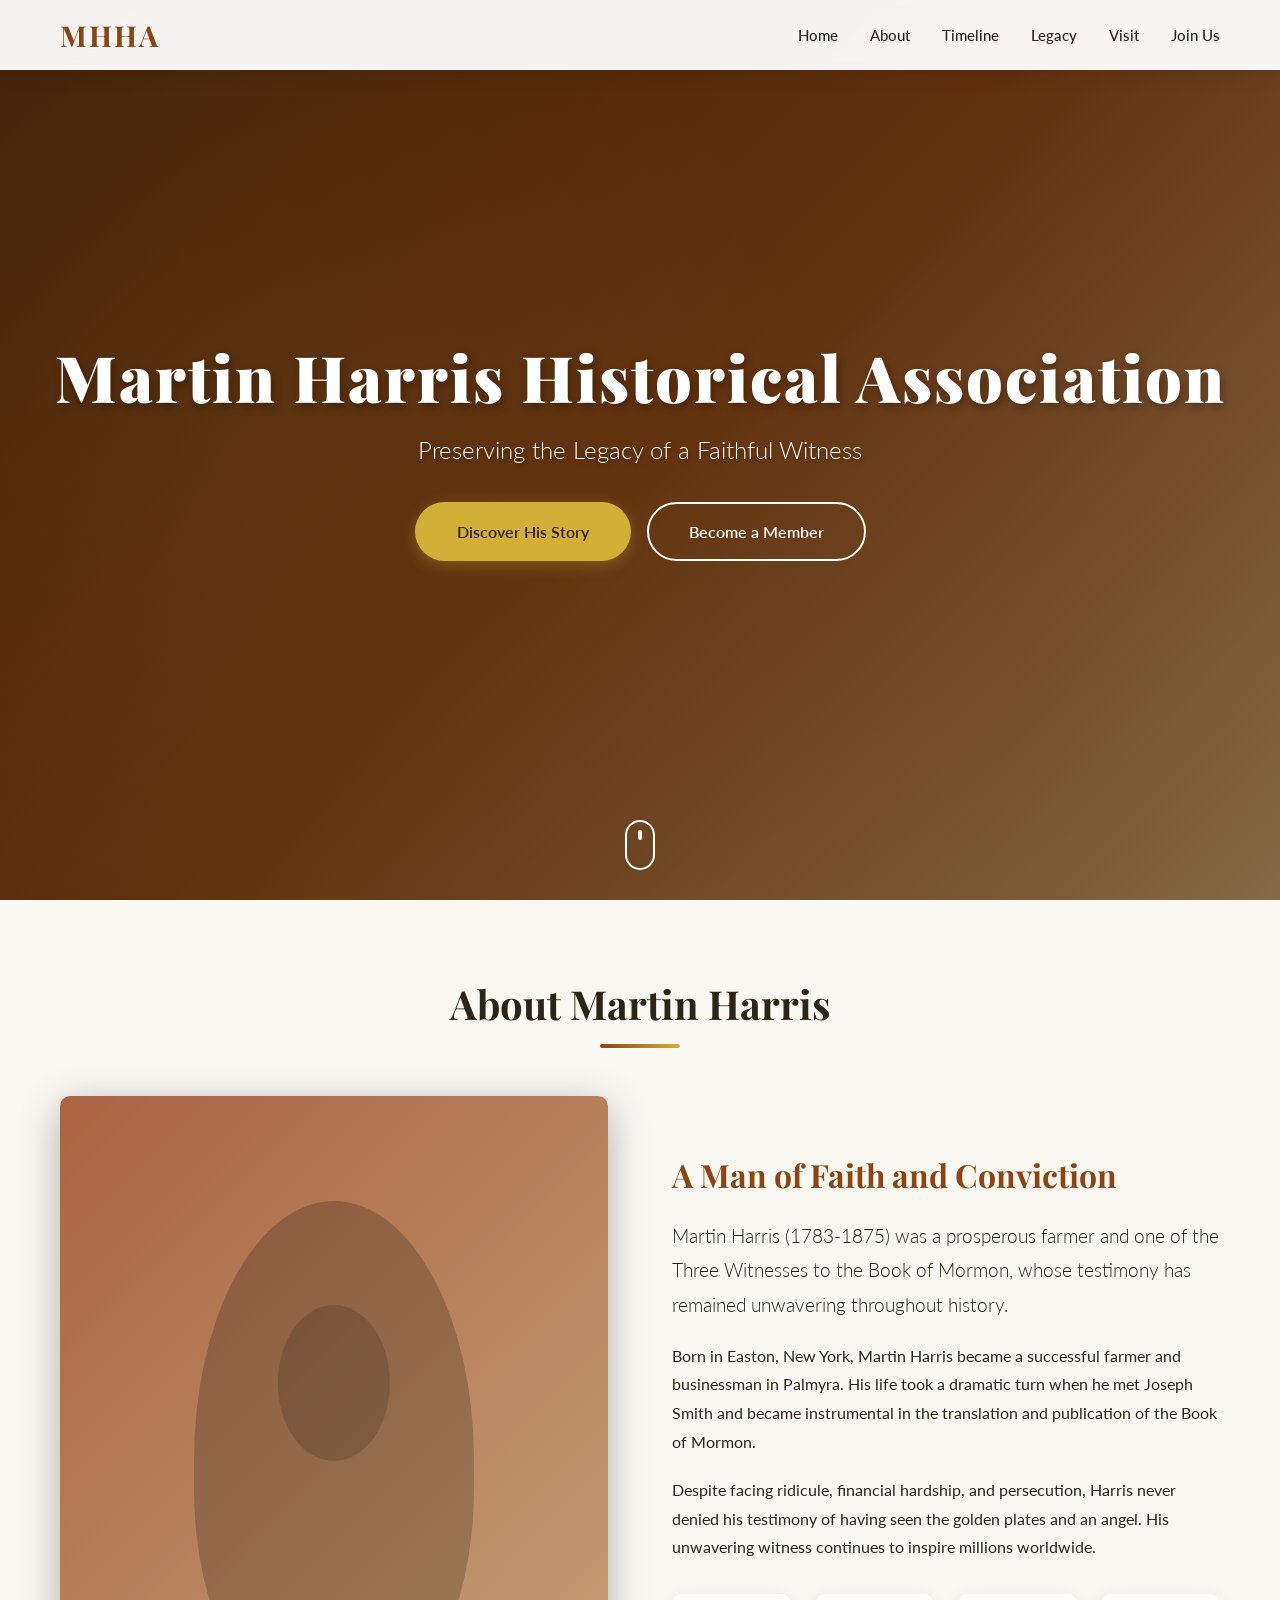
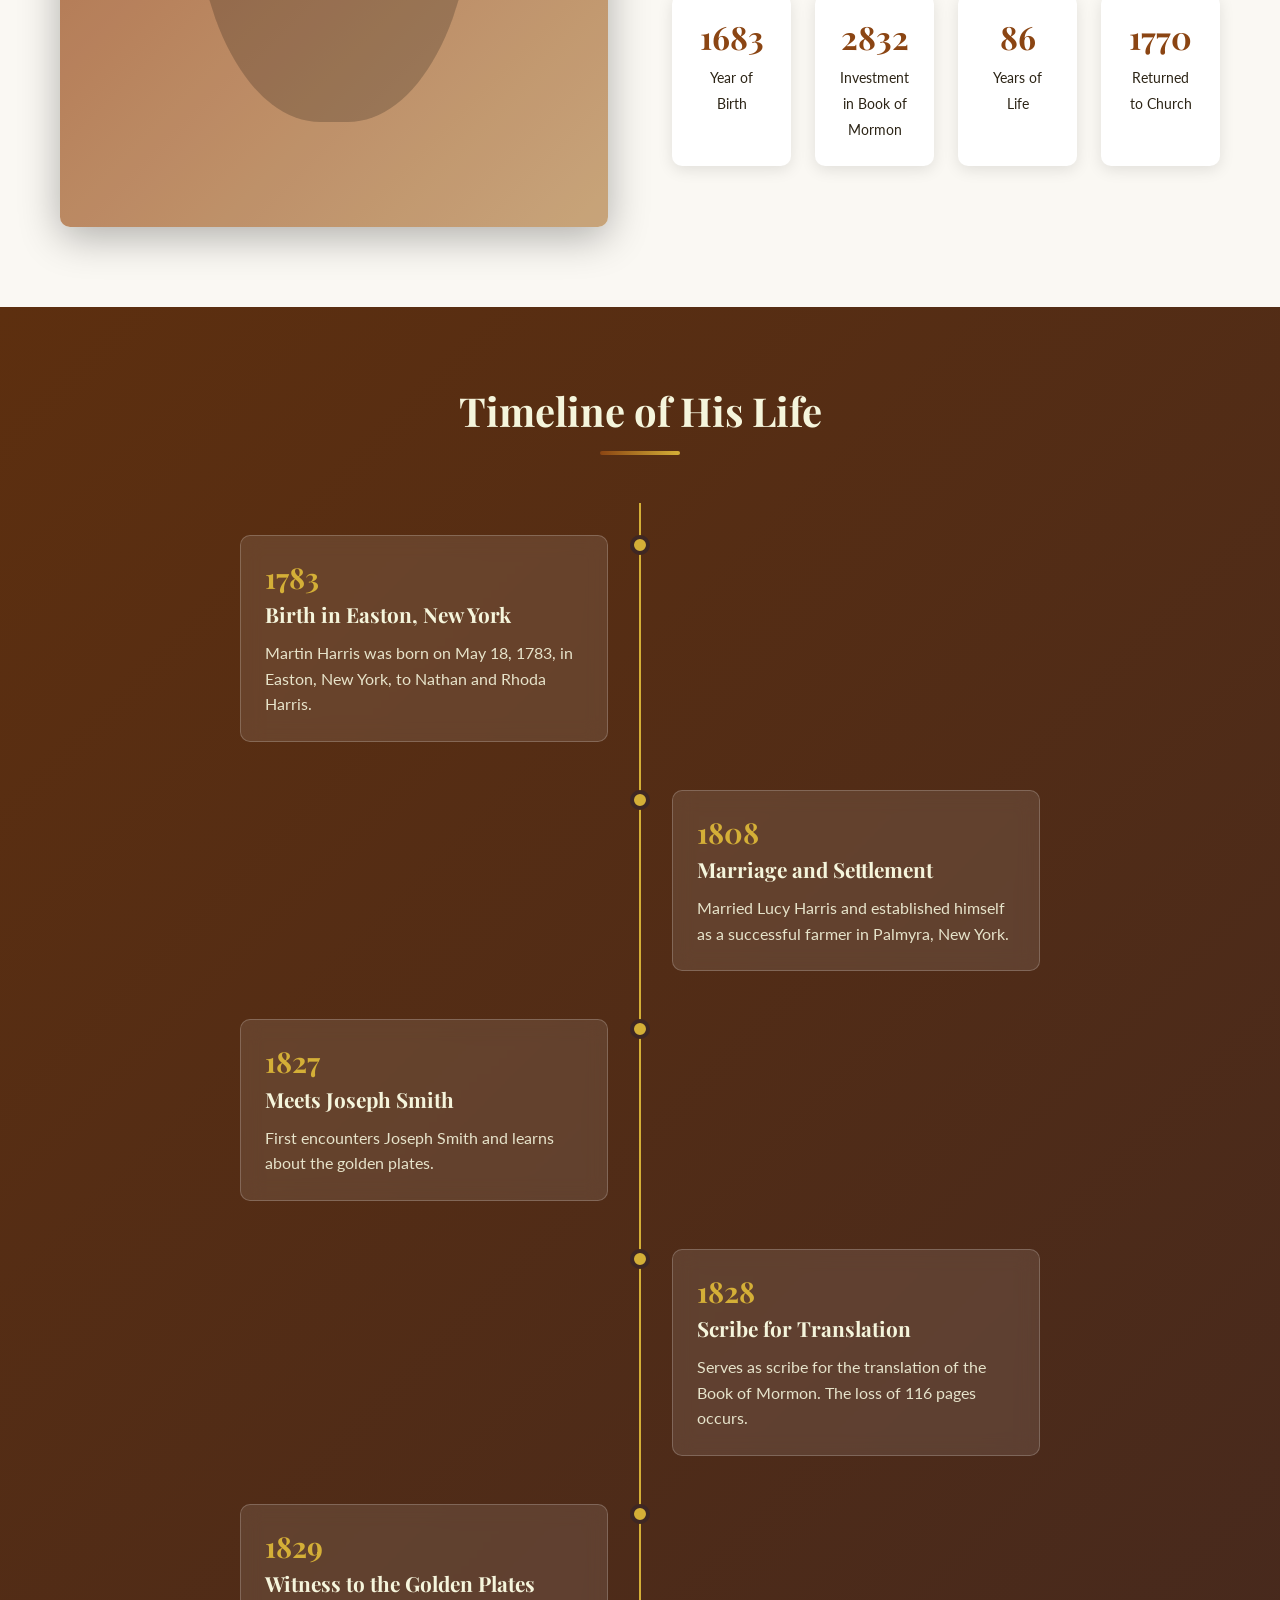
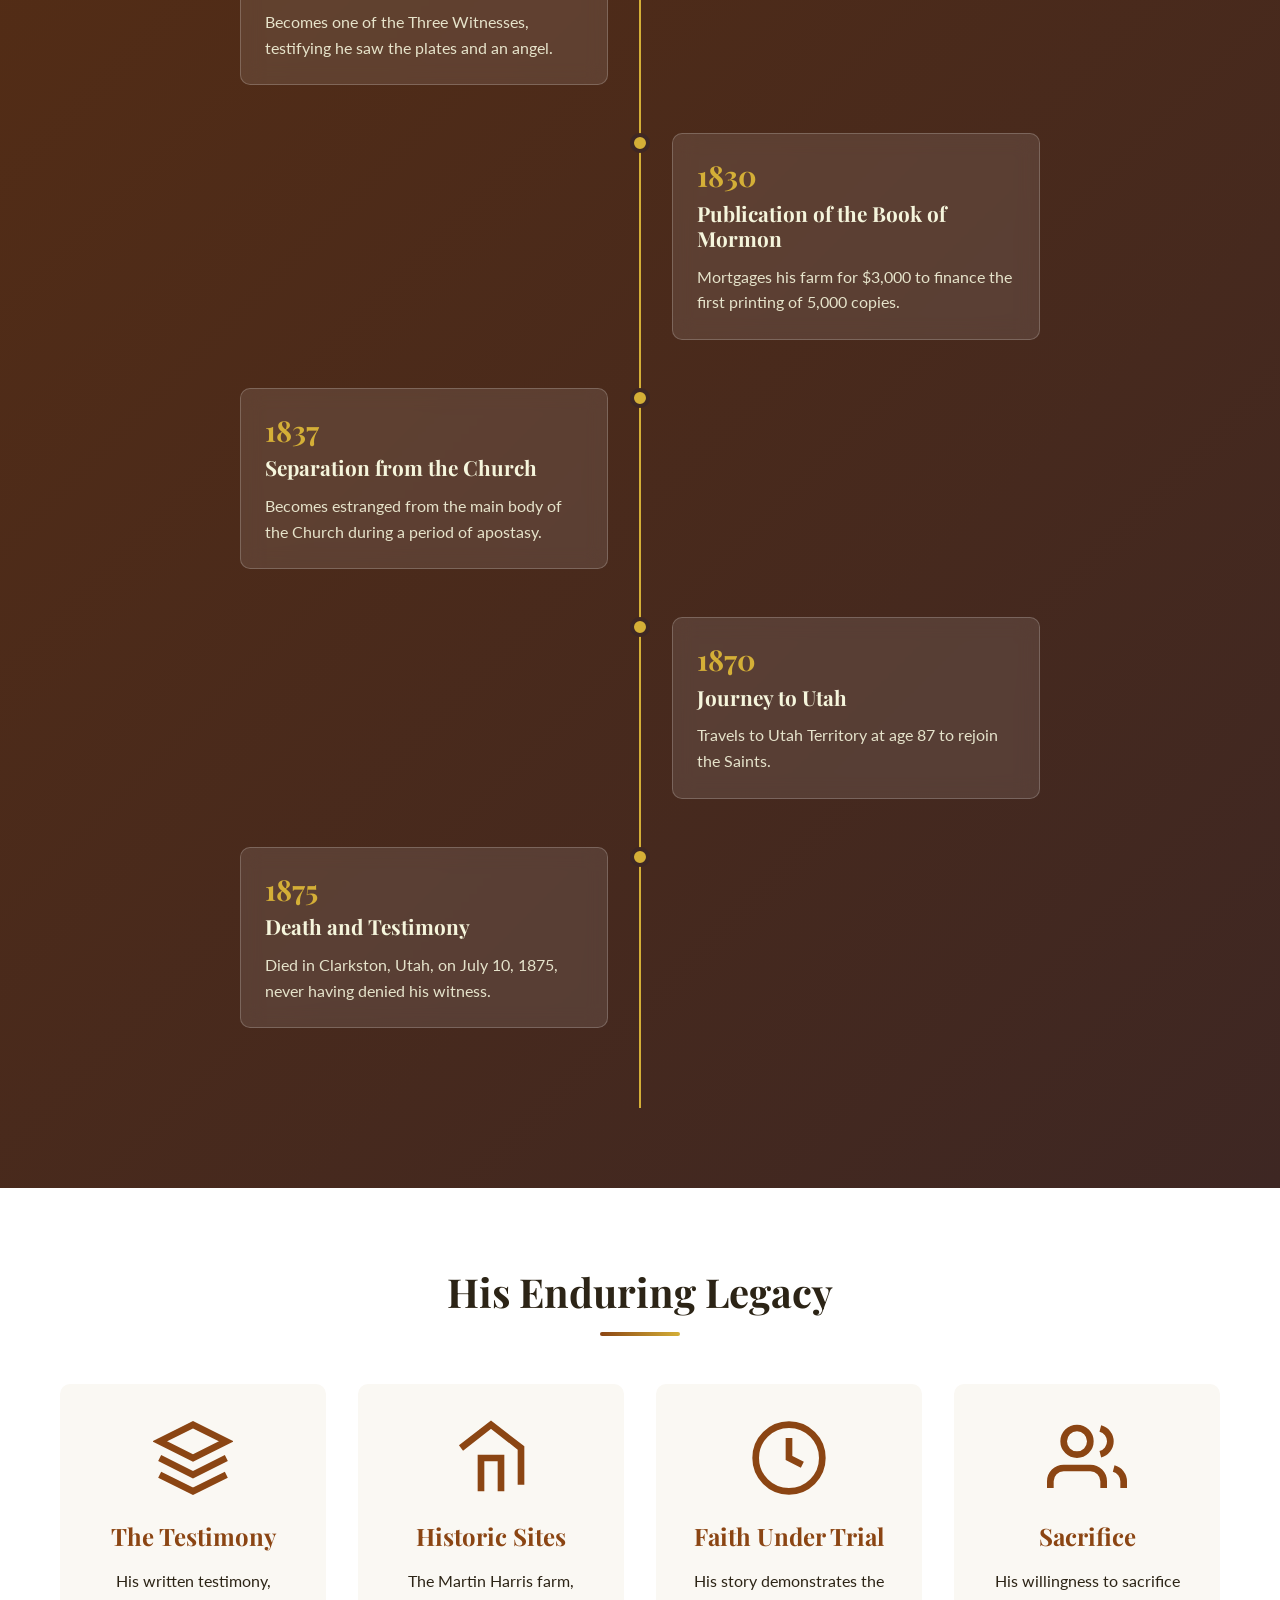
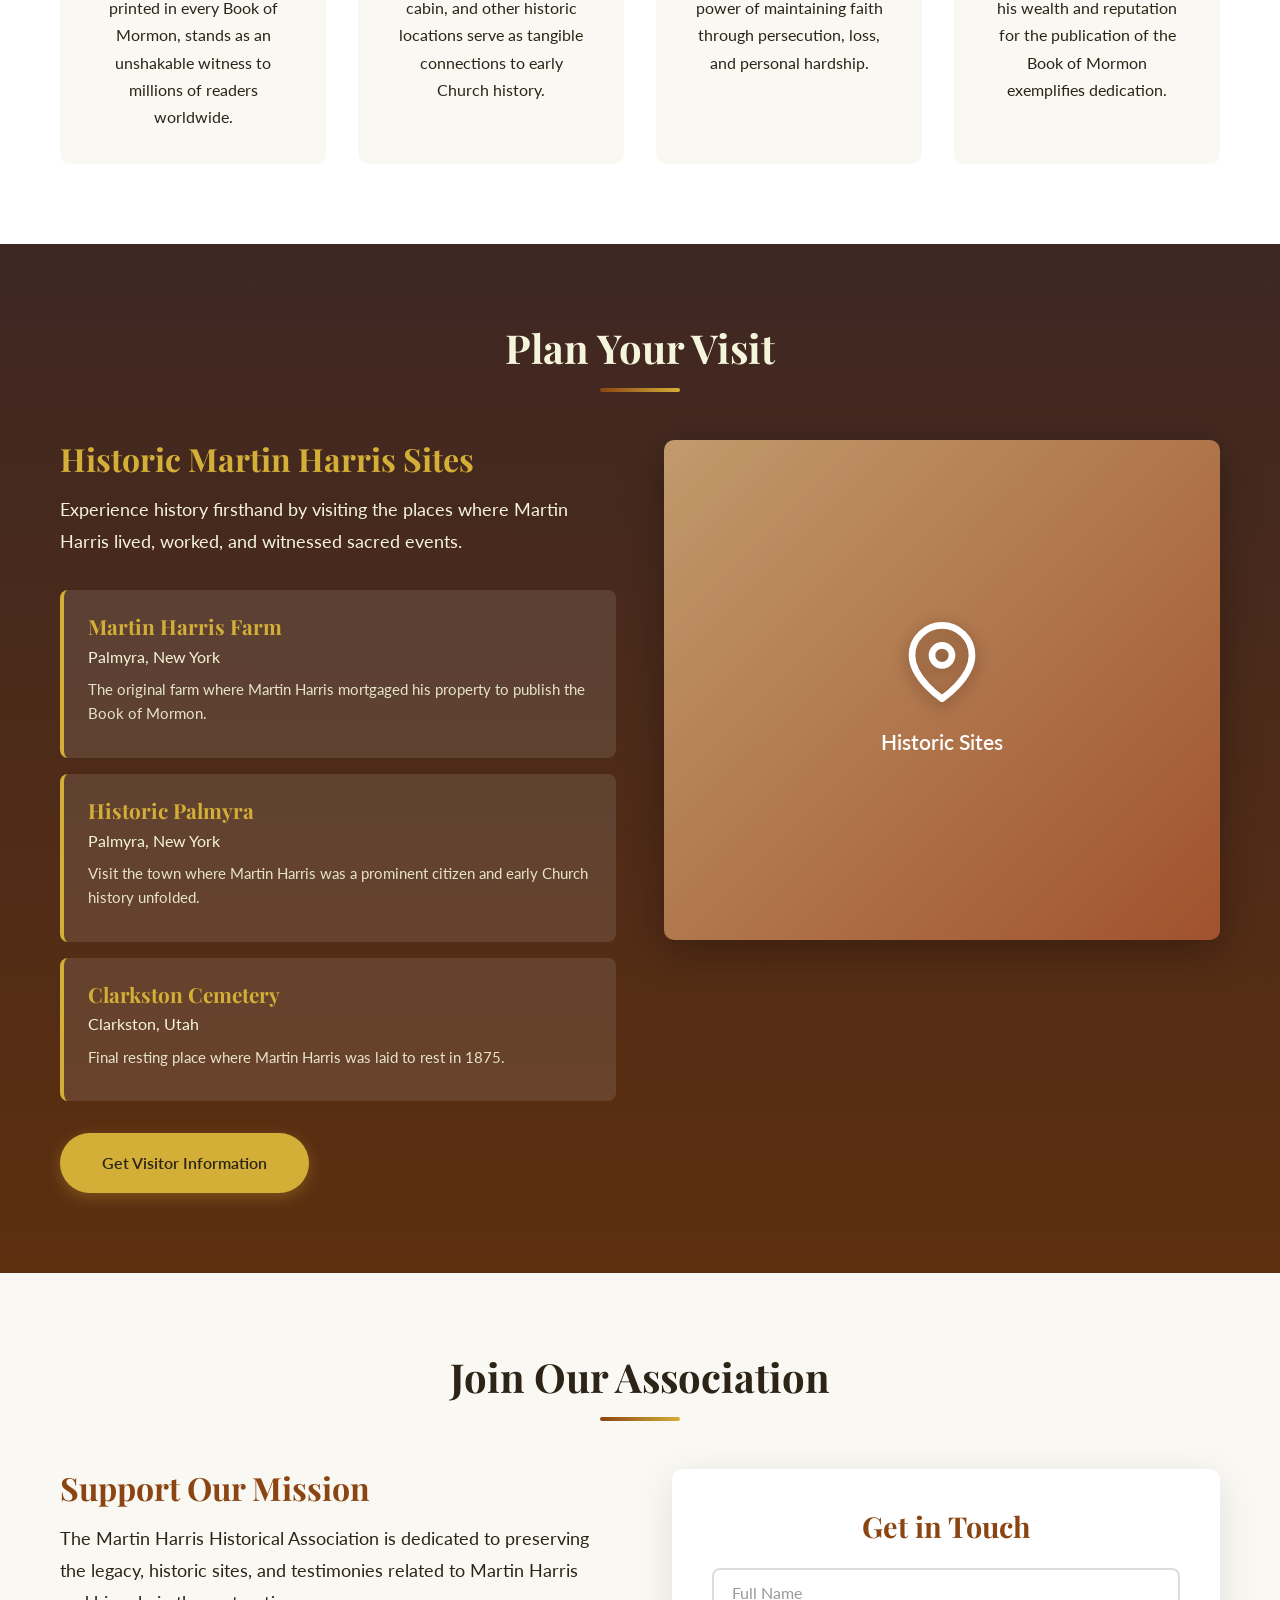
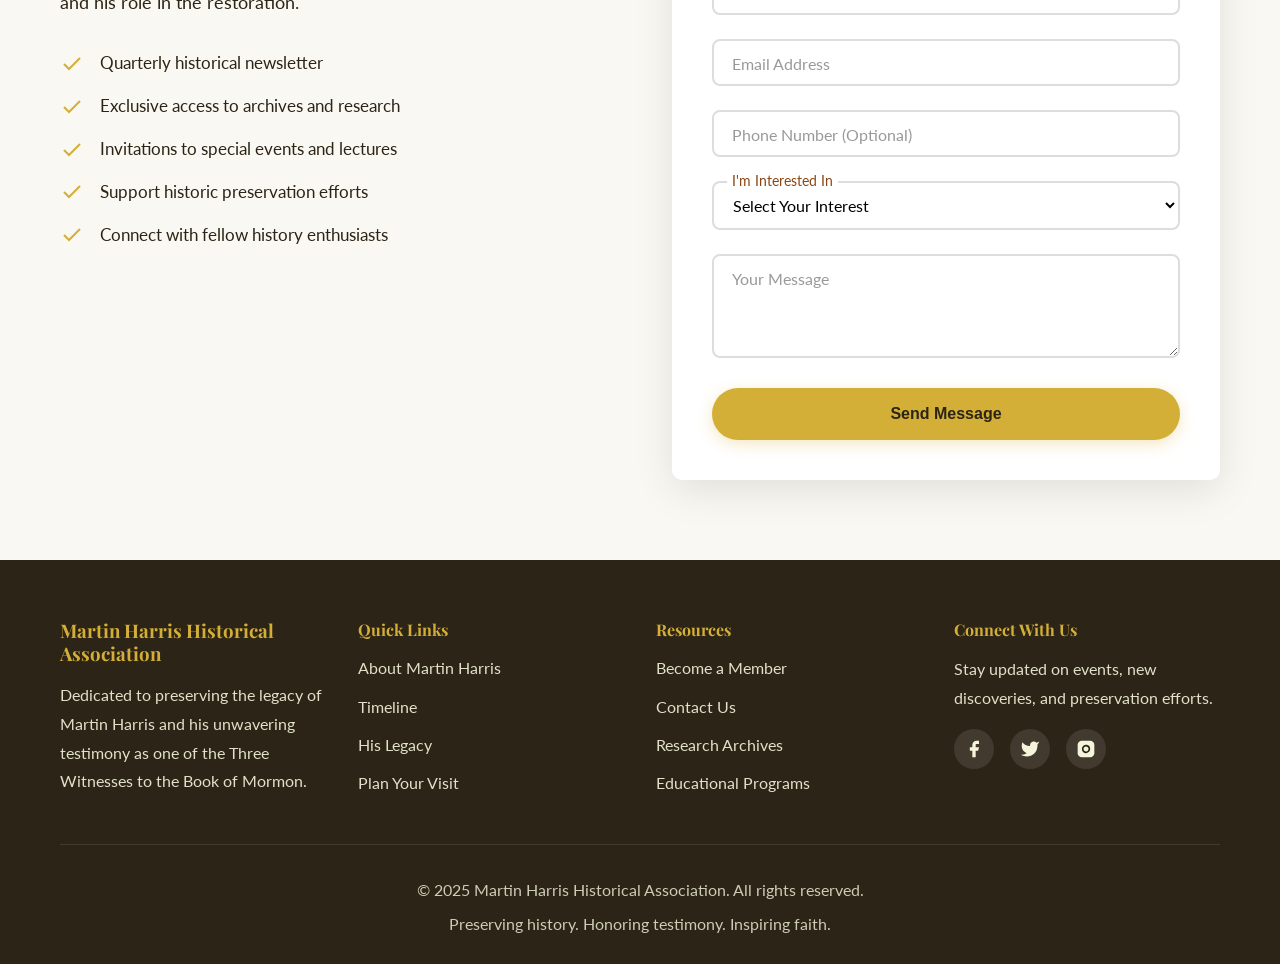
==== index.html @ 5a42f8a2 "Create impressive website for Martin Harris Historical Association Built a comprehensive, modern web" ====
<!DOCTYPE html>
<html lang="en">
<head>
    <meta charset="UTF-8">
    <meta name="viewport" content="width=device-width, initial-scale=1.0">
    <meta name="description" content="Martin Harris Historical Association - Preserving the legacy of Martin Harris, one of the Three Witnesses to the Book of Mormon">
    <title>Martin Harris Historical Association</title>
    <link rel="stylesheet" href="styles.css">
    <link rel="preconnect" href="https://fonts.googleapis.com">
    <link rel="preconnect" href="https://fonts.gstatic.com" crossorigin>
    <link href="https://fonts.googleapis.com/css2?family=Playfair+Display:wght@400;700;900&family=Lato:wght@300;400;700&display=swap" rel="stylesheet">
</head>
<body>
    <!-- Navigation -->
    <nav class="navbar" id="navbar">
        <div class="nav-container">
            <div class="nav-logo">
                <h2>MHHA</h2>
            </div>
            <ul class="nav-menu" id="nav-menu">
                <li><a href="#home" class="nav-link">Home</a></li>
                <li><a href="#about" class="nav-link">About</a></li>
                <li><a href="#timeline" class="nav-link">Timeline</a></li>
                <li><a href="#legacy" class="nav-link">Legacy</a></li>
                <li><a href="#visit" class="nav-link">Visit</a></li>
                <li><a href="#membership" class="nav-link">Join Us</a></li>
            </ul>
            <div class="hamburger" id="hamburger">
                <span></span>
                <span></span>
                <span></span>
            </div>
        </div>
    </nav>

    <!-- Hero Section -->
    <section id="home" class="hero">
        <div class="hero-overlay"></div>
        <div class="hero-content">
            <h1 class="hero-title fade-in">Martin Harris Historical Association</h1>
            <p class="hero-subtitle fade-in-delay">Preserving the Legacy of a Faithful Witness</p>
            <div class="hero-buttons fade-in-delay-2">
                <a href="#about" class="btn btn-primary">Discover His Story</a>
                <a href="#membership" class="btn btn-secondary">Become a Member</a>
            </div>
        </div>
        <div class="scroll-indicator">
            <div class="mouse">
                <div class="wheel"></div>
            </div>
        </div>
    </section>

    <!-- About Section -->
    <section id="about" class="about">
        <div class="container">
            <div class="section-header">
                <h2 class="section-title">About Martin Harris</h2>
                <div class="title-underline"></div>
            </div>
            <div class="about-grid">
                <div class="about-image-container">
                    <div class="about-image-placeholder">
                        <div class="image-frame">
                            <div class="portrait-silhouette"></div>
                        </div>
                    </div>
                </div>
                <div class="about-content">
                    <h3>A Man of Faith and Conviction</h3>
                    <p class="lead">Martin Harris (1783-1875) was a prosperous farmer and one of the Three Witnesses to the Book of Mormon, whose testimony has remained unwavering throughout history.</p>
                    <p>Born in Easton, New York, Martin Harris became a successful farmer and businessman in Palmyra. His life took a dramatic turn when he met Joseph Smith and became instrumental in the translation and publication of the Book of Mormon.</p>
                    <p>Despite facing ridicule, financial hardship, and persecution, Harris never denied his testimony of having seen the golden plates and an angel. His unwavering witness continues to inspire millions worldwide.</p>
                    <div class="stats-grid">
                        <div class="stat-item">
                            <h4>1783</h4>
                            <p>Year of Birth</p>
                        </div>
                        <div class="stat-item">
                            <h4>$3,000</h4>
                            <p>Investment in Book of Mormon</p>
                        </div>
                        <div class="stat-item">
                            <h4>92</h4>
                            <p>Years of Life</p>
                        </div>
                        <div class="stat-item">
                            <h4>1875</h4>
                            <p>Returned to Church</p>
                        </div>
                    </div>
                </div>
            </div>
        </div>
    </section>

    <!-- Timeline Section -->
    <section id="timeline" class="timeline-section">
        <div class="container">
            <div class="section-header">
                <h2 class="section-title light">Timeline of His Life</h2>
                <div class="title-underline"></div>
            </div>
            <div class="timeline">
                <div class="timeline-item">
                    <div class="timeline-marker"></div>
                    <div class="timeline-content">
                        <h3>1783</h3>
                        <h4>Birth in Easton, New York</h4>
                        <p>Martin Harris was born on May 18, 1783, in Easton, New York, to Nathan and Rhoda Harris.</p>
                    </div>
                </div>
                <div class="timeline-item">
                    <div class="timeline-marker"></div>
                    <div class="timeline-content">
                        <h3>1808</h3>
                        <h4>Marriage and Settlement</h4>
                        <p>Married Lucy Harris and established himself as a successful farmer in Palmyra, New York.</p>
                    </div>
                </div>
                <div class="timeline-item">
                    <div class="timeline-marker"></div>
                    <div class="timeline-content">
                        <h3>1827</h3>
                        <h4>Meets Joseph Smith</h4>
                        <p>First encounters Joseph Smith and learns about the golden plates.</p>
                    </div>
                </div>
                <div class="timeline-item">
                    <div class="timeline-marker"></div>
                    <div class="timeline-content">
                        <h3>1828</h3>
                        <h4>Scribe for Translation</h4>
                        <p>Serves as scribe for the translation of the Book of Mormon. The loss of 116 pages occurs.</p>
                    </div>
                </div>
                <div class="timeline-item">
                    <div class="timeline-marker"></div>
                    <div class="timeline-content">
                        <h3>1829</h3>
                        <h4>Witness to the Golden Plates</h4>
                        <p>Becomes one of the Three Witnesses, testifying he saw the plates and an angel.</p>
                    </div>
                </div>
                <div class="timeline-item">
                    <div class="timeline-marker"></div>
                    <div class="timeline-content">
                        <h3>1830</h3>
                        <h4>Publication of the Book of Mormon</h4>
                        <p>Mortgages his farm for $3,000 to finance the first printing of 5,000 copies.</p>
                    </div>
                </div>
                <div class="timeline-item">
                    <div class="timeline-marker"></div>
                    <div class="timeline-content">
                        <h3>1837</h3>
                        <h4>Separation from the Church</h4>
                        <p>Becomes estranged from the main body of the Church during a period of apostasy.</p>
                    </div>
                </div>
                <div class="timeline-item">
                    <div class="timeline-marker"></div>
                    <div class="timeline-content">
                        <h3>1870</h3>
                        <h4>Journey to Utah</h4>
                        <p>Travels to Utah Territory at age 87 to rejoin the Saints.</p>
                    </div>
                </div>
                <div class="timeline-item">
                    <div class="timeline-marker"></div>
                    <div class="timeline-content">
                        <h3>1875</h3>
                        <h4>Death and Testimony</h4>
                        <p>Died in Clarkston, Utah, on July 10, 1875, never having denied his witness.</p>
                    </div>
                </div>
            </div>
        </div>
    </section>

    <!-- Legacy Section -->
    <section id="legacy" class="legacy">
        <div class="container">
            <div class="section-header">
                <h2 class="section-title">His Enduring Legacy</h2>
                <div class="title-underline"></div>
            </div>
            <div class="legacy-grid">
                <div class="legacy-card">
                    <div class="legacy-icon">
                        <svg viewBox="0 0 24 24" fill="none" stroke="currentColor" stroke-width="2">
                            <path d="M12 2L2 7l10 5 10-5-10-5z"/>
                            <path d="M2 17l10 5 10-5"/>
                            <path d="M2 12l10 5 10-5"/>
                        </svg>
                    </div>
                    <h3>The Testimony</h3>
                    <p>His written testimony, printed in every Book of Mormon, stands as an unshakable witness to millions of readers worldwide.</p>
                </div>
                <div class="legacy-card">
                    <div class="legacy-icon">
                        <svg viewBox="0 0 24 24" fill="none" stroke="currentColor" stroke-width="2">
                            <path d="M3 9l9-7 9 7v11a2 2 0 0-1-2 2H5a2 2 0 0-1-2-2z"/>
                            <polyline points="9 22 9 12 15 12 15 22"/>
                        </svg>
                    </div>
                    <h3>Historic Sites</h3>
                    <p>The Martin Harris farm, cabin, and other historic locations serve as tangible connections to early Church history.</p>
                </div>
                <div class="legacy-card">
                    <div class="legacy-icon">
                        <svg viewBox="0 0 24 24" fill="none" stroke="currentColor" stroke-width="2">
                            <circle cx="12" cy="12" r="10"/>
                            <polyline points="12 6 12 12 16 14"/>
                        </svg>
                    </div>
                    <h3>Faith Under Trial</h3>
                    <p>His story demonstrates the power of maintaining faith through persecution, loss, and personal hardship.</p>
                </div>
                <div class="legacy-card">
                    <div class="legacy-icon">
                        <svg viewBox="0 0 24 24" fill="none" stroke="currentColor" stroke-width="2">
                            <path d="M17 21v-2a4 4 0 00-4-4H5a4 4 0 00-4 4v2"/>
                            <circle cx="9" cy="7" r="4"/>
                            <path d="M23 21v-2a4 4 0 00-3-3.87"/>
                            <path d="M16 3.13a4 4 0 010 7.75"/>
                        </svg>
                    </div>
                    <h3>Sacrifice</h3>
                    <p>His willingness to sacrifice his wealth and reputation for the publication of the Book of Mormon exemplifies dedication.</p>
                </div>
            </div>
        </div>
    </section>

    <!-- Visit Section -->
    <section id="visit" class="visit">
        <div class="container">
            <div class="section-header">
                <h2 class="section-title light">Plan Your Visit</h2>
                <div class="title-underline"></div>
            </div>
            <div class="visit-grid">
                <div class="visit-info">
                    <h3>Historic Martin Harris Sites</h3>
                    <p>Experience history firsthand by visiting the places where Martin Harris lived, worked, and witnessed sacred events.</p>
                    <div class="visit-details">
                        <div class="detail-item">
                            <h4>Martin Harris Farm</h4>
                            <p>Palmyra, New York</p>
                            <p class="detail-description">The original farm where Martin Harris mortgaged his property to publish the Book of Mormon.</p>
                        </div>
                        <div class="detail-item">
                            <h4>Historic Palmyra</h4>
                            <p>Palmyra, New York</p>
                            <p class="detail-description">Visit the town where Martin Harris was a prominent citizen and early Church history unfolded.</p>
                        </div>
                        <div class="detail-item">
                            <h4>Clarkston Cemetery</h4>
                            <p>Clarkston, Utah</p>
                            <p class="detail-description">Final resting place where Martin Harris was laid to rest in 1875.</p>
                        </div>
                    </div>
                    <a href="#membership" class="btn btn-primary">Get Visitor Information</a>
                </div>
                <div class="visit-map">
                    <div class="map-placeholder">
                        <div class="map-overlay">
                            <svg viewBox="0 0 24 24" fill="none" stroke="currentColor" stroke-width="2">
                                <path d="M21 10c0 7-9 13-9 13s-9-6-9-13a9 9 0 0118 0z"/>
                                <circle cx="12" cy="10" r="3"/>
                            </svg>
                            <p>Historic Sites</p>
                        </div>
                    </div>
                </div>
            </div>
        </div>
    </section>

    <!-- Membership Section -->
    <section id="membership" class="membership">
        <div class="container">
            <div class="section-header">
                <h2 class="section-title">Join Our Association</h2>
                <div class="title-underline"></div>
            </div>
            <div class="membership-content">
                <div class="membership-info">
                    <h3>Support Our Mission</h3>
                    <p>The Martin Harris Historical Association is dedicated to preserving the legacy, historic sites, and testimonies related to Martin Harris and his role in the restoration.</p>
                    <ul class="benefits-list">
                        <li>
                            <svg viewBox="0 0 24 24" fill="none" stroke="currentColor" stroke-width="2">
                                <polyline points="20 6 9 17 4 12"/>
                            </svg>
                            Quarterly historical newsletter
                        </li>
                        <li>
                            <svg viewBox="0 0 24 24" fill="none" stroke="currentColor" stroke-width="2">
                                <polyline points="20 6 9 17 4 12"/>
                            </svg>
                            Exclusive access to archives and research
                        </li>
                        <li>
                            <svg viewBox="0 0 24 24" fill="none" stroke="currentColor" stroke-width="2">
                                <polyline points="20 6 9 17 4 12"/>
                            </svg>
                            Invitations to special events and lectures
                        </li>
                        <li>
                            <svg viewBox="0 0 24 24" fill="none" stroke="currentColor" stroke-width="2">
                                <polyline points="20 6 9 17 4 12"/>
                            </svg>
                            Support historic preservation efforts
                        </li>
                        <li>
                            <svg viewBox="0 0 24 24" fill="none" stroke="currentColor" stroke-width="2">
                                <polyline points="20 6 9 17 4 12"/>
                            </svg>
                            Connect with fellow history enthusiasts
                        </li>
                    </ul>
                </div>
                <div class="membership-form">
                    <form id="contact-form">
                        <h3>Get in Touch</h3>
                        <div class="form-group">
                            <input type="text" id="name" name="name" required placeholder=" ">
                            <label for="name">Full Name</label>
                        </div>
                        <div class="form-group">
                            <input type="email" id="email" name="email" required placeholder=" ">
                            <label for="email">Email Address</label>
                        </div>
                        <div class="form-group">
                            <input type="tel" id="phone" name="phone" placeholder=" ">
                            <label for="phone">Phone Number (Optional)</label>
                        </div>
                        <div class="form-group">
                            <select id="interest" name="interest" required>
                                <option value="">Select Your Interest</option>
                                <option value="membership">Membership Information</option>
                                <option value="visiting">Planning a Visit</option>
                                <option value="research">Research Inquiry</option>
                                <option value="volunteer">Volunteer Opportunities</option>
                                <option value="donation">Make a Donation</option>
                                <option value="other">Other</option>
                            </select>
                            <label for="interest">I'm Interested In</label>
                        </div>
                        <div class="form-group">
                            <textarea id="message" name="message" rows="4" placeholder=" "></textarea>
                            <label for="message">Your Message</label>
                        </div>
                        <button type="submit" class="btn btn-primary btn-full">Send Message</button>
                    </form>
                </div>
            </div>
        </div>
    </section>

    <!-- Footer -->
    <footer class="footer">
        <div class="container">
            <div class="footer-grid">
                <div class="footer-section">
                    <h3>Martin Harris Historical Association</h3>
                    <p>Dedicated to preserving the legacy of Martin Harris and his unwavering testimony as one of the Three Witnesses to the Book of Mormon.</p>
                </div>
                <div class="footer-section">
                    <h4>Quick Links</h4>
                    <ul>
                        <li><a href="#about">About Martin Harris</a></li>
                        <li><a href="#timeline">Timeline</a></li>
                        <li><a href="#legacy">His Legacy</a></li>
                        <li><a href="#visit">Plan Your Visit</a></li>
                    </ul>
                </div>
                <div class="footer-section">
                    <h4>Resources</h4>
                    <ul>
                        <li><a href="#membership">Become a Member</a></li>
                        <li><a href="#membership">Contact Us</a></li>
                        <li><a href="#">Research Archives</a></li>
                        <li><a href="#">Educational Programs</a></li>
                    </ul>
                </div>
                <div class="footer-section">
                    <h4>Connect With Us</h4>
                    <p>Stay updated on events, new discoveries, and preservation efforts.</p>
                    <div class="social-links">
                        <a href="#" aria-label="Facebook">
                            <svg viewBox="0 0 24 24" fill="currentColor">
                                <path d="M18 2h-3a5 5 0 00-5 5v3H7v4h3v8h4v-8h3l1-4h-4V7a1 1 0 011-1h3z"/>
                            </svg>
                        </a>
                        <a href="#" aria-label="Twitter">
                            <svg viewBox="0 0 24 24" fill="currentColor">
                                <path d="M23 3a10.9 10.9 0 01-3.14 1.53 4.48 4.48 0 00-7.86 3v1A10.66 10.66 0 013 4s-4 9 5 13a11.64 11.64 0 01-7 2c9 5 20 0 20-11.5a4.5 4.5 0 00-.08-.83A7.72 7.72 0 0023 3z"/>
                            </svg>
                        </a>
                        <a href="#" aria-label="Instagram">
                            <svg viewBox="0 0 24 24" fill="currentColor">
                                <rect x="2" y="2" width="20" height="20" rx="5" ry="5"/>
                                <path d="M16 11.37A4 4 0 1112.63 8 4 4 0 0116 11.37z" fill="none" stroke="#2C2416" stroke-width="2"/>
                                <circle cx="17.5" cy="6.5" r="1.5"/>
                            </svg>
                        </a>
                    </div>
                </div>
            </div>
            <div class="footer-bottom">
                <p>&copy; 2025 Martin Harris Historical Association. All rights reserved.</p>
                <p>Preserving history. Honoring testimony. Inspiring faith.</p>
            </div>
        </div>
    </footer>

    <script src="script.js"></script>
</body>
</html>
---- styles.css ----
/* ===================================
   Reset and Base Styles
   =================================== */

* {
    margin: 0;
    padding: 0;
    box-sizing: border-box;
}

:root {
    --primary-color: #8B4513;
    --primary-dark: #5D2F0F;
    --primary-light: #A0522D;
    --secondary-color: #D4AF37;
    --accent-color: #C19A6B;
    --text-dark: #2C2416;
    --text-light: #F5F5DC;
    --background-light: #FAF8F3;
    --background-dark: #3E2723;
    --white: #FFFFFF;
    --shadow: rgba(0, 0, 0, 0.1);
    --shadow-dark: rgba(0, 0, 0, 0.3);

    --font-heading: 'Playfair Display', serif;
    --font-body: 'Lato', sans-serif;

    --transition-fast: 0.3s ease;
    --transition-medium: 0.5s ease;
    --transition-slow: 0.8s ease;
}

html {
    scroll-behavior: smooth;
    font-size: 16px;
}

body {
    font-family: var(--font-body);
    line-height: 1.6;
    color: var(--text-dark);
    background-color: var(--white);
    overflow-x: hidden;
}

.container {
    max-width: 1200px;
    margin: 0 auto;
    padding: 0 20px;
}

section {
    padding: 80px 0;
}

/* ===================================
   Typography
   =================================== */

h1, h2, h3, h4, h5, h6 {
    font-family: var(--font-heading);
    font-weight: 700;
    line-height: 1.2;
    margin-bottom: 1rem;
}

.section-title {
    font-size: 2.5rem;
    text-align: center;
    margin-bottom: 1rem;
    color: var(--text-dark);
    position: relative;
}

.section-title.light {
    color: var(--text-light);
}

.title-underline {
    width: 80px;
    height: 4px;
    background: linear-gradient(to right, var(--primary-color), var(--secondary-color));
    margin: 0 auto 3rem;
    border-radius: 2px;
}

.lead {
    font-size: 1.2rem;
    font-weight: 300;
    margin-bottom: 1.5rem;
    color: var(--primary-dark);
}

/* ===================================
   Navigation
   =================================== */

.navbar {
    position: fixed;
    top: 0;
    width: 100%;
    background-color: rgba(255, 255, 255, 0.95);
    box-shadow: 0 2px 20px var(--shadow);
    z-index: 1000;
    transition: all var(--transition-fast);
    backdrop-filter: blur(10px);
}

.navbar.scrolled {
    background-color: rgba(255, 255, 255, 0.98);
    box-shadow: 0 4px 30px var(--shadow-dark);
}

.nav-container {
    max-width: 1200px;
    margin: 0 auto;
    padding: 0 20px;
    display: flex;
    justify-content: space-between;
    align-items: center;
    height: 70px;
}

.nav-logo h2 {
    font-family: var(--font-heading);
    font-size: 1.8rem;
    color: var(--primary-color);
    margin: 0;
    letter-spacing: 2px;
}

.nav-menu {
    display: flex;
    list-style: none;
    gap: 2rem;
}

.nav-link {
    text-decoration: none;
    color: var(--text-dark);
    font-weight: 500;
    font-size: 0.95rem;
    transition: color var(--transition-fast);
    position: relative;
    padding: 5px 0;
}

.nav-link::after {
    content: '';
    position: absolute;
    bottom: 0;
    left: 0;
    width: 0;
    height: 2px;
    background: var(--primary-color);
    transition: width var(--transition-fast);
}

.nav-link:hover {
    color: var(--primary-color);
}

.nav-link:hover::after {
    width: 100%;
}

.hamburger {
    display: none;
    flex-direction: column;
    cursor: pointer;
    gap: 4px;
}

.hamburger span {
    width: 25px;
    height: 3px;
    background-color: var(--primary-color);
    transition: all var(--transition-fast);
    border-radius: 2px;
}

/* ===================================
   Hero Section
   =================================== */

.hero {
    height: 100vh;
    background: linear-gradient(135deg, var(--primary-dark) 0%, var(--primary-color) 50%, var(--accent-color) 100%);
    position: relative;
    display: flex;
    align-items: center;
    justify-content: center;
    overflow: hidden;
}

.hero::before {
    content: '';
    position: absolute;
    top: 0;
    left: 0;
    right: 0;
    bottom: 0;
    background-image:
        radial-gradient(circle at 20% 50%, rgba(212, 175, 55, 0.1) 0%, transparent 50%),
        radial-gradient(circle at 80% 80%, rgba(139, 69, 19, 0.1) 0%, transparent 50%);
    animation: heroPattern 20s ease-in-out infinite;
}

@keyframes heroPattern {
    0%, 100% { opacity: 1; transform: scale(1); }
    50% { opacity: 0.8; transform: scale(1.05); }
}

.hero-overlay {
    position: absolute;
    top: 0;
    left: 0;
    right: 0;
    bottom: 0;
    background: rgba(0, 0, 0, 0.3);
}

.hero-content {
    position: relative;
    z-index: 2;
    text-align: center;
    color: var(--white);
    padding: 0 20px;
}

.hero-title {
    font-size: 4rem;
    font-weight: 900;
    margin-bottom: 1rem;
    text-shadow: 2px 4px 8px rgba(0, 0, 0, 0.3);
    letter-spacing: 2px;
}

.hero-subtitle {
    font-size: 1.5rem;
    font-weight: 300;
    margin-bottom: 2rem;
    text-shadow: 1px 2px 4px rgba(0, 0, 0, 0.3);
}

.hero-buttons {
    display: flex;
    gap: 1rem;
    justify-content: center;
    flex-wrap: wrap;
}

/* Animations */
.fade-in {
    animation: fadeInUp 1s ease-out;
}

.fade-in-delay {
    animation: fadeInUp 1s ease-out 0.3s backwards;
}

.fade-in-delay-2 {
    animation: fadeInUp 1s ease-out 0.6s backwards;
}

@keyframes fadeInUp {
    from {
        opacity: 0;
        transform: translateY(30px);
    }
    to {
        opacity: 1;
        transform: translateY(0);
    }
}

/* Scroll Indicator */
.scroll-indicator {
    position: absolute;
    bottom: 30px;
    left: 50%;
    transform: translateX(-50%);
    z-index: 2;
}

.mouse {
    width: 30px;
    height: 50px;
    border: 2px solid var(--white);
    border-radius: 15px;
    display: flex;
    justify-content: center;
    padding-top: 8px;
}

.wheel {
    width: 4px;
    height: 10px;
    background-color: var(--white);
    border-radius: 2px;
    animation: scroll 2s infinite;
}

@keyframes scroll {
    0% { opacity: 1; transform: translateY(0); }
    100% { opacity: 0; transform: translateY(20px); }
}

/* ===================================
   Buttons
   =================================== */

.btn {
    display: inline-block;
    padding: 15px 40px;
    font-size: 1rem;
    font-weight: 600;
    text-decoration: none;
    border-radius: 50px;
    transition: all var(--transition-fast);
    cursor: pointer;
    border: 2px solid transparent;
    text-align: center;
}

.btn-primary {
    background-color: var(--secondary-color);
    color: var(--text-dark);
    box-shadow: 0 4px 15px rgba(212, 175, 55, 0.3);
}

.btn-primary:hover {
    background-color: var(--white);
    color: var(--primary-color);
    transform: translateY(-2px);
    box-shadow: 0 6px 20px rgba(212, 175, 55, 0.4);
}

.btn-secondary {
    background-color: transparent;
    color: var(--white);
    border: 2px solid var(--white);
}

.btn-secondary:hover {
    background-color: var(--white);
    color: var(--primary-color);
    transform: translateY(-2px);
}

.btn-full {
    width: 100%;
}

/* ===================================
   About Section
   =================================== */

.about {
    background-color: var(--background-light);
}

.about-grid {
    display: grid;
    grid-template-columns: 1fr 1fr;
    gap: 4rem;
    align-items: center;
}

.about-image-container {
    position: relative;
}

.about-image-placeholder {
    background: linear-gradient(135deg, var(--primary-light), var(--accent-color));
    border-radius: 10px;
    overflow: hidden;
    box-shadow: 0 10px 40px var(--shadow-dark);
    aspect-ratio: 3/4;
}

.image-frame {
    width: 100%;
    height: 100%;
    display: flex;
    align-items: center;
    justify-content: center;
    padding: 40px;
    background: rgba(255, 255, 255, 0.1);
}

.portrait-silhouette {
    width: 60%;
    height: 80%;
    background: rgba(0, 0, 0, 0.2);
    border-radius: 50% 50% 45% 45%;
    position: relative;
}

.portrait-silhouette::before {
    content: '';
    position: absolute;
    top: 20%;
    left: 50%;
    transform: translateX(-50%);
    width: 40%;
    height: 30%;
    background: rgba(0, 0, 0, 0.15);
    border-radius: 50%;
}

.about-content h3 {
    font-size: 2rem;
    color: var(--primary-color);
    margin-bottom: 1.5rem;
}

.about-content p {
    margin-bottom: 1.2rem;
    color: var(--text-dark);
    line-height: 1.8;
}

.stats-grid {
    display: grid;
    grid-template-columns: repeat(4, 1fr);
    gap: 1.5rem;
    margin-top: 2rem;
}

.stat-item {
    text-align: center;
    padding: 1.5rem;
    background-color: var(--white);
    border-radius: 10px;
    box-shadow: 0 4px 15px var(--shadow);
    transition: transform var(--transition-fast);
}

.stat-item:hover {
    transform: translateY(-5px);
}

.stat-item h4 {
    font-size: 2rem;
    color: var(--primary-color);
    margin-bottom: 0.5rem;
}

.stat-item p {
    font-size: 0.9rem;
    color: var(--text-dark);
    margin: 0;
}

/* ===================================
   Timeline Section
   =================================== */

.timeline-section {
    background: linear-gradient(135deg, var(--primary-dark), var(--background-dark));
    color: var(--text-light);
}

.timeline {
    position: relative;
    max-width: 800px;
    margin: 0 auto;
    padding: 2rem 0;
}

.timeline::before {
    content: '';
    position: absolute;
    left: 50%;
    top: 0;
    bottom: 0;
    width: 2px;
    background: var(--secondary-color);
    transform: translateX(-50%);
}

.timeline-item {
    position: relative;
    margin-bottom: 3rem;
    display: flex;
    justify-content: flex-end;
    padding-right: 50%;
}

.timeline-item:nth-child(even) {
    justify-content: flex-start;
    padding-right: 0;
    padding-left: 50%;
}

.timeline-marker {
    position: absolute;
    left: 50%;
    top: 0;
    transform: translateX(-50%);
    width: 20px;
    height: 20px;
    background-color: var(--secondary-color);
    border: 4px solid var(--background-dark);
    border-radius: 50%;
    z-index: 2;
    transition: all var(--transition-fast);
}

.timeline-item:hover .timeline-marker {
    transform: translateX(-50%) scale(1.3);
    box-shadow: 0 0 20px var(--secondary-color);
}

.timeline-content {
    background-color: rgba(255, 255, 255, 0.1);
    padding: 1.5rem;
    border-radius: 10px;
    margin-right: 2rem;
    backdrop-filter: blur(10px);
    border: 1px solid rgba(255, 255, 255, 0.2);
    transition: all var(--transition-fast);
}

.timeline-item:nth-child(even) .timeline-content {
    margin-right: 0;
    margin-left: 2rem;
}

.timeline-content:hover {
    background-color: rgba(255, 255, 255, 0.15);
    transform: scale(1.02);
}

.timeline-content h3 {
    color: var(--secondary-color);
    font-size: 1.8rem;
    margin-bottom: 0.5rem;
}

.timeline-content h4 {
    color: var(--text-light);
    font-size: 1.3rem;
    margin-bottom: 0.8rem;
}

.timeline-content p {
    color: rgba(245, 245, 220, 0.9);
    line-height: 1.6;
}

/* ===================================
   Legacy Section
   =================================== */

.legacy {
    background-color: var(--white);
}

.legacy-grid {
    display: grid;
    grid-template-columns: repeat(auto-fit, minmax(250px, 1fr));
    gap: 2rem;
}

.legacy-card {
    background-color: var(--background-light);
    padding: 2rem;
    border-radius: 10px;
    text-align: center;
    transition: all var(--transition-medium);
    border: 2px solid transparent;
}

.legacy-card:hover {
    transform: translateY(-10px);
    box-shadow: 0 10px 30px var(--shadow-dark);
    border-color: var(--secondary-color);
}

.legacy-icon {
    width: 80px;
    height: 80px;
    margin: 0 auto 1.5rem;
    color: var(--primary-color);
    transition: all var(--transition-medium);
}

.legacy-card:hover .legacy-icon {
    transform: rotateY(360deg);
    color: var(--secondary-color);
}

.legacy-card h3 {
    font-size: 1.5rem;
    color: var(--primary-color);
    margin-bottom: 1rem;
}

.legacy-card p {
    color: var(--text-dark);
    line-height: 1.7;
}

/* ===================================
   Visit Section
   =================================== */

.visit {
    background: linear-gradient(to bottom, var(--background-dark), var(--primary-dark));
    color: var(--text-light);
}

.visit-grid {
    display: grid;
    grid-template-columns: 1fr 1fr;
    gap: 3rem;
    align-items: start;
}

.visit-info h3 {
    font-size: 2rem;
    color: var(--secondary-color);
    margin-bottom: 1rem;
}

.visit-info > p {
    font-size: 1.1rem;
    margin-bottom: 2rem;
    line-height: 1.8;
}

.visit-details {
    margin-bottom: 2rem;
}

.detail-item {
    background-color: rgba(255, 255, 255, 0.1);
    padding: 1.5rem;
    border-radius: 8px;
    margin-bottom: 1rem;
    border-left: 4px solid var(--secondary-color);
    transition: all var(--transition-fast);
}

.detail-item:hover {
    background-color: rgba(255, 255, 255, 0.15);
    transform: translateX(10px);
}

.detail-item h4 {
    color: var(--secondary-color);
    font-size: 1.3rem;
    margin-bottom: 0.3rem;
}

.detail-item p {
    margin-bottom: 0.5rem;
}

.detail-description {
    font-size: 0.95rem;
    opacity: 0.9;
}

.visit-map {
    position: relative;
}

.map-placeholder {
    background: linear-gradient(135deg, var(--accent-color), var(--primary-light));
    border-radius: 10px;
    height: 500px;
    display: flex;
    align-items: center;
    justify-content: center;
    box-shadow: 0 10px 40px var(--shadow-dark);
}

.map-overlay {
    text-align: center;
    color: var(--white);
}

.map-overlay svg {
    width: 80px;
    height: 80px;
    margin-bottom: 1rem;
    filter: drop-shadow(0 4px 8px rgba(0, 0, 0, 0.3));
}

.map-overlay p {
    font-size: 1.3rem;
    font-weight: 600;
}

/* ===================================
   Membership Section
   =================================== */

.membership {
    background-color: var(--background-light);
}

.membership-content {
    display: grid;
    grid-template-columns: 1fr 1fr;
    gap: 4rem;
}

.membership-info h3 {
    font-size: 2rem;
    color: var(--primary-color);
    margin-bottom: 1rem;
}

.membership-info > p {
    font-size: 1.1rem;
    margin-bottom: 2rem;
    line-height: 1.8;
}

.benefits-list {
    list-style: none;
}

.benefits-list li {
    display: flex;
    align-items: center;
    gap: 1rem;
    margin-bottom: 1rem;
    font-size: 1.05rem;
    line-height: 1.6;
}

.benefits-list svg {
    width: 24px;
    height: 24px;
    color: var(--secondary-color);
    flex-shrink: 0;
}

.membership-form {
    background-color: var(--white);
    padding: 2.5rem;
    border-radius: 10px;
    box-shadow: 0 10px 40px var(--shadow);
}

.membership-form h3 {
    font-size: 1.8rem;
    color: var(--primary-color);
    margin-bottom: 1.5rem;
    text-align: center;
}

.form-group {
    position: relative;
    margin-bottom: 1.5rem;
}

.form-group input,
.form-group textarea,
.form-group select {
    width: 100%;
    padding: 12px 15px;
    font-size: 1rem;
    font-family: var(--font-body);
    border: 2px solid #ddd;
    border-radius: 8px;
    outline: none;
    transition: all var(--transition-fast);
    background-color: var(--white);
}

.form-group input:focus,
.form-group textarea:focus,
.form-group select:focus {
    border-color: var(--primary-color);
    box-shadow: 0 0 0 3px rgba(139, 69, 19, 0.1);
}

.form-group label {
    position: absolute;
    left: 15px;
    top: 12px;
    color: #999;
    font-size: 1rem;
    transition: all var(--transition-fast);
    pointer-events: none;
    background-color: var(--white);
    padding: 0 5px;
}

.form-group input:focus + label,
.form-group textarea:focus + label,
.form-group select:focus + label,
.form-group input:not(:placeholder-shown) + label,
.form-group textarea:not(:placeholder-shown) + label,
.form-group select:valid + label {
    top: -10px;
    font-size: 0.85rem;
    color: var(--primary-color);
}

.form-group select + label {
    top: -10px;
    font-size: 0.85rem;
    color: var(--primary-color);
}

textarea {
    resize: vertical;
    min-height: 100px;
}

/* ===================================
   Footer
   =================================== */

.footer {
    background-color: var(--text-dark);
    color: var(--text-light);
    padding: 60px 0 20px;
}

.footer-grid {
    display: grid;
    grid-template-columns: repeat(auto-fit, minmax(250px, 1fr));
    gap: 2rem;
    margin-bottom: 2rem;
}

.footer-section h3,
.footer-section h4 {
    color: var(--secondary-color);
    margin-bottom: 1rem;
}

.footer-section p {
    line-height: 1.8;
    margin-bottom: 1rem;
    opacity: 0.9;
}

.footer-section ul {
    list-style: none;
}

.footer-section ul li {
    margin-bottom: 0.8rem;
}

.footer-section ul li a {
    color: var(--text-light);
    text-decoration: none;
    transition: color var(--transition-fast);
    opacity: 0.9;
}

.footer-section ul li a:hover {
    color: var(--secondary-color);
    opacity: 1;
}

.social-links {
    display: flex;
    gap: 1rem;
    margin-top: 1rem;
}

.social-links a {
    width: 40px;
    height: 40px;
    display: flex;
    align-items: center;
    justify-content: center;
    background-color: rgba(255, 255, 255, 0.1);
    border-radius: 50%;
    color: var(--text-light);
    transition: all var(--transition-fast);
}

.social-links a:hover {
    background-color: var(--secondary-color);
    color: var(--text-dark);
    transform: translateY(-3px);
}

.social-links svg {
    width: 20px;
    height: 20px;
}

.footer-bottom {
    border-top: 1px solid rgba(255, 255, 255, 0.1);
    padding-top: 2rem;
    text-align: center;
}

.footer-bottom p {
    margin-bottom: 0.5rem;
    opacity: 0.8;
}

/* ===================================
   Responsive Design
   =================================== */

@media screen and (max-width: 968px) {
    .hero-title {
        font-size: 3rem;
    }

    .about-grid,
    .visit-grid,
    .membership-content {
        grid-template-columns: 1fr;
        gap: 2rem;
    }

    .stats-grid {
        grid-template-columns: repeat(2, 1fr);
    }

    .timeline::before {
        left: 20px;
    }

    .timeline-item,
    .timeline-item:nth-child(even) {
        padding-left: 60px;
        padding-right: 0;
        justify-content: flex-start;
    }

    .timeline-marker {
        left: 20px;
    }

    .timeline-content,
    .timeline-item:nth-child(even) .timeline-content {
        margin-left: 0;
        margin-right: 0;
    }
}

@media screen and (max-width: 768px) {
    .nav-menu {
        position: fixed;
        left: -100%;
        top: 70px;
        flex-direction: column;
        background-color: var(--white);
        width: 100%;
        text-align: center;
        transition: left var(--transition-fast);
        box-shadow: 0 10px 27px var(--shadow);
        padding: 2rem 0;
        gap: 0;
    }

    .nav-menu.active {
        left: 0;
    }

    .nav-menu li {
        margin: 1rem 0;
    }

    .hamburger {
        display: flex;
    }

    .hamburger.active span:nth-child(1) {
        transform: rotate(45deg) translate(7px, 7px);
    }

    .hamburger.active span:nth-child(2) {
        opacity: 0;
    }

    .hamburger.active span:nth-child(3) {
        transform: rotate(-45deg) translate(7px, -7px);
    }

    .hero-title {
        font-size: 2.5rem;
    }

    .hero-subtitle {
        font-size: 1.2rem;
    }

    .section-title {
        font-size: 2rem;
    }

    .hero-buttons {
        flex-direction: column;
        align-items: center;
    }

    .stats-grid {
        grid-template-columns: 1fr;
    }

    section {
        padding: 60px 0;
    }
}

@media screen and (max-width: 480px) {
    .hero-title {
        font-size: 2rem;
    }

    .section-title {
        font-size: 1.8rem;
    }

    .btn {
        padding: 12px 30px;
        font-size: 0.95rem;
    }
}

/* ===================================
   Scroll Animations
   =================================== */

.reveal {
    opacity: 0;
    transform: translateY(30px);
    transition: all var(--transition-slow);
}

.reveal.active {
    opacity: 1;
    transform: translateY(0);
}
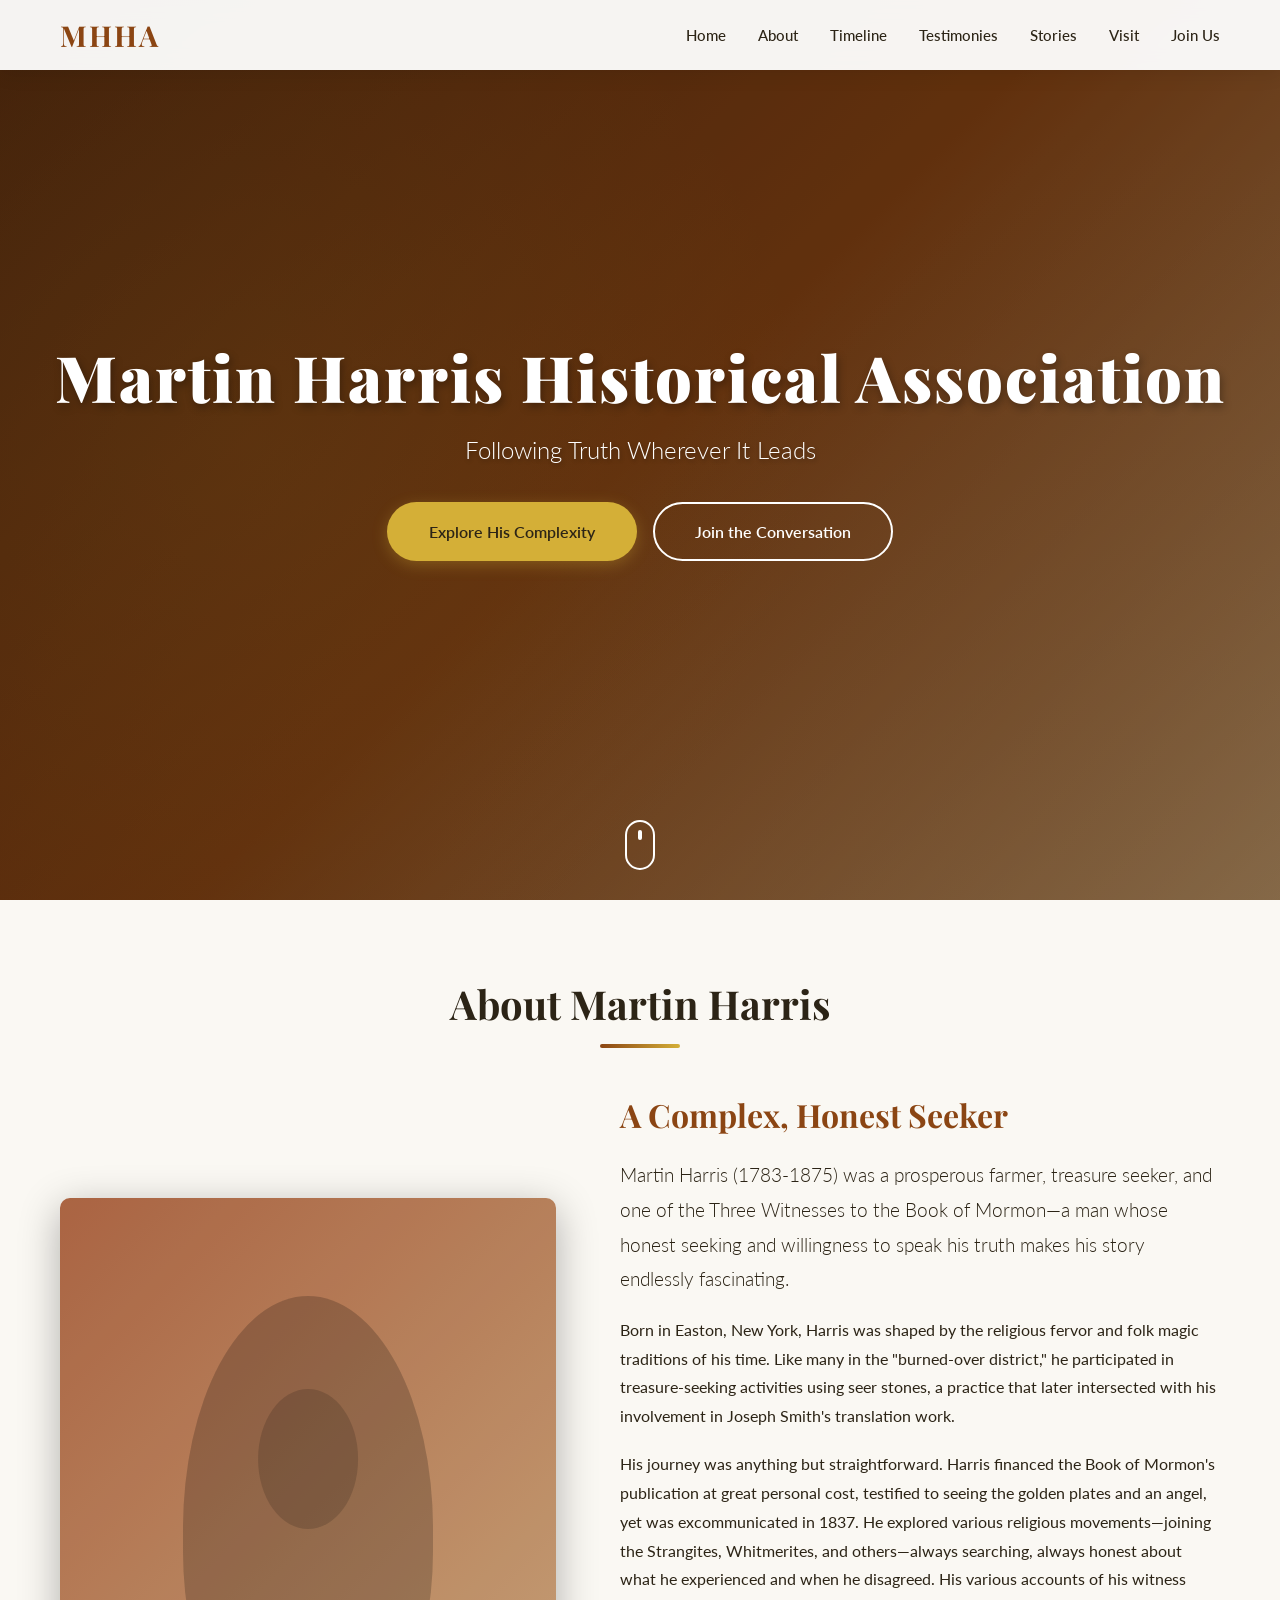
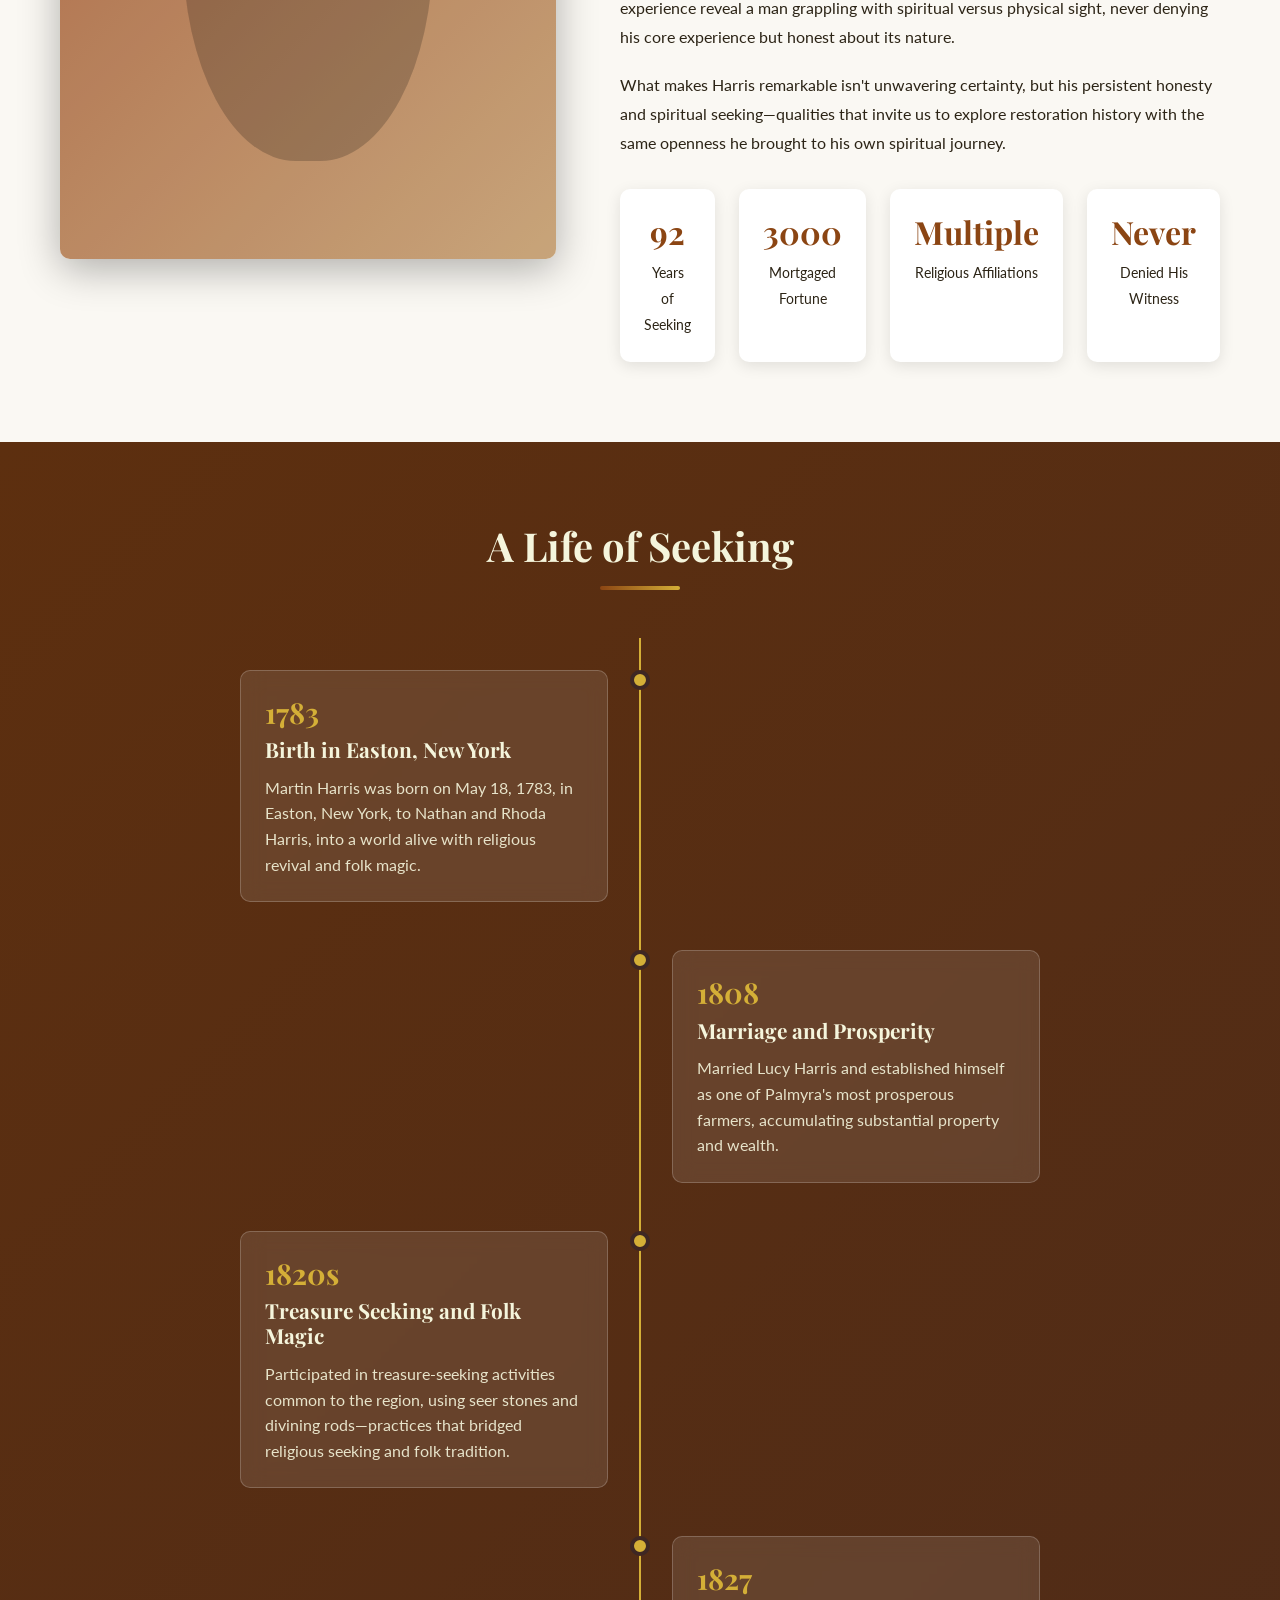
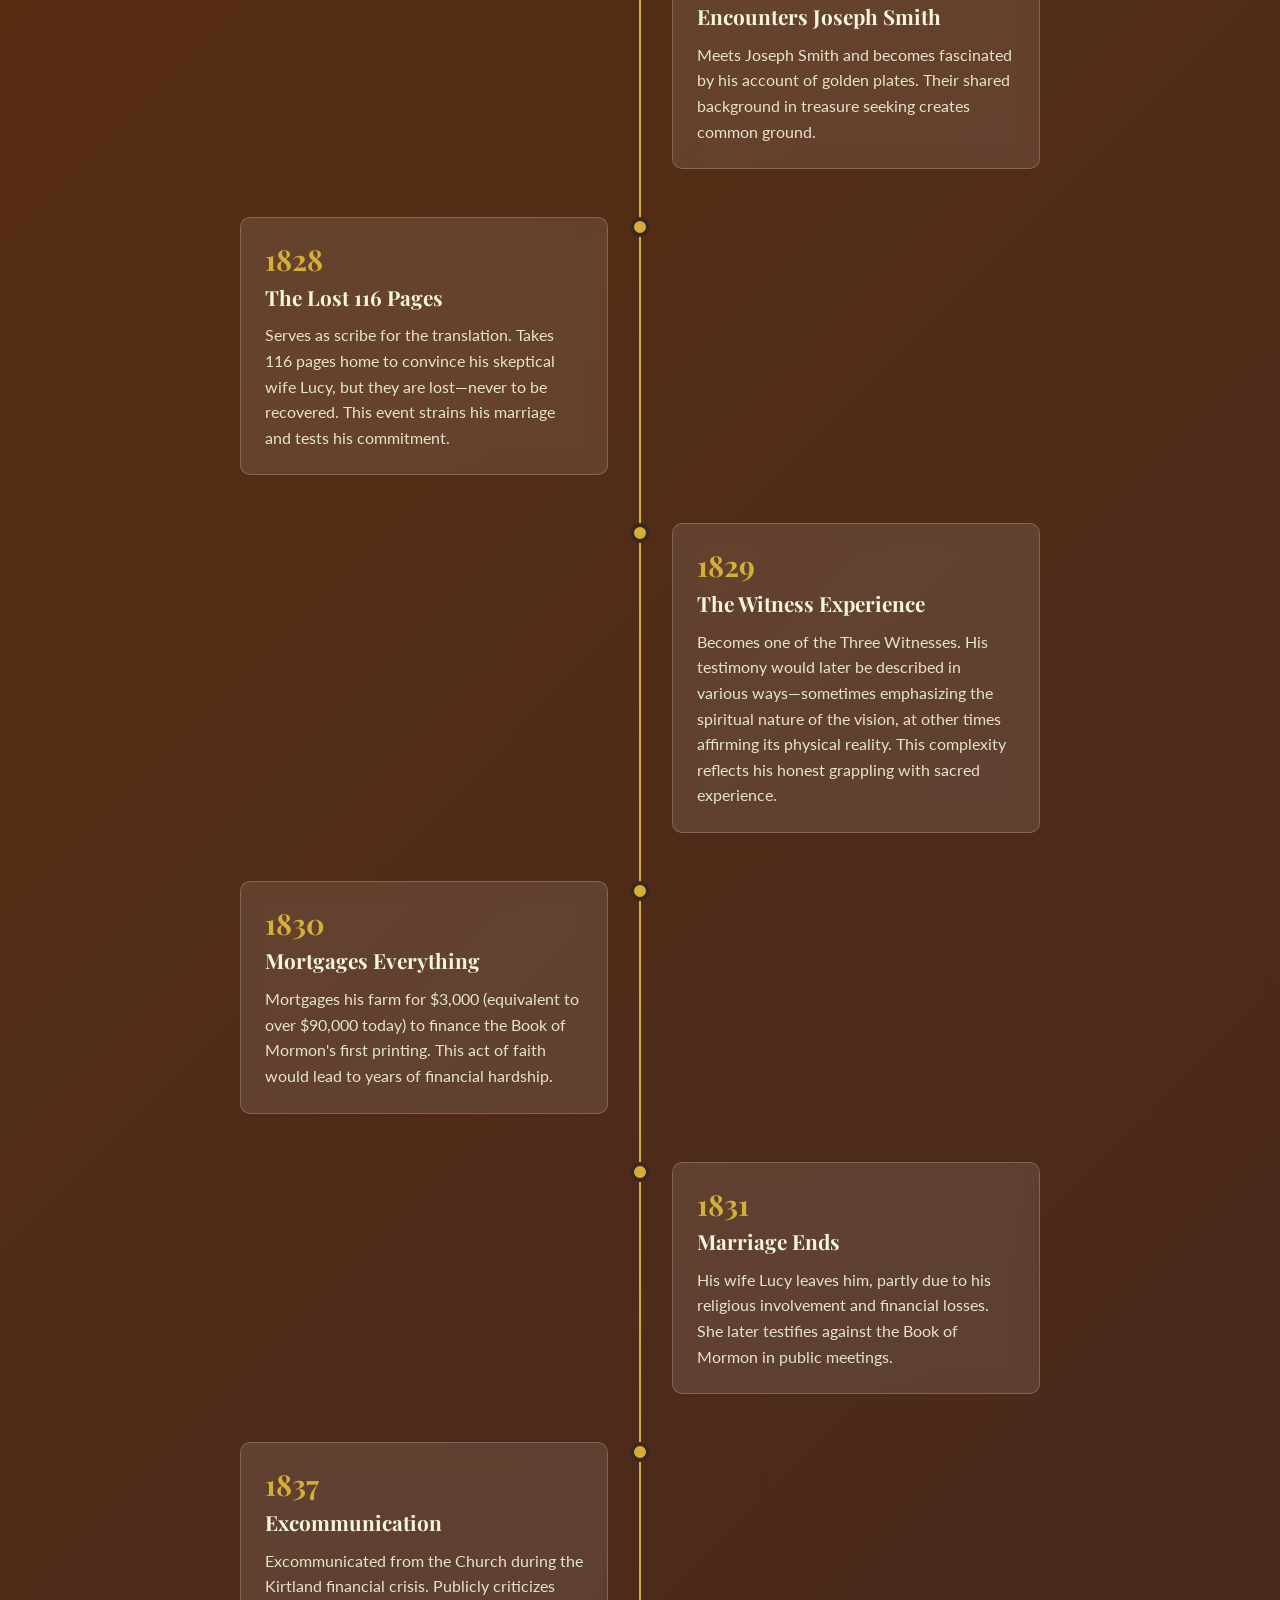
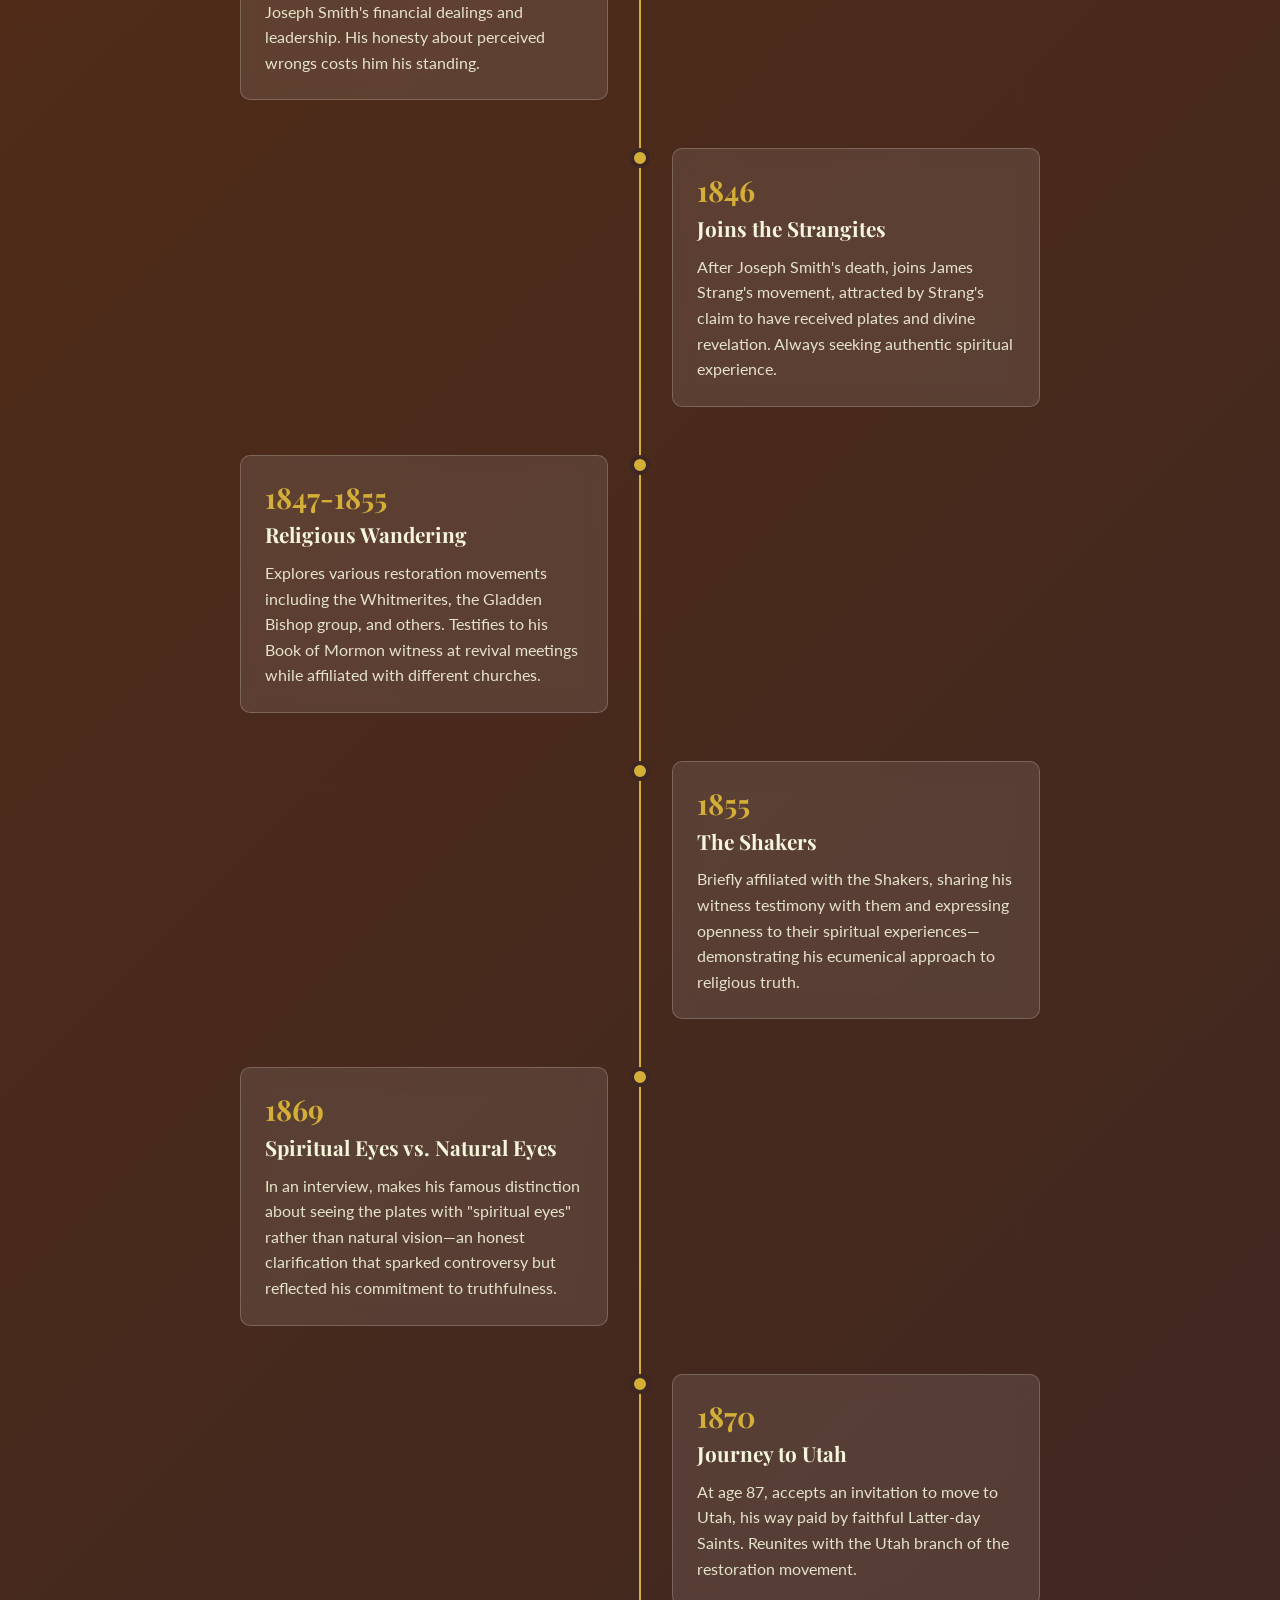
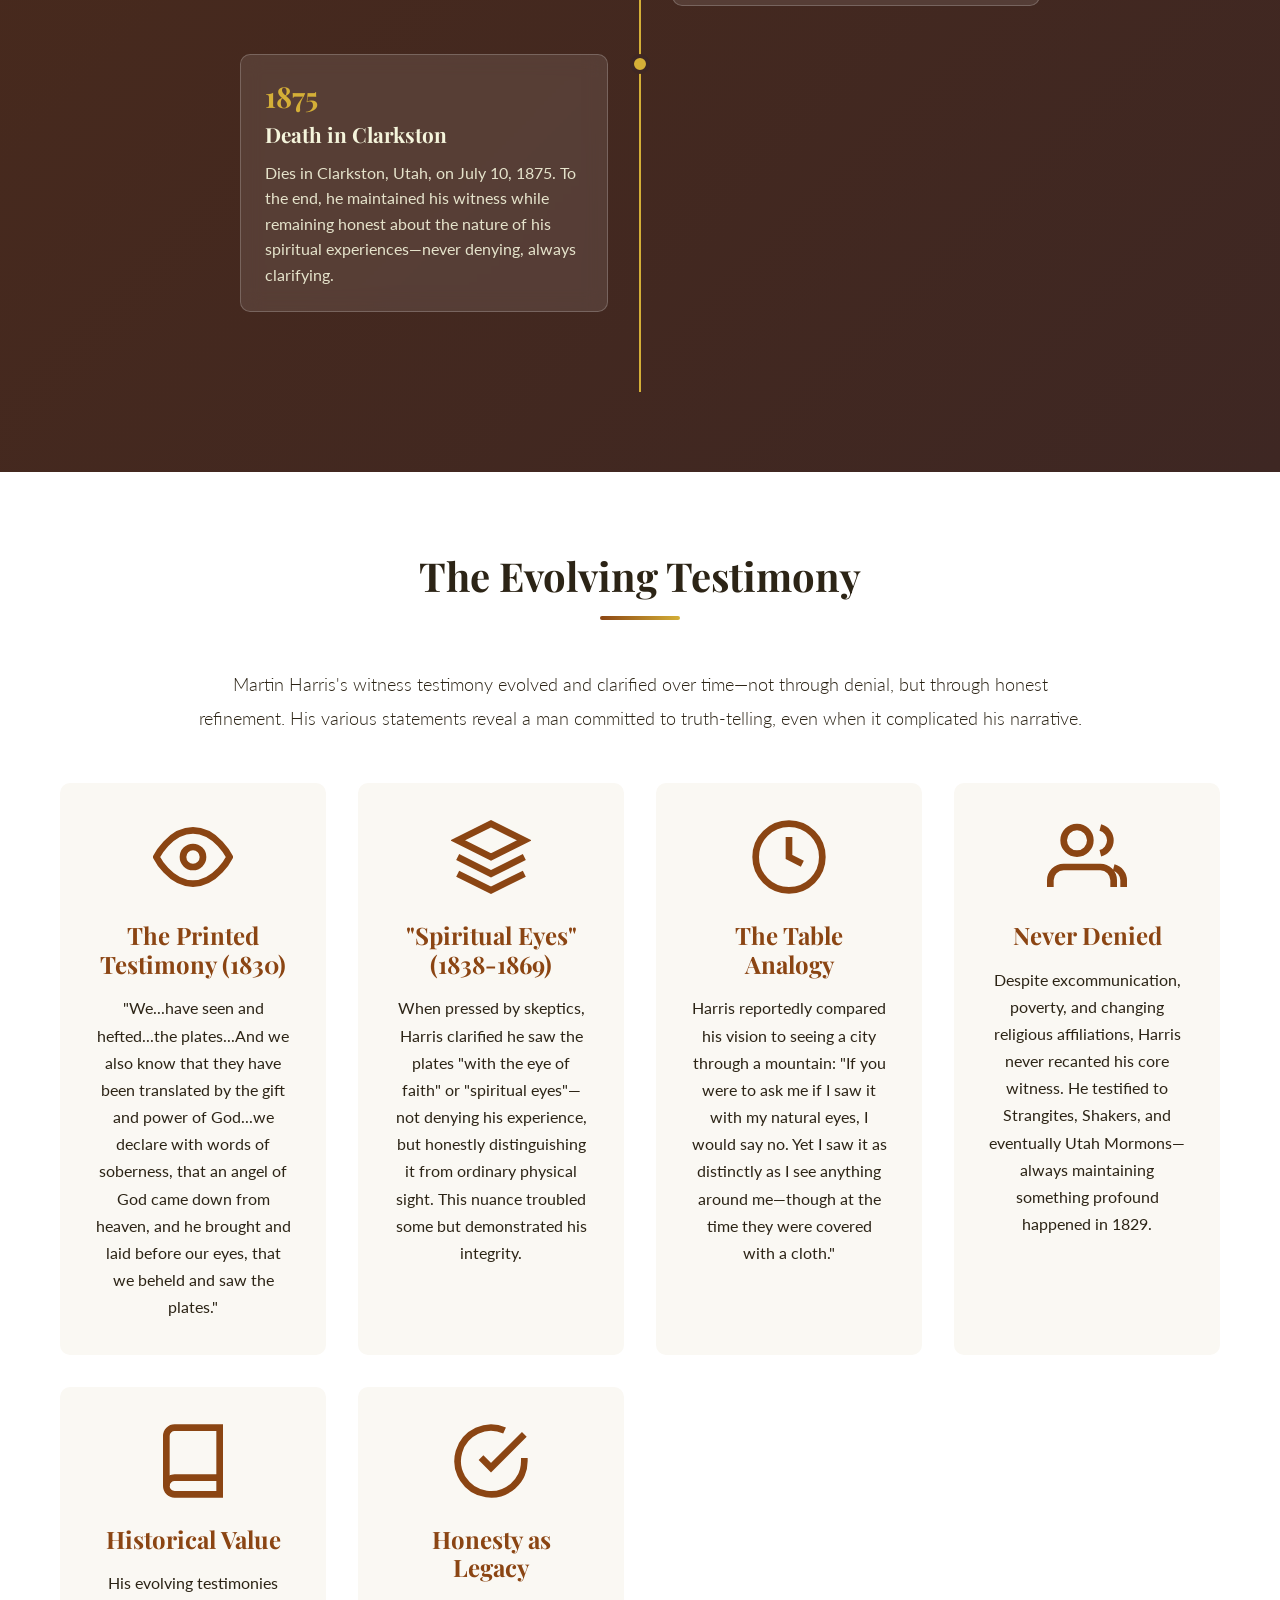
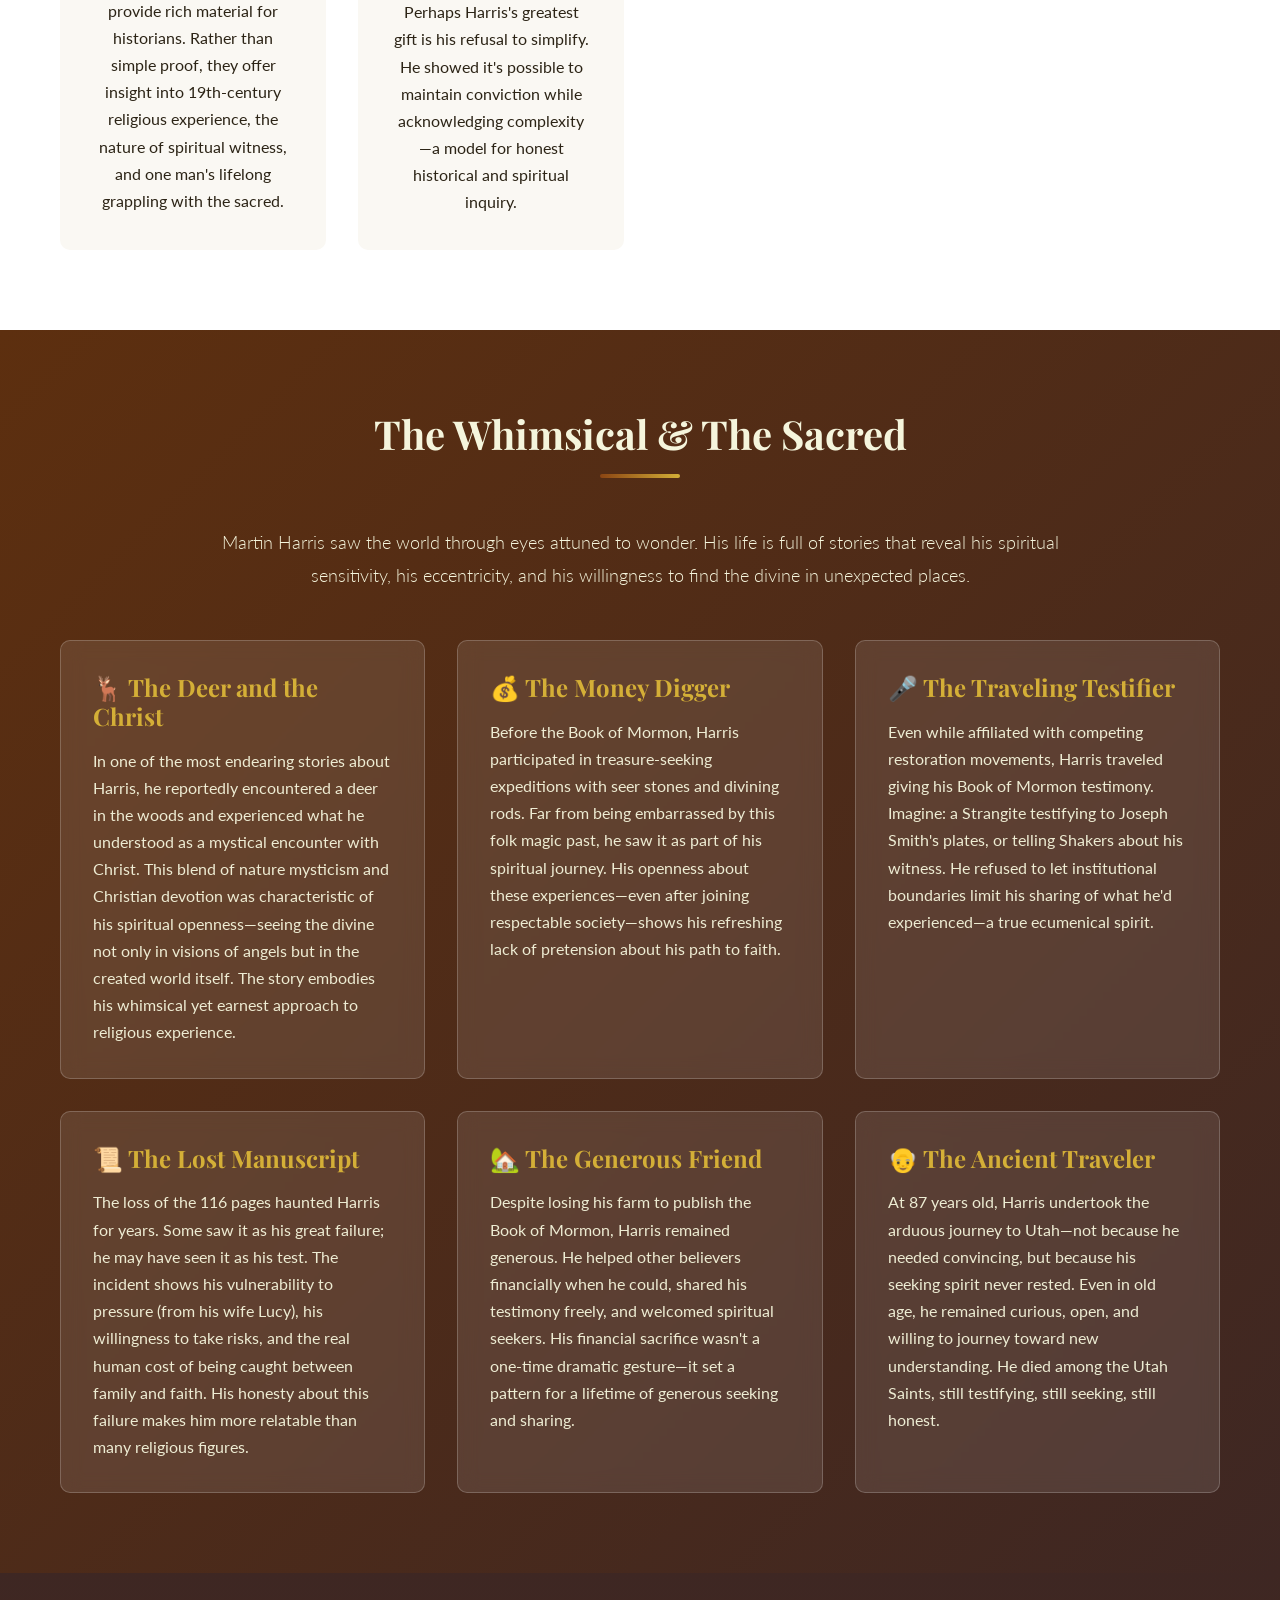
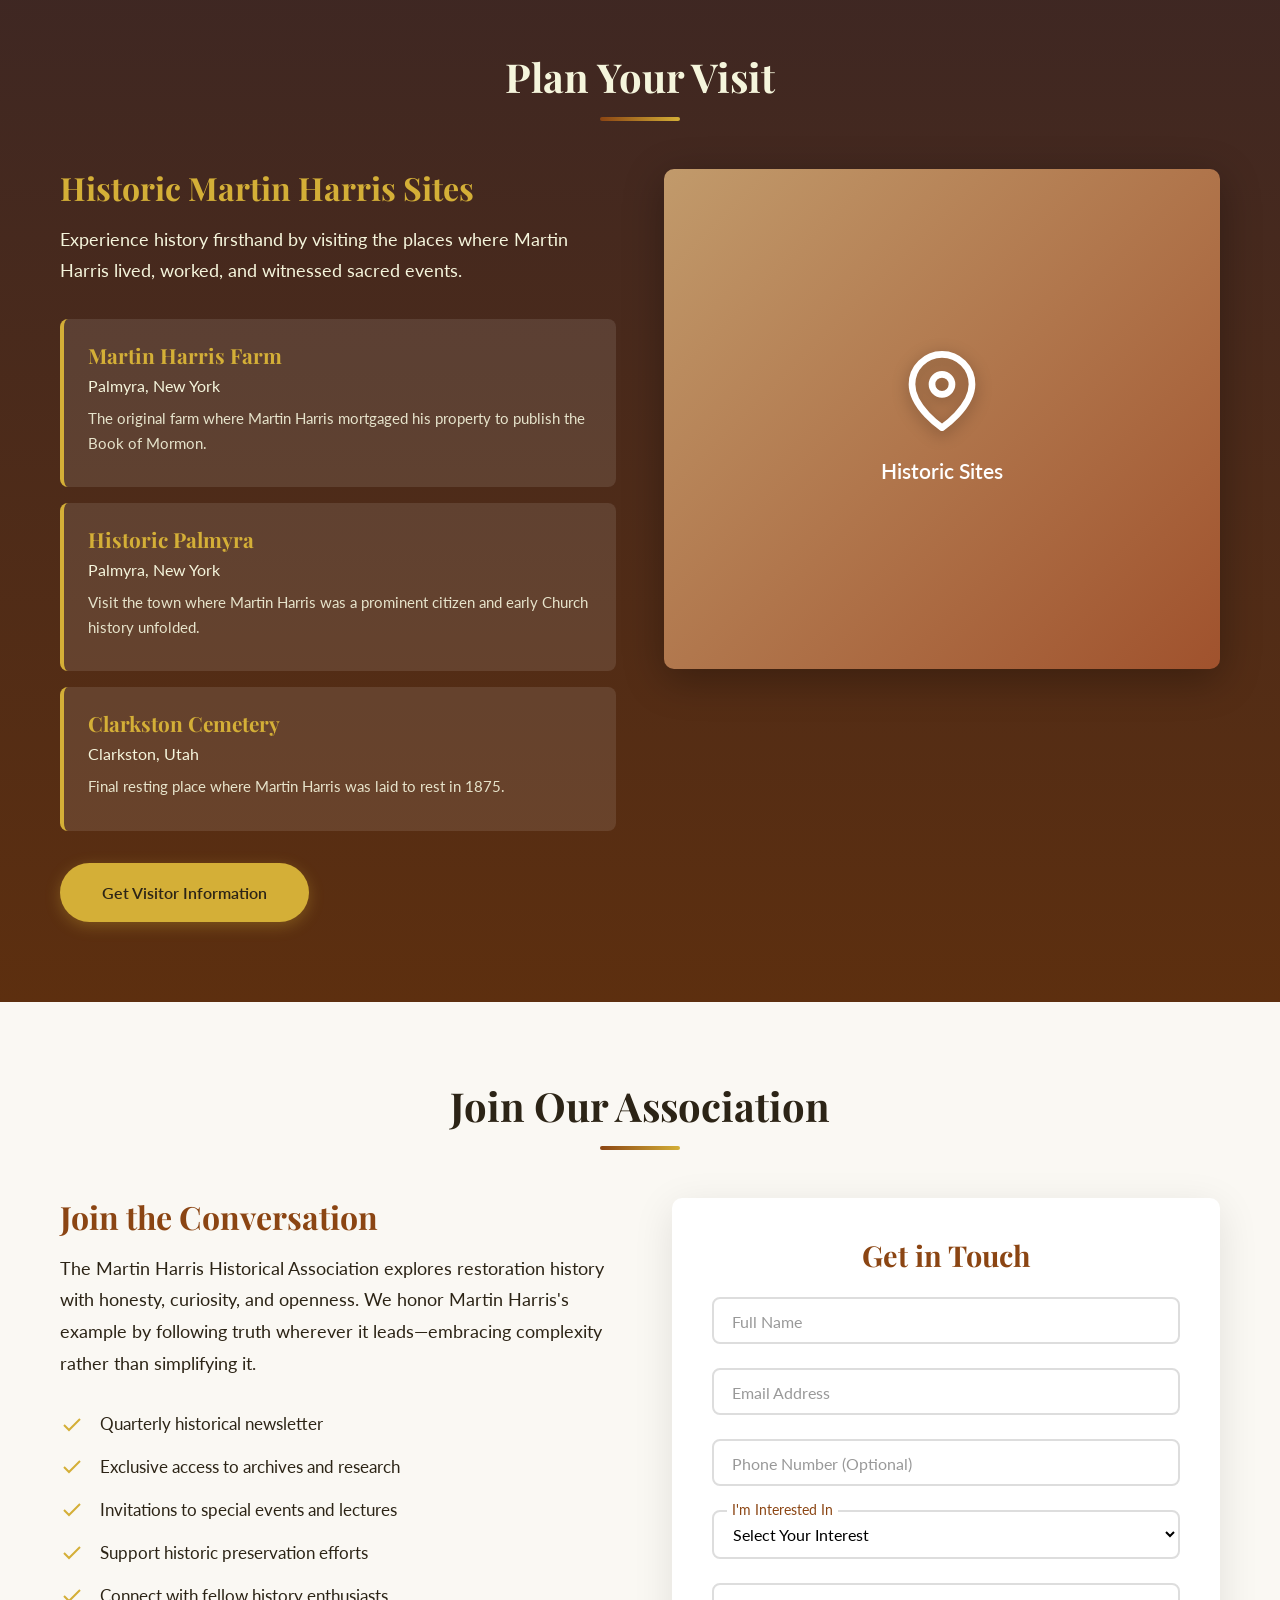
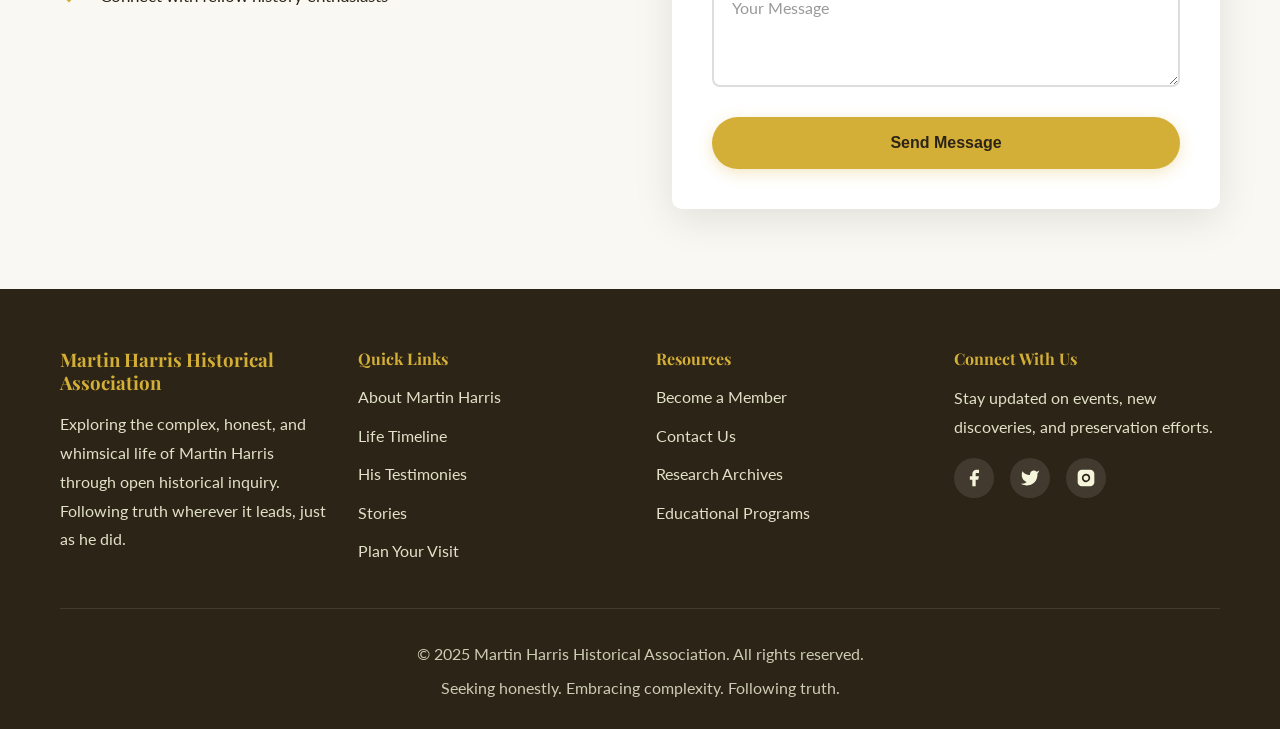
==== commit 97285156: "Transform website to Community of Christ perspective Major content revision to present Martin Harris" ====
--- a/index.html
+++ b/index.html
@@ -3,7 +3,7 @@
 <head>
     <meta charset="UTF-8">
     <meta name="viewport" content="width=device-width, initial-scale=1.0">
-    <meta name="description" content="Martin Harris Historical Association - Preserving the legacy of Martin Harris, one of the Three Witnesses to the Book of Mormon">
+    <meta name="description" content="Martin Harris Historical Association - Exploring the complex, honest, and whimsical life of Martin Harris through open historical inquiry">
     <title>Martin Harris Historical Association</title>
     <link rel="stylesheet" href="styles.css">
     <link rel="preconnect" href="https://fonts.googleapis.com">
@@ -21,7 +21,8 @@
                 <li><a href="#home" class="nav-link">Home</a></li>
                 <li><a href="#about" class="nav-link">About</a></li>
                 <li><a href="#timeline" class="nav-link">Timeline</a></li>
-                <li><a href="#legacy" class="nav-link">Legacy</a></li>
+                <li><a href="#testimonies" class="nav-link">Testimonies</a></li>
+                <li><a href="#stories" class="nav-link">Stories</a></li>
                 <li><a href="#visit" class="nav-link">Visit</a></li>
                 <li><a href="#membership" class="nav-link">Join Us</a></li>
             </ul>
@@ -38,10 +39,10 @@
         <div class="hero-overlay"></div>
         <div class="hero-content">
             <h1 class="hero-title fade-in">Martin Harris Historical Association</h1>
-            <p class="hero-subtitle fade-in-delay">Preserving the Legacy of a Faithful Witness</p>
+            <p class="hero-subtitle fade-in-delay">Following Truth Wherever It Leads</p>
             <div class="hero-buttons fade-in-delay-2">
-                <a href="#about" class="btn btn-primary">Discover His Story</a>
-                <a href="#membership" class="btn btn-secondary">Become a Member</a>
+                <a href="#about" class="btn btn-primary">Explore His Complexity</a>
+                <a href="#membership" class="btn btn-secondary">Join the Conversation</a>
             </div>
         </div>
         <div class="scroll-indicator">
@@ -67,26 +68,27 @@
                     </div>
                 </div>
                 <div class="about-content">
-                    <h3>A Man of Faith and Conviction</h3>
-                    <p class="lead">Martin Harris (1783-1875) was a prosperous farmer and one of the Three Witnesses to the Book of Mormon, whose testimony has remained unwavering throughout history.</p>
-                    <p>Born in Easton, New York, Martin Harris became a successful farmer and businessman in Palmyra. His life took a dramatic turn when he met Joseph Smith and became instrumental in the translation and publication of the Book of Mormon.</p>
-                    <p>Despite facing ridicule, financial hardship, and persecution, Harris never denied his testimony of having seen the golden plates and an angel. His unwavering witness continues to inspire millions worldwide.</p>
+                    <h3>A Complex, Honest Seeker</h3>
+                    <p class="lead">Martin Harris (1783-1875) was a prosperous farmer, treasure seeker, and one of the Three Witnesses to the Book of Mormon—a man whose honest seeking and willingness to speak his truth makes his story endlessly fascinating.</p>
+                    <p>Born in Easton, New York, Harris was shaped by the religious fervor and folk magic traditions of his time. Like many in the "burned-over district," he participated in treasure-seeking activities using seer stones, a practice that later intersected with his involvement in Joseph Smith's translation work.</p>
+                    <p>His journey was anything but straightforward. Harris financed the Book of Mormon's publication at great personal cost, testified to seeing the golden plates and an angel, yet was excommunicated in 1837. He explored various religious movements—joining the Strangites, Whitmerites, and others—always searching, always honest about what he experienced and when he disagreed. His various accounts of his witness experience reveal a man grappling with spiritual versus physical sight, never denying his core experience but honest about its nature.</p>
+                    <p>What makes Harris remarkable isn't unwavering certainty, but his persistent honesty and spiritual seeking—qualities that invite us to explore restoration history with the same openness he brought to his own spiritual journey.</p>
                     <div class="stats-grid">
                         <div class="stat-item">
-                            <h4>1783</h4>
-                            <p>Year of Birth</p>
+                            <h4>92</h4>
+                            <p>Years of Seeking</p>
                         </div>
                         <div class="stat-item">
                             <h4>$3,000</h4>
-                            <p>Investment in Book of Mormon</p>
+                            <p>Mortgaged Fortune</p>
                         </div>
                         <div class="stat-item">
-                            <h4>92</h4>
-                            <p>Years of Life</p>
+                            <h4>Multiple</h4>
+                            <p>Religious Affiliations</p>
                         </div>
                         <div class="stat-item">
-                            <h4>1875</h4>
-                            <p>Returned to Church</p>
+                            <h4>Never</h4>
+                            <p>Denied His Witness</p>
                         </div>
                     </div>
                 </div>
@@ -98,7 +100,7 @@
     <section id="timeline" class="timeline-section">
         <div class="container">
             <div class="section-header">
-                <h2 class="section-title light">Timeline of His Life</h2>
+                <h2 class="section-title light">A Life of Seeking</h2>
                 <div class="title-underline"></div>
             </div>
             <div class="timeline">
@@ -107,55 +109,103 @@
                     <div class="timeline-content">
                         <h3>1783</h3>
                         <h4>Birth in Easton, New York</h4>
-                        <p>Martin Harris was born on May 18, 1783, in Easton, New York, to Nathan and Rhoda Harris.</p>
+                        <p>Martin Harris was born on May 18, 1783, in Easton, New York, to Nathan and Rhoda Harris, into a world alive with religious revival and folk magic.</p>
                     </div>
                 </div>
                 <div class="timeline-item">
                     <div class="timeline-marker"></div>
                     <div class="timeline-content">
                         <h3>1808</h3>
-                        <h4>Marriage and Settlement</h4>
-                        <p>Married Lucy Harris and established himself as a successful farmer in Palmyra, New York.</p>
+                        <h4>Marriage and Prosperity</h4>
+                        <p>Married Lucy Harris and established himself as one of Palmyra's most prosperous farmers, accumulating substantial property and wealth.</p>
+                    </div>
+                </div>
+                <div class="timeline-item">
+                    <div class="timeline-marker"></div>
+                    <div class="timeline-content">
+                        <h3>1820s</h3>
+                        <h4>Treasure Seeking and Folk Magic</h4>
+                        <p>Participated in treasure-seeking activities common to the region, using seer stones and divining rods—practices that bridged religious seeking and folk tradition.</p>
                     </div>
                 </div>
                 <div class="timeline-item">
                     <div class="timeline-marker"></div>
                     <div class="timeline-content">
                         <h3>1827</h3>
-                        <h4>Meets Joseph Smith</h4>
-                        <p>First encounters Joseph Smith and learns about the golden plates.</p>
+                        <h4>Encounters Joseph Smith</h4>
+                        <p>Meets Joseph Smith and becomes fascinated by his account of golden plates. Their shared background in treasure seeking creates common ground.</p>
                     </div>
                 </div>
                 <div class="timeline-item">
                     <div class="timeline-marker"></div>
                     <div class="timeline-content">
                         <h3>1828</h3>
-                        <h4>Scribe for Translation</h4>
-                        <p>Serves as scribe for the translation of the Book of Mormon. The loss of 116 pages occurs.</p>
+                        <h4>The Lost 116 Pages</h4>
+                        <p>Serves as scribe for the translation. Takes 116 pages home to convince his skeptical wife Lucy, but they are lost—never to be recovered. This event strains his marriage and tests his commitment.</p>
                     </div>
                 </div>
                 <div class="timeline-item">
                     <div class="timeline-marker"></div>
                     <div class="timeline-content">
                         <h3>1829</h3>
-                        <h4>Witness to the Golden Plates</h4>
-                        <p>Becomes one of the Three Witnesses, testifying he saw the plates and an angel.</p>
+                        <h4>The Witness Experience</h4>
+                        <p>Becomes one of the Three Witnesses. His testimony would later be described in various ways—sometimes emphasizing the spiritual nature of the vision, at other times affirming its physical reality. This complexity reflects his honest grappling with sacred experience.</p>
                     </div>
                 </div>
                 <div class="timeline-item">
                     <div class="timeline-marker"></div>
                     <div class="timeline-content">
                         <h3>1830</h3>
-                        <h4>Publication of the Book of Mormon</h4>
-                        <p>Mortgages his farm for $3,000 to finance the first printing of 5,000 copies.</p>
+                        <h4>Mortgages Everything</h4>
+                        <p>Mortgages his farm for $3,000 (equivalent to over $90,000 today) to finance the Book of Mormon's first printing. This act of faith would lead to years of financial hardship.</p>
+                    </div>
+                </div>
+                <div class="timeline-item">
+                    <div class="timeline-marker"></div>
+                    <div class="timeline-content">
+                        <h3>1831</h3>
+                        <h4>Marriage Ends</h4>
+                        <p>His wife Lucy leaves him, partly due to his religious involvement and financial losses. She later testifies against the Book of Mormon in public meetings.</p>
                     </div>
                 </div>
                 <div class="timeline-item">
                     <div class="timeline-marker"></div>
                     <div class="timeline-content">
                         <h3>1837</h3>
-                        <h4>Separation from the Church</h4>
-                        <p>Becomes estranged from the main body of the Church during a period of apostasy.</p>
+                        <h4>Excommunication</h4>
+                        <p>Excommunicated from the Church during the Kirtland financial crisis. Publicly criticizes Joseph Smith's financial dealings and leadership. His honesty about perceived wrongs costs him his standing.</p>
+                    </div>
+                </div>
+                <div class="timeline-item">
+                    <div class="timeline-marker"></div>
+                    <div class="timeline-content">
+                        <h3>1846</h3>
+                        <h4>Joins the Strangites</h4>
+                        <p>After Joseph Smith's death, joins James Strang's movement, attracted by Strang's claim to have received plates and divine revelation. Always seeking authentic spiritual experience.</p>
+                    </div>
+                </div>
+                <div class="timeline-item">
+                    <div class="timeline-marker"></div>
+                    <div class="timeline-content">
+                        <h3>1847-1855</h3>
+                        <h4>Religious Wandering</h4>
+                        <p>Explores various restoration movements including the Whitmerites, the Gladden Bishop group, and others. Testifies to his Book of Mormon witness at revival meetings while affiliated with different churches.</p>
+                    </div>
+                </div>
+                <div class="timeline-item">
+                    <div class="timeline-marker"></div>
+                    <div class="timeline-content">
+                        <h3>1855</h3>
+                        <h4>The Shakers</h4>
+                        <p>Briefly affiliated with the Shakers, sharing his witness testimony with them and expressing openness to their spiritual experiences—demonstrating his ecumenical approach to religious truth.</p>
+                    </div>
+                </div>
+                <div class="timeline-item">
+                    <div class="timeline-marker"></div>
+                    <div class="timeline-content">
+                        <h3>1869</h3>
+                        <h4>Spiritual Eyes vs. Natural Eyes</h4>
+                        <p>In an interview, makes his famous distinction about seeing the plates with "spiritual eyes" rather than natural vision—an honest clarification that sparked controversy but reflected his commitment to truthfulness.</p>
                     </div>
                 </div>
                 <div class="timeline-item">
@@ -163,29 +213,42 @@
                     <div class="timeline-content">
                         <h3>1870</h3>
                         <h4>Journey to Utah</h4>
-                        <p>Travels to Utah Territory at age 87 to rejoin the Saints.</p>
+                        <p>At age 87, accepts an invitation to move to Utah, his way paid by faithful Latter-day Saints. Reunites with the Utah branch of the restoration movement.</p>
                     </div>
                 </div>
                 <div class="timeline-item">
                     <div class="timeline-marker"></div>
                     <div class="timeline-content">
                         <h3>1875</h3>
-                        <h4>Death and Testimony</h4>
-                        <p>Died in Clarkston, Utah, on July 10, 1875, never having denied his witness.</p>
-                    </div>
-                </div>
-            </div>
-        </div>
-    </section>
-
-    <!-- Legacy Section -->
-    <section id="legacy" class="legacy">
+                        <h4>Death in Clarkston</h4>
+                        <p>Dies in Clarkston, Utah, on July 10, 1875. To the end, he maintained his witness while remaining honest about the nature of his spiritual experiences—never denying, always clarifying.</p>
+                    </div>
+                </div>
+            </div>
+        </div>
+    </section>
+
+    <!-- Testimonies Section -->
+    <section id="testimonies" class="legacy">
         <div class="container">
             <div class="section-header">
-                <h2 class="section-title">His Enduring Legacy</h2>
+                <h2 class="section-title">The Evolving Testimony</h2>
                 <div class="title-underline"></div>
             </div>
+            <div class="testimonies-intro">
+                <p class="lead">Martin Harris's witness testimony evolved and clarified over time—not through denial, but through honest refinement. His various statements reveal a man committed to truth-telling, even when it complicated his narrative.</p>
+            </div>
             <div class="legacy-grid">
+                <div class="legacy-card">
+                    <div class="legacy-icon">
+                        <svg viewBox="0 0 24 24" fill="none" stroke="currentColor" stroke-width="2">
+                            <path d="M1 12s4-8 11-8 11 8 11 8-4 8-11 8-11-8-11-8z"/>
+                            <circle cx="12" cy="12" r="3"/>
+                        </svg>
+                    </div>
+                    <h3>The Printed Testimony (1830)</h3>
+                    <p>"We...have seen and hefted...the plates...And we also know that they have been translated by the gift and power of God...we declare with words of soberness, that an angel of God came down from heaven, and he brought and laid before our eyes, that we beheld and saw the plates."</p>
+                </div>
                 <div class="legacy-card">
                     <div class="legacy-icon">
                         <svg viewBox="0 0 24 24" fill="none" stroke="currentColor" stroke-width="2">
@@ -194,40 +257,89 @@
                             <path d="M2 12l10 5 10-5"/>
                         </svg>
                     </div>
-                    <h3>The Testimony</h3>
-                    <p>His written testimony, printed in every Book of Mormon, stands as an unshakable witness to millions of readers worldwide.</p>
-                </div>
-                <div class="legacy-card">
-                    <div class="legacy-icon">
-                        <svg viewBox="0 0 24 24" fill="none" stroke="currentColor" stroke-width="2">
-                            <path d="M3 9l9-7 9 7v11a2 2 0 0-1-2 2H5a2 2 0 0-1-2-2z"/>
-                            <polyline points="9 22 9 12 15 12 15 22"/>
-                        </svg>
-                    </div>
-                    <h3>Historic Sites</h3>
-                    <p>The Martin Harris farm, cabin, and other historic locations serve as tangible connections to early Church history.</p>
+                    <h3>"Spiritual Eyes" (1838-1869)</h3>
+                    <p>When pressed by skeptics, Harris clarified he saw the plates "with the eye of faith" or "spiritual eyes"—not denying his experience, but honestly distinguishing it from ordinary physical sight. This nuance troubled some but demonstrated his integrity.</p>
                 </div>
                 <div class="legacy-card">
                     <div class="legacy-icon">
                         <svg viewBox="0 0 24 24" fill="none" stroke="currentColor" stroke-width="2">
                             <circle cx="12" cy="12" r="10"/>
-                            <polyline points="12 6 12 12 16 14"/>
+                            <path d="M12 6v6l4 2"/>
                         </svg>
                     </div>
-                    <h3>Faith Under Trial</h3>
-                    <p>His story demonstrates the power of maintaining faith through persecution, loss, and personal hardship.</p>
+                    <h3>The Table Analogy</h3>
+                    <p>Harris reportedly compared his vision to seeing a city through a mountain: "If you were to ask me if I saw it with my natural eyes, I would say no. Yet I saw it as distinctly as I see anything around me—though at the time they were covered with a cloth."</p>
                 </div>
                 <div class="legacy-card">
                     <div class="legacy-icon">
                         <svg viewBox="0 0 24 24" fill="none" stroke="currentColor" stroke-width="2">
-                            <path d="M17 21v-2a4 4 0 00-4-4H5a4 4 0 00-4 4v2"/>
+                            <path d="M20 21v-2a4 4 0 00-4-4H5a4 4 0 00-4 4v2"/>
                             <circle cx="9" cy="7" r="4"/>
                             <path d="M23 21v-2a4 4 0 00-3-3.87"/>
                             <path d="M16 3.13a4 4 0 010 7.75"/>
                         </svg>
                     </div>
-                    <h3>Sacrifice</h3>
-                    <p>His willingness to sacrifice his wealth and reputation for the publication of the Book of Mormon exemplifies dedication.</p>
+                    <h3>Never Denied</h3>
+                    <p>Despite excommunication, poverty, and changing religious affiliations, Harris never recanted his core witness. He testified to Strangites, Shakers, and eventually Utah Mormons—always maintaining something profound happened in 1829.</p>
+                </div>
+                <div class="legacy-card">
+                    <div class="legacy-icon">
+                        <svg viewBox="0 0 24 24" fill="none" stroke="currentColor" stroke-width="2">
+                            <path d="M4 19.5A2.5 2.5 0 016.5 17H20"/>
+                            <path d="M6.5 2H20v20H6.5A2.5 2.5 0 014 19.5v-15A2.5 2.5 0 016.5 2z"/>
+                        </svg>
+                    </div>
+                    <h3>Historical Value</h3>
+                    <p>His evolving testimonies provide rich material for historians. Rather than simple proof, they offer insight into 19th-century religious experience, the nature of spiritual witness, and one man's lifelong grappling with the sacred.</p>
+                </div>
+                <div class="legacy-card">
+                    <div class="legacy-icon">
+                        <svg viewBox="0 0 24 24" fill="none" stroke="currentColor" stroke-width="2">
+                            <path d="M22 11.08V12a10 10 0 11-5.93-9.14"/>
+                            <polyline points="22 4 12 14.01 9 11.01"/>
+                        </svg>
+                    </div>
+                    <h3>Honesty as Legacy</h3>
+                    <p>Perhaps Harris's greatest gift is his refusal to simplify. He showed it's possible to maintain conviction while acknowledging complexity—a model for honest historical and spiritual inquiry.</p>
+                </div>
+            </div>
+        </div>
+    </section>
+
+    <!-- Stories Section -->
+    <section id="stories" class="stories">
+        <div class="container">
+            <div class="section-header">
+                <h2 class="section-title light">The Whimsical & The Sacred</h2>
+                <div class="title-underline"></div>
+            </div>
+            <div class="stories-intro">
+                <p class="lead">Martin Harris saw the world through eyes attuned to wonder. His life is full of stories that reveal his spiritual sensitivity, his eccentricity, and his willingness to find the divine in unexpected places.</p>
+            </div>
+            <div class="stories-grid">
+                <div class="story-card">
+                    <h3>🦌 The Deer and the Christ</h3>
+                    <p>In one of the most endearing stories about Harris, he reportedly encountered a deer in the woods and experienced what he understood as a mystical encounter with Christ. This blend of nature mysticism and Christian devotion was characteristic of his spiritual openness—seeing the divine not only in visions of angels but in the created world itself. The story embodies his whimsical yet earnest approach to religious experience.</p>
+                </div>
+                <div class="story-card">
+                    <h3>💰 The Money Digger</h3>
+                    <p>Before the Book of Mormon, Harris participated in treasure-seeking expeditions with seer stones and divining rods. Far from being embarrassed by this folk magic past, he saw it as part of his spiritual journey. His openness about these experiences—even after joining respectable society—shows his refreshing lack of pretension about his path to faith.</p>
+                </div>
+                <div class="story-card">
+                    <h3>🎤 The Traveling Testifier</h3>
+                    <p>Even while affiliated with competing restoration movements, Harris traveled giving his Book of Mormon testimony. Imagine: a Strangite testifying to Joseph Smith's plates, or telling Shakers about his witness. He refused to let institutional boundaries limit his sharing of what he'd experienced—a true ecumenical spirit.</p>
+                </div>
+                <div class="story-card">
+                    <h3>📜 The Lost Manuscript</h3>
+                    <p>The loss of the 116 pages haunted Harris for years. Some saw it as his great failure; he may have seen it as his test. The incident shows his vulnerability to pressure (from his wife Lucy), his willingness to take risks, and the real human cost of being caught between family and faith. His honesty about this failure makes him more relatable than many religious figures.</p>
+                </div>
+                <div class="story-card">
+                    <h3>🏡 The Generous Friend</h3>
+                    <p>Despite losing his farm to publish the Book of Mormon, Harris remained generous. He helped other believers financially when he could, shared his testimony freely, and welcomed spiritual seekers. His financial sacrifice wasn't a one-time dramatic gesture—it set a pattern for a lifetime of generous seeking and sharing.</p>
+                </div>
+                <div class="story-card">
+                    <h3>👴 The Ancient Traveler</h3>
+                    <p>At 87 years old, Harris undertook the arduous journey to Utah—not because he needed convincing, but because his seeking spirit never rested. Even in old age, he remained curious, open, and willing to journey toward new understanding. He died among the Utah Saints, still testifying, still seeking, still honest.</p>
                 </div>
             </div>
         </div>
@@ -287,8 +399,8 @@
             </div>
             <div class="membership-content">
                 <div class="membership-info">
-                    <h3>Support Our Mission</h3>
-                    <p>The Martin Harris Historical Association is dedicated to preserving the legacy, historic sites, and testimonies related to Martin Harris and his role in the restoration.</p>
+                    <h3>Join the Conversation</h3>
+                    <p>The Martin Harris Historical Association explores restoration history with honesty, curiosity, and openness. We honor Martin Harris's example by following truth wherever it leads—embracing complexity rather than simplifying it.</p>
                     <ul class="benefits-list">
                         <li>
                             <svg viewBox="0 0 24 24" fill="none" stroke="currentColor" stroke-width="2">
@@ -366,14 +478,15 @@
             <div class="footer-grid">
                 <div class="footer-section">
                     <h3>Martin Harris Historical Association</h3>
-                    <p>Dedicated to preserving the legacy of Martin Harris and his unwavering testimony as one of the Three Witnesses to the Book of Mormon.</p>
+                    <p>Exploring the complex, honest, and whimsical life of Martin Harris through open historical inquiry. Following truth wherever it leads, just as he did.</p>
                 </div>
                 <div class="footer-section">
                     <h4>Quick Links</h4>
                     <ul>
                         <li><a href="#about">About Martin Harris</a></li>
-                        <li><a href="#timeline">Timeline</a></li>
-                        <li><a href="#legacy">His Legacy</a></li>
+                        <li><a href="#timeline">Life Timeline</a></li>
+                        <li><a href="#testimonies">His Testimonies</a></li>
+                        <li><a href="#stories">Stories</a></li>
                         <li><a href="#visit">Plan Your Visit</a></li>
                     </ul>
                 </div>
@@ -412,7 +525,7 @@
             </div>
             <div class="footer-bottom">
                 <p>&copy; 2025 Martin Harris Historical Association. All rights reserved.</p>
-                <p>Preserving history. Honoring testimony. Inspiring faith.</p>
+                <p>Seeking honestly. Embracing complexity. Following truth.</p>
             </div>
         </div>
     </footer>
--- a/styles.css
+++ b/styles.css
@@ -603,6 +603,76 @@
     line-height: 1.7;
 }
 
+/* Testimonies intro styling */
+.testimonies-intro {
+    max-width: 900px;
+    margin: 0 auto 3rem;
+    text-align: center;
+}
+
+.testimonies-intro .lead {
+    font-size: 1.15rem;
+    line-height: 1.8;
+    color: var(--text-dark);
+}
+
+/* ===================================
+   Stories Section
+   =================================== */
+
+.stories {
+    background: linear-gradient(135deg, var(--primary-dark), var(--background-dark));
+    color: var(--text-light);
+}
+
+.stories-intro {
+    max-width: 900px;
+    margin: 0 auto 3rem;
+    text-align: center;
+}
+
+.stories-intro .lead {
+    color: var(--text-light);
+    font-size: 1.15rem;
+    line-height: 1.8;
+}
+
+.stories-grid {
+    display: grid;
+    grid-template-columns: repeat(auto-fit, minmax(320px, 1fr));
+    gap: 2rem;
+}
+
+.story-card {
+    background-color: rgba(255, 255, 255, 0.1);
+    padding: 2rem;
+    border-radius: 10px;
+    backdrop-filter: blur(10px);
+    border: 1px solid rgba(255, 255, 255, 0.2);
+    transition: all var(--transition-medium);
+}
+
+.story-card:hover {
+    background-color: rgba(255, 255, 255, 0.15);
+    transform: translateY(-5px);
+    box-shadow: 0 10px 30px rgba(0, 0, 0, 0.3);
+}
+
+.story-card h3 {
+    font-size: 1.5rem;
+    color: var(--secondary-color);
+    margin-bottom: 1rem;
+    display: flex;
+    align-items: center;
+    gap: 0.5rem;
+}
+
+.story-card p {
+    color: rgba(245, 245, 220, 0.95);
+    line-height: 1.7;
+    text-align: left;
+}
+
 /* ===================================
    Visit Section
    =================================== */
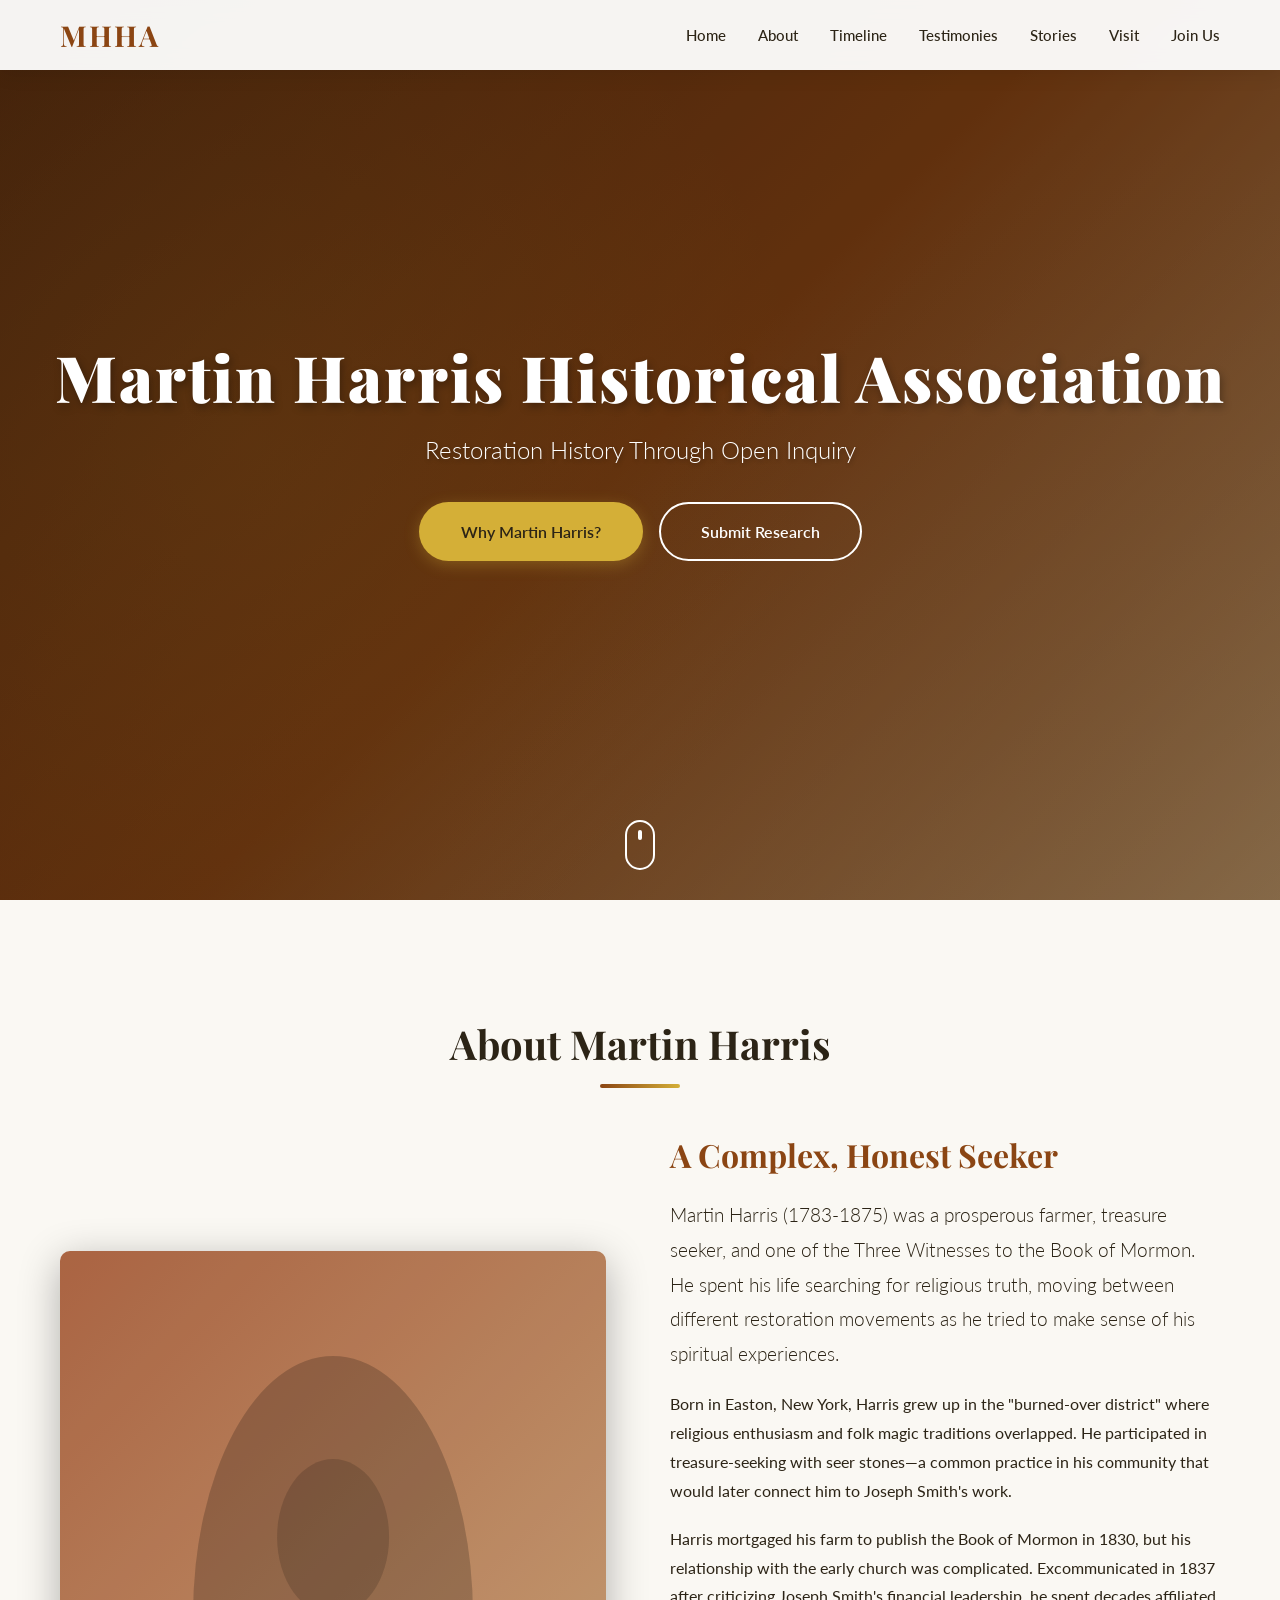
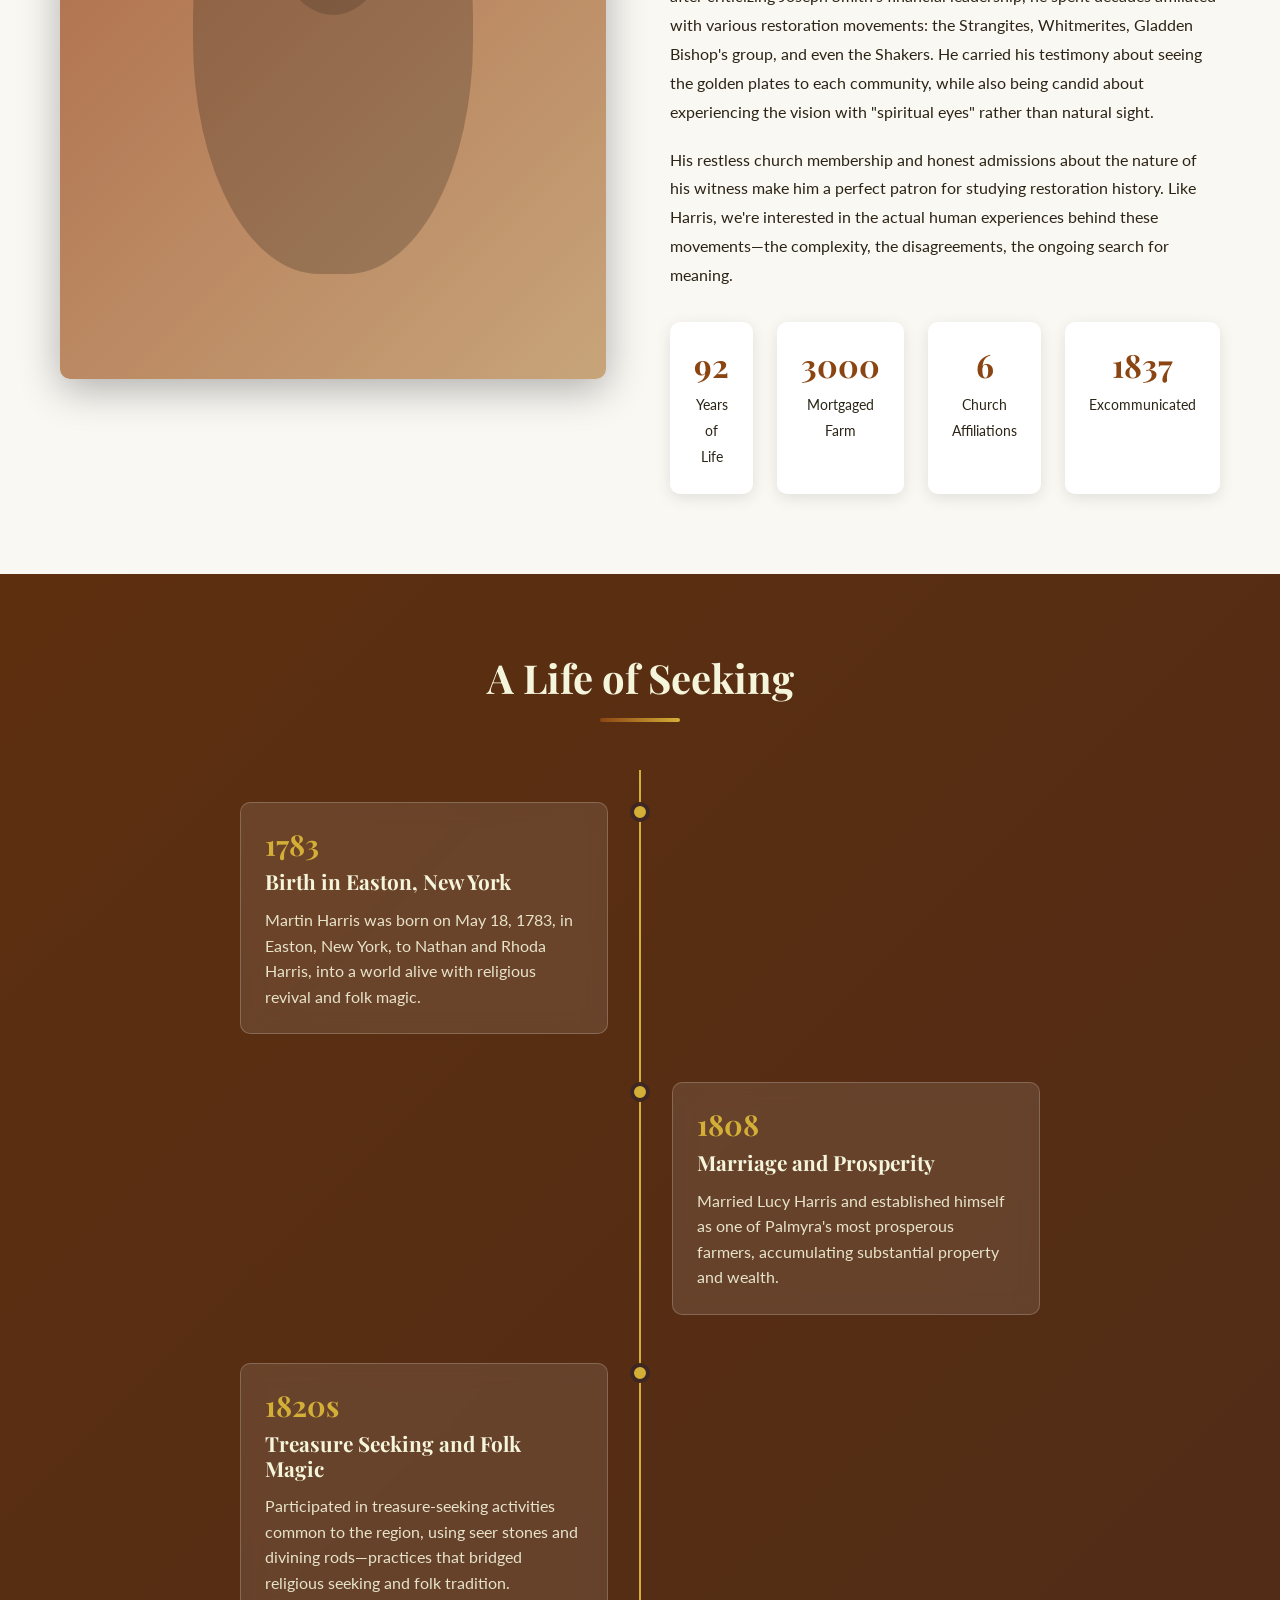
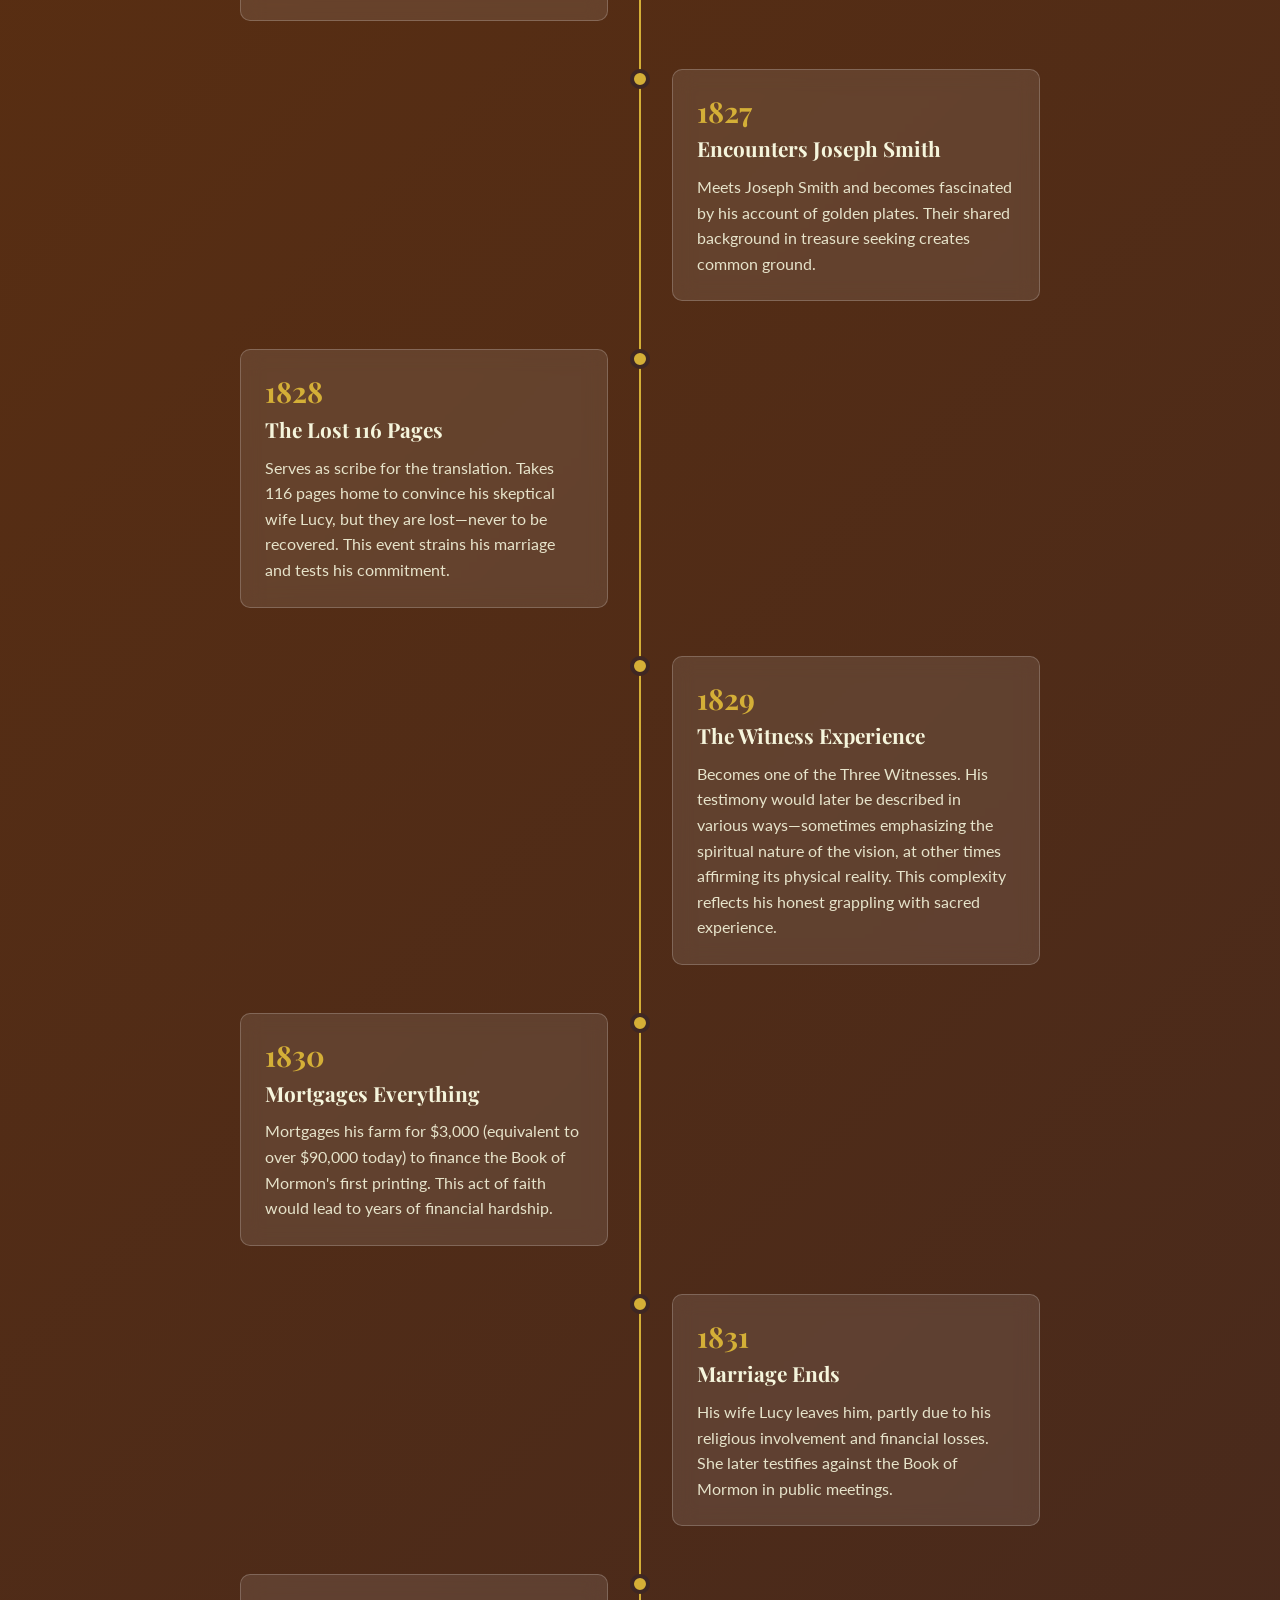
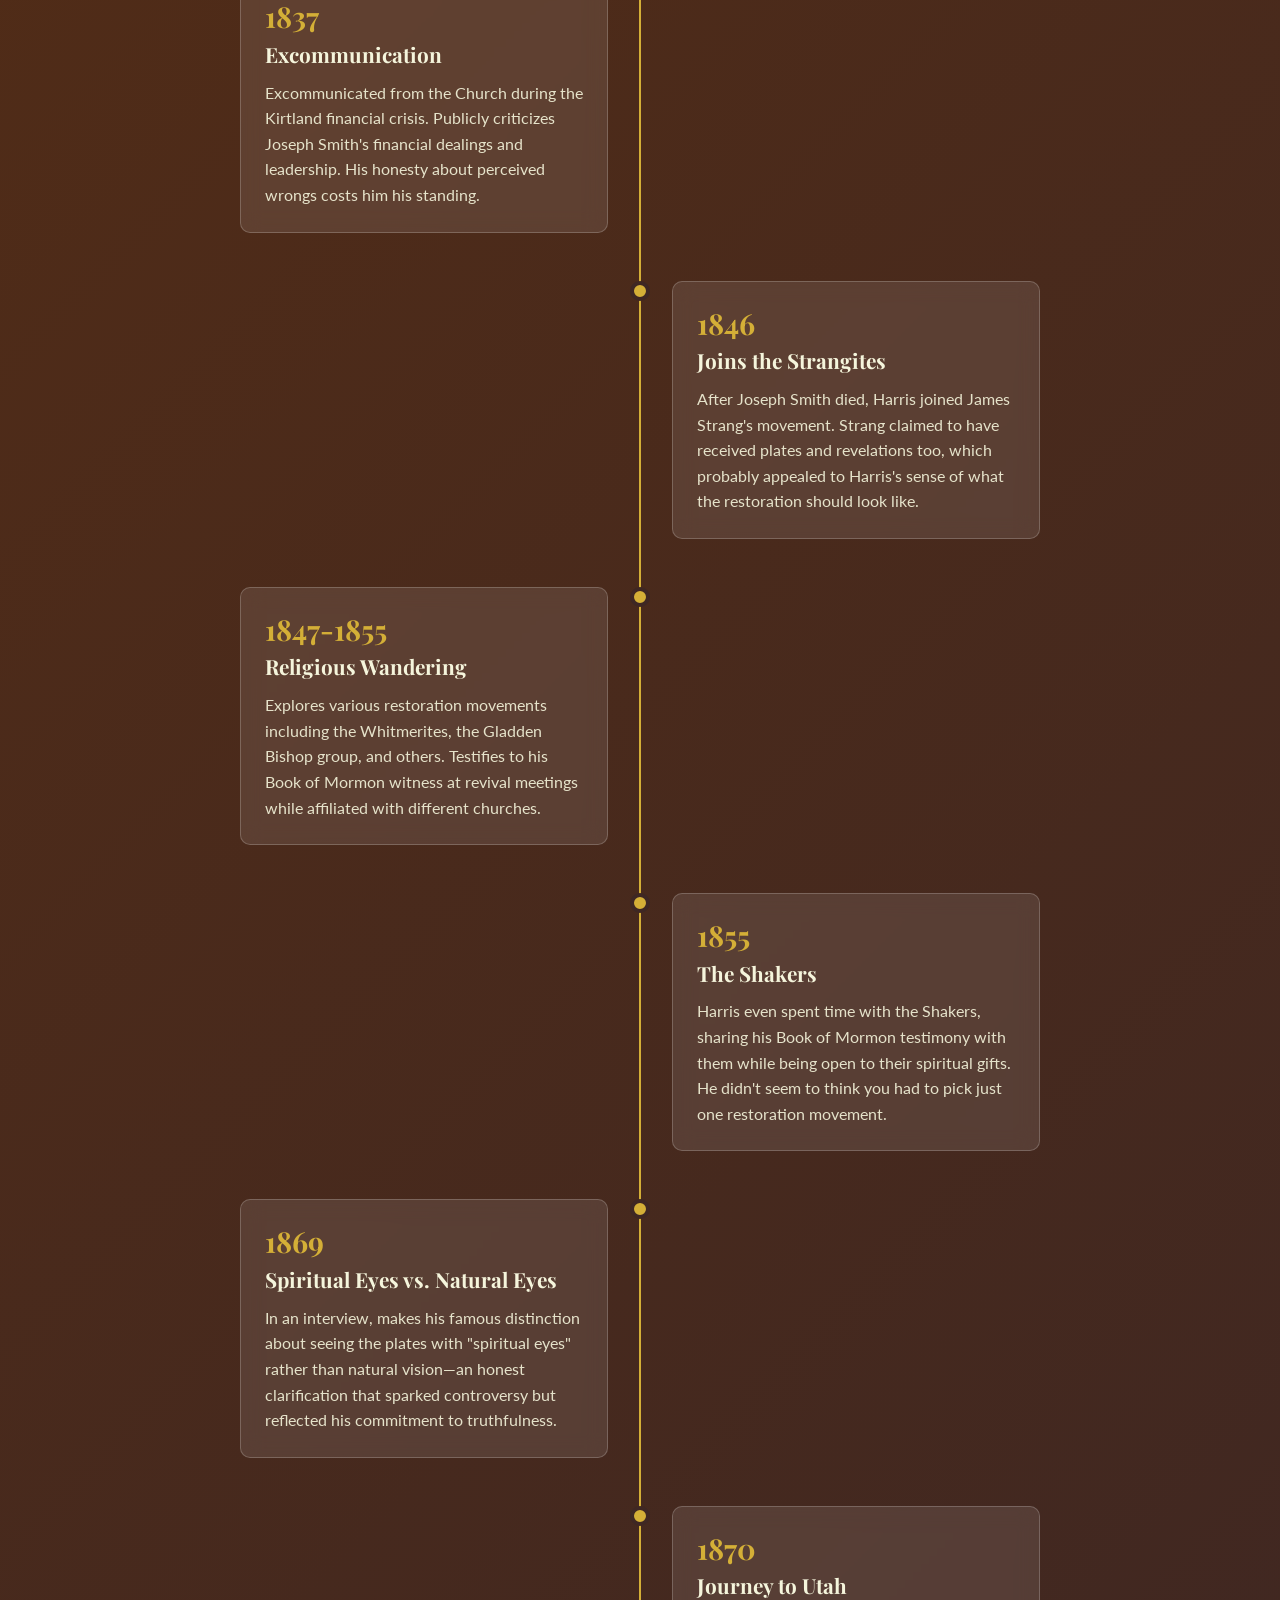
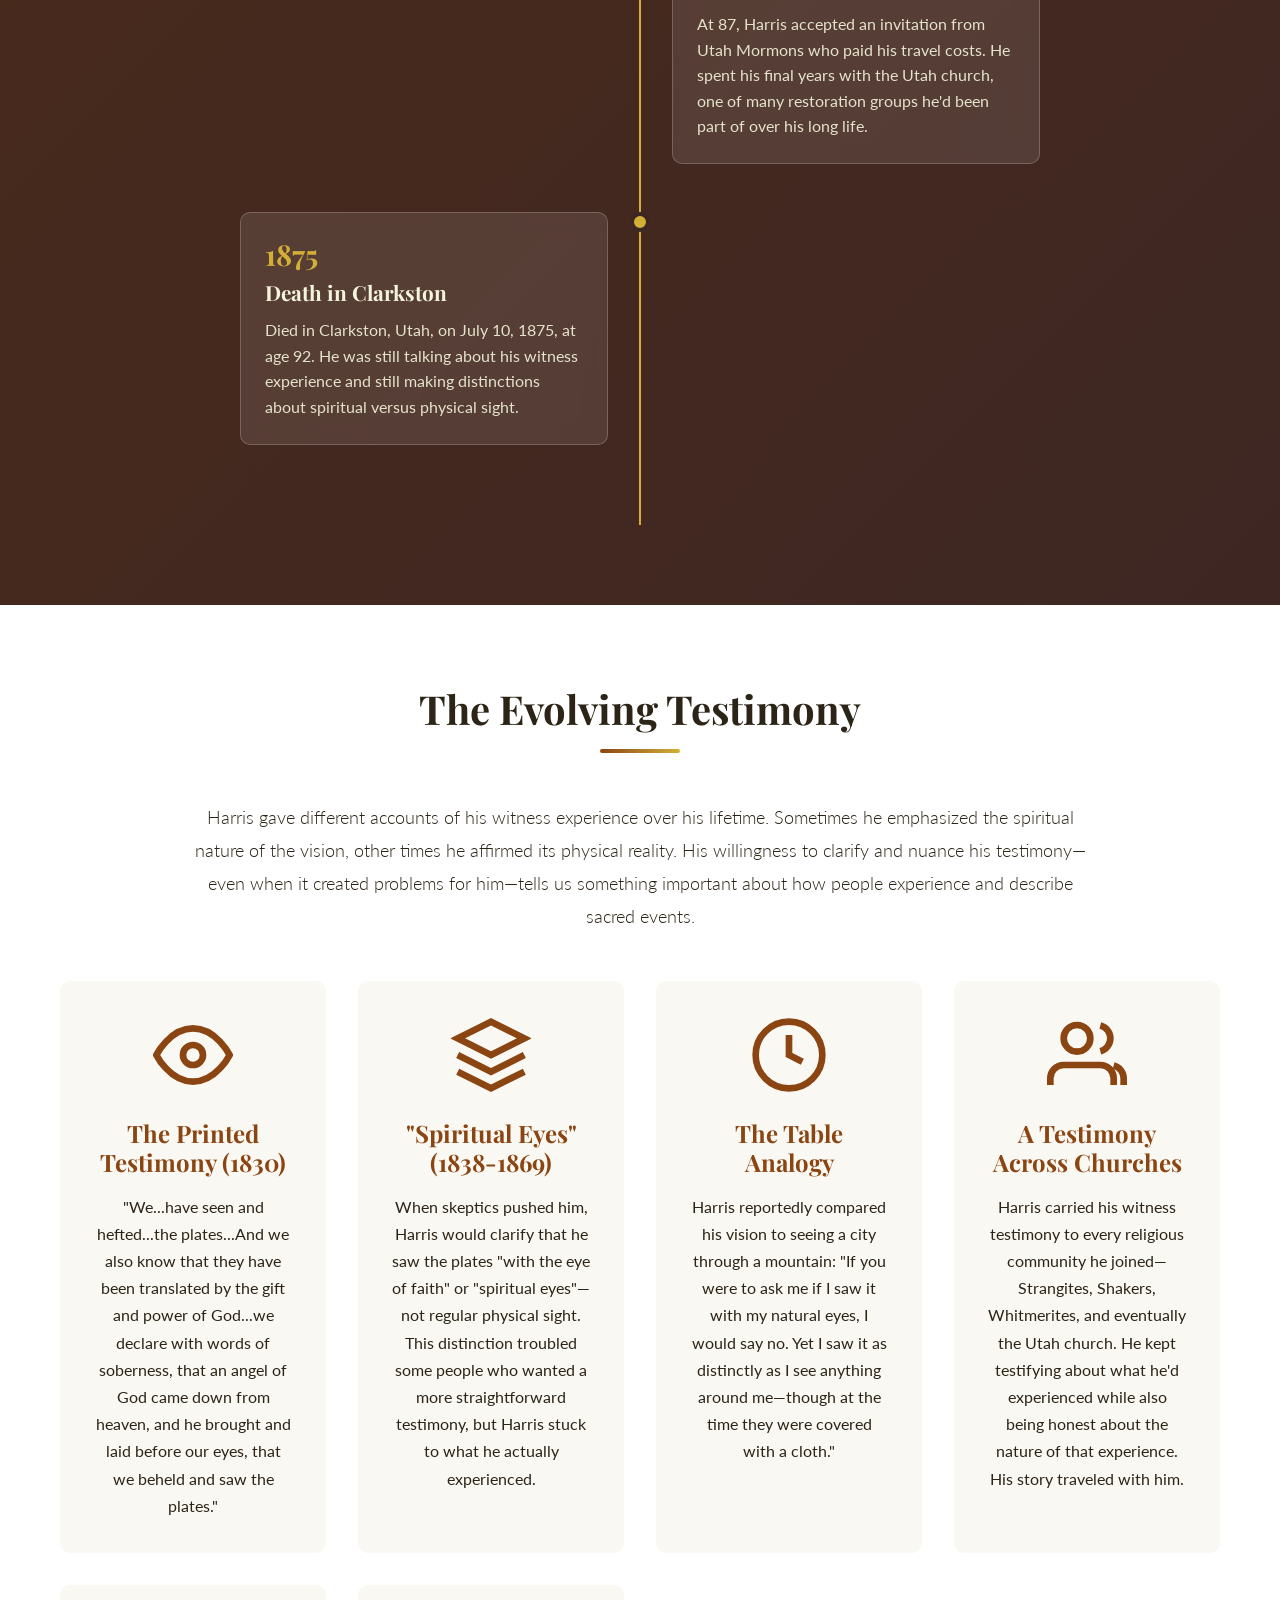
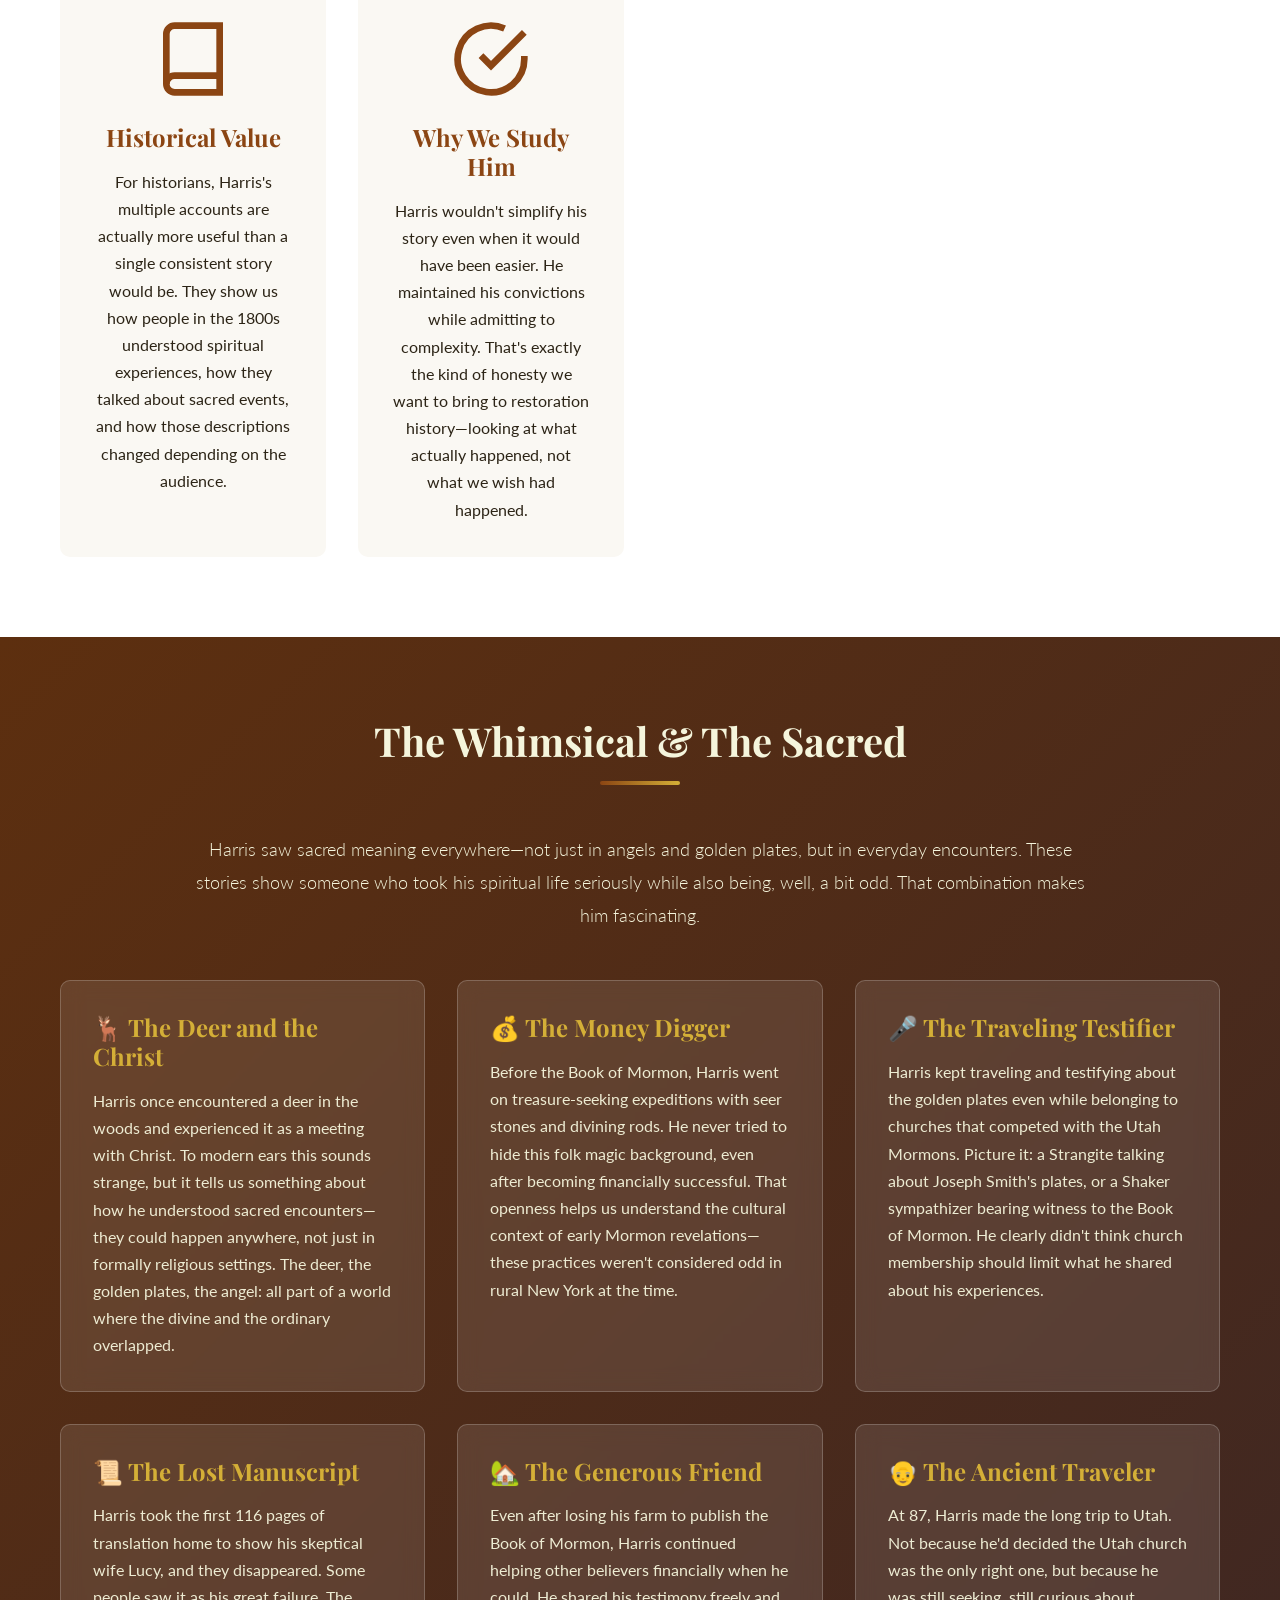
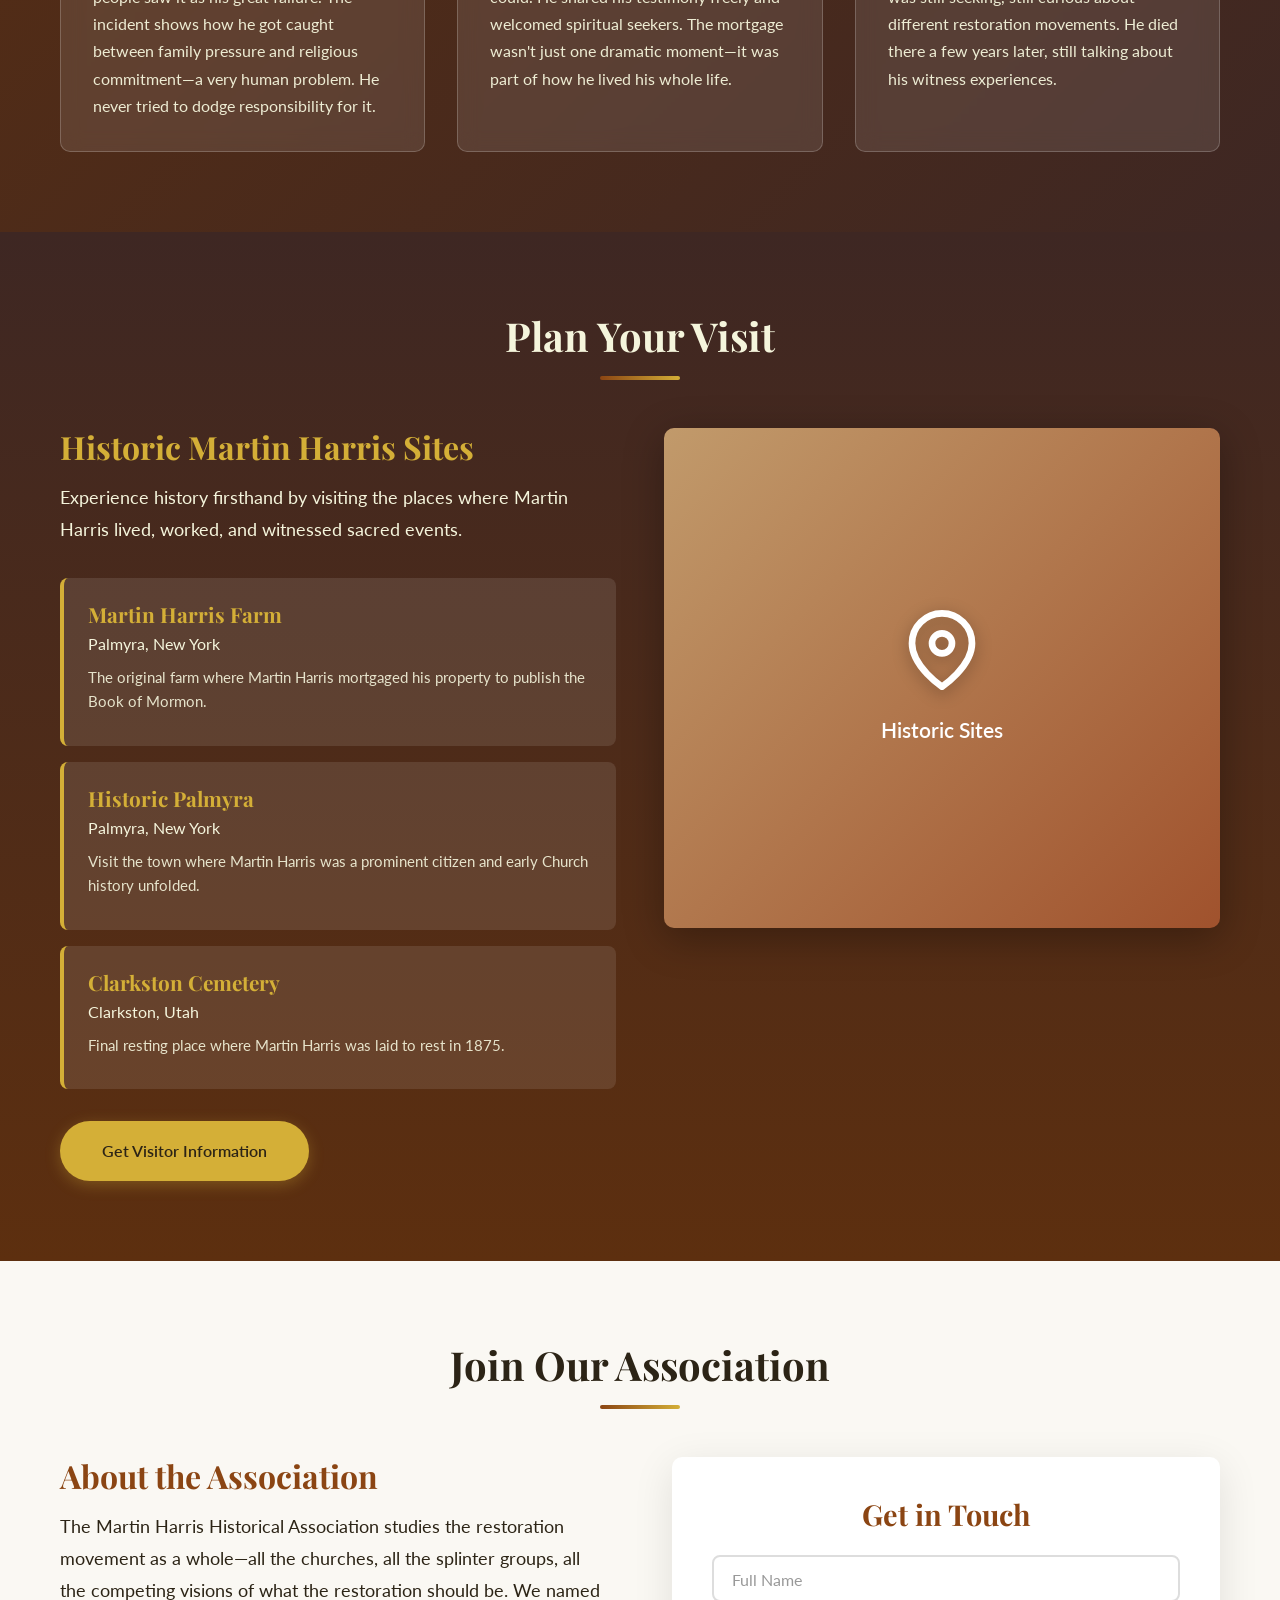
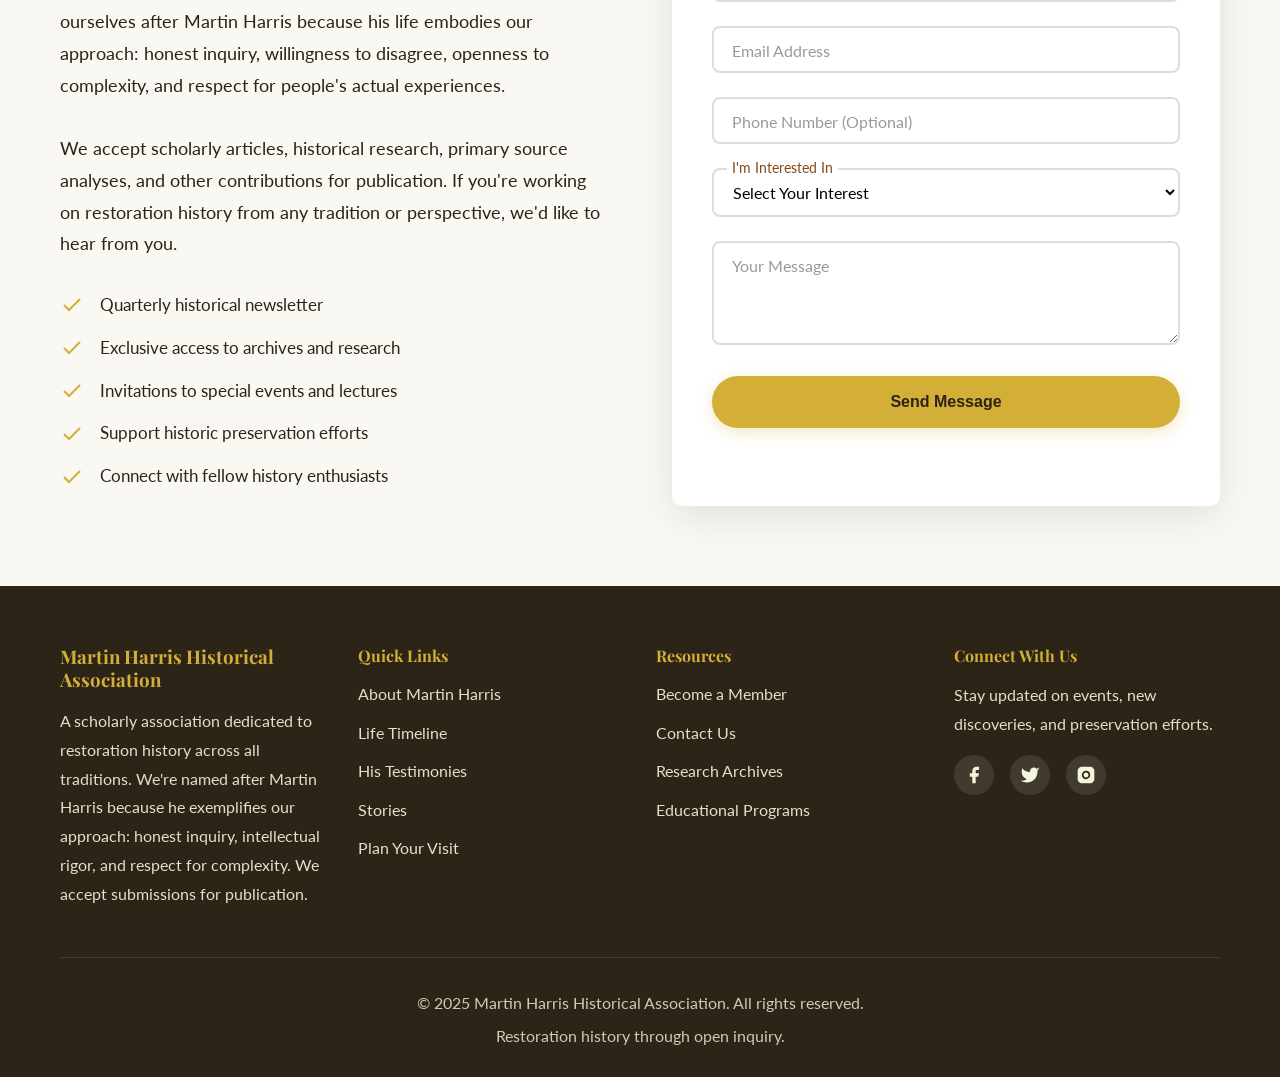
==== commit 9f51fb8a: "Clarify broader mission and humanize language throughout MAJOR CHANGES:  1. MISSION CLARIFICATION:  " ====
--- a/index.html
+++ b/index.html
@@ -3,7 +3,7 @@
 <head>
     <meta charset="UTF-8">
     <meta name="viewport" content="width=device-width, initial-scale=1.0">
-    <meta name="description" content="Martin Harris Historical Association - Exploring the complex, honest, and whimsical life of Martin Harris through open historical inquiry">
+    <meta name="description" content="Martin Harris Historical Association - A scholarly association studying restoration history across all traditions. We accept submissions for publication.">
     <title>Martin Harris Historical Association</title>
     <link rel="stylesheet" href="styles.css">
     <link rel="preconnect" href="https://fonts.googleapis.com">
@@ -39,10 +39,10 @@
         <div class="hero-overlay"></div>
         <div class="hero-content">
             <h1 class="hero-title fade-in">Martin Harris Historical Association</h1>
-            <p class="hero-subtitle fade-in-delay">Following Truth Wherever It Leads</p>
+            <p class="hero-subtitle fade-in-delay">Restoration History Through Open Inquiry</p>
             <div class="hero-buttons fade-in-delay-2">
-                <a href="#about" class="btn btn-primary">Explore His Complexity</a>
-                <a href="#membership" class="btn btn-secondary">Join the Conversation</a>
+                <a href="#about" class="btn btn-primary">Why Martin Harris?</a>
+                <a href="#membership" class="btn btn-secondary">Submit Research</a>
             </div>
         </div>
         <div class="scroll-indicator">
@@ -69,26 +69,26 @@
                 </div>
                 <div class="about-content">
                     <h3>A Complex, Honest Seeker</h3>
-                    <p class="lead">Martin Harris (1783-1875) was a prosperous farmer, treasure seeker, and one of the Three Witnesses to the Book of Mormon—a man whose honest seeking and willingness to speak his truth makes his story endlessly fascinating.</p>
-                    <p>Born in Easton, New York, Harris was shaped by the religious fervor and folk magic traditions of his time. Like many in the "burned-over district," he participated in treasure-seeking activities using seer stones, a practice that later intersected with his involvement in Joseph Smith's translation work.</p>
-                    <p>His journey was anything but straightforward. Harris financed the Book of Mormon's publication at great personal cost, testified to seeing the golden plates and an angel, yet was excommunicated in 1837. He explored various religious movements—joining the Strangites, Whitmerites, and others—always searching, always honest about what he experienced and when he disagreed. His various accounts of his witness experience reveal a man grappling with spiritual versus physical sight, never denying his core experience but honest about its nature.</p>
-                    <p>What makes Harris remarkable isn't unwavering certainty, but his persistent honesty and spiritual seeking—qualities that invite us to explore restoration history with the same openness he brought to his own spiritual journey.</p>
+                    <p class="lead">Martin Harris (1783-1875) was a prosperous farmer, treasure seeker, and one of the Three Witnesses to the Book of Mormon. He spent his life searching for religious truth, moving between different restoration movements as he tried to make sense of his spiritual experiences.</p>
+                    <p>Born in Easton, New York, Harris grew up in the "burned-over district" where religious enthusiasm and folk magic traditions overlapped. He participated in treasure-seeking with seer stones—a common practice in his community that would later connect him to Joseph Smith's work.</p>
+                    <p>Harris mortgaged his farm to publish the Book of Mormon in 1830, but his relationship with the early church was complicated. Excommunicated in 1837 after criticizing Joseph Smith's financial leadership, he spent decades affiliated with various restoration movements: the Strangites, Whitmerites, Gladden Bishop's group, and even the Shakers. He carried his testimony about seeing the golden plates to each community, while also being candid about experiencing the vision with "spiritual eyes" rather than natural sight.</p>
+                    <p>His restless church membership and honest admissions about the nature of his witness make him a perfect patron for studying restoration history. Like Harris, we're interested in the actual human experiences behind these movements—the complexity, the disagreements, the ongoing search for meaning.</p>
                     <div class="stats-grid">
                         <div class="stat-item">
                             <h4>92</h4>
-                            <p>Years of Seeking</p>
+                            <p>Years of Life</p>
                         </div>
                         <div class="stat-item">
                             <h4>$3,000</h4>
-                            <p>Mortgaged Fortune</p>
+                            <p>Mortgaged Farm</p>
                         </div>
                         <div class="stat-item">
-                            <h4>Multiple</h4>
-                            <p>Religious Affiliations</p>
+                            <h4>6+</h4>
+                            <p>Church Affiliations</p>
                         </div>
                         <div class="stat-item">
-                            <h4>Never</h4>
-                            <p>Denied His Witness</p>
+                            <h4>1837</h4>
+                            <p>Excommunicated</p>
                         </div>
                     </div>
                 </div>
@@ -181,7 +181,7 @@
                     <div class="timeline-content">
                         <h3>1846</h3>
                         <h4>Joins the Strangites</h4>
-                        <p>After Joseph Smith's death, joins James Strang's movement, attracted by Strang's claim to have received plates and divine revelation. Always seeking authentic spiritual experience.</p>
+                        <p>After Joseph Smith died, Harris joined James Strang's movement. Strang claimed to have received plates and revelations too, which probably appealed to Harris's sense of what the restoration should look like.</p>
                     </div>
                 </div>
                 <div class="timeline-item">
@@ -197,7 +197,7 @@
                     <div class="timeline-content">
                         <h3>1855</h3>
                         <h4>The Shakers</h4>
-                        <p>Briefly affiliated with the Shakers, sharing his witness testimony with them and expressing openness to their spiritual experiences—demonstrating his ecumenical approach to religious truth.</p>
+                        <p>Harris even spent time with the Shakers, sharing his Book of Mormon testimony with them while being open to their spiritual gifts. He didn't seem to think you had to pick just one restoration movement.</p>
                     </div>
                 </div>
                 <div class="timeline-item">
@@ -213,7 +213,7 @@
                     <div class="timeline-content">
                         <h3>1870</h3>
                         <h4>Journey to Utah</h4>
-                        <p>At age 87, accepts an invitation to move to Utah, his way paid by faithful Latter-day Saints. Reunites with the Utah branch of the restoration movement.</p>
+                        <p>At 87, Harris accepted an invitation from Utah Mormons who paid his travel costs. He spent his final years with the Utah church, one of many restoration groups he'd been part of over his long life.</p>
                     </div>
                 </div>
                 <div class="timeline-item">
@@ -221,7 +221,7 @@
                     <div class="timeline-content">
                         <h3>1875</h3>
                         <h4>Death in Clarkston</h4>
-                        <p>Dies in Clarkston, Utah, on July 10, 1875. To the end, he maintained his witness while remaining honest about the nature of his spiritual experiences—never denying, always clarifying.</p>
+                        <p>Died in Clarkston, Utah, on July 10, 1875, at age 92. He was still talking about his witness experience and still making distinctions about spiritual versus physical sight.</p>
                     </div>
                 </div>
             </div>
@@ -236,7 +236,7 @@
                 <div class="title-underline"></div>
             </div>
             <div class="testimonies-intro">
-                <p class="lead">Martin Harris's witness testimony evolved and clarified over time—not through denial, but through honest refinement. His various statements reveal a man committed to truth-telling, even when it complicated his narrative.</p>
+                <p class="lead">Harris gave different accounts of his witness experience over his lifetime. Sometimes he emphasized the spiritual nature of the vision, other times he affirmed its physical reality. His willingness to clarify and nuance his testimony—even when it created problems for him—tells us something important about how people experience and describe sacred events.</p>
             </div>
             <div class="legacy-grid">
                 <div class="legacy-card">
@@ -258,7 +258,7 @@
                         </svg>
                     </div>
                     <h3>"Spiritual Eyes" (1838-1869)</h3>
-                    <p>When pressed by skeptics, Harris clarified he saw the plates "with the eye of faith" or "spiritual eyes"—not denying his experience, but honestly distinguishing it from ordinary physical sight. This nuance troubled some but demonstrated his integrity.</p>
+                    <p>When skeptics pushed him, Harris would clarify that he saw the plates "with the eye of faith" or "spiritual eyes"—not regular physical sight. This distinction troubled some people who wanted a more straightforward testimony, but Harris stuck to what he actually experienced.</p>
                 </div>
                 <div class="legacy-card">
                     <div class="legacy-icon">
@@ -279,8 +279,8 @@
                             <path d="M16 3.13a4 4 0 010 7.75"/>
                         </svg>
                     </div>
-                    <h3>Never Denied</h3>
-                    <p>Despite excommunication, poverty, and changing religious affiliations, Harris never recanted his core witness. He testified to Strangites, Shakers, and eventually Utah Mormons—always maintaining something profound happened in 1829.</p>
+                    <h3>A Testimony Across Churches</h3>
+                    <p>Harris carried his witness testimony to every religious community he joined—Strangites, Shakers, Whitmerites, and eventually the Utah church. He kept testifying about what he'd experienced while also being honest about the nature of that experience. His story traveled with him.</p>
                 </div>
                 <div class="legacy-card">
                     <div class="legacy-icon">
@@ -290,7 +290,7 @@
                         </svg>
                     </div>
                     <h3>Historical Value</h3>
-                    <p>His evolving testimonies provide rich material for historians. Rather than simple proof, they offer insight into 19th-century religious experience, the nature of spiritual witness, and one man's lifelong grappling with the sacred.</p>
+                    <p>For historians, Harris's multiple accounts are actually more useful than a single consistent story would be. They show us how people in the 1800s understood spiritual experiences, how they talked about sacred events, and how those descriptions changed depending on the audience.</p>
                 </div>
                 <div class="legacy-card">
                     <div class="legacy-icon">
@@ -299,8 +299,8 @@
                             <polyline points="22 4 12 14.01 9 11.01"/>
                         </svg>
                     </div>
-                    <h3>Honesty as Legacy</h3>
-                    <p>Perhaps Harris's greatest gift is his refusal to simplify. He showed it's possible to maintain conviction while acknowledging complexity—a model for honest historical and spiritual inquiry.</p>
+                    <h3>Why We Study Him</h3>
+                    <p>Harris wouldn't simplify his story even when it would have been easier. He maintained his convictions while admitting to complexity. That's exactly the kind of honesty we want to bring to restoration history—looking at what actually happened, not what we wish had happened.</p>
                 </div>
             </div>
         </div>
@@ -314,32 +314,32 @@
                 <div class="title-underline"></div>
             </div>
             <div class="stories-intro">
-                <p class="lead">Martin Harris saw the world through eyes attuned to wonder. His life is full of stories that reveal his spiritual sensitivity, his eccentricity, and his willingness to find the divine in unexpected places.</p>
+                <p class="lead">Harris saw sacred meaning everywhere—not just in angels and golden plates, but in everyday encounters. These stories show someone who took his spiritual life seriously while also being, well, a bit odd. That combination makes him fascinating.</p>
             </div>
             <div class="stories-grid">
                 <div class="story-card">
                     <h3>🦌 The Deer and the Christ</h3>
-                    <p>In one of the most endearing stories about Harris, he reportedly encountered a deer in the woods and experienced what he understood as a mystical encounter with Christ. This blend of nature mysticism and Christian devotion was characteristic of his spiritual openness—seeing the divine not only in visions of angels but in the created world itself. The story embodies his whimsical yet earnest approach to religious experience.</p>
+                    <p>Harris once encountered a deer in the woods and experienced it as a meeting with Christ. To modern ears this sounds strange, but it tells us something about how he understood sacred encounters—they could happen anywhere, not just in formally religious settings. The deer, the golden plates, the angel: all part of a world where the divine and the ordinary overlapped.</p>
                 </div>
                 <div class="story-card">
                     <h3>💰 The Money Digger</h3>
-                    <p>Before the Book of Mormon, Harris participated in treasure-seeking expeditions with seer stones and divining rods. Far from being embarrassed by this folk magic past, he saw it as part of his spiritual journey. His openness about these experiences—even after joining respectable society—shows his refreshing lack of pretension about his path to faith.</p>
+                    <p>Before the Book of Mormon, Harris went on treasure-seeking expeditions with seer stones and divining rods. He never tried to hide this folk magic background, even after becoming financially successful. That openness helps us understand the cultural context of early Mormon revelations—these practices weren't considered odd in rural New York at the time.</p>
                 </div>
                 <div class="story-card">
                     <h3>🎤 The Traveling Testifier</h3>
-                    <p>Even while affiliated with competing restoration movements, Harris traveled giving his Book of Mormon testimony. Imagine: a Strangite testifying to Joseph Smith's plates, or telling Shakers about his witness. He refused to let institutional boundaries limit his sharing of what he'd experienced—a true ecumenical spirit.</p>
+                    <p>Harris kept traveling and testifying about the golden plates even while belonging to churches that competed with the Utah Mormons. Picture it: a Strangite talking about Joseph Smith's plates, or a Shaker sympathizer bearing witness to the Book of Mormon. He clearly didn't think church membership should limit what he shared about his experiences.</p>
                 </div>
                 <div class="story-card">
                     <h3>📜 The Lost Manuscript</h3>
-                    <p>The loss of the 116 pages haunted Harris for years. Some saw it as his great failure; he may have seen it as his test. The incident shows his vulnerability to pressure (from his wife Lucy), his willingness to take risks, and the real human cost of being caught between family and faith. His honesty about this failure makes him more relatable than many religious figures.</p>
+                    <p>Harris took the first 116 pages of translation home to show his skeptical wife Lucy, and they disappeared. Some people saw it as his great failure. The incident shows how he got caught between family pressure and religious commitment—a very human problem. He never tried to dodge responsibility for it.</p>
                 </div>
                 <div class="story-card">
                     <h3>🏡 The Generous Friend</h3>
-                    <p>Despite losing his farm to publish the Book of Mormon, Harris remained generous. He helped other believers financially when he could, shared his testimony freely, and welcomed spiritual seekers. His financial sacrifice wasn't a one-time dramatic gesture—it set a pattern for a lifetime of generous seeking and sharing.</p>
+                    <p>Even after losing his farm to publish the Book of Mormon, Harris continued helping other believers financially when he could. He shared his testimony freely and welcomed spiritual seekers. The mortgage wasn't just one dramatic moment—it was part of how he lived his whole life.</p>
                 </div>
                 <div class="story-card">
                     <h3>👴 The Ancient Traveler</h3>
-                    <p>At 87 years old, Harris undertook the arduous journey to Utah—not because he needed convincing, but because his seeking spirit never rested. Even in old age, he remained curious, open, and willing to journey toward new understanding. He died among the Utah Saints, still testifying, still seeking, still honest.</p>
+                    <p>At 87, Harris made the long trip to Utah. Not because he'd decided the Utah church was the only right one, but because he was still seeking, still curious about different restoration movements. He died there a few years later, still talking about his witness experiences.</p>
                 </div>
             </div>
         </div>
@@ -399,8 +399,9 @@
             </div>
             <div class="membership-content">
                 <div class="membership-info">
-                    <h3>Join the Conversation</h3>
-                    <p>The Martin Harris Historical Association explores restoration history with honesty, curiosity, and openness. We honor Martin Harris's example by following truth wherever it leads—embracing complexity rather than simplifying it.</p>
+                    <h3>About the Association</h3>
+                    <p>The Martin Harris Historical Association studies the restoration movement as a whole—all the churches, all the splinter groups, all the competing visions of what the restoration should be. We named ourselves after Martin Harris because his life embodies our approach: honest inquiry, willingness to disagree, openness to complexity, and respect for people's actual experiences.</p>
+                    <p>We accept scholarly articles, historical research, primary source analyses, and other contributions for publication. If you're working on restoration history from any tradition or perspective, we'd like to hear from you.</p>
                     <ul class="benefits-list">
                         <li>
                             <svg viewBox="0 0 24 24" fill="none" stroke="currentColor" stroke-width="2">
@@ -452,11 +453,11 @@
                         <div class="form-group">
                             <select id="interest" name="interest" required>
                                 <option value="">Select Your Interest</option>
+                                <option value="submission">Submit Research/Article</option>
                                 <option value="membership">Membership Information</option>
                                 <option value="visiting">Planning a Visit</option>
                                 <option value="research">Research Inquiry</option>
-                                <option value="volunteer">Volunteer Opportunities</option>
-                                <option value="donation">Make a Donation</option>
+                                <option value="collaboration">Collaboration Opportunity</option>
                                 <option value="other">Other</option>
                             </select>
                             <label for="interest">I'm Interested In</label>
@@ -478,7 +479,7 @@
             <div class="footer-grid">
                 <div class="footer-section">
                     <h3>Martin Harris Historical Association</h3>
-                    <p>Exploring the complex, honest, and whimsical life of Martin Harris through open historical inquiry. Following truth wherever it leads, just as he did.</p>
+                    <p>A scholarly association dedicated to restoration history across all traditions. We're named after Martin Harris because he exemplifies our approach: honest inquiry, intellectual rigor, and respect for complexity. We accept submissions for publication.</p>
                 </div>
                 <div class="footer-section">
                     <h4>Quick Links</h4>
@@ -525,7 +526,7 @@
             </div>
             <div class="footer-bottom">
                 <p>&copy; 2025 Martin Harris Historical Association. All rights reserved.</p>
-                <p>Seeking honestly. Embracing complexity. Following truth.</p>
+                <p>Restoration history through open inquiry.</p>
             </div>
         </div>
     </footer>
--- a/styles.css
+++ b/styles.css
@@ -358,6 +358,7 @@
 
 .about {
     background-color: var(--background-light);
+    padding-top: 120px;
 }
 
 .about-grid {
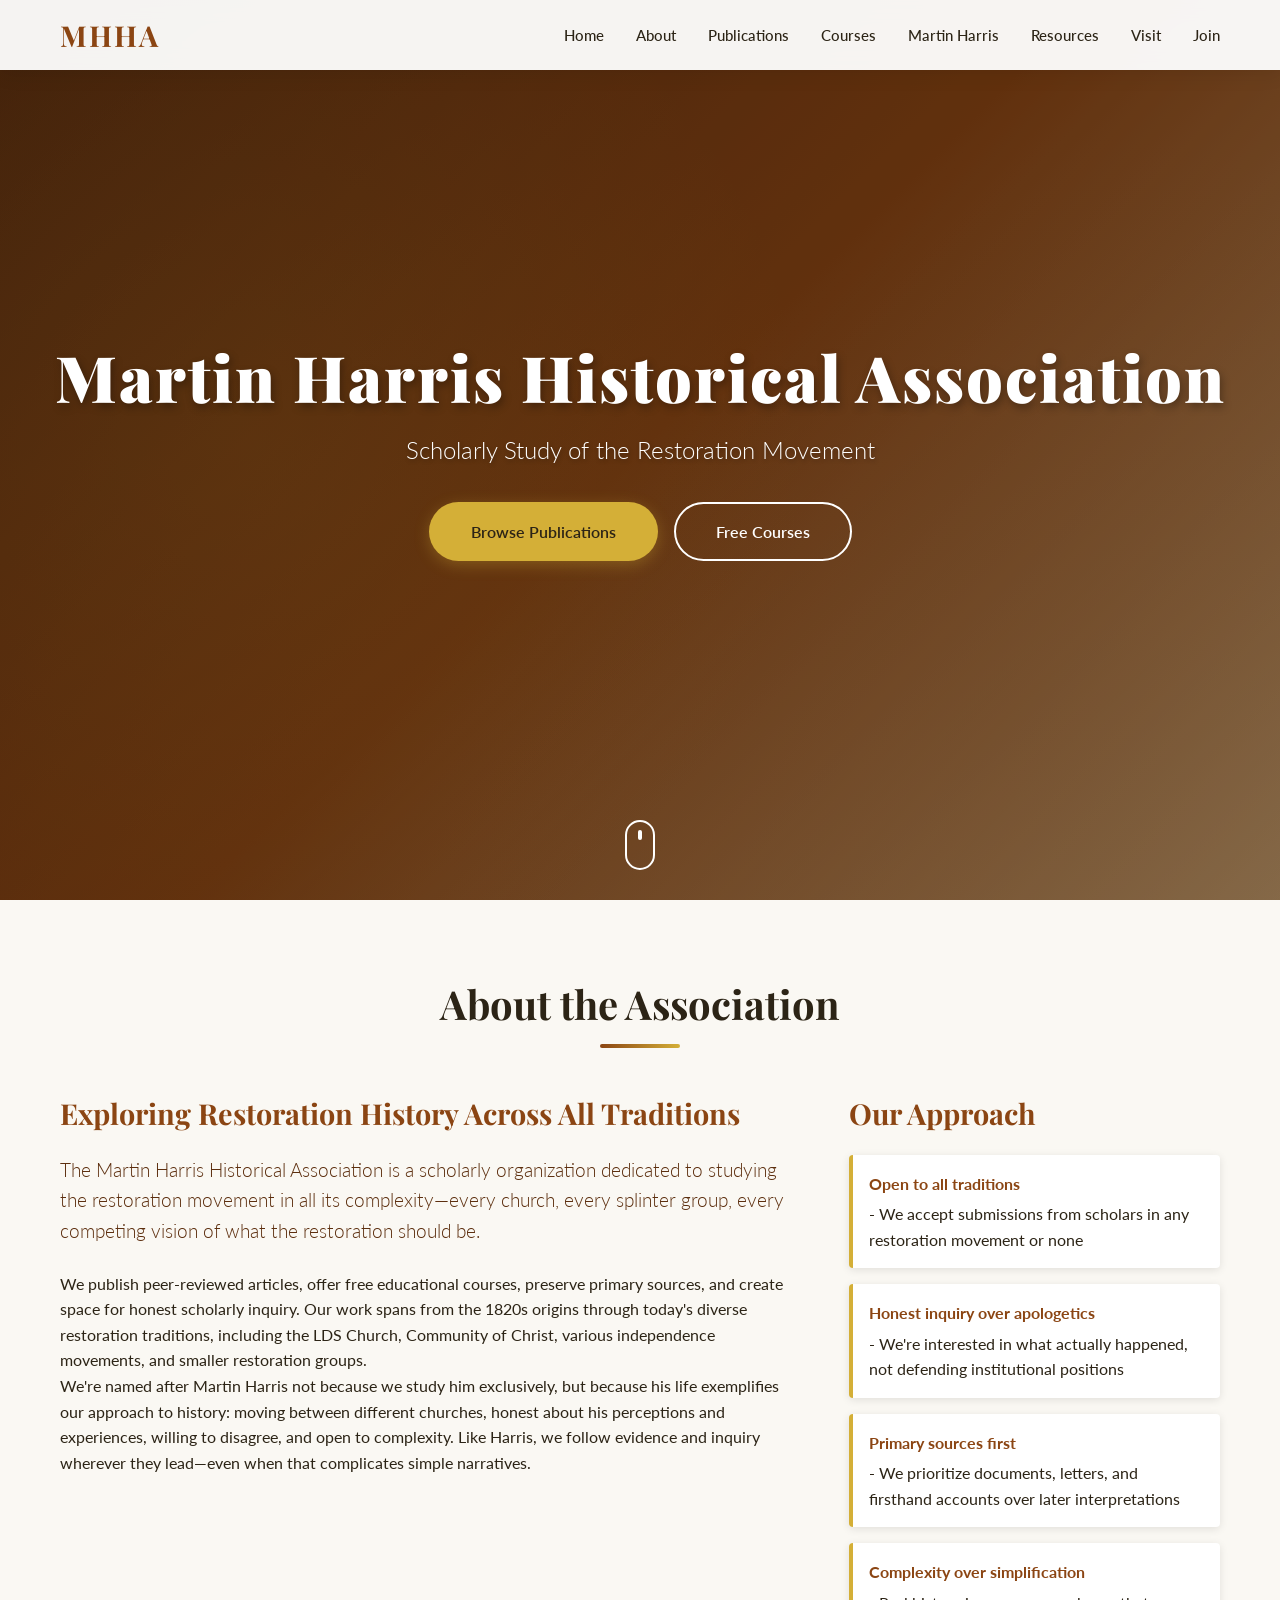
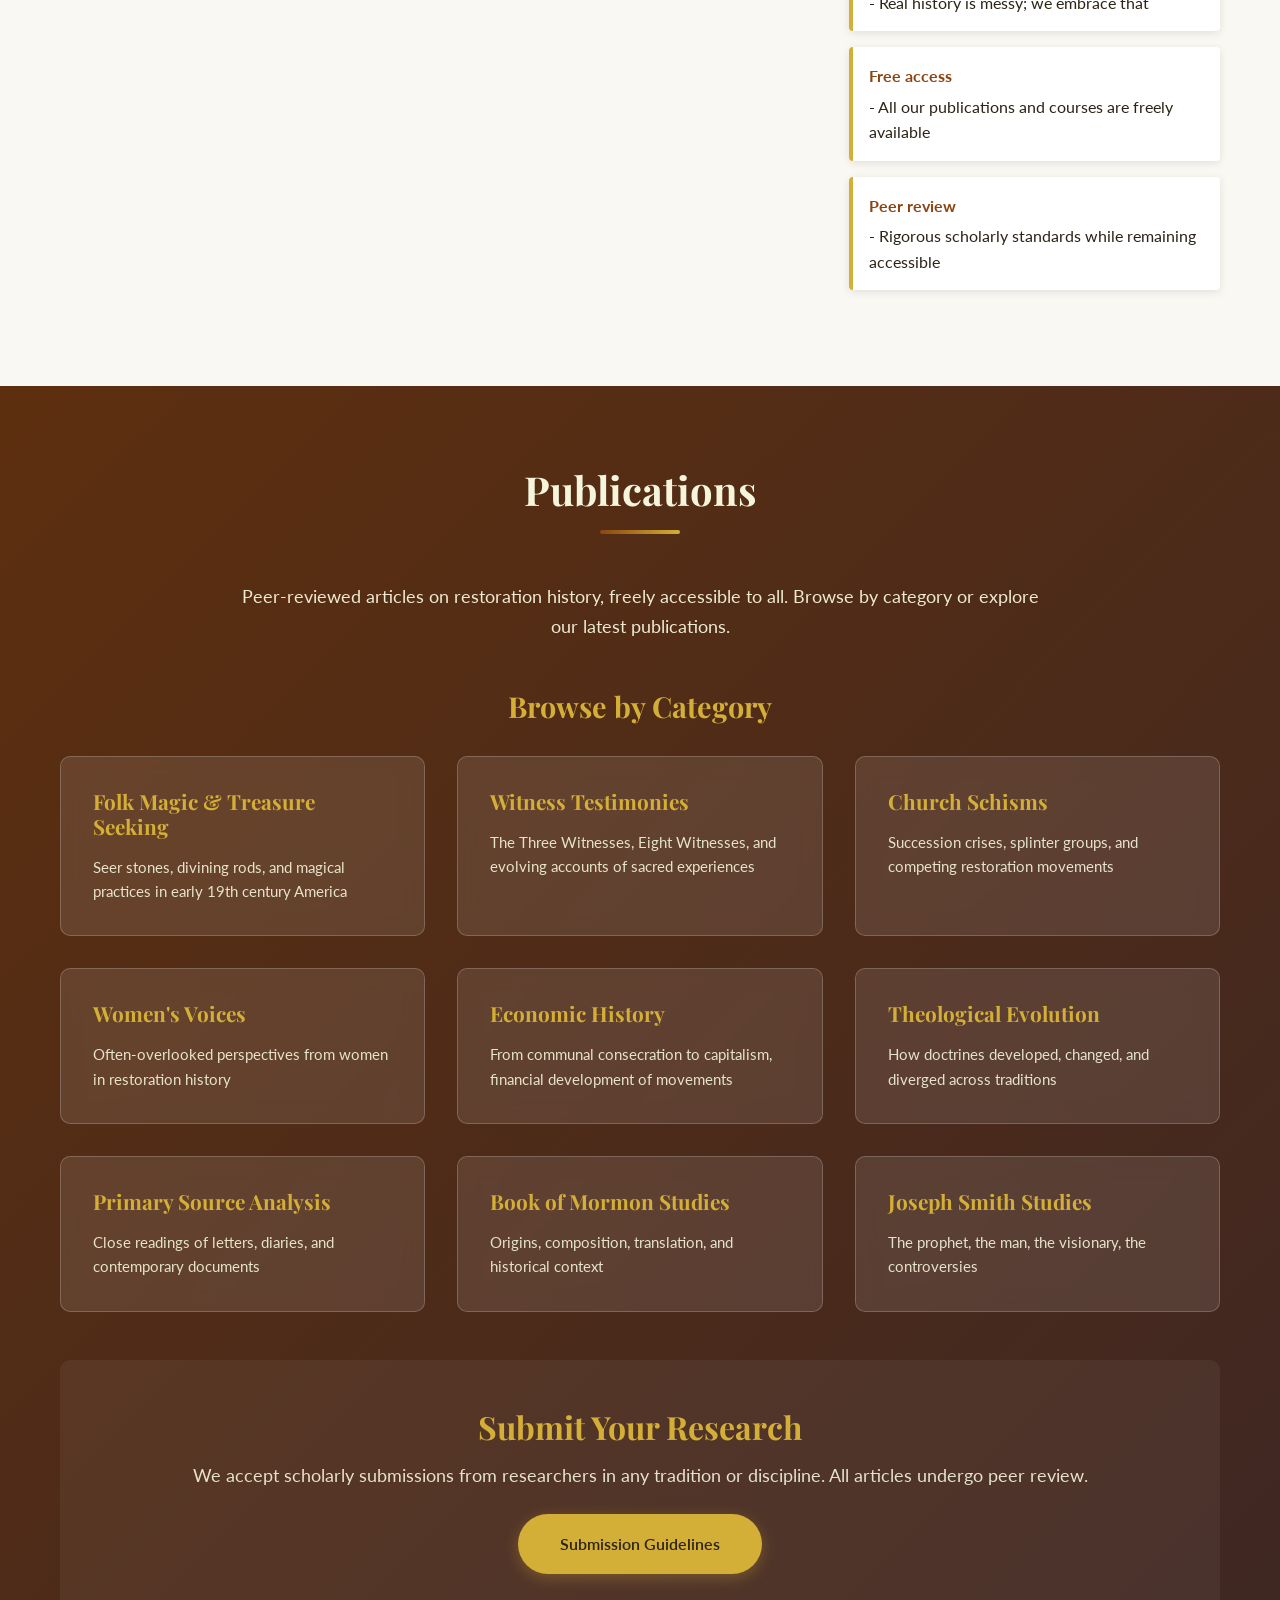
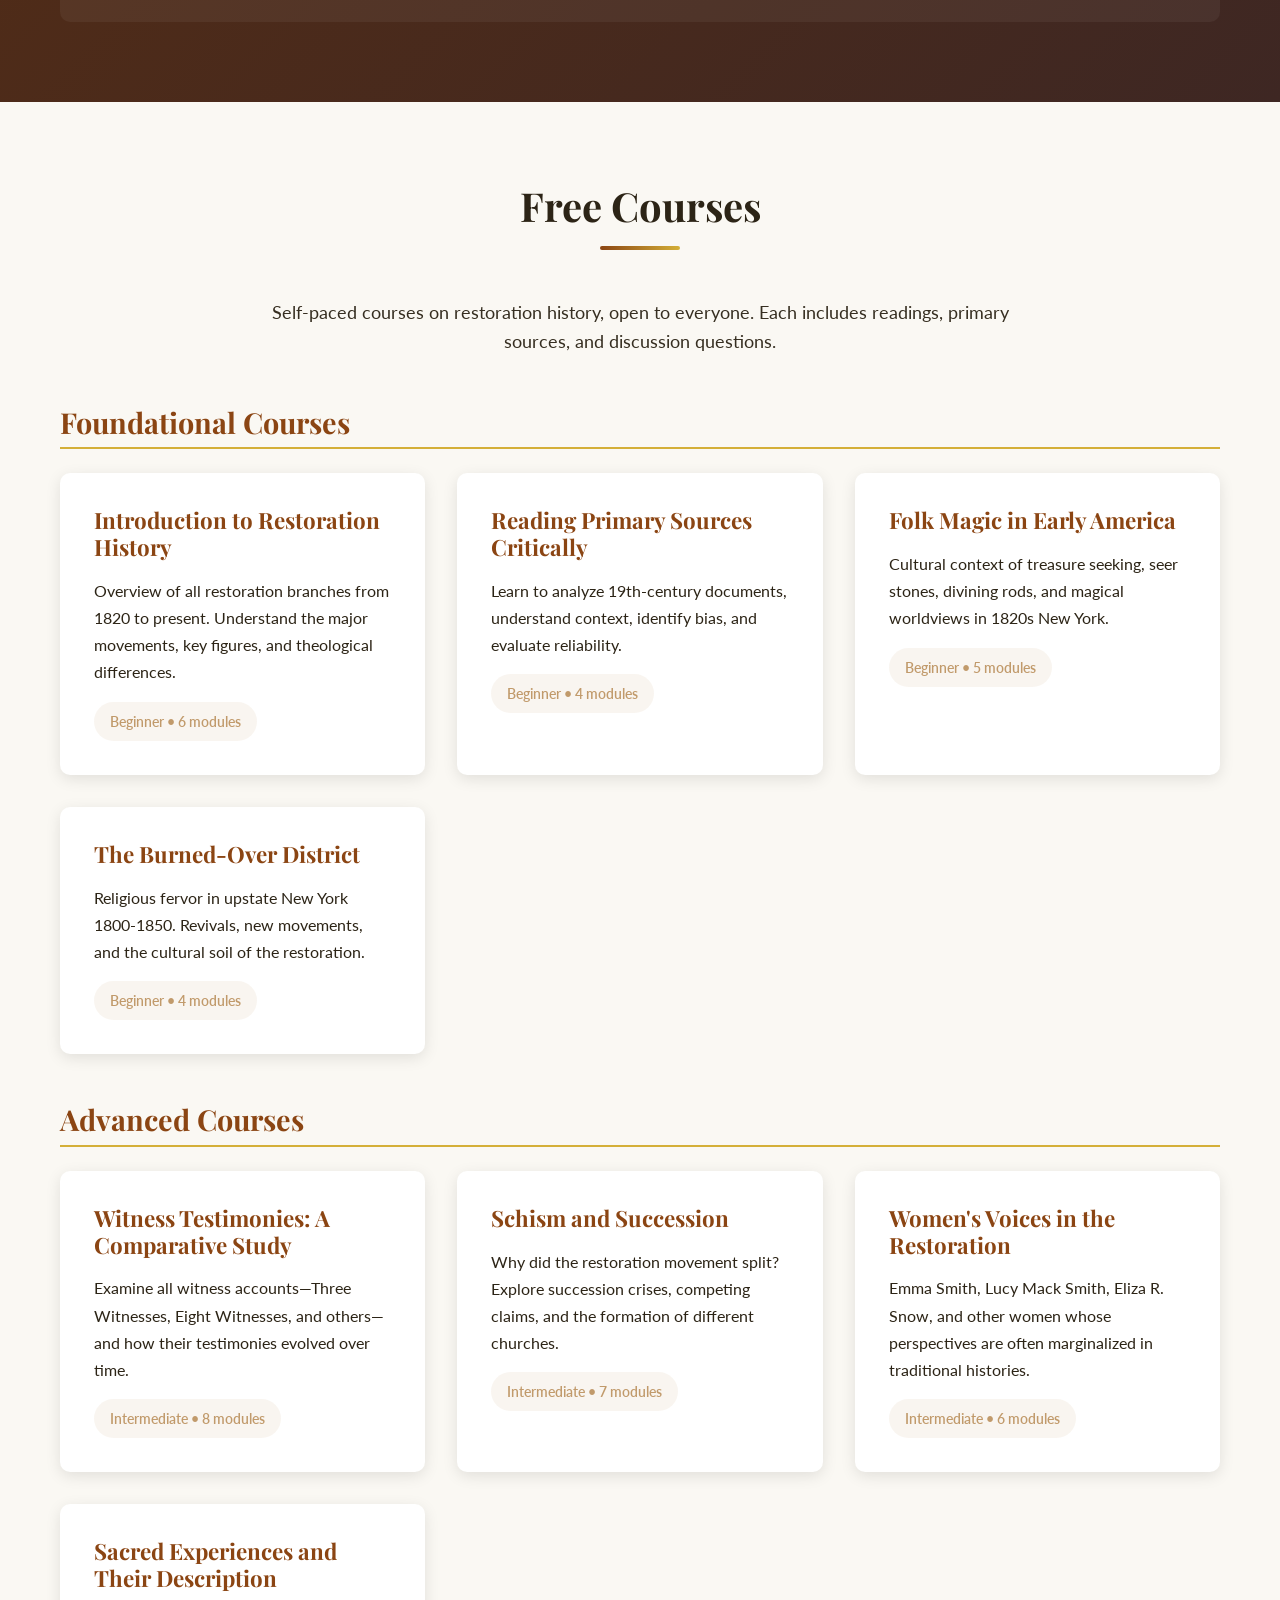
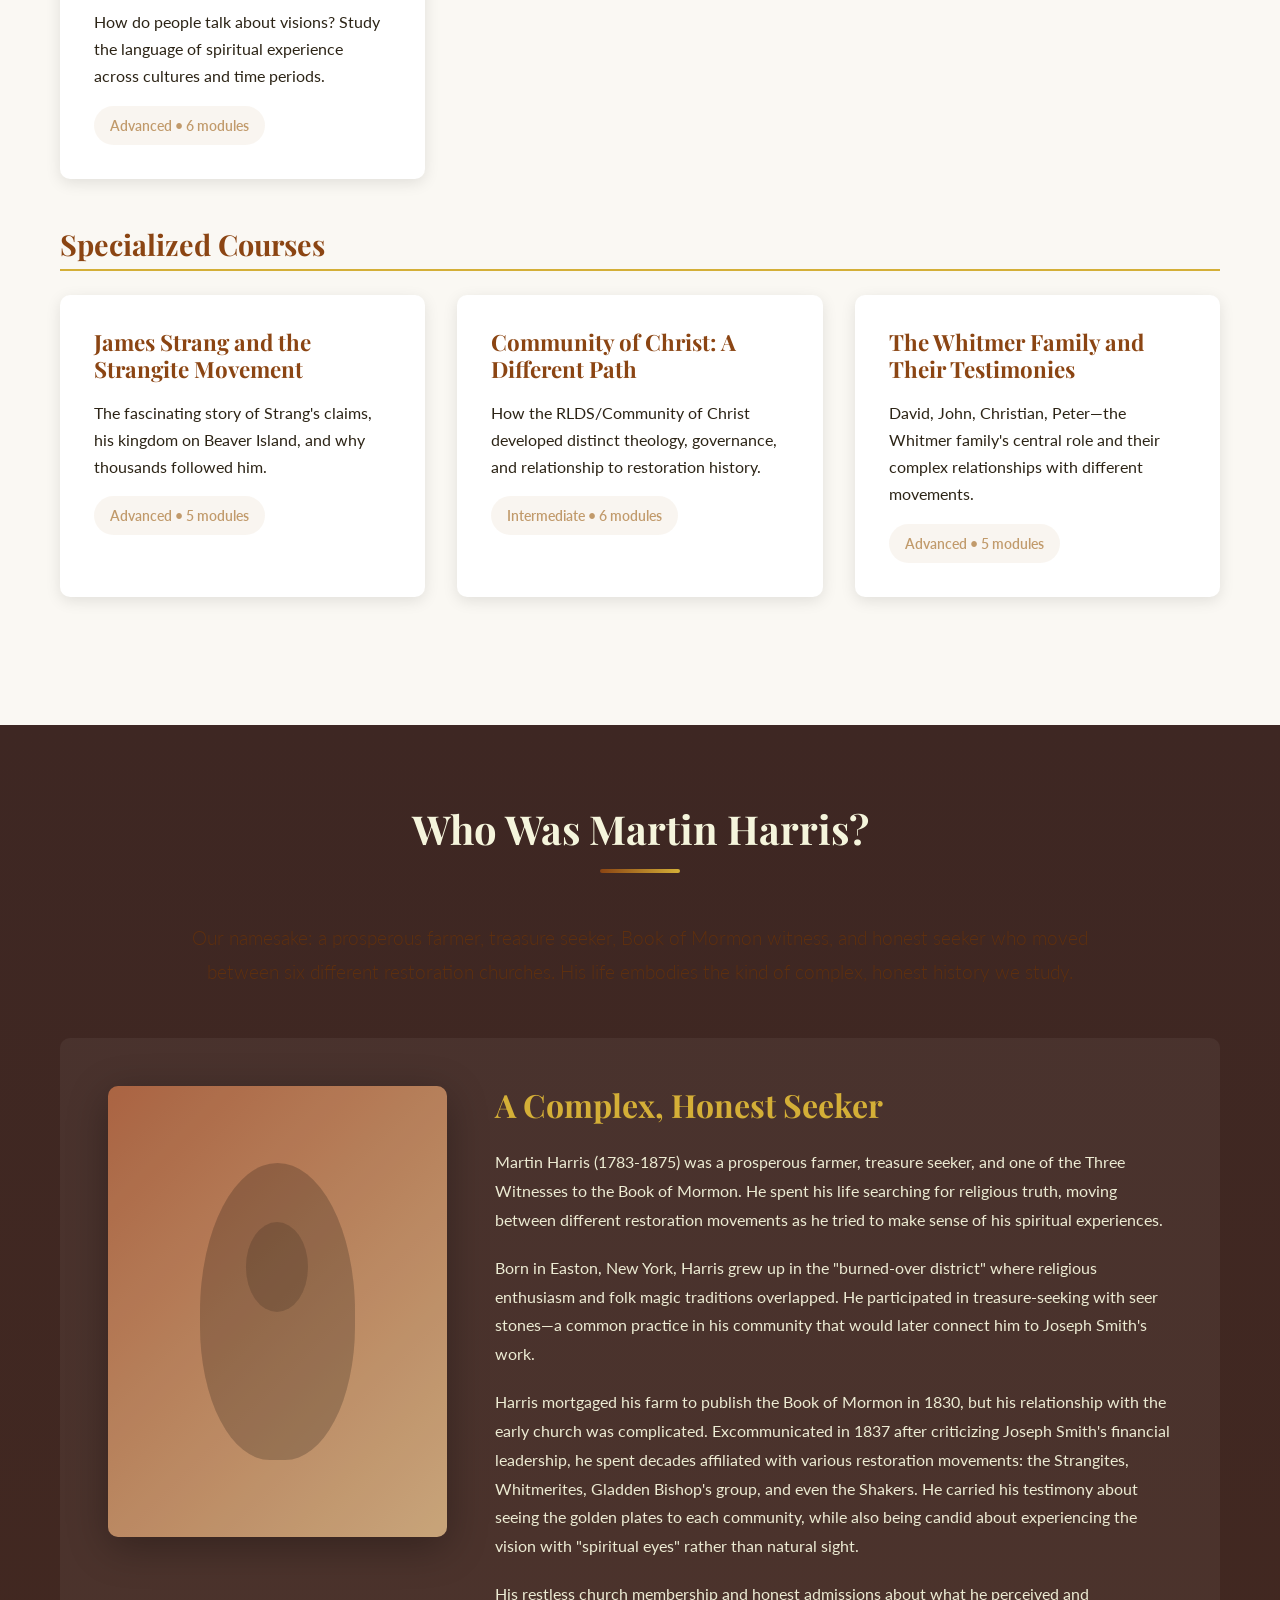
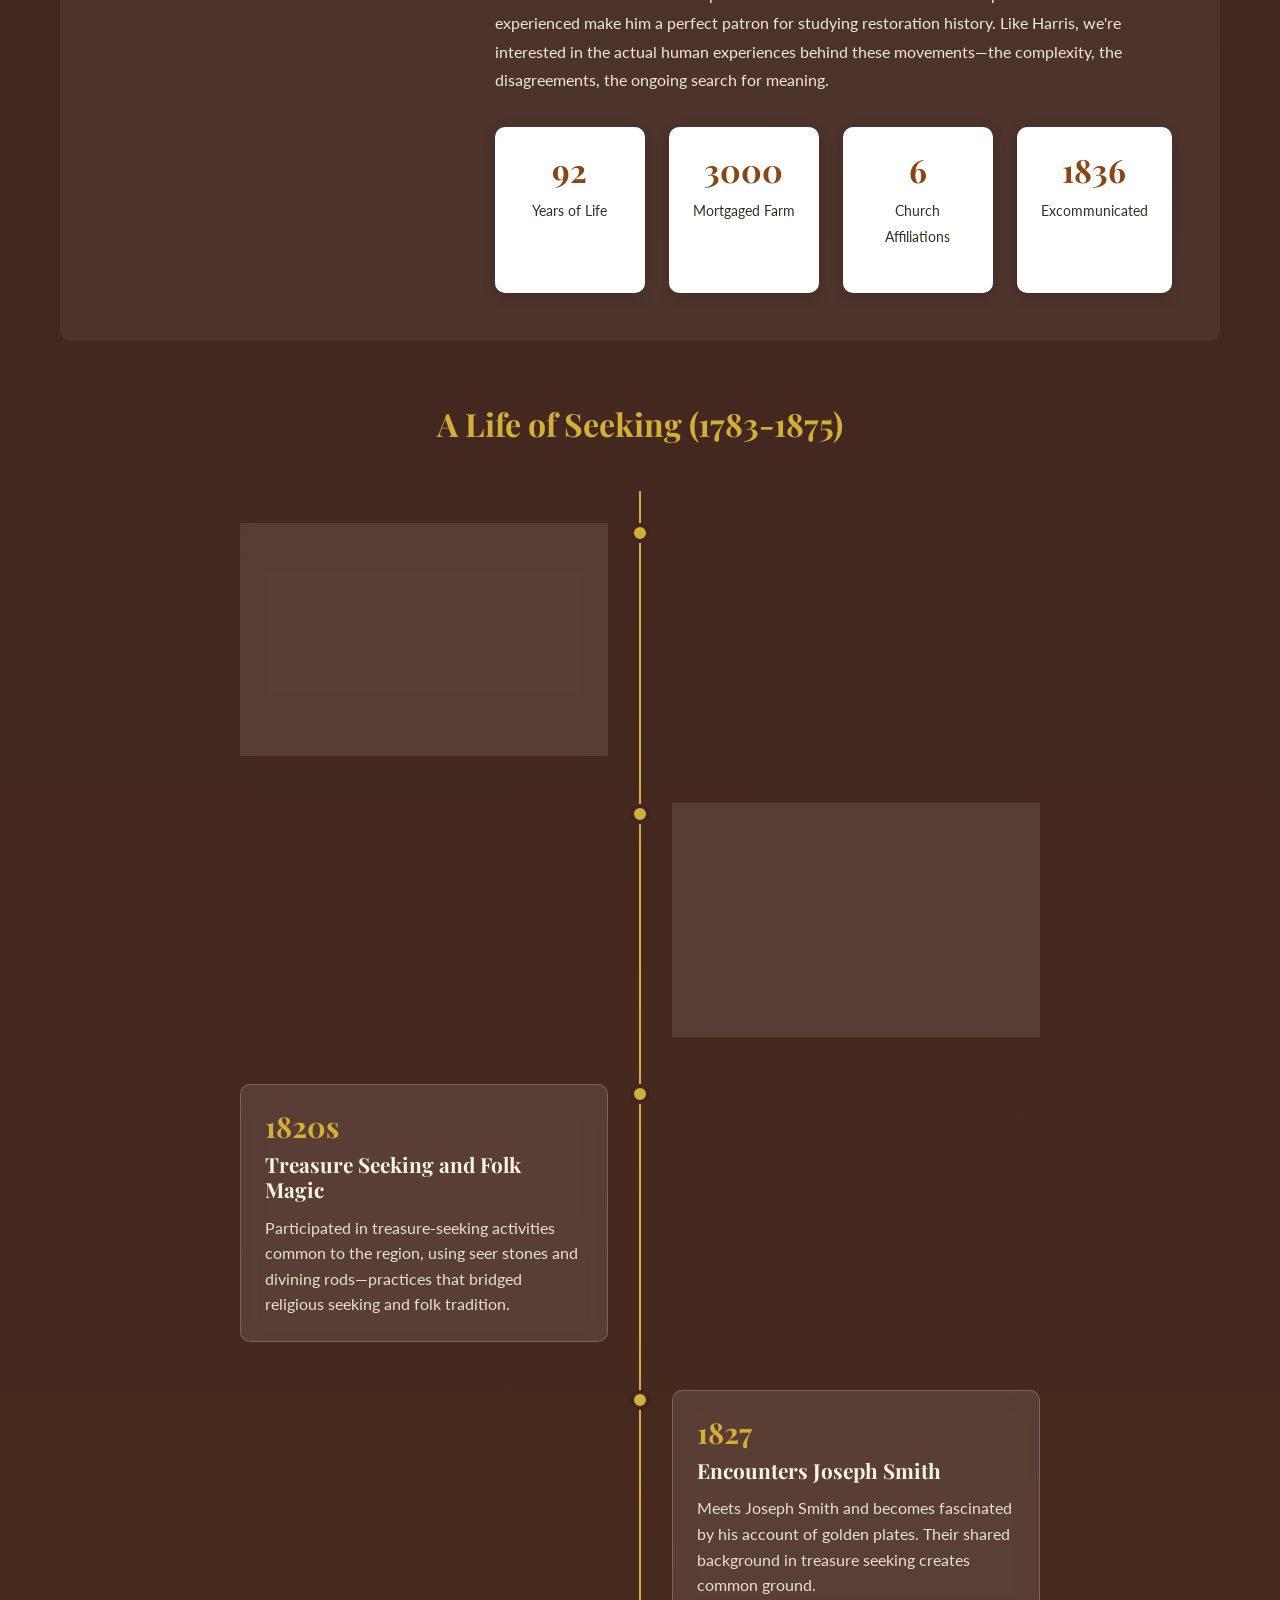
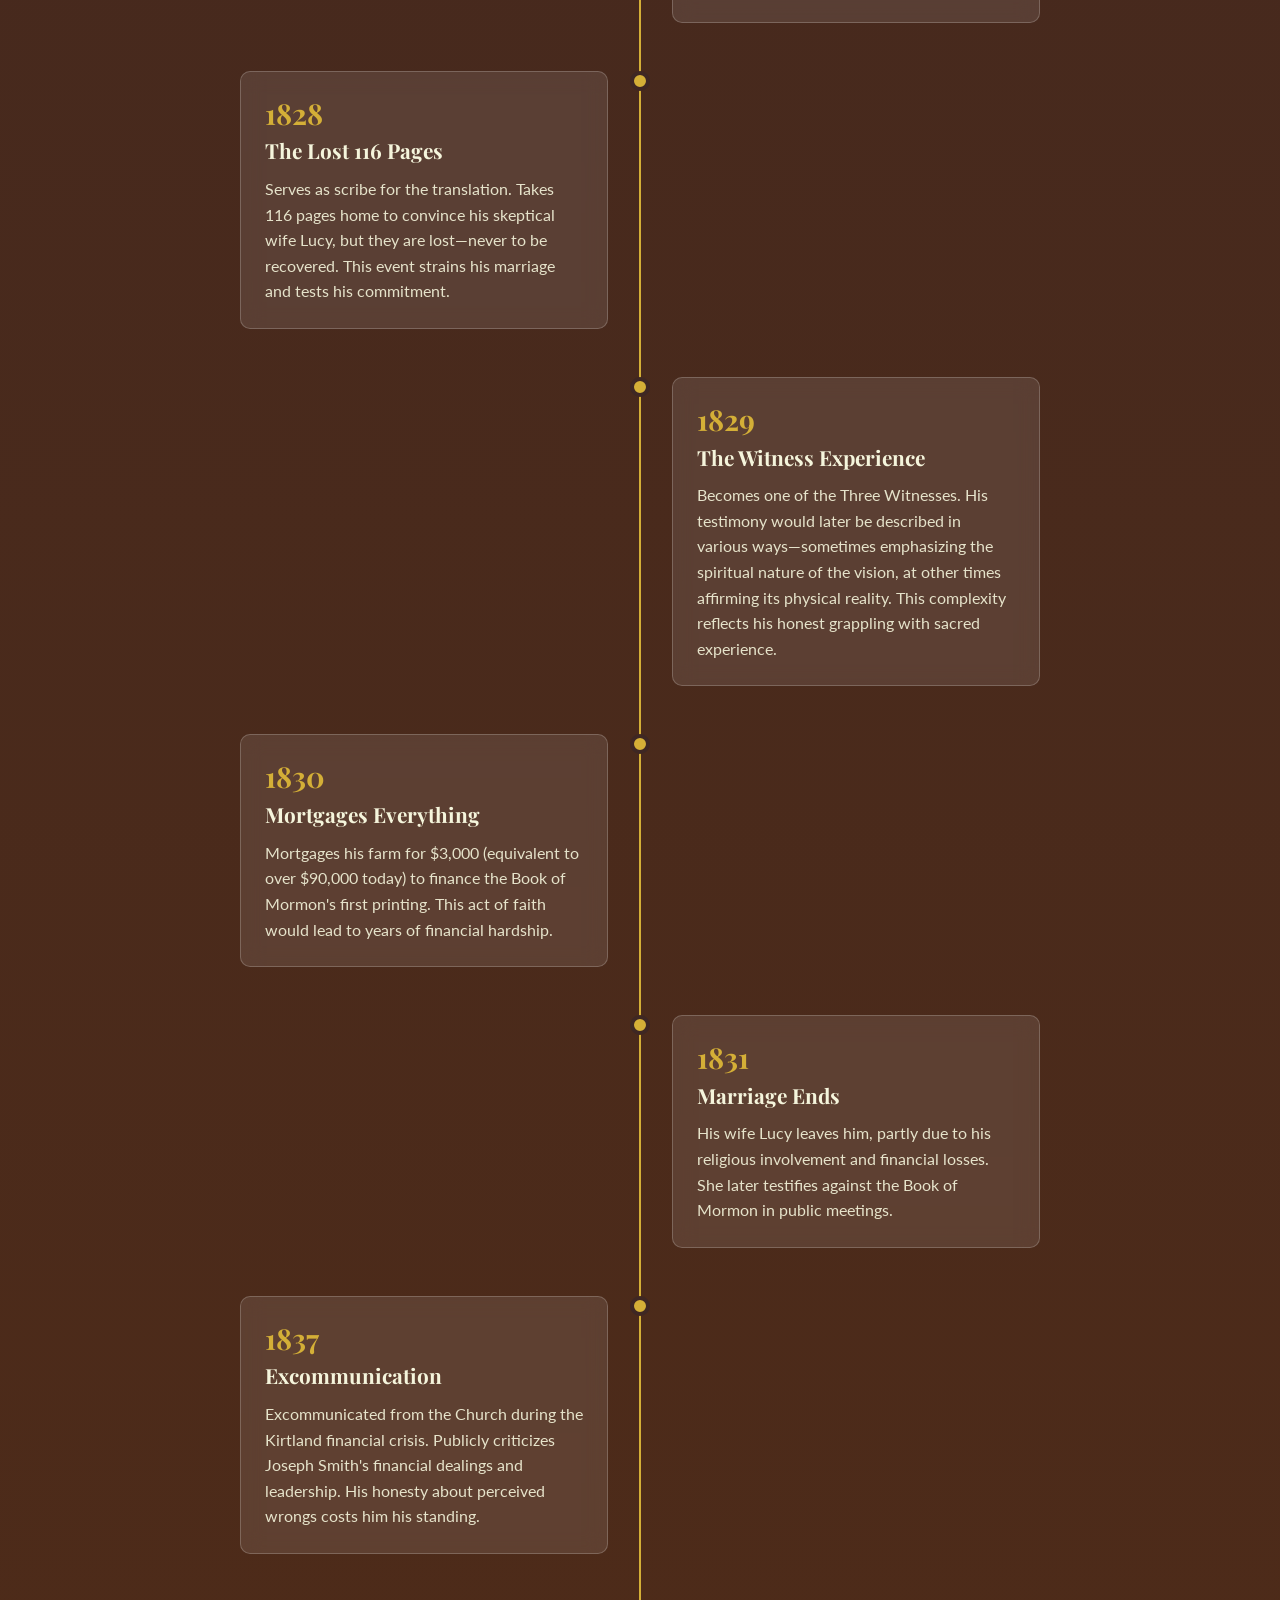
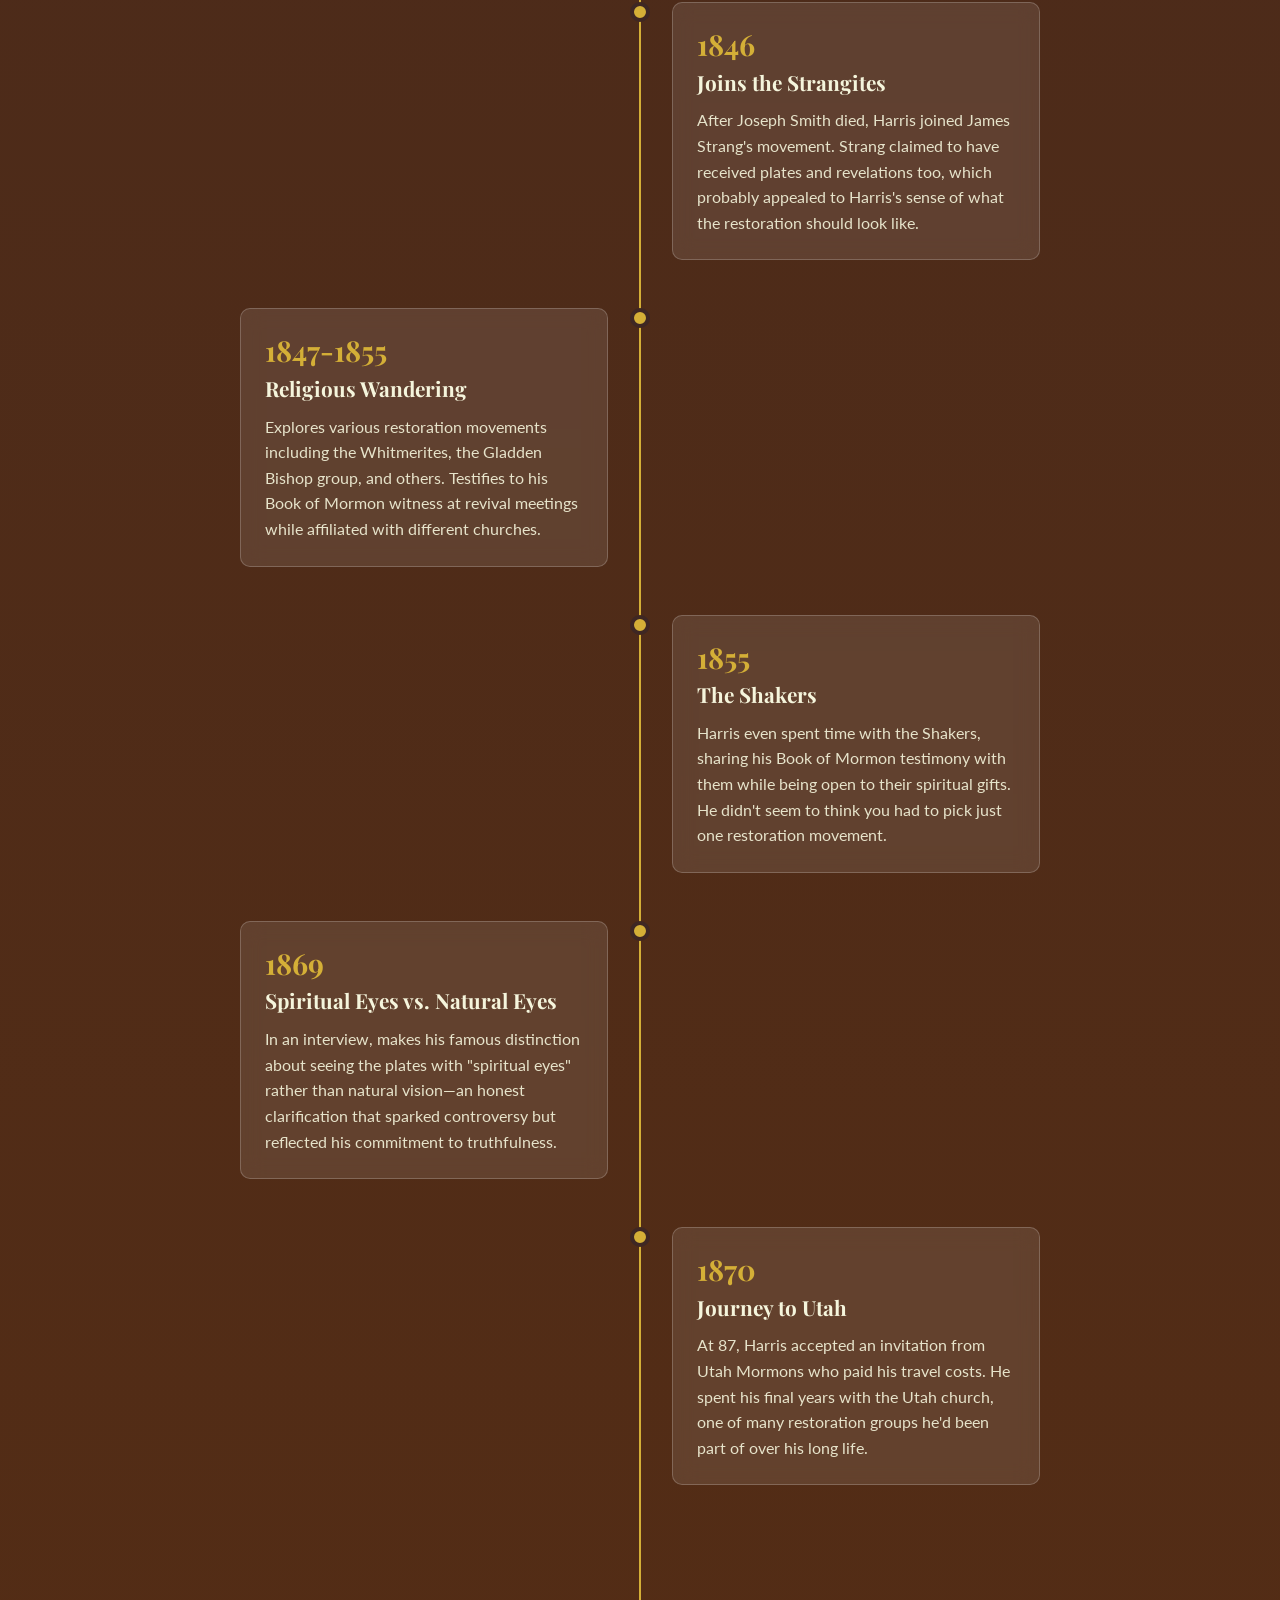
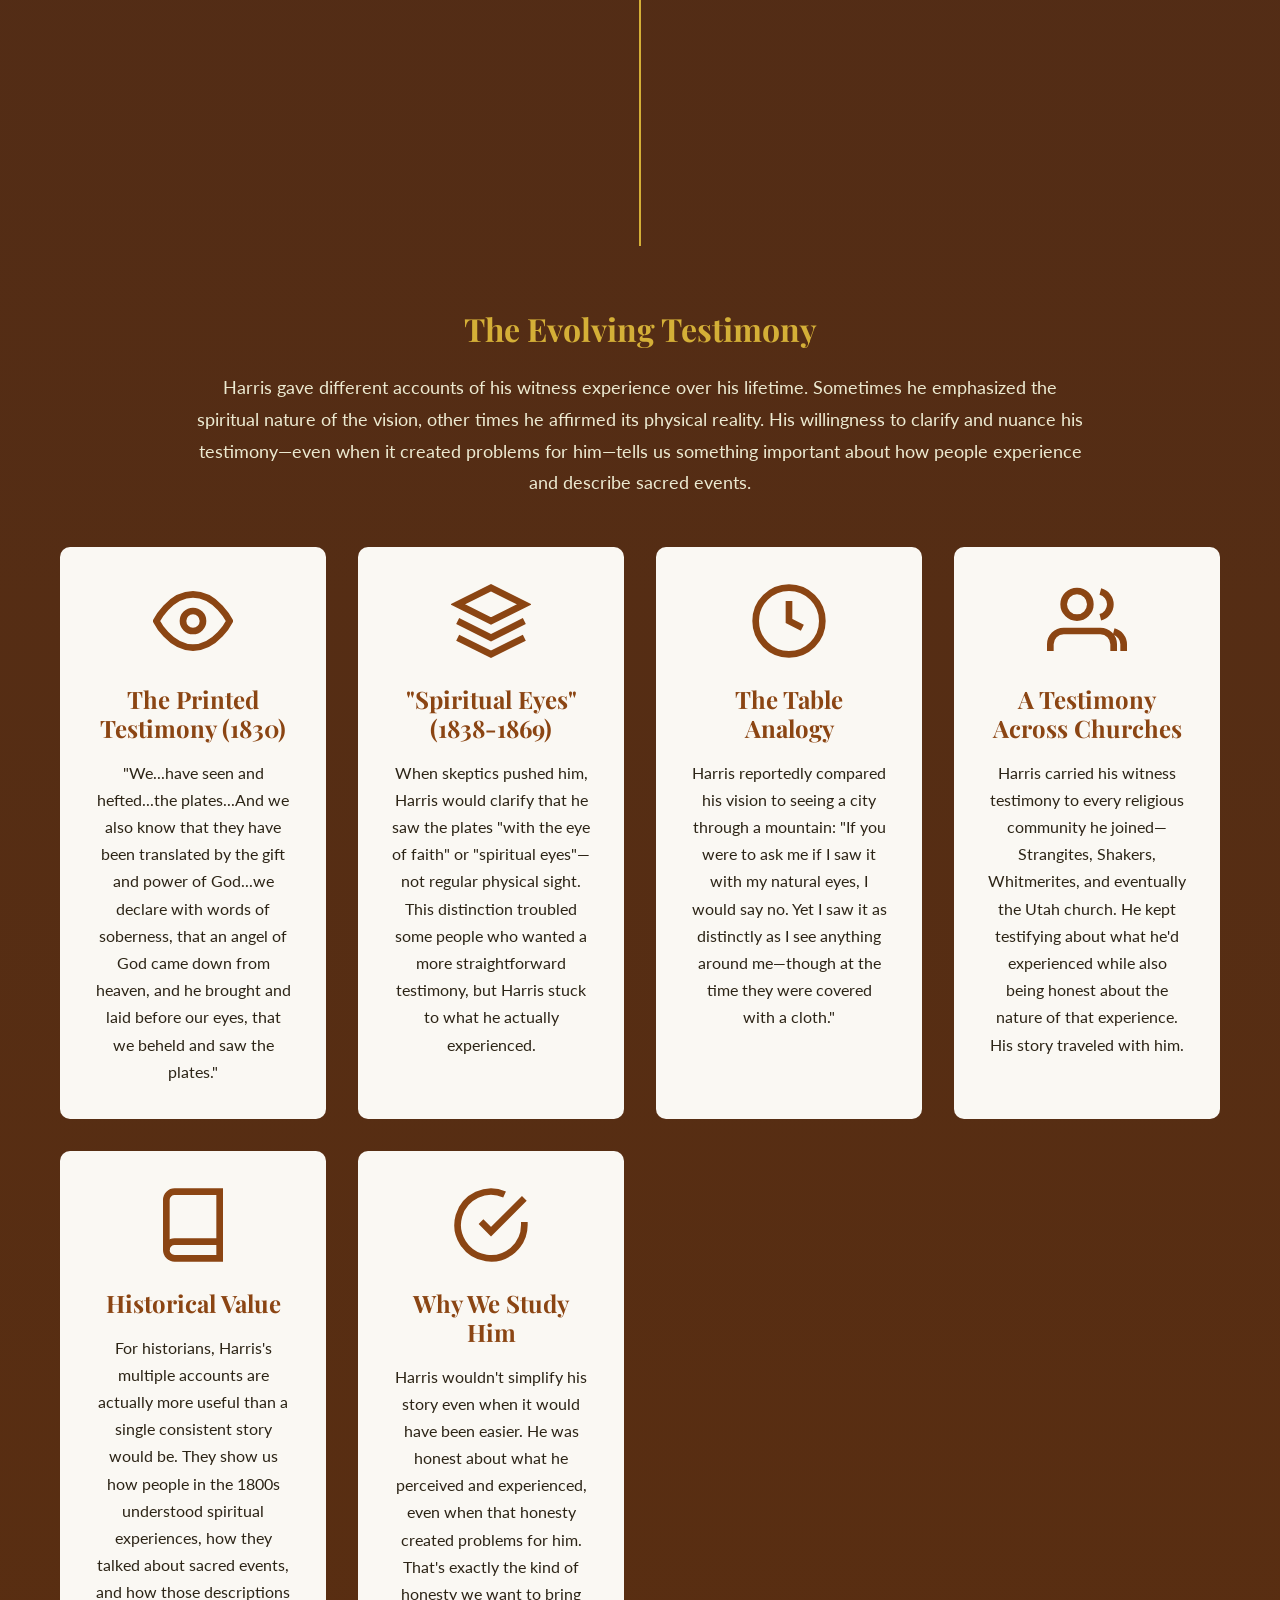
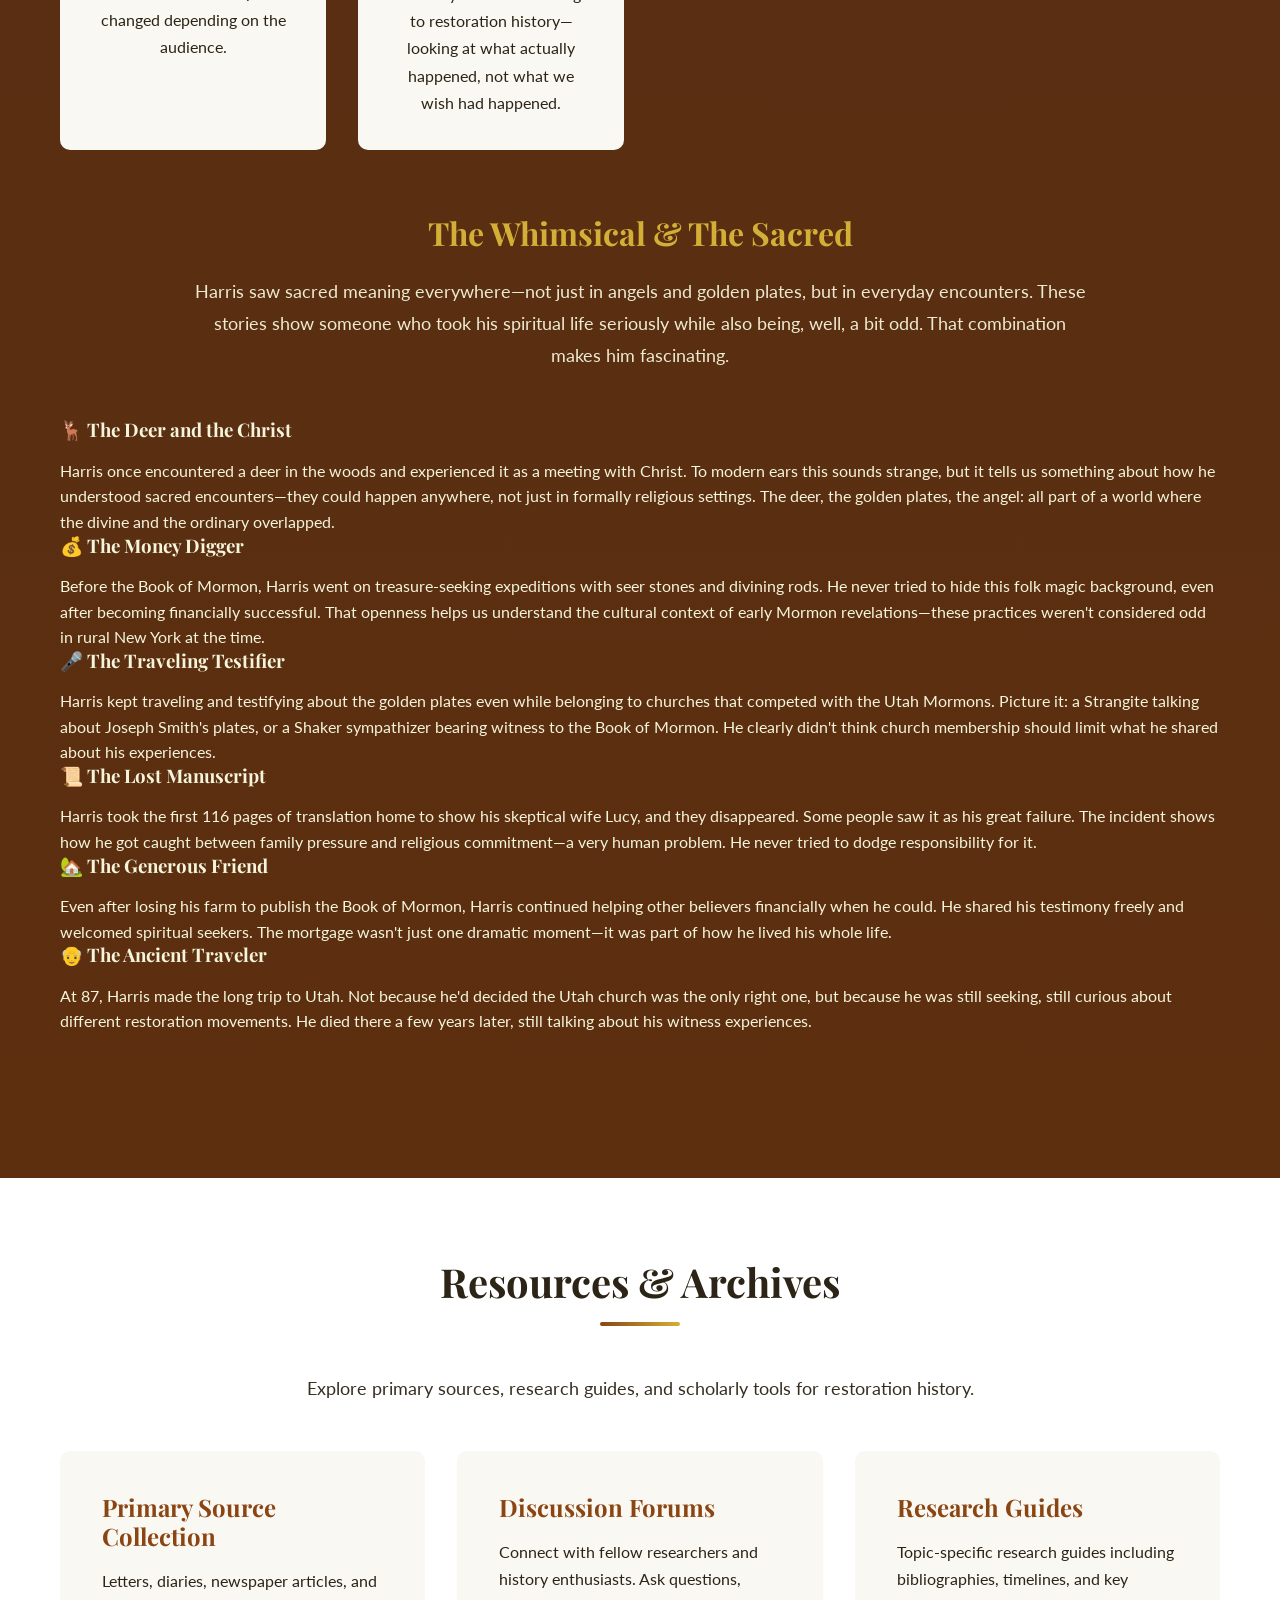
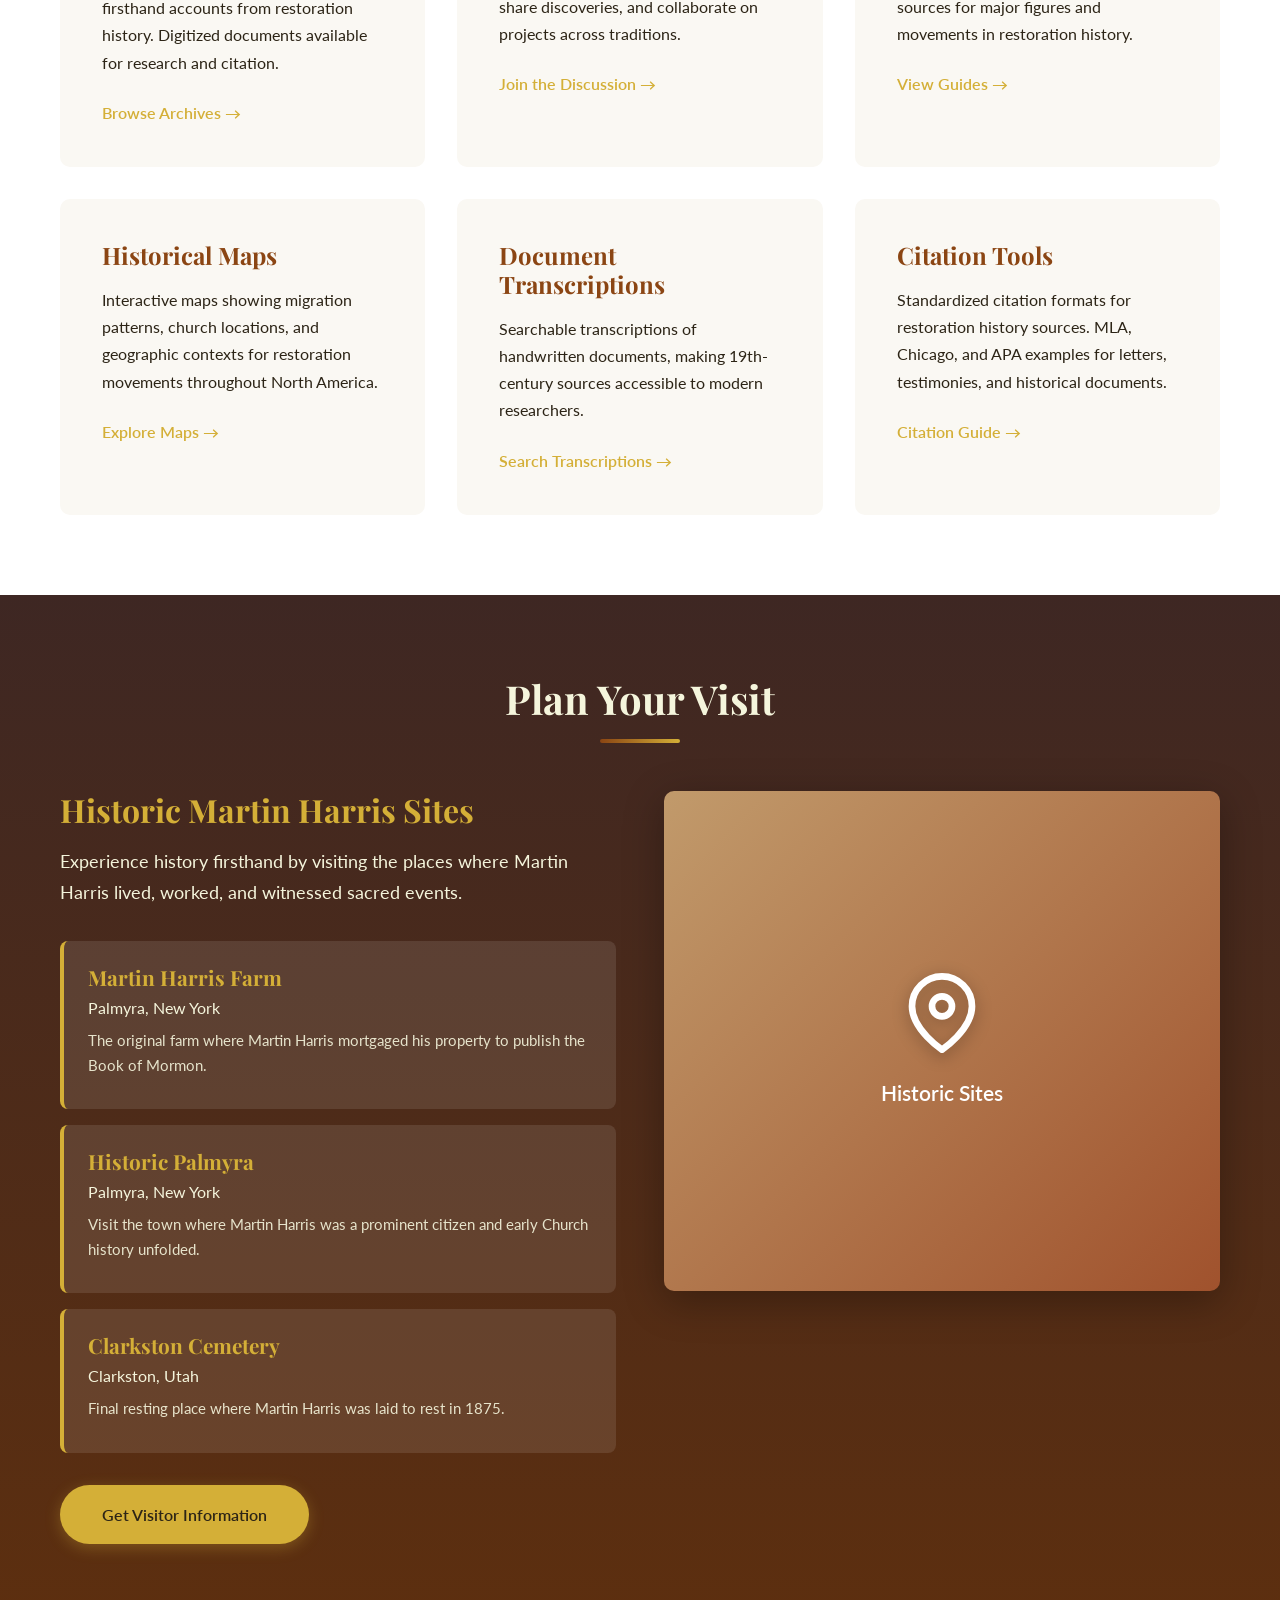
==== commit 12c3c71c: "Complete site restructure: Transform to association-focused website Major transformation from Martin" ====
--- a/index.html
+++ b/index.html
@@ -3,7 +3,7 @@
 <head>
     <meta charset="UTF-8">
     <meta name="viewport" content="width=device-width, initial-scale=1.0">
-    <meta name="description" content="Martin Harris Historical Association - A scholarly association studying restoration history across all traditions. We accept submissions for publication.">
+    <meta name="description" content="Martin Harris Historical Association - A scholarly association studying restoration history across all traditions. Publications, courses, and resources.">
     <title>Martin Harris Historical Association</title>
     <link rel="stylesheet" href="styles.css">
     <link rel="preconnect" href="https://fonts.googleapis.com">
@@ -20,11 +20,12 @@
             <ul class="nav-menu" id="nav-menu">
                 <li><a href="#home" class="nav-link">Home</a></li>
                 <li><a href="#about" class="nav-link">About</a></li>
-                <li><a href="#timeline" class="nav-link">Timeline</a></li>
-                <li><a href="#testimonies" class="nav-link">Testimonies</a></li>
-                <li><a href="#stories" class="nav-link">Stories</a></li>
+                <li><a href="#publications" class="nav-link">Publications</a></li>
+                <li><a href="#courses" class="nav-link">Courses</a></li>
+                <li><a href="#harris" class="nav-link">Martin Harris</a></li>
+                <li><a href="#resources" class="nav-link">Resources</a></li>
                 <li><a href="#visit" class="nav-link">Visit</a></li>
-                <li><a href="#membership" class="nav-link">Join Us</a></li>
+                <li><a href="#join" class="nav-link">Join</a></li>
             </ul>
             <div class="hamburger" id="hamburger">
                 <span></span>
@@ -39,10 +40,10 @@
         <div class="hero-overlay"></div>
         <div class="hero-content">
             <h1 class="hero-title fade-in">Martin Harris Historical Association</h1>
-            <p class="hero-subtitle fade-in-delay">Restoration History Through Open Inquiry</p>
+            <p class="hero-subtitle fade-in-delay">Scholarly Study of the Restoration Movement</p>
             <div class="hero-buttons fade-in-delay-2">
-                <a href="#about" class="btn btn-primary">Why Martin Harris?</a>
-                <a href="#membership" class="btn btn-secondary">Submit Research</a>
+                <a href="#publications" class="btn btn-primary">Browse Publications</a>
+                <a href="#courses" class="btn btn-secondary">Free Courses</a>
             </div>
         </div>
         <div class="scroll-indicator">
@@ -52,27 +53,208 @@
         </div>
     </section>
 
-    <!-- About Section -->
+    <!-- About the Association -->
     <section id="about" class="about">
         <div class="container">
             <div class="section-header">
-                <h2 class="section-title">About Martin Harris</h2>
+                <h2 class="section-title">About the Association</h2>
                 <div class="title-underline"></div>
             </div>
-            <div class="about-grid">
-                <div class="about-image-container">
+            <div class="association-content">
+                <div class="association-main">
+                    <h3>Exploring Restoration History Across All Traditions</h3>
+                    <p class="lead">The Martin Harris Historical Association is a scholarly organization dedicated to studying the restoration movement in all its complexity—every church, every splinter group, every competing vision of what the restoration should be.</p>
+                    <p>We publish peer-reviewed articles, offer free educational courses, preserve primary sources, and create space for honest scholarly inquiry. Our work spans from the 1820s origins through today's diverse restoration traditions, including the LDS Church, Community of Christ, various independence movements, and smaller restoration groups.</p>
+                    <p>We're named after Martin Harris not because we study him exclusively, but because his life exemplifies our approach to history: moving between different churches, honest about his perceptions and experiences, willing to disagree, and open to complexity. Like Harris, we follow evidence and inquiry wherever they lead—even when that complicates simple narratives.</p>
+                </div>
+                <div class="association-approach">
+                    <h3>Our Approach</h3>
+                    <ul class="approach-list">
+                        <li>
+                            <strong>Open to all traditions</strong> - We accept submissions from scholars in any restoration movement or none
+                        </li>
+                        <li>
+                            <strong>Honest inquiry over apologetics</strong> - We're interested in what actually happened, not defending institutional positions
+                        </li>
+                        <li>
+                            <strong>Primary sources first</strong> - We prioritize documents, letters, and firsthand accounts over later interpretations
+                        </li>
+                        <li>
+                            <strong>Complexity over simplification</strong> - Real history is messy; we embrace that
+                        </li>
+                        <li>
+                            <strong>Free access</strong> - All our publications and courses are freely available
+                        </li>
+                        <li>
+                            <strong>Peer review</strong> - Rigorous scholarly standards while remaining accessible
+                        </li>
+                    </ul>
+                </div>
+            </div>
+        </div>
+    </section>
+
+    <!-- Publications Section -->
+    <section id="publications" class="publications">
+        <div class="container">
+            <div class="section-header">
+                <h2 class="section-title light">Publications</h2>
+                <div class="title-underline"></div>
+            </div>
+            <p class="section-intro">Peer-reviewed articles on restoration history, freely accessible to all. Browse by category or explore our latest publications.</p>
+
+            <h3 class="category-heading">Browse by Category</h3>
+            <div class="publications-grid">
+                <div class="publication-category">
+                    <h4>Folk Magic & Treasure Seeking</h4>
+                    <p>Seer stones, divining rods, and magical practices in early 19th century America</p>
+                </div>
+                <div class="publication-category">
+                    <h4>Witness Testimonies</h4>
+                    <p>The Three Witnesses, Eight Witnesses, and evolving accounts of sacred experiences</p>
+                </div>
+                <div class="publication-category">
+                    <h4>Church Schisms</h4>
+                    <p>Succession crises, splinter groups, and competing restoration movements</p>
+                </div>
+                <div class="publication-category">
+                    <h4>Women's Voices</h4>
+                    <p>Often-overlooked perspectives from women in restoration history</p>
+                </div>
+                <div class="publication-category">
+                    <h4>Economic History</h4>
+                    <p>From communal consecration to capitalism, financial development of movements</p>
+                </div>
+                <div class="publication-category">
+                    <h4>Theological Evolution</h4>
+                    <p>How doctrines developed, changed, and diverged across traditions</p>
+                </div>
+                <div class="publication-category">
+                    <h4>Primary Source Analysis</h4>
+                    <p>Close readings of letters, diaries, and contemporary documents</p>
+                </div>
+                <div class="publication-category">
+                    <h4>Book of Mormon Studies</h4>
+                    <p>Origins, composition, translation, and historical context</p>
+                </div>
+                <div class="publication-category">
+                    <h4>Joseph Smith Studies</h4>
+                    <p>The prophet, the man, the visionary, the controversies</p>
+                </div>
+            </div>
+
+            <div class="publication-cta">
+                <h3>Submit Your Research</h3>
+                <p>We accept scholarly submissions from researchers in any tradition or discipline. All articles undergo peer review.</p>
+                <a href="#join" class="btn btn-primary">Submission Guidelines</a>
+            </div>
+        </div>
+    </section>
+
+    <!-- Free Courses Section -->
+    <section id="courses" class="courses">
+        <div class="container">
+            <div class="section-header">
+                <h2 class="section-title">Free Courses</h2>
+                <div class="title-underline"></div>
+            </div>
+            <p class="section-intro">Self-paced courses on restoration history, open to everyone. Each includes readings, primary sources, and discussion questions.</p>
+
+            <h3 class="course-category-title">Foundational Courses</h3>
+            <div class="courses-grid">
+                <div class="course-card">
+                    <h4>Introduction to Restoration History</h4>
+                    <p>Overview of all restoration branches from 1820 to present. Understand the major movements, key figures, and theological differences.</p>
+                    <span class="course-level">Beginner • 6 modules</span>
+                </div>
+                <div class="course-card">
+                    <h4>Reading Primary Sources Critically</h4>
+                    <p>Learn to analyze 19th-century documents, understand context, identify bias, and evaluate reliability.</p>
+                    <span class="course-level">Beginner • 4 modules</span>
+                </div>
+                <div class="course-card">
+                    <h4>Folk Magic in Early America</h4>
+                    <p>Cultural context of treasure seeking, seer stones, divining rods, and magical worldviews in 1820s New York.</p>
+                    <span class="course-level">Beginner • 5 modules</span>
+                </div>
+                <div class="course-card">
+                    <h4>The Burned-Over District</h4>
+                    <p>Religious fervor in upstate New York 1800-1850. Revivals, new movements, and the cultural soil of the restoration.</p>
+                    <span class="course-level">Beginner • 4 modules</span>
+                </div>
+            </div>
+
+            <h3 class="course-category-title">Advanced Courses</h3>
+            <div class="courses-grid">
+                <div class="course-card">
+                    <h4>Witness Testimonies: A Comparative Study</h4>
+                    <p>Examine all witness accounts—Three Witnesses, Eight Witnesses, and others—and how their testimonies evolved over time.</p>
+                    <span class="course-level">Intermediate • 8 modules</span>
+                </div>
+                <div class="course-card">
+                    <h4>Schism and Succession</h4>
+                    <p>Why did the restoration movement split? Explore succession crises, competing claims, and the formation of different churches.</p>
+                    <span class="course-level">Intermediate • 7 modules</span>
+                </div>
+                <div class="course-card">
+                    <h4>Women's Voices in the Restoration</h4>
+                    <p>Emma Smith, Lucy Mack Smith, Eliza R. Snow, and other women whose perspectives are often marginalized in traditional histories.</p>
+                    <span class="course-level">Intermediate • 6 modules</span>
+                </div>
+                <div class="course-card">
+                    <h4>Sacred Experiences and Their Description</h4>
+                    <p>How do people talk about visions? Study the language of spiritual experience across cultures and time periods.</p>
+                    <span class="course-level">Advanced • 6 modules</span>
+                </div>
+            </div>
+
+            <h3 class="course-category-title">Specialized Courses</h3>
+            <div class="courses-grid">
+                <div class="course-card">
+                    <h4>James Strang and the Strangite Movement</h4>
+                    <p>The fascinating story of Strang's claims, his kingdom on Beaver Island, and why thousands followed him.</p>
+                    <span class="course-level">Advanced • 5 modules</span>
+                </div>
+                <div class="course-card">
+                    <h4>Community of Christ: A Different Path</h4>
+                    <p>How the RLDS/Community of Christ developed distinct theology, governance, and relationship to restoration history.</p>
+                    <span class="course-level">Intermediate • 6 modules</span>
+                </div>
+                <div class="course-card">
+                    <h4>The Whitmer Family and Their Testimonies</h4>
+                    <p>David, John, Christian, Peter—the Whitmer family's central role and their complex relationships with different movements.</p>
+                    <span class="course-level">Advanced • 5 modules</span>
+                </div>
+            </div>
+        </div>
+    </section>
+
+    <!-- Who Was Martin Harris Section -->
+    <section id="harris" class="harris-section">
+        <div class="container">
+            <div class="section-header">
+                <h2 class="section-title light">Who Was Martin Harris?</h2>
+                <div class="title-underline"></div>
+            </div>
+            <div class="harris-intro">
+                <p class="lead">Our namesake: a prosperous farmer, treasure seeker, Book of Mormon witness, and honest seeker who moved between six different restoration churches. His life embodies the kind of complex, honest history we study.</p>
+            </div>
+
+            <!-- Harris Biography -->
+            <div class="harris-content-grid">
+                <div class="harris-image-container">
                     <div class="about-image-placeholder">
                         <div class="image-frame">
                             <div class="portrait-silhouette"></div>
                         </div>
                     </div>
                 </div>
-                <div class="about-content">
+                <div class="harris-bio">
                     <h3>A Complex, Honest Seeker</h3>
-                    <p class="lead">Martin Harris (1783-1875) was a prosperous farmer, treasure seeker, and one of the Three Witnesses to the Book of Mormon. He spent his life searching for religious truth, moving between different restoration movements as he tried to make sense of his spiritual experiences.</p>
+                    <p>Martin Harris (1783-1875) was a prosperous farmer, treasure seeker, and one of the Three Witnesses to the Book of Mormon. He spent his life searching for religious truth, moving between different restoration movements as he tried to make sense of his spiritual experiences.</p>
                     <p>Born in Easton, New York, Harris grew up in the "burned-over district" where religious enthusiasm and folk magic traditions overlapped. He participated in treasure-seeking with seer stones—a common practice in his community that would later connect him to Joseph Smith's work.</p>
                     <p>Harris mortgaged his farm to publish the Book of Mormon in 1830, but his relationship with the early church was complicated. Excommunicated in 1837 after criticizing Joseph Smith's financial leadership, he spent decades affiliated with various restoration movements: the Strangites, Whitmerites, Gladden Bishop's group, and even the Shakers. He carried his testimony about seeing the golden plates to each community, while also being candid about experiencing the vision with "spiritual eyes" rather than natural sight.</p>
-                    <p>His restless church membership and honest admissions about the nature of his witness make him a perfect patron for studying restoration history. Like Harris, we're interested in the actual human experiences behind these movements—the complexity, the disagreements, the ongoing search for meaning.</p>
+                    <p>His restless church membership and honest admissions about what he perceived and experienced make him a perfect patron for studying restoration history. Like Harris, we're interested in the actual human experiences behind these movements—the complexity, the disagreements, the ongoing search for meaning.</p>
                     <div class="stats-grid">
                         <div class="stat-item">
                             <h4>92</h4>
@@ -93,253 +275,278 @@
                     </div>
                 </div>
             </div>
+
+            <!-- Timeline -->
+            <div class="harris-timeline-container">
+                <h3 class="timeline-section-title">A Life of Seeking (1783-1875)</h3>
+                <div class="timeline">
+                    <div class="timeline-item">
+                        <div class="timeline-marker"></div>
+                        <div class="timeline-content">
+                            <h3>1783</h3>
+                            <h4>Birth in Easton, New York</h4>
+                            <p>Martin Harris was born on May 18, 1783, in Easton, New York, to Nathan and Rhoda Harris, into a world alive with religious revival and folk magic.</p>
+                        </div>
+                    </div>
+                    <div class="timeline-item">
+                        <div class="timeline-marker"></div>
+                        <div class="timeline-content">
+                            <h3>1808</h3>
+                            <h4>Marriage and Prosperity</h4>
+                            <p>Married Lucy Harris and established himself as one of Palmyra's most prosperous farmers, accumulating substantial property and wealth.</p>
+                        </div>
+                    </div>
+                    <div class="timeline-item">
+                        <div class="timeline-marker"></div>
+                        <div class="timeline-content">
+                            <h3>1820s</h3>
+                            <h4>Treasure Seeking and Folk Magic</h4>
+                            <p>Participated in treasure-seeking activities common to the region, using seer stones and divining rods—practices that bridged religious seeking and folk tradition.</p>
+                        </div>
+                    </div>
+                    <div class="timeline-item">
+                        <div class="timeline-marker"></div>
+                        <div class="timeline-content">
+                            <h3>1827</h3>
+                            <h4>Encounters Joseph Smith</h4>
+                            <p>Meets Joseph Smith and becomes fascinated by his account of golden plates. Their shared background in treasure seeking creates common ground.</p>
+                        </div>
+                    </div>
+                    <div class="timeline-item">
+                        <div class="timeline-marker"></div>
+                        <div class="timeline-content">
+                            <h3>1828</h3>
+                            <h4>The Lost 116 Pages</h4>
+                            <p>Serves as scribe for the translation. Takes 116 pages home to convince his skeptical wife Lucy, but they are lost—never to be recovered. This event strains his marriage and tests his commitment.</p>
+                        </div>
+                    </div>
+                    <div class="timeline-item">
+                        <div class="timeline-marker"></div>
+                        <div class="timeline-content">
+                            <h3>1829</h3>
+                            <h4>The Witness Experience</h4>
+                            <p>Becomes one of the Three Witnesses. His testimony would later be described in various ways—sometimes emphasizing the spiritual nature of the vision, at other times affirming its physical reality. This complexity reflects his honest grappling with sacred experience.</p>
+                        </div>
+                    </div>
+                    <div class="timeline-item">
+                        <div class="timeline-marker"></div>
+                        <div class="timeline-content">
+                            <h3>1830</h3>
+                            <h4>Mortgages Everything</h4>
+                            <p>Mortgages his farm for $3,000 (equivalent to over $90,000 today) to finance the Book of Mormon's first printing. This act of faith would lead to years of financial hardship.</p>
+                        </div>
+                    </div>
+                    <div class="timeline-item">
+                        <div class="timeline-marker"></div>
+                        <div class="timeline-content">
+                            <h3>1831</h3>
+                            <h4>Marriage Ends</h4>
+                            <p>His wife Lucy leaves him, partly due to his religious involvement and financial losses. She later testifies against the Book of Mormon in public meetings.</p>
+                        </div>
+                    </div>
+                    <div class="timeline-item">
+                        <div class="timeline-marker"></div>
+                        <div class="timeline-content">
+                            <h3>1837</h3>
+                            <h4>Excommunication</h4>
+                            <p>Excommunicated from the Church during the Kirtland financial crisis. Publicly criticizes Joseph Smith's financial dealings and leadership. His honesty about perceived wrongs costs him his standing.</p>
+                        </div>
+                    </div>
+                    <div class="timeline-item">
+                        <div class="timeline-marker"></div>
+                        <div class="timeline-content">
+                            <h3>1846</h3>
+                            <h4>Joins the Strangites</h4>
+                            <p>After Joseph Smith died, Harris joined James Strang's movement. Strang claimed to have received plates and revelations too, which probably appealed to Harris's sense of what the restoration should look like.</p>
+                        </div>
+                    </div>
+                    <div class="timeline-item">
+                        <div class="timeline-marker"></div>
+                        <div class="timeline-content">
+                            <h3>1847-1855</h3>
+                            <h4>Religious Wandering</h4>
+                            <p>Explores various restoration movements including the Whitmerites, the Gladden Bishop group, and others. Testifies to his Book of Mormon witness at revival meetings while affiliated with different churches.</p>
+                        </div>
+                    </div>
+                    <div class="timeline-item">
+                        <div class="timeline-marker"></div>
+                        <div class="timeline-content">
+                            <h3>1855</h3>
+                            <h4>The Shakers</h4>
+                            <p>Harris even spent time with the Shakers, sharing his Book of Mormon testimony with them while being open to their spiritual gifts. He didn't seem to think you had to pick just one restoration movement.</p>
+                        </div>
+                    </div>
+                    <div class="timeline-item">
+                        <div class="timeline-marker"></div>
+                        <div class="timeline-content">
+                            <h3>1869</h3>
+                            <h4>Spiritual Eyes vs. Natural Eyes</h4>
+                            <p>In an interview, makes his famous distinction about seeing the plates with "spiritual eyes" rather than natural vision—an honest clarification that sparked controversy but reflected his commitment to truthfulness.</p>
+                        </div>
+                    </div>
+                    <div class="timeline-item">
+                        <div class="timeline-marker"></div>
+                        <div class="timeline-content">
+                            <h3>1870</h3>
+                            <h4>Journey to Utah</h4>
+                            <p>At 87, Harris accepted an invitation from Utah Mormons who paid his travel costs. He spent his final years with the Utah church, one of many restoration groups he'd been part of over his long life.</p>
+                        </div>
+                    </div>
+                    <div class="timeline-item">
+                        <div class="timeline-marker"></div>
+                        <div class="timeline-content">
+                            <h3>1875</h3>
+                            <h4>Death in Clarkston</h4>
+                            <p>Died in Clarkston, Utah, on July 10, 1875, at age 92. He was still talking about his witness experience and still making distinctions about spiritual versus physical sight.</p>
+                        </div>
+                    </div>
+                </div>
+            </div>
+
+            <!-- Testimonies -->
+            <div class="harris-testimonies">
+                <h3 class="section-subtitle">The Evolving Testimony</h3>
+                <p class="testimonies-intro-text">Harris gave different accounts of his witness experience over his lifetime. Sometimes he emphasized the spiritual nature of the vision, other times he affirmed its physical reality. His willingness to clarify and nuance his testimony—even when it created problems for him—tells us something important about how people experience and describe sacred events.</p>
+                <div class="legacy-grid">
+                    <div class="legacy-card">
+                        <div class="legacy-icon">
+                            <svg viewBox="0 0 24 24" fill="none" stroke="currentColor" stroke-width="2">
+                                <path d="M1 12s4-8 11-8 11 8 11 8-4 8-11 8-11-8-11-8z"/>
+                                <circle cx="12" cy="12" r="3"/>
+                            </svg>
+                        </div>
+                        <h3>The Printed Testimony (1830)</h3>
+                        <p>"We...have seen and hefted...the plates...And we also know that they have been translated by the gift and power of God...we declare with words of soberness, that an angel of God came down from heaven, and he brought and laid before our eyes, that we beheld and saw the plates."</p>
+                    </div>
+                    <div class="legacy-card">
+                        <div class="legacy-icon">
+                            <svg viewBox="0 0 24 24" fill="none" stroke="currentColor" stroke-width="2">
+                                <path d="M12 2L2 7l10 5 10-5-10-5z"/>
+                                <path d="M2 17l10 5 10-5"/>
+                                <path d="M2 12l10 5 10-5"/>
+                            </svg>
+                        </div>
+                        <h3>"Spiritual Eyes" (1838-1869)</h3>
+                        <p>When skeptics pushed him, Harris would clarify that he saw the plates "with the eye of faith" or "spiritual eyes"—not regular physical sight. This distinction troubled some people who wanted a more straightforward testimony, but Harris stuck to what he actually experienced.</p>
+                    </div>
+                    <div class="legacy-card">
+                        <div class="legacy-icon">
+                            <svg viewBox="0 0 24 24" fill="none" stroke="currentColor" stroke-width="2">
+                                <circle cx="12" cy="12" r="10"/>
+                                <path d="M12 6v6l4 2"/>
+                            </svg>
+                        </div>
+                        <h3>The Table Analogy</h3>
+                        <p>Harris reportedly compared his vision to seeing a city through a mountain: "If you were to ask me if I saw it with my natural eyes, I would say no. Yet I saw it as distinctly as I see anything around me—though at the time they were covered with a cloth."</p>
+                    </div>
+                    <div class="legacy-card">
+                        <div class="legacy-icon">
+                            <svg viewBox="0 0 24 24" fill="none" stroke="currentColor" stroke-width="2">
+                                <path d="M20 21v-2a4 4 0 00-4-4H5a4 4 0 00-4 4v2"/>
+                                <circle cx="9" cy="7" r="4"/>
+                                <path d="M23 21v-2a4 4 0 00-3-3.87"/>
+                                <path d="M16 3.13a4 4 0 010 7.75"/>
+                            </svg>
+                        </div>
+                        <h3>A Testimony Across Churches</h3>
+                        <p>Harris carried his witness testimony to every religious community he joined—Strangites, Shakers, Whitmerites, and eventually the Utah church. He kept testifying about what he'd experienced while also being honest about the nature of that experience. His story traveled with him.</p>
+                    </div>
+                    <div class="legacy-card">
+                        <div class="legacy-icon">
+                            <svg viewBox="0 0 24 24" fill="none" stroke="currentColor" stroke-width="2">
+                                <path d="M4 19.5A2.5 2.5 0 016.5 17H20"/>
+                                <path d="M6.5 2H20v20H6.5A2.5 2.5 0 014 19.5v-15A2.5 2.5 0 016.5 2z"/>
+                            </svg>
+                        </div>
+                        <h3>Historical Value</h3>
+                        <p>For historians, Harris's multiple accounts are actually more useful than a single consistent story would be. They show us how people in the 1800s understood spiritual experiences, how they talked about sacred events, and how those descriptions changed depending on the audience.</p>
+                    </div>
+                    <div class="legacy-card">
+                        <div class="legacy-icon">
+                            <svg viewBox="0 0 24 24" fill="none" stroke="currentColor" stroke-width="2">
+                                <path d="M22 11.08V12a10 10 0 11-5.93-9.14"/>
+                                <polyline points="22 4 12 14.01 9 11.01"/>
+                            </svg>
+                        </div>
+                        <h3>Why We Study Him</h3>
+                        <p>Harris wouldn't simplify his story even when it would have been easier. He was honest about what he perceived and experienced, even when that honesty created problems for him. That's exactly the kind of honesty we want to bring to restoration history—looking at what actually happened, not what we wish had happened.</p>
+                    </div>
+                </div>
+            </div>
+
+            <!-- Stories -->
+            <div class="harris-stories">
+                <h3 class="section-subtitle">The Whimsical & The Sacred</h3>
+                <p class="stories-intro-text">Harris saw sacred meaning everywhere—not just in angels and golden plates, but in everyday encounters. These stories show someone who took his spiritual life seriously while also being, well, a bit odd. That combination makes him fascinating.</p>
+                <div class="stories-grid">
+                    <div class="story-card">
+                        <h3>🦌 The Deer and the Christ</h3>
+                        <p>Harris once encountered a deer in the woods and experienced it as a meeting with Christ. To modern ears this sounds strange, but it tells us something about how he understood sacred encounters—they could happen anywhere, not just in formally religious settings. The deer, the golden plates, the angel: all part of a world where the divine and the ordinary overlapped.</p>
+                    </div>
+                    <div class="story-card">
+                        <h3>💰 The Money Digger</h3>
+                        <p>Before the Book of Mormon, Harris went on treasure-seeking expeditions with seer stones and divining rods. He never tried to hide this folk magic background, even after becoming financially successful. That openness helps us understand the cultural context of early Mormon revelations—these practices weren't considered odd in rural New York at the time.</p>
+                    </div>
+                    <div class="story-card">
+                        <h3>🎤 The Traveling Testifier</h3>
+                        <p>Harris kept traveling and testifying about the golden plates even while belonging to churches that competed with the Utah Mormons. Picture it: a Strangite talking about Joseph Smith's plates, or a Shaker sympathizer bearing witness to the Book of Mormon. He clearly didn't think church membership should limit what he shared about his experiences.</p>
+                    </div>
+                    <div class="story-card">
+                        <h3>📜 The Lost Manuscript</h3>
+                        <p>Harris took the first 116 pages of translation home to show his skeptical wife Lucy, and they disappeared. Some people saw it as his great failure. The incident shows how he got caught between family pressure and religious commitment—a very human problem. He never tried to dodge responsibility for it.</p>
+                    </div>
+                    <div class="story-card">
+                        <h3>🏡 The Generous Friend</h3>
+                        <p>Even after losing his farm to publish the Book of Mormon, Harris continued helping other believers financially when he could. He shared his testimony freely and welcomed spiritual seekers. The mortgage wasn't just one dramatic moment—it was part of how he lived his whole life.</p>
+                    </div>
+                    <div class="story-card">
+                        <h3>👴 The Ancient Traveler</h3>
+                        <p>At 87, Harris made the long trip to Utah. Not because he'd decided the Utah church was the only right one, but because he was still seeking, still curious about different restoration movements. He died there a few years later, still talking about his witness experiences.</p>
+                    </div>
+                </div>
+            </div>
         </div>
     </section>
 
-    <!-- Timeline Section -->
-    <section id="timeline" class="timeline-section">
+    <!-- Resources & Archives Section -->
+    <section id="resources" class="resources">
         <div class="container">
             <div class="section-header">
-                <h2 class="section-title light">A Life of Seeking</h2>
+                <h2 class="section-title">Resources & Archives</h2>
                 <div class="title-underline"></div>
             </div>
-            <div class="timeline">
-                <div class="timeline-item">
-                    <div class="timeline-marker"></div>
-                    <div class="timeline-content">
-                        <h3>1783</h3>
-                        <h4>Birth in Easton, New York</h4>
-                        <p>Martin Harris was born on May 18, 1783, in Easton, New York, to Nathan and Rhoda Harris, into a world alive with religious revival and folk magic.</p>
-                    </div>
-                </div>
-                <div class="timeline-item">
-                    <div class="timeline-marker"></div>
-                    <div class="timeline-content">
-                        <h3>1808</h3>
-                        <h4>Marriage and Prosperity</h4>
-                        <p>Married Lucy Harris and established himself as one of Palmyra's most prosperous farmers, accumulating substantial property and wealth.</p>
-                    </div>
-                </div>
-                <div class="timeline-item">
-                    <div class="timeline-marker"></div>
-                    <div class="timeline-content">
-                        <h3>1820s</h3>
-                        <h4>Treasure Seeking and Folk Magic</h4>
-                        <p>Participated in treasure-seeking activities common to the region, using seer stones and divining rods—practices that bridged religious seeking and folk tradition.</p>
-                    </div>
-                </div>
-                <div class="timeline-item">
-                    <div class="timeline-marker"></div>
-                    <div class="timeline-content">
-                        <h3>1827</h3>
-                        <h4>Encounters Joseph Smith</h4>
-                        <p>Meets Joseph Smith and becomes fascinated by his account of golden plates. Their shared background in treasure seeking creates common ground.</p>
-                    </div>
-                </div>
-                <div class="timeline-item">
-                    <div class="timeline-marker"></div>
-                    <div class="timeline-content">
-                        <h3>1828</h3>
-                        <h4>The Lost 116 Pages</h4>
-                        <p>Serves as scribe for the translation. Takes 116 pages home to convince his skeptical wife Lucy, but they are lost—never to be recovered. This event strains his marriage and tests his commitment.</p>
-                    </div>
-                </div>
-                <div class="timeline-item">
-                    <div class="timeline-marker"></div>
-                    <div class="timeline-content">
-                        <h3>1829</h3>
-                        <h4>The Witness Experience</h4>
-                        <p>Becomes one of the Three Witnesses. His testimony would later be described in various ways—sometimes emphasizing the spiritual nature of the vision, at other times affirming its physical reality. This complexity reflects his honest grappling with sacred experience.</p>
-                    </div>
-                </div>
-                <div class="timeline-item">
-                    <div class="timeline-marker"></div>
-                    <div class="timeline-content">
-                        <h3>1830</h3>
-                        <h4>Mortgages Everything</h4>
-                        <p>Mortgages his farm for $3,000 (equivalent to over $90,000 today) to finance the Book of Mormon's first printing. This act of faith would lead to years of financial hardship.</p>
-                    </div>
-                </div>
-                <div class="timeline-item">
-                    <div class="timeline-marker"></div>
-                    <div class="timeline-content">
-                        <h3>1831</h3>
-                        <h4>Marriage Ends</h4>
-                        <p>His wife Lucy leaves him, partly due to his religious involvement and financial losses. She later testifies against the Book of Mormon in public meetings.</p>
-                    </div>
-                </div>
-                <div class="timeline-item">
-                    <div class="timeline-marker"></div>
-                    <div class="timeline-content">
-                        <h3>1837</h3>
-                        <h4>Excommunication</h4>
-                        <p>Excommunicated from the Church during the Kirtland financial crisis. Publicly criticizes Joseph Smith's financial dealings and leadership. His honesty about perceived wrongs costs him his standing.</p>
-                    </div>
-                </div>
-                <div class="timeline-item">
-                    <div class="timeline-marker"></div>
-                    <div class="timeline-content">
-                        <h3>1846</h3>
-                        <h4>Joins the Strangites</h4>
-                        <p>After Joseph Smith died, Harris joined James Strang's movement. Strang claimed to have received plates and revelations too, which probably appealed to Harris's sense of what the restoration should look like.</p>
-                    </div>
-                </div>
-                <div class="timeline-item">
-                    <div class="timeline-marker"></div>
-                    <div class="timeline-content">
-                        <h3>1847-1855</h3>
-                        <h4>Religious Wandering</h4>
-                        <p>Explores various restoration movements including the Whitmerites, the Gladden Bishop group, and others. Testifies to his Book of Mormon witness at revival meetings while affiliated with different churches.</p>
-                    </div>
-                </div>
-                <div class="timeline-item">
-                    <div class="timeline-marker"></div>
-                    <div class="timeline-content">
-                        <h3>1855</h3>
-                        <h4>The Shakers</h4>
-                        <p>Harris even spent time with the Shakers, sharing his Book of Mormon testimony with them while being open to their spiritual gifts. He didn't seem to think you had to pick just one restoration movement.</p>
-                    </div>
-                </div>
-                <div class="timeline-item">
-                    <div class="timeline-marker"></div>
-                    <div class="timeline-content">
-                        <h3>1869</h3>
-                        <h4>Spiritual Eyes vs. Natural Eyes</h4>
-                        <p>In an interview, makes his famous distinction about seeing the plates with "spiritual eyes" rather than natural vision—an honest clarification that sparked controversy but reflected his commitment to truthfulness.</p>
-                    </div>
-                </div>
-                <div class="timeline-item">
-                    <div class="timeline-marker"></div>
-                    <div class="timeline-content">
-                        <h3>1870</h3>
-                        <h4>Journey to Utah</h4>
-                        <p>At 87, Harris accepted an invitation from Utah Mormons who paid his travel costs. He spent his final years with the Utah church, one of many restoration groups he'd been part of over his long life.</p>
-                    </div>
-                </div>
-                <div class="timeline-item">
-                    <div class="timeline-marker"></div>
-                    <div class="timeline-content">
-                        <h3>1875</h3>
-                        <h4>Death in Clarkston</h4>
-                        <p>Died in Clarkston, Utah, on July 10, 1875, at age 92. He was still talking about his witness experience and still making distinctions about spiritual versus physical sight.</p>
-                    </div>
-                </div>
-            </div>
-        </div>
-    </section>
-
-    <!-- Testimonies Section -->
-    <section id="testimonies" class="legacy">
-        <div class="container">
-            <div class="section-header">
-                <h2 class="section-title">The Evolving Testimony</h2>
-                <div class="title-underline"></div>
-            </div>
-            <div class="testimonies-intro">
-                <p class="lead">Harris gave different accounts of his witness experience over his lifetime. Sometimes he emphasized the spiritual nature of the vision, other times he affirmed its physical reality. His willingness to clarify and nuance his testimony—even when it created problems for him—tells us something important about how people experience and describe sacred events.</p>
-            </div>
-            <div class="legacy-grid">
-                <div class="legacy-card">
-                    <div class="legacy-icon">
-                        <svg viewBox="0 0 24 24" fill="none" stroke="currentColor" stroke-width="2">
-                            <path d="M1 12s4-8 11-8 11 8 11 8-4 8-11 8-11-8-11-8z"/>
-                            <circle cx="12" cy="12" r="3"/>
-                        </svg>
-                    </div>
-                    <h3>The Printed Testimony (1830)</h3>
-                    <p>"We...have seen and hefted...the plates...And we also know that they have been translated by the gift and power of God...we declare with words of soberness, that an angel of God came down from heaven, and he brought and laid before our eyes, that we beheld and saw the plates."</p>
-                </div>
-                <div class="legacy-card">
-                    <div class="legacy-icon">
-                        <svg viewBox="0 0 24 24" fill="none" stroke="currentColor" stroke-width="2">
-                            <path d="M12 2L2 7l10 5 10-5-10-5z"/>
-                            <path d="M2 17l10 5 10-5"/>
-                            <path d="M2 12l10 5 10-5"/>
-                        </svg>
-                    </div>
-                    <h3>"Spiritual Eyes" (1838-1869)</h3>
-                    <p>When skeptics pushed him, Harris would clarify that he saw the plates "with the eye of faith" or "spiritual eyes"—not regular physical sight. This distinction troubled some people who wanted a more straightforward testimony, but Harris stuck to what he actually experienced.</p>
-                </div>
-                <div class="legacy-card">
-                    <div class="legacy-icon">
-                        <svg viewBox="0 0 24 24" fill="none" stroke="currentColor" stroke-width="2">
-                            <circle cx="12" cy="12" r="10"/>
-                            <path d="M12 6v6l4 2"/>
-                        </svg>
-                    </div>
-                    <h3>The Table Analogy</h3>
-                    <p>Harris reportedly compared his vision to seeing a city through a mountain: "If you were to ask me if I saw it with my natural eyes, I would say no. Yet I saw it as distinctly as I see anything around me—though at the time they were covered with a cloth."</p>
-                </div>
-                <div class="legacy-card">
-                    <div class="legacy-icon">
-                        <svg viewBox="0 0 24 24" fill="none" stroke="currentColor" stroke-width="2">
-                            <path d="M20 21v-2a4 4 0 00-4-4H5a4 4 0 00-4 4v2"/>
-                            <circle cx="9" cy="7" r="4"/>
-                            <path d="M23 21v-2a4 4 0 00-3-3.87"/>
-                            <path d="M16 3.13a4 4 0 010 7.75"/>
-                        </svg>
-                    </div>
-                    <h3>A Testimony Across Churches</h3>
-                    <p>Harris carried his witness testimony to every religious community he joined—Strangites, Shakers, Whitmerites, and eventually the Utah church. He kept testifying about what he'd experienced while also being honest about the nature of that experience. His story traveled with him.</p>
-                </div>
-                <div class="legacy-card">
-                    <div class="legacy-icon">
-                        <svg viewBox="0 0 24 24" fill="none" stroke="currentColor" stroke-width="2">
-                            <path d="M4 19.5A2.5 2.5 0 016.5 17H20"/>
-                            <path d="M6.5 2H20v20H6.5A2.5 2.5 0 014 19.5v-15A2.5 2.5 0 016.5 2z"/>
-                        </svg>
-                    </div>
-                    <h3>Historical Value</h3>
-                    <p>For historians, Harris's multiple accounts are actually more useful than a single consistent story would be. They show us how people in the 1800s understood spiritual experiences, how they talked about sacred events, and how those descriptions changed depending on the audience.</p>
-                </div>
-                <div class="legacy-card">
-                    <div class="legacy-icon">
-                        <svg viewBox="0 0 24 24" fill="none" stroke="currentColor" stroke-width="2">
-                            <path d="M22 11.08V12a10 10 0 11-5.93-9.14"/>
-                            <polyline points="22 4 12 14.01 9 11.01"/>
-                        </svg>
-                    </div>
-                    <h3>Why We Study Him</h3>
-                    <p>Harris wouldn't simplify his story even when it would have been easier. He maintained his convictions while admitting to complexity. That's exactly the kind of honesty we want to bring to restoration history—looking at what actually happened, not what we wish had happened.</p>
-                </div>
-            </div>
-        </div>
-    </section>
-
-    <!-- Stories Section -->
-    <section id="stories" class="stories">
-        <div class="container">
-            <div class="section-header">
-                <h2 class="section-title light">The Whimsical & The Sacred</h2>
-                <div class="title-underline"></div>
-            </div>
-            <div class="stories-intro">
-                <p class="lead">Harris saw sacred meaning everywhere—not just in angels and golden plates, but in everyday encounters. These stories show someone who took his spiritual life seriously while also being, well, a bit odd. That combination makes him fascinating.</p>
-            </div>
-            <div class="stories-grid">
-                <div class="story-card">
-                    <h3>🦌 The Deer and the Christ</h3>
-                    <p>Harris once encountered a deer in the woods and experienced it as a meeting with Christ. To modern ears this sounds strange, but it tells us something about how he understood sacred encounters—they could happen anywhere, not just in formally religious settings. The deer, the golden plates, the angel: all part of a world where the divine and the ordinary overlapped.</p>
-                </div>
-                <div class="story-card">
-                    <h3>💰 The Money Digger</h3>
-                    <p>Before the Book of Mormon, Harris went on treasure-seeking expeditions with seer stones and divining rods. He never tried to hide this folk magic background, even after becoming financially successful. That openness helps us understand the cultural context of early Mormon revelations—these practices weren't considered odd in rural New York at the time.</p>
-                </div>
-                <div class="story-card">
-                    <h3>🎤 The Traveling Testifier</h3>
-                    <p>Harris kept traveling and testifying about the golden plates even while belonging to churches that competed with the Utah Mormons. Picture it: a Strangite talking about Joseph Smith's plates, or a Shaker sympathizer bearing witness to the Book of Mormon. He clearly didn't think church membership should limit what he shared about his experiences.</p>
-                </div>
-                <div class="story-card">
-                    <h3>📜 The Lost Manuscript</h3>
-                    <p>Harris took the first 116 pages of translation home to show his skeptical wife Lucy, and they disappeared. Some people saw it as his great failure. The incident shows how he got caught between family pressure and religious commitment—a very human problem. He never tried to dodge responsibility for it.</p>
-                </div>
-                <div class="story-card">
-                    <h3>🏡 The Generous Friend</h3>
-                    <p>Even after losing his farm to publish the Book of Mormon, Harris continued helping other believers financially when he could. He shared his testimony freely and welcomed spiritual seekers. The mortgage wasn't just one dramatic moment—it was part of how he lived his whole life.</p>
-                </div>
-                <div class="story-card">
-                    <h3>👴 The Ancient Traveler</h3>
-                    <p>At 87, Harris made the long trip to Utah. Not because he'd decided the Utah church was the only right one, but because he was still seeking, still curious about different restoration movements. He died there a few years later, still talking about his witness experiences.</p>
+            <p class="section-intro">Explore primary sources, research guides, and scholarly tools for restoration history.</p>
+
+            <div class="resources-grid">
+                <div class="resource-card">
+                    <h3>Primary Source Collection</h3>
+                    <p>Letters, diaries, newspaper articles, and firsthand accounts from restoration history. Digitized documents available for research and citation.</p>
+                    <a href="#join" class="resource-link">Browse Archives →</a>
+                </div>
+                <div class="resource-card">
+                    <h3>Discussion Forums</h3>
+                    <p>Connect with fellow researchers and history enthusiasts. Ask questions, share discoveries, and collaborate on projects across traditions.</p>
+                    <a href="#join" class="resource-link">Join the Discussion →</a>
+                </div>
+                <div class="resource-card">
+                    <h3>Research Guides</h3>
+                    <p>Topic-specific research guides including bibliographies, timelines, and key sources for major figures and movements in restoration history.</p>
+                    <a href="#join" class="resource-link">View Guides →</a>
+                </div>
+                <div class="resource-card">
+                    <h3>Historical Maps</h3>
+                    <p>Interactive maps showing migration patterns, church locations, and geographic contexts for restoration movements throughout North America.</p>
+                    <a href="#join" class="resource-link">Explore Maps →</a>
+                </div>
+                <div class="resource-card">
+                    <h3>Document Transcriptions</h3>
+                    <p>Searchable transcriptions of handwritten documents, making 19th-century sources accessible to modern researchers.</p>
+                    <a href="#join" class="resource-link">Search Transcriptions →</a>
+                </div>
+                <div class="resource-card">
+                    <h3>Citation Tools</h3>
+                    <p>Standardized citation formats for restoration history sources. MLA, Chicago, and APA examples for letters, testimonies, and historical documents.</p>
+                    <a href="#join" class="resource-link">Citation Guide →</a>
                 </div>
             </div>
         </div>
@@ -373,7 +580,7 @@
                             <p class="detail-description">Final resting place where Martin Harris was laid to rest in 1875.</p>
                         </div>
                     </div>
-                    <a href="#membership" class="btn btn-primary">Get Visitor Information</a>
+                    <a href="#join" class="btn btn-primary">Get Visitor Information</a>
                 </div>
                 <div class="visit-map">
                     <div class="map-placeholder">
@@ -390,48 +597,48 @@
         </div>
     </section>
 
-    <!-- Membership Section -->
-    <section id="membership" class="membership">
+    <!-- Join/Membership Section -->
+    <section id="join" class="membership">
         <div class="container">
             <div class="section-header">
-                <h2 class="section-title">Join Our Association</h2>
+                <h2 class="section-title">Join the Conversation</h2>
                 <div class="title-underline"></div>
             </div>
             <div class="membership-content">
                 <div class="membership-info">
-                    <h3>About the Association</h3>
-                    <p>The Martin Harris Historical Association studies the restoration movement as a whole—all the churches, all the splinter groups, all the competing visions of what the restoration should be. We named ourselves after Martin Harris because his life embodies our approach: honest inquiry, willingness to disagree, openness to complexity, and respect for people's actual experiences.</p>
+                    <h3>Exploring Restoration History</h3>
+                    <p>The Martin Harris Historical Association studies the restoration movement as a whole—all the churches, all the splinter groups, all the competing visions of what the restoration should be. We're named after Martin Harris because his life embodies our approach: honest inquiry, willingness to disagree, openness to complexity, and respect for people's actual experiences.</p>
                     <p>We accept scholarly articles, historical research, primary source analyses, and other contributions for publication. If you're working on restoration history from any tradition or perspective, we'd like to hear from you.</p>
                     <ul class="benefits-list">
                         <li>
                             <svg viewBox="0 0 24 24" fill="none" stroke="currentColor" stroke-width="2">
                                 <polyline points="20 6 9 17 4 12"/>
                             </svg>
-                            Quarterly historical newsletter
+                            Access to our complete research archives
                         </li>
                         <li>
                             <svg viewBox="0 0 24 24" fill="none" stroke="currentColor" stroke-width="2">
                                 <polyline points="20 6 9 17 4 12"/>
                             </svg>
-                            Exclusive access to archives and research
+                            Quarterly historical newsletter and publications
                         </li>
                         <li>
                             <svg viewBox="0 0 24 24" fill="none" stroke="currentColor" stroke-width="2">
                                 <polyline points="20 6 9 17 4 12"/>
                             </svg>
-                            Invitations to special events and lectures
+                            Submit your research for peer review
                         </li>
                         <li>
                             <svg viewBox="0 0 24 24" fill="none" stroke="currentColor" stroke-width="2">
                                 <polyline points="20 6 9 17 4 12"/>
                             </svg>
-                            Support historic preservation efforts
+                            Invitations to lectures and special events
                         </li>
                         <li>
                             <svg viewBox="0 0 24 24" fill="none" stroke="currentColor" stroke-width="2">
                                 <polyline points="20 6 9 17 4 12"/>
                             </svg>
-                            Connect with fellow history enthusiasts
+                            Connect with restoration history researchers
                         </li>
                     </ul>
                 </div>
@@ -479,30 +686,30 @@
             <div class="footer-grid">
                 <div class="footer-section">
                     <h3>Martin Harris Historical Association</h3>
-                    <p>A scholarly association dedicated to restoration history across all traditions. We're named after Martin Harris because he exemplifies our approach: honest inquiry, intellectual rigor, and respect for complexity. We accept submissions for publication.</p>
+                    <p>A scholarly association dedicated to restoration history across all traditions. We're named after Martin Harris because he exemplifies our approach: honest inquiry, intellectual rigor, and respect for complexity.</p>
                 </div>
                 <div class="footer-section">
                     <h4>Quick Links</h4>
                     <ul>
-                        <li><a href="#about">About Martin Harris</a></li>
-                        <li><a href="#timeline">Life Timeline</a></li>
-                        <li><a href="#testimonies">His Testimonies</a></li>
-                        <li><a href="#stories">Stories</a></li>
-                        <li><a href="#visit">Plan Your Visit</a></li>
+                        <li><a href="#about">About the Association</a></li>
+                        <li><a href="#publications">Publications</a></li>
+                        <li><a href="#courses">Free Courses</a></li>
+                        <li><a href="#harris">Martin Harris</a></li>
+                        <li><a href="#resources">Resources</a></li>
                     </ul>
                 </div>
                 <div class="footer-section">
-                    <h4>Resources</h4>
+                    <h4>Get Involved</h4>
                     <ul>
-                        <li><a href="#membership">Become a Member</a></li>
-                        <li><a href="#membership">Contact Us</a></li>
-                        <li><a href="#">Research Archives</a></li>
-                        <li><a href="#">Educational Programs</a></li>
+                        <li><a href="#join">Become a Member</a></li>
+                        <li><a href="#join">Submit Research</a></li>
+                        <li><a href="#resources">Discussion Forums</a></li>
+                        <li><a href="#visit">Visit Historic Sites</a></li>
                     </ul>
                 </div>
                 <div class="footer-section">
                     <h4>Connect With Us</h4>
-                    <p>Stay updated on events, new discoveries, and preservation efforts.</p>
+                    <p>Stay updated on new publications, courses, and discoveries.</p>
                     <div class="social-links">
                         <a href="#" aria-label="Facebook">
                             <svg viewBox="0 0 24 24" fill="currentColor">
--- a/styles.css
+++ b/styles.css
@@ -358,7 +358,6 @@
 
 .about {
     background-color: var(--background-light);
-    padding-top: 120px;
 }
 
 .about-grid {
@@ -604,76 +603,6 @@
     line-height: 1.7;
 }
 
-/* Testimonies intro styling */
-.testimonies-intro {
-    max-width: 900px;
-    margin: 0 auto 3rem;
-    text-align: center;
-}
-
-.testimonies-intro .lead {
-    font-size: 1.15rem;
-    line-height: 1.8;
-    color: var(--text-dark);
-}
-
-/* ===================================
-   Stories Section
-   =================================== */
-
-.stories {
-    background: linear-gradient(135deg, var(--primary-dark), var(--background-dark));
-    color: var(--text-light);
-}
-
-.stories-intro {
-    max-width: 900px;
-    margin: 0 auto 3rem;
-    text-align: center;
-}
-
-.stories-intro .lead {
-    color: var(--text-light);
-    font-size: 1.15rem;
-    line-height: 1.8;
-}
-
-.stories-grid {
-    display: grid;
-    grid-template-columns: repeat(auto-fit, minmax(320px, 1fr));
-    gap: 2rem;
-}
-
-.story-card {
-    background-color: rgba(255, 255, 255, 0.1);
-    padding: 2rem;
-    border-radius: 10px;
-    backdrop-filter: blur(10px);
-    border: 1px solid rgba(255, 255, 255, 0.2);
-    transition: all var(--transition-medium);
-}
-
-.story-card:hover {
-    background-color: rgba(255, 255, 255, 0.15);
-    transform: translateY(-5px);
-    box-shadow: 0 10px 30px rgba(0, 0, 0, 0.3);
-}
-
-.story-card h3 {
-    font-size: 1.5rem;
-    color: var(--secondary-color);
-    margin-bottom: 1rem;
-    display: flex;
-    align-items: center;
-    gap: 0.5rem;
-}
-
-.story-card p {
-    color: rgba(245, 245, 220, 0.95);
-    line-height: 1.7;
-    text-align: left;
-}
-
 /* ===================================
    Visit Section
    =================================== */
@@ -884,6 +813,313 @@
 textarea {
     resize: vertical;
     min-height: 100px;
+}
+
+/* ===================================
+   Association About Section
+   =================================== */
+
+.association-content {
+    display: grid;
+    grid-template-columns: 2fr 1fr;
+    gap: 3rem;
+    margin-top: 2rem;
+}
+
+.association-main h3,
+.association-approach h3 {
+    color: var(--primary-color);
+    font-size: 1.8rem;
+    margin-bottom: 1.5rem;
+}
+
+.approach-list {
+    list-style: none;
+    padding: 0;
+}
+
+.approach-list li {
+    padding: 1rem;
+    margin-bottom: 1rem;
+    background-color: var(--white);
+    border-left: 4px solid var(--secondary-color);
+    border-radius: 4px;
+    box-shadow: 0 2px 8px var(--shadow);
+}
+
+.approach-list strong {
+    color: var(--primary-color);
+    display: block;
+    margin-bottom: 0.3rem;
+}
+
+/* ===================================
+   Publications Section
+   =================================== */
+
+.publications {
+    background: linear-gradient(135deg, var(--primary-dark), var(--background-dark));
+    color: var(--text-light);
+}
+
+.section-intro {
+    text-align: center;
+    font-size: 1.15rem;
+    max-width: 800px;
+    margin: 0 auto 3rem;
+    opacity: 0.95;
+}
+
+.category-heading {
+    text-align: center;
+    color: var(--secondary-color);
+    font-size: 1.8rem;
+    margin: 3rem 0 2rem;
+}
+
+.publications-grid {
+    display: grid;
+    grid-template-columns: repeat(auto-fit, minmax(280px, 1fr));
+    gap: 2rem;
+    margin-bottom: 3rem;
+}
+
+.publication-category {
+    background-color: rgba(255, 255, 255, 0.1);
+    padding: 2rem;
+    border-radius: 10px;
+    backdrop-filter: blur(10px);
+    border: 1px solid rgba(255, 255, 255, 0.2);
+    transition: all var(--transition-medium);
+    cursor: pointer;
+}
+
+.publication-category:hover {
+    background-color: rgba(255, 255, 255, 0.15);
+    transform: translateY(-5px);
+    box-shadow: 0 10px 30px rgba(0, 0, 0, 0.3);
+}
+
+.publication-category h4 {
+    color: var(--secondary-color);
+    font-size: 1.3rem;
+    margin-bottom: 1rem;
+}
+
+.publication-category p {
+    font-size: 0.95rem;
+    line-height: 1.6;
+    opacity: 0.9;
+}
+
+.publication-cta {
+    background-color: rgba(255, 255, 255, 0.05);
+    padding: 3rem;
+    border-radius: 10px;
+    text-align: center;
+    margin-top: 2rem;
+}
+
+.publication-cta h3 {
+    color: var(--secondary-color);
+    font-size: 2rem;
+    margin-bottom: 1rem;
+}
+
+.publication-cta p {
+    font-size: 1.1rem;
+    margin-bottom: 1.5rem;
+    opacity: 0.9;
+}
+
+/* ===================================
+   Courses Section
+   =================================== */
+
+.courses {
+    background-color: var(--background-light);
+}
+
+.course-category-title {
+    color: var(--primary-color);
+    font-size: 1.8rem;
+    margin: 3rem 0 1.5rem;
+    border-bottom: 2px solid var(--secondary-color);
+    padding-bottom: 0.5rem;
+}
+
+.courses-grid {
+    display: grid;
+    grid-template-columns: repeat(auto-fit, minmax(300px, 1fr));
+    gap: 2rem;
+    margin-bottom: 3rem;
+}
+
+.course-card {
+    background-color: var(--white);
+    padding: 2rem;
+    border-radius: 10px;
+    box-shadow: 0 4px 15px var(--shadow);
+    transition: all var(--transition-medium);
+    border: 2px solid transparent;
+}
+
+.course-card:hover {
+    transform: translateY(-5px);
+    box-shadow: 0 8px 25px var(--shadow-dark);
+    border-color: var(--secondary-color);
+}
+
+.course-card h4 {
+    color: var(--primary-color);
+    font-size: 1.4rem;
+    margin-bottom: 1rem;
+}
+
+.course-card p {
+    color: var(--text-dark);
+    line-height: 1.7;
+    margin-bottom: 1rem;
+}
+
+.course-level {
+    display: inline-block;
+    color: var(--accent-color);
+    font-size: 0.9rem;
+    font-weight: 600;
+    padding: 0.5rem 1rem;
+    background-color: rgba(193, 154, 107, 0.1);
+    border-radius: 20px;
+}
+
+/* ===================================
+   Martin Harris Section (Combined)
+   =================================== */
+
+.harris-section {
+    background: linear-gradient(to bottom, var(--background-dark), var(--primary-dark));
+    color: var(--text-light);
+}
+
+.harris-intro {
+    max-width: 900px;
+    margin: 0 auto 3rem;
+    text-align: center;
+}
+
+.harris-intro .lead {
+    font-size: 1.2rem;
+    line-height: 1.8;
+}
+
+.harris-content-grid {
+    display: grid;
+    grid-template-columns: 1fr 2fr;
+    gap: 3rem;
+    margin-bottom: 4rem;
+    background-color: rgba(255, 255, 255, 0.05);
+    padding: 3rem;
+    border-radius: 10px;
+}
+
+.harris-image-container {
+    position: relative;
+}
+
+.harris-bio h3 {
+    color: var(--secondary-color);
+    font-size: 2rem;
+    margin-bottom: 1.5rem;
+}
+
+.harris-bio p {
+    margin-bottom: 1.2rem;
+    line-height: 1.8;
+    opacity: 0.95;
+}
+
+.harris-timeline-container {
+    margin: 4rem 0;
+}
+
+.timeline-section-title {
+    text-align: center;
+    color: var(--secondary-color);
+    font-size: 2rem;
+    margin-bottom: 3rem;
+}
+
+.harris-testimonies,
+.harris-stories {
+    margin: 4rem 0;
+}
+
+.section-subtitle {
+    text-align: center;
+    color: var(--secondary-color);
+    font-size: 2rem;
+    margin-bottom: 1.5rem;
+}
+
+.testimonies-intro-text,
+.stories-intro-text {
+    max-width: 900px;
+    margin: 0 auto 3rem;
+    text-align: center;
+    font-size: 1.1rem;
+    line-height: 1.8;
+    opacity: 0.95;
+}
+
+/* ===================================
+   Resources Section
+   =================================== */
+
+.resources {
+    background-color: var(--white);
+}
+
+.resources-grid {
+    display: grid;
+    grid-template-columns: repeat(auto-fit, minmax(320px, 1fr));
+    gap: 2rem;
+}
+
+.resource-card {
+    background-color: var(--background-light);
+    padding: 2.5rem;
+    border-radius: 10px;
+    transition: all var(--transition-medium);
+    border: 2px solid transparent;
+}
+
+.resource-card:hover {
+    transform: translateY(-5px);
+    box-shadow: 0 10px 30px var(--shadow-dark);
+    border-color: var(--secondary-color);
+}
+
+.resource-card h3 {
+    color: var(--primary-color);
+    font-size: 1.5rem;
+    margin-bottom: 1rem;
+}
+
+.resource-card p {
+    color: var(--text-dark);
+    line-height: 1.7;
+    margin-bottom: 1.5rem;
+}
+
+.resource-link {
+    color: var(--secondary-color);
+    text-decoration: none;
+    font-weight: 600;
+    transition: color var(--transition-fast);
+}
+
+.resource-link:hover {
+    color: var(--primary-color);
 }
 
 /* ===================================
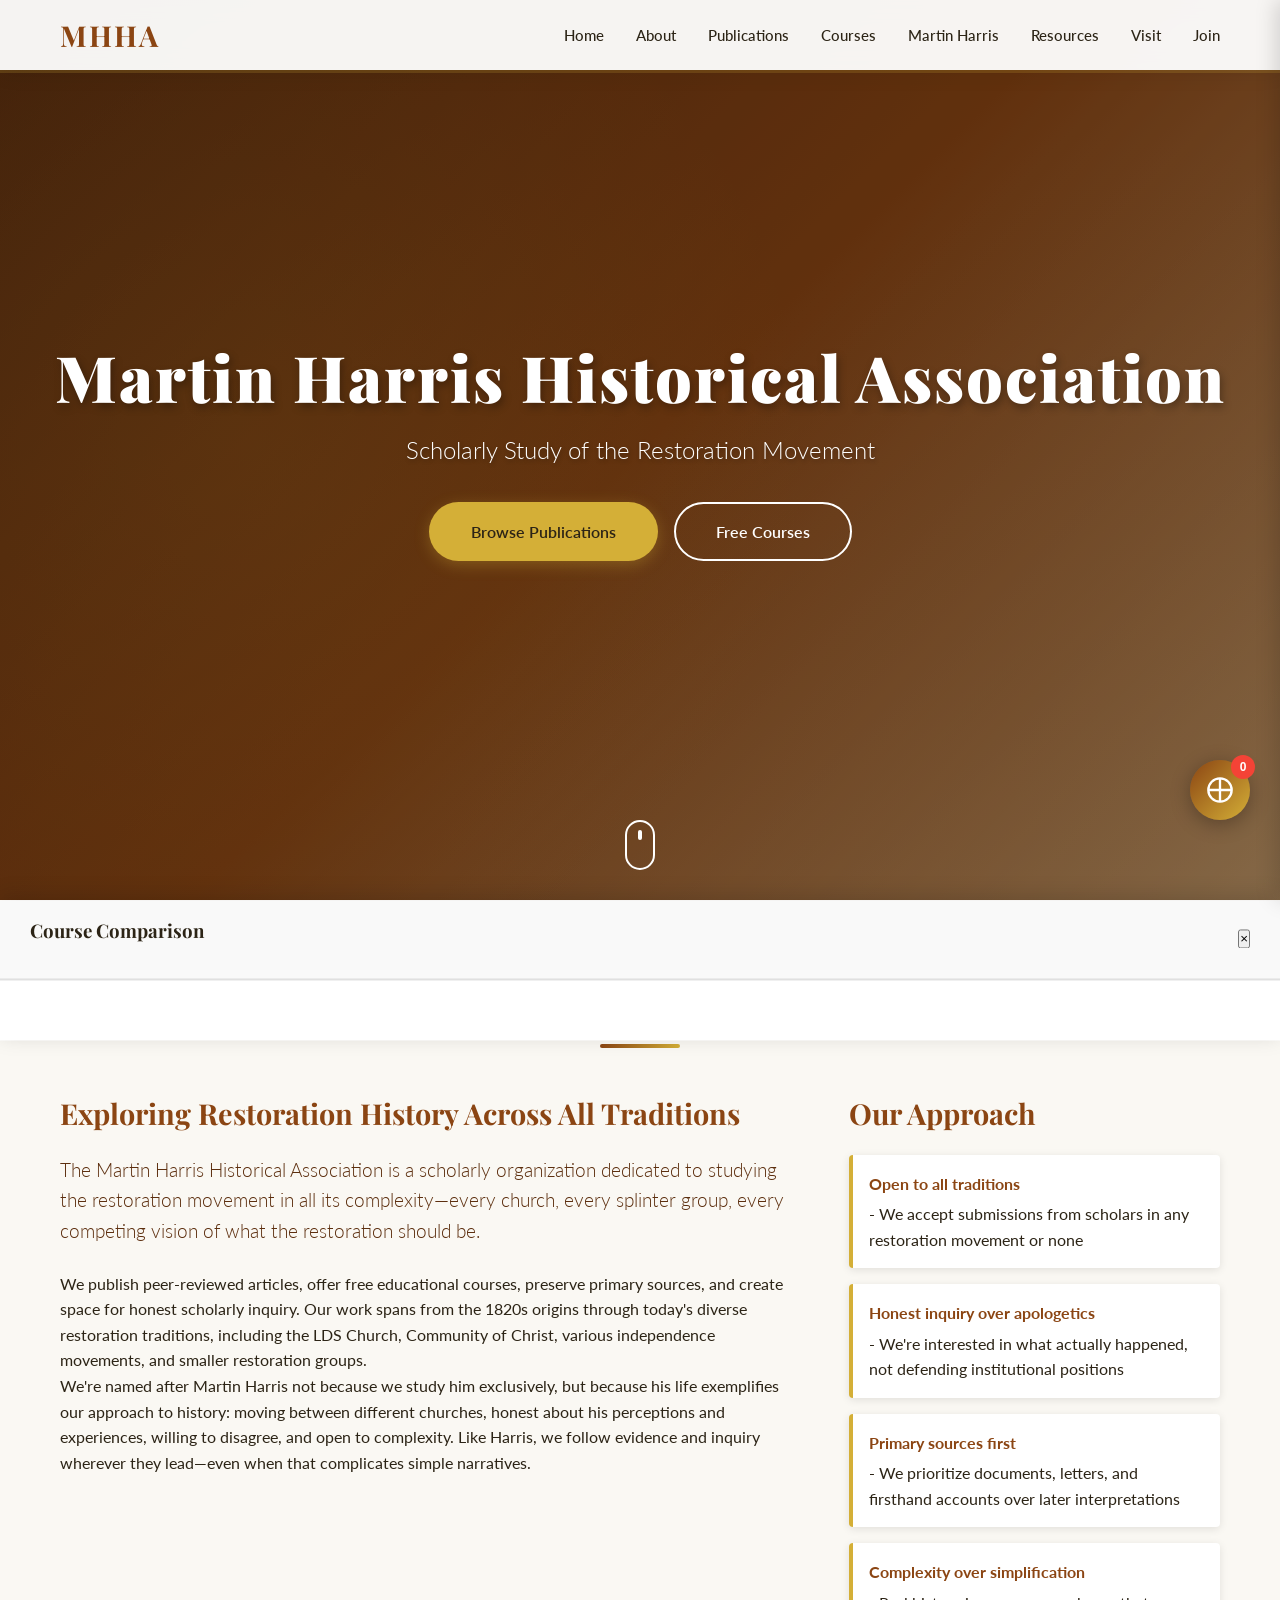
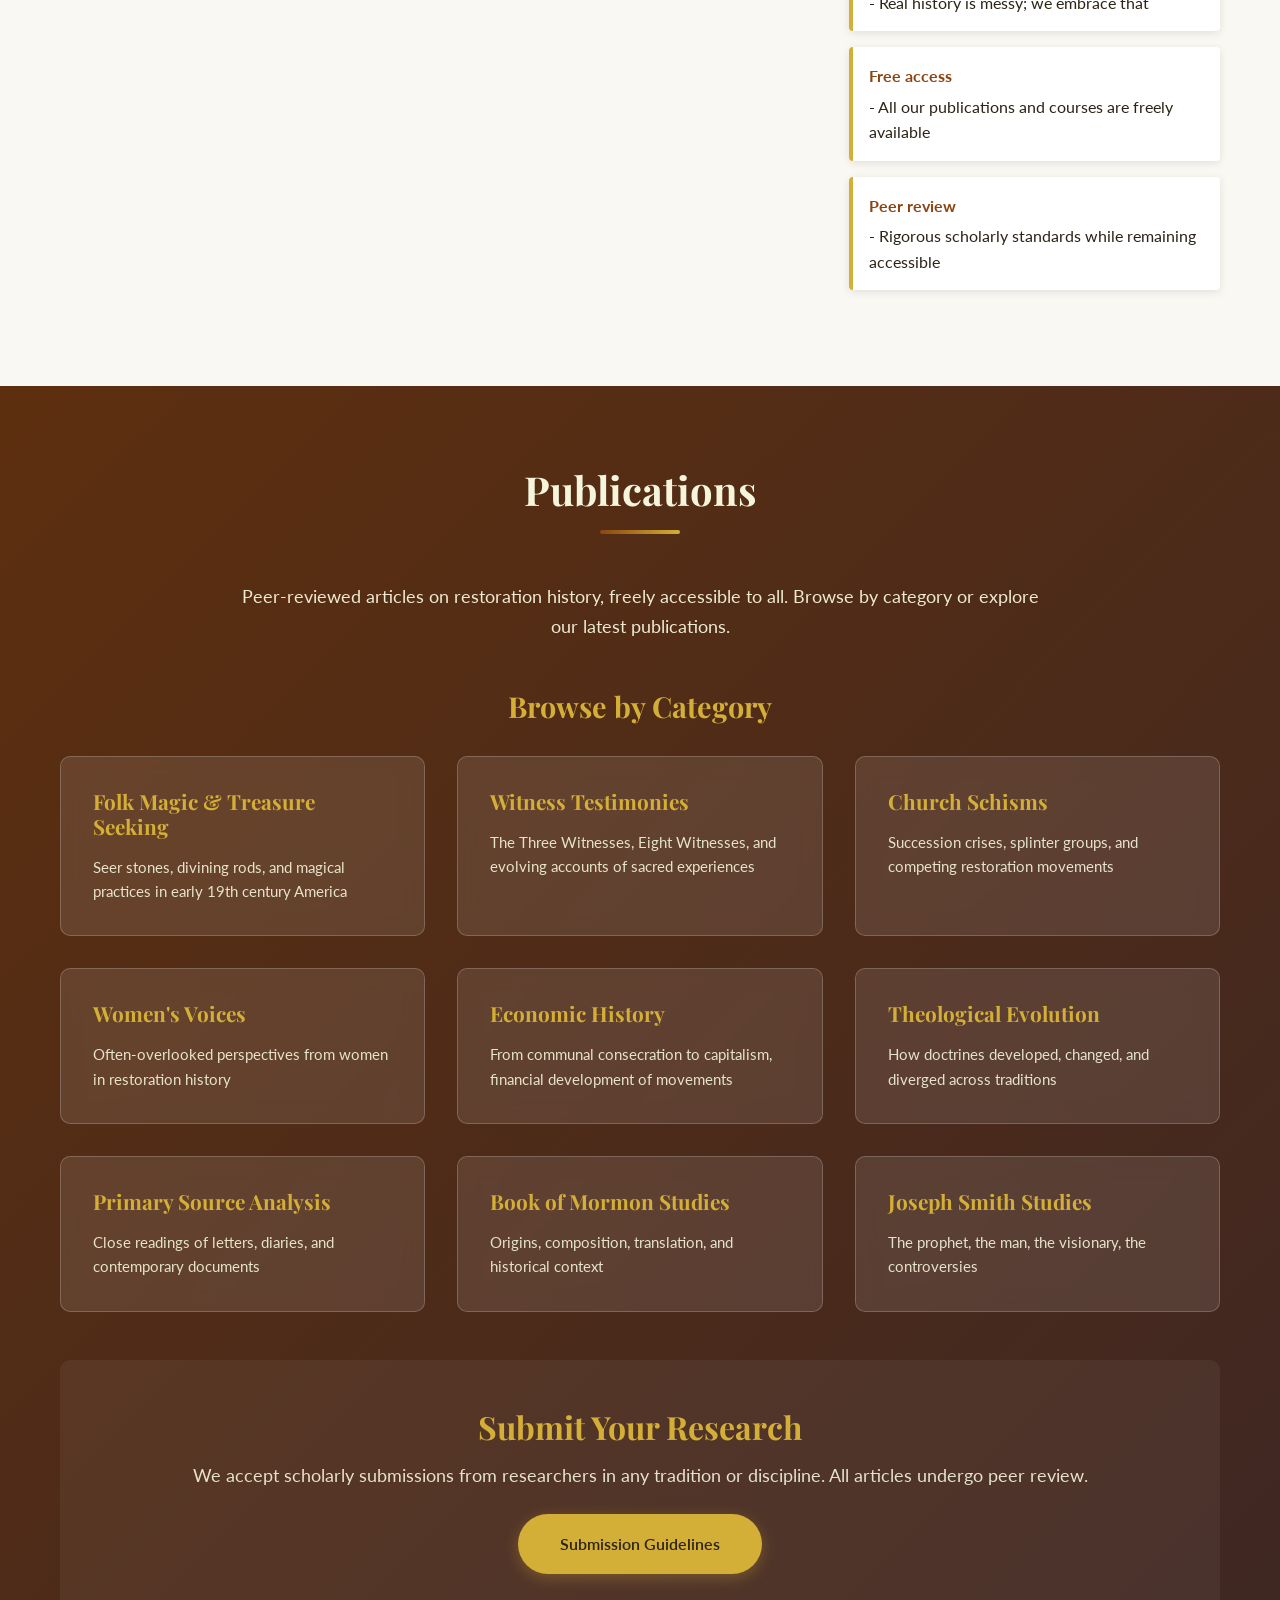
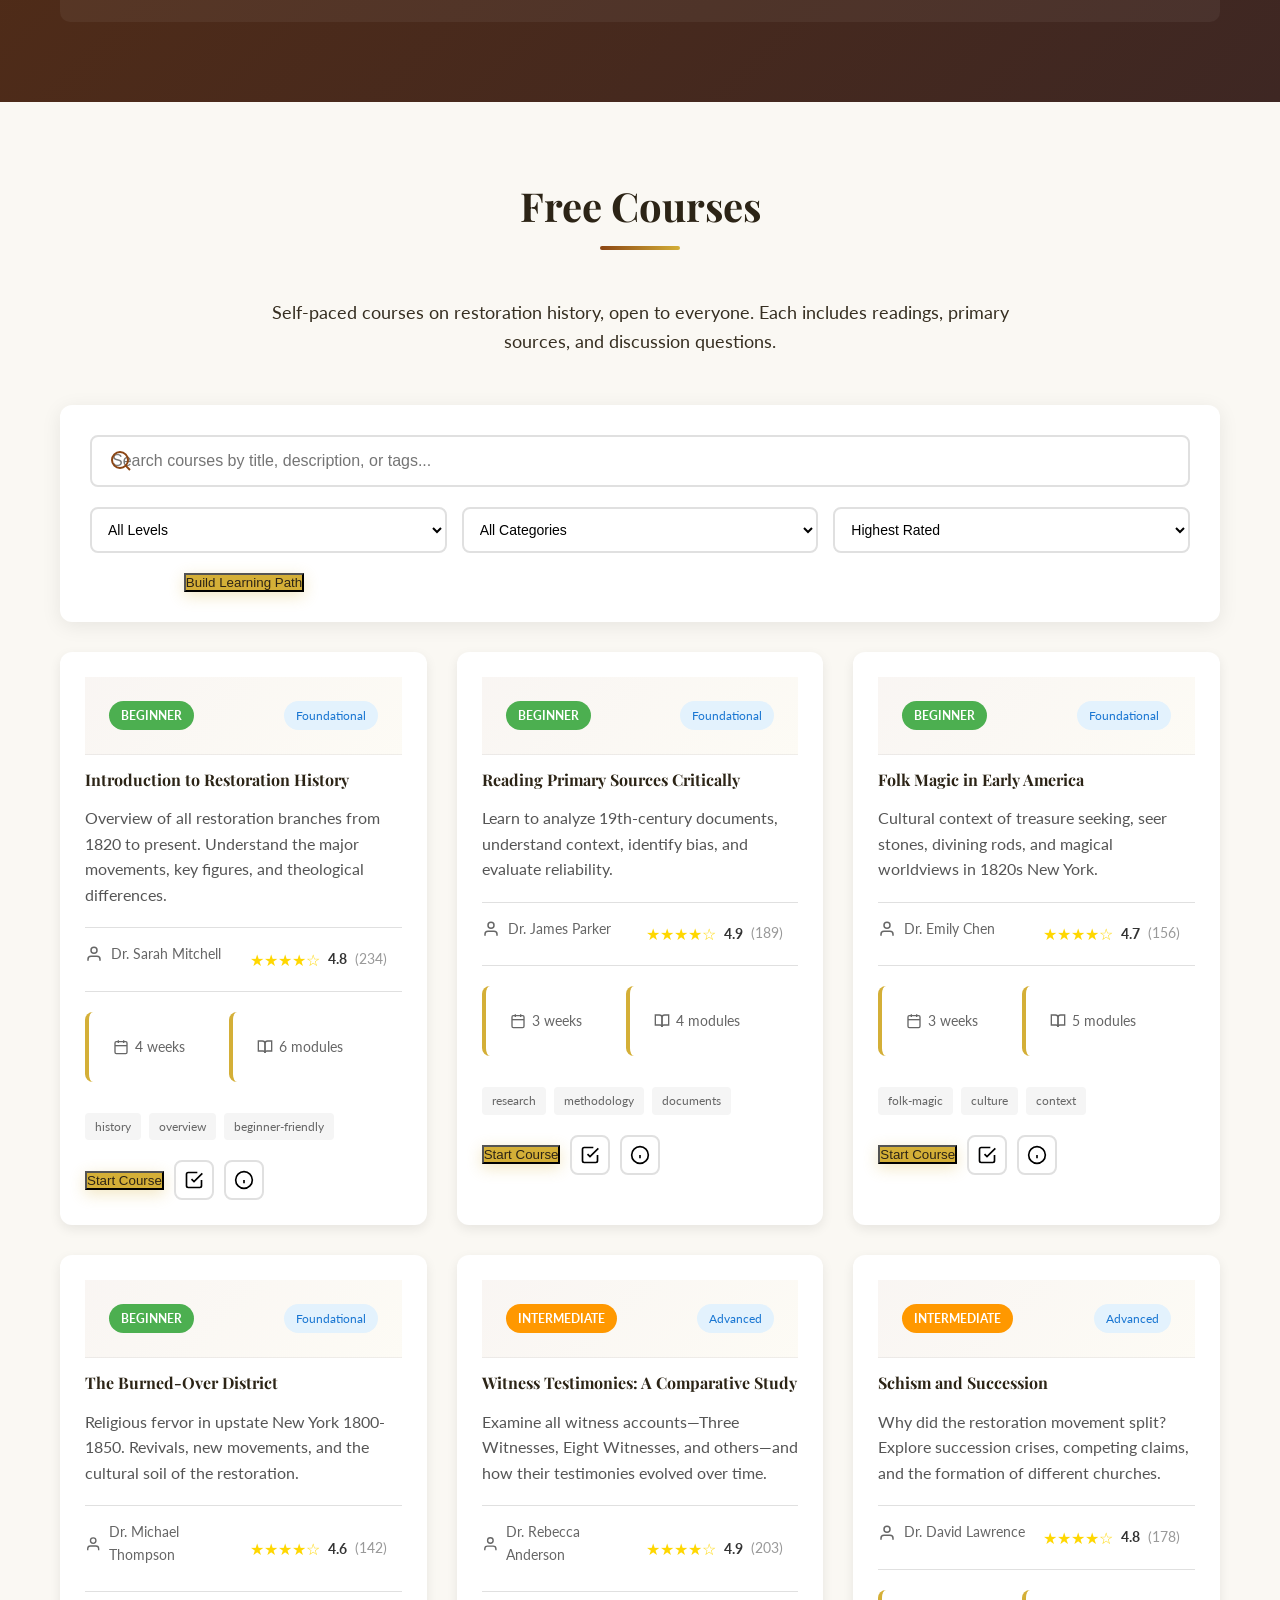
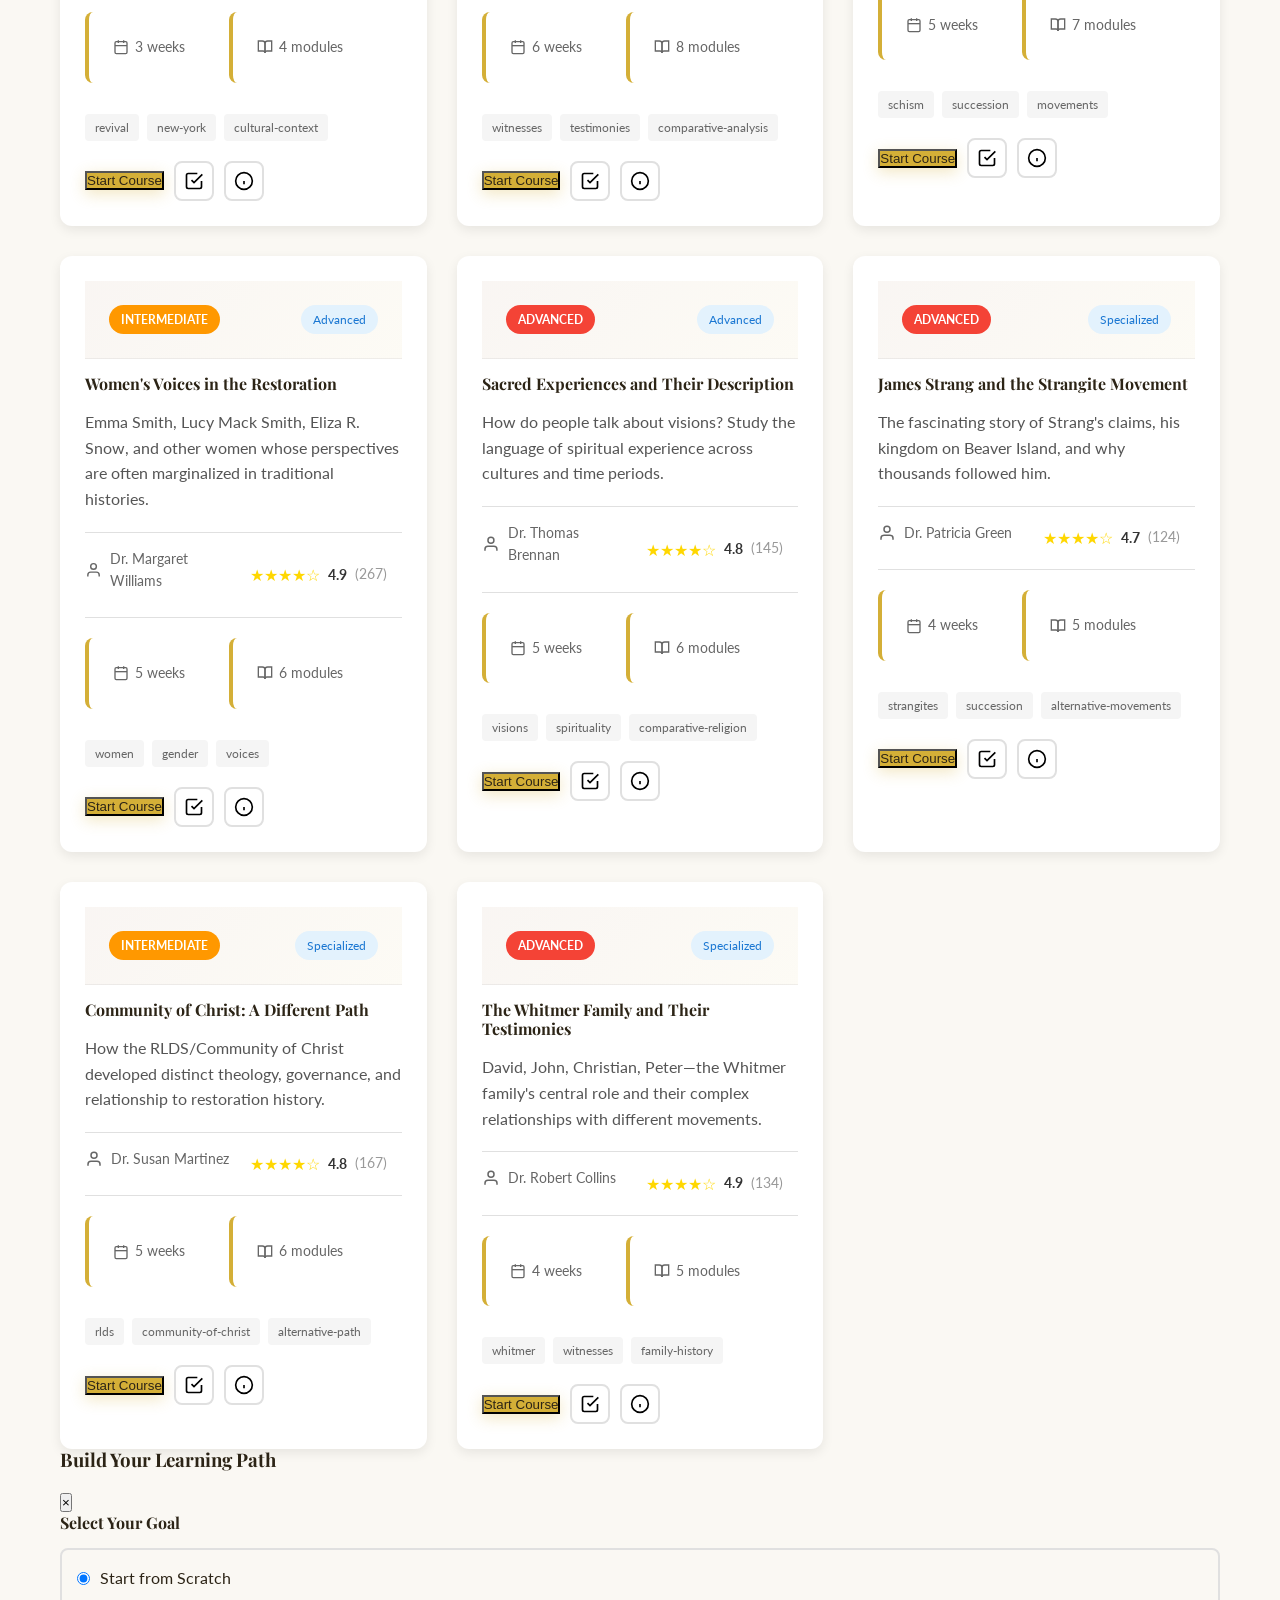
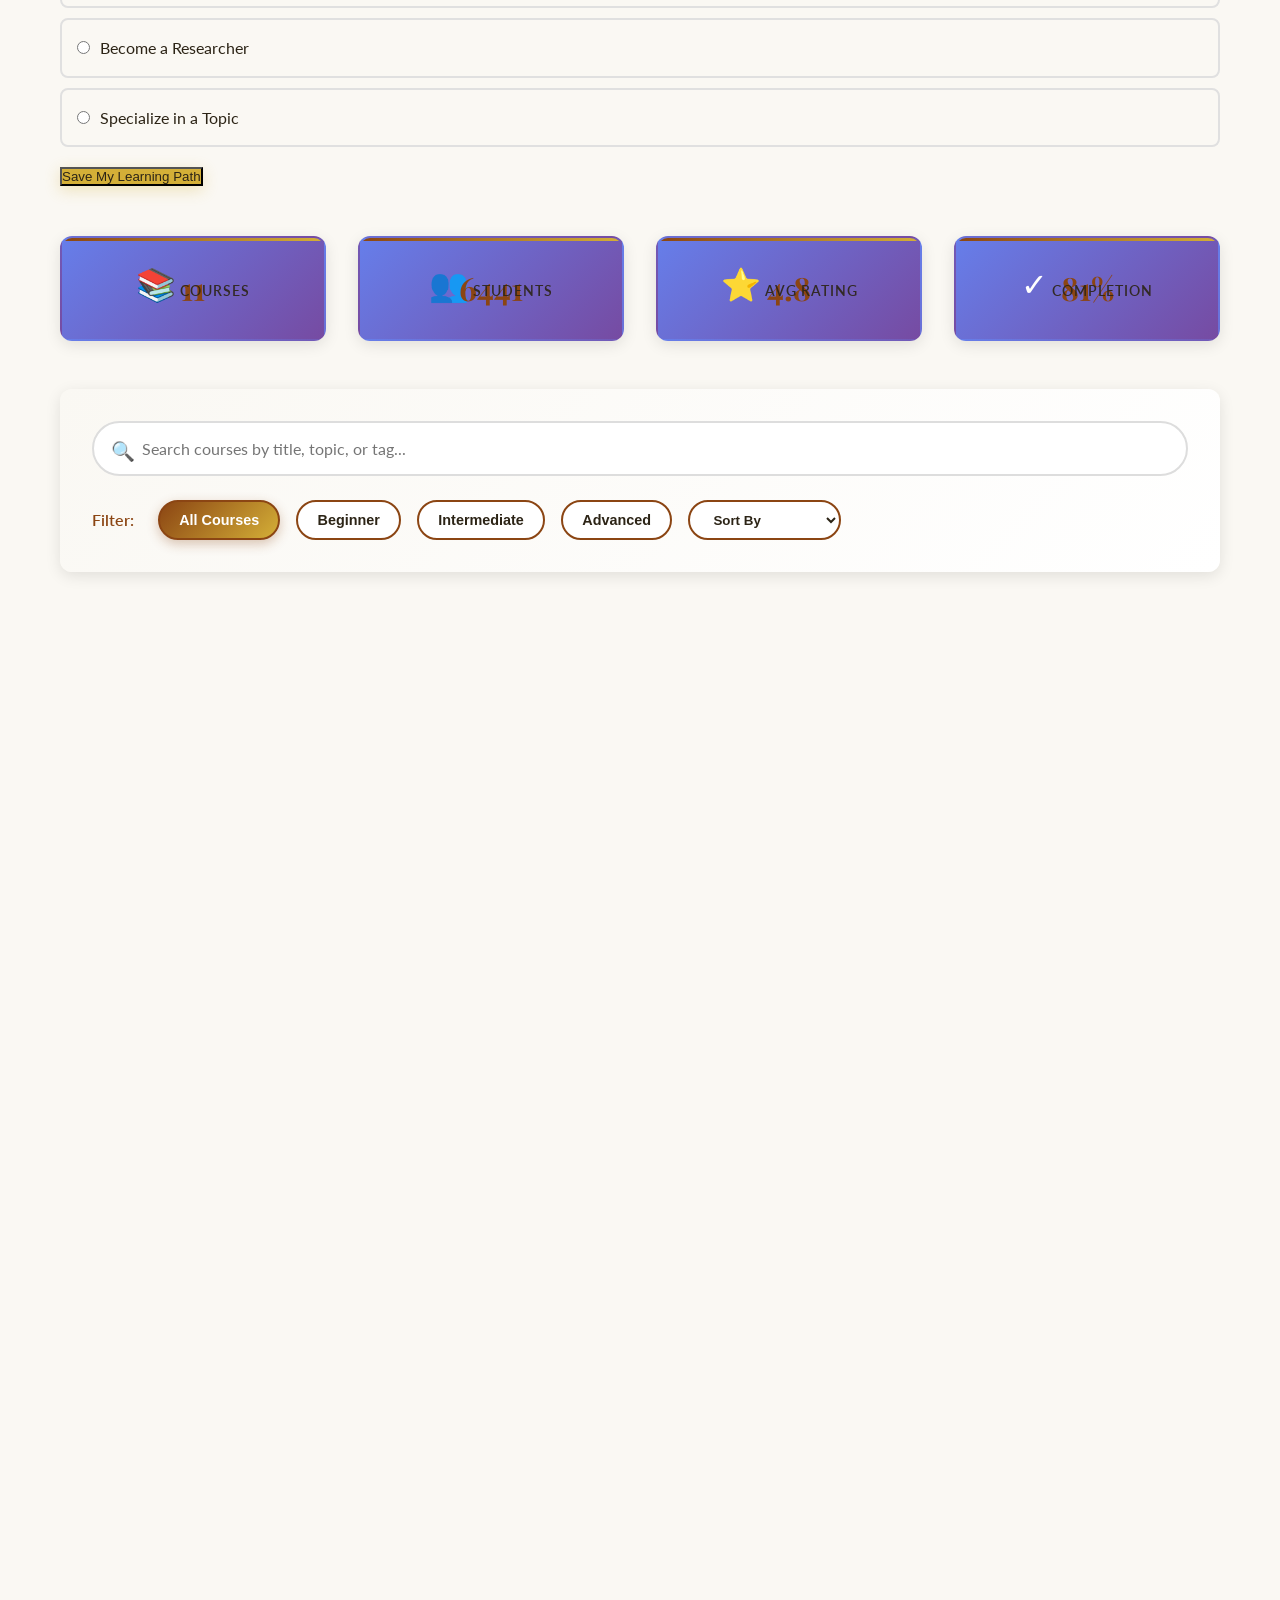
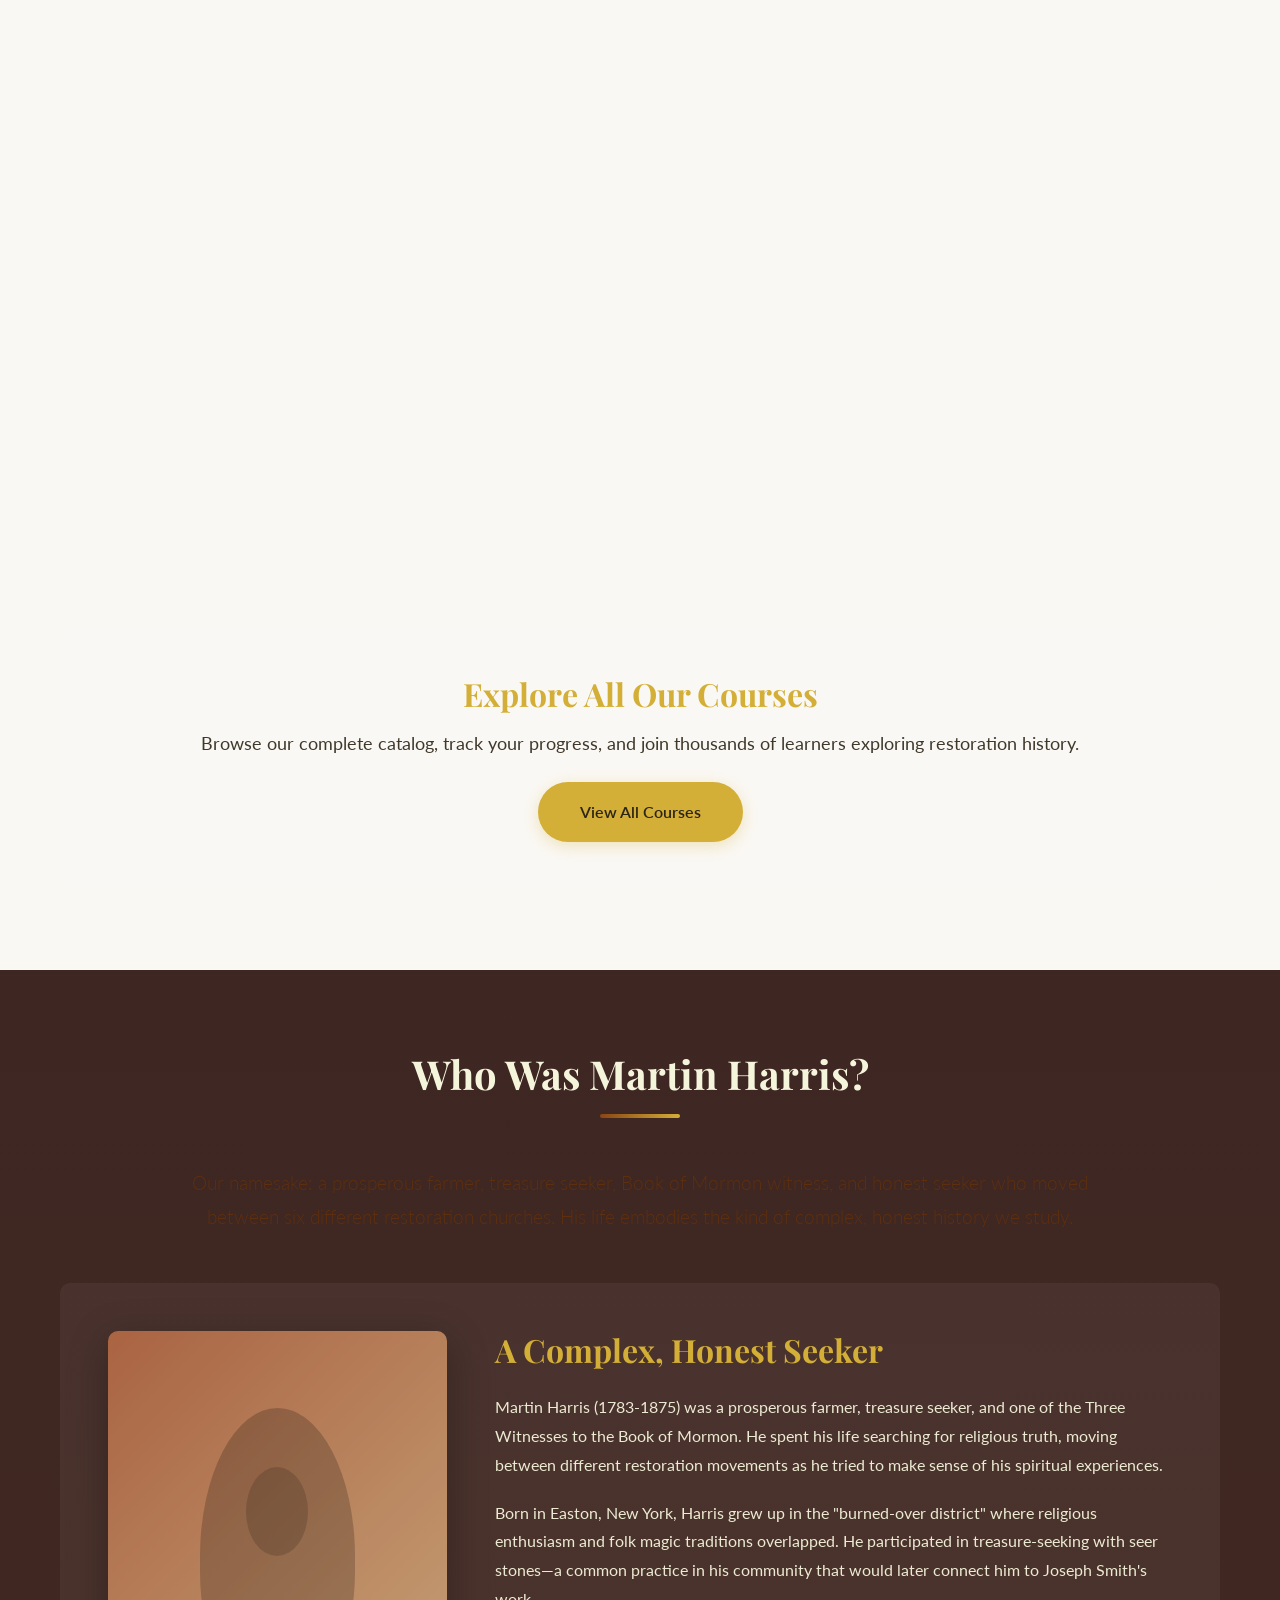
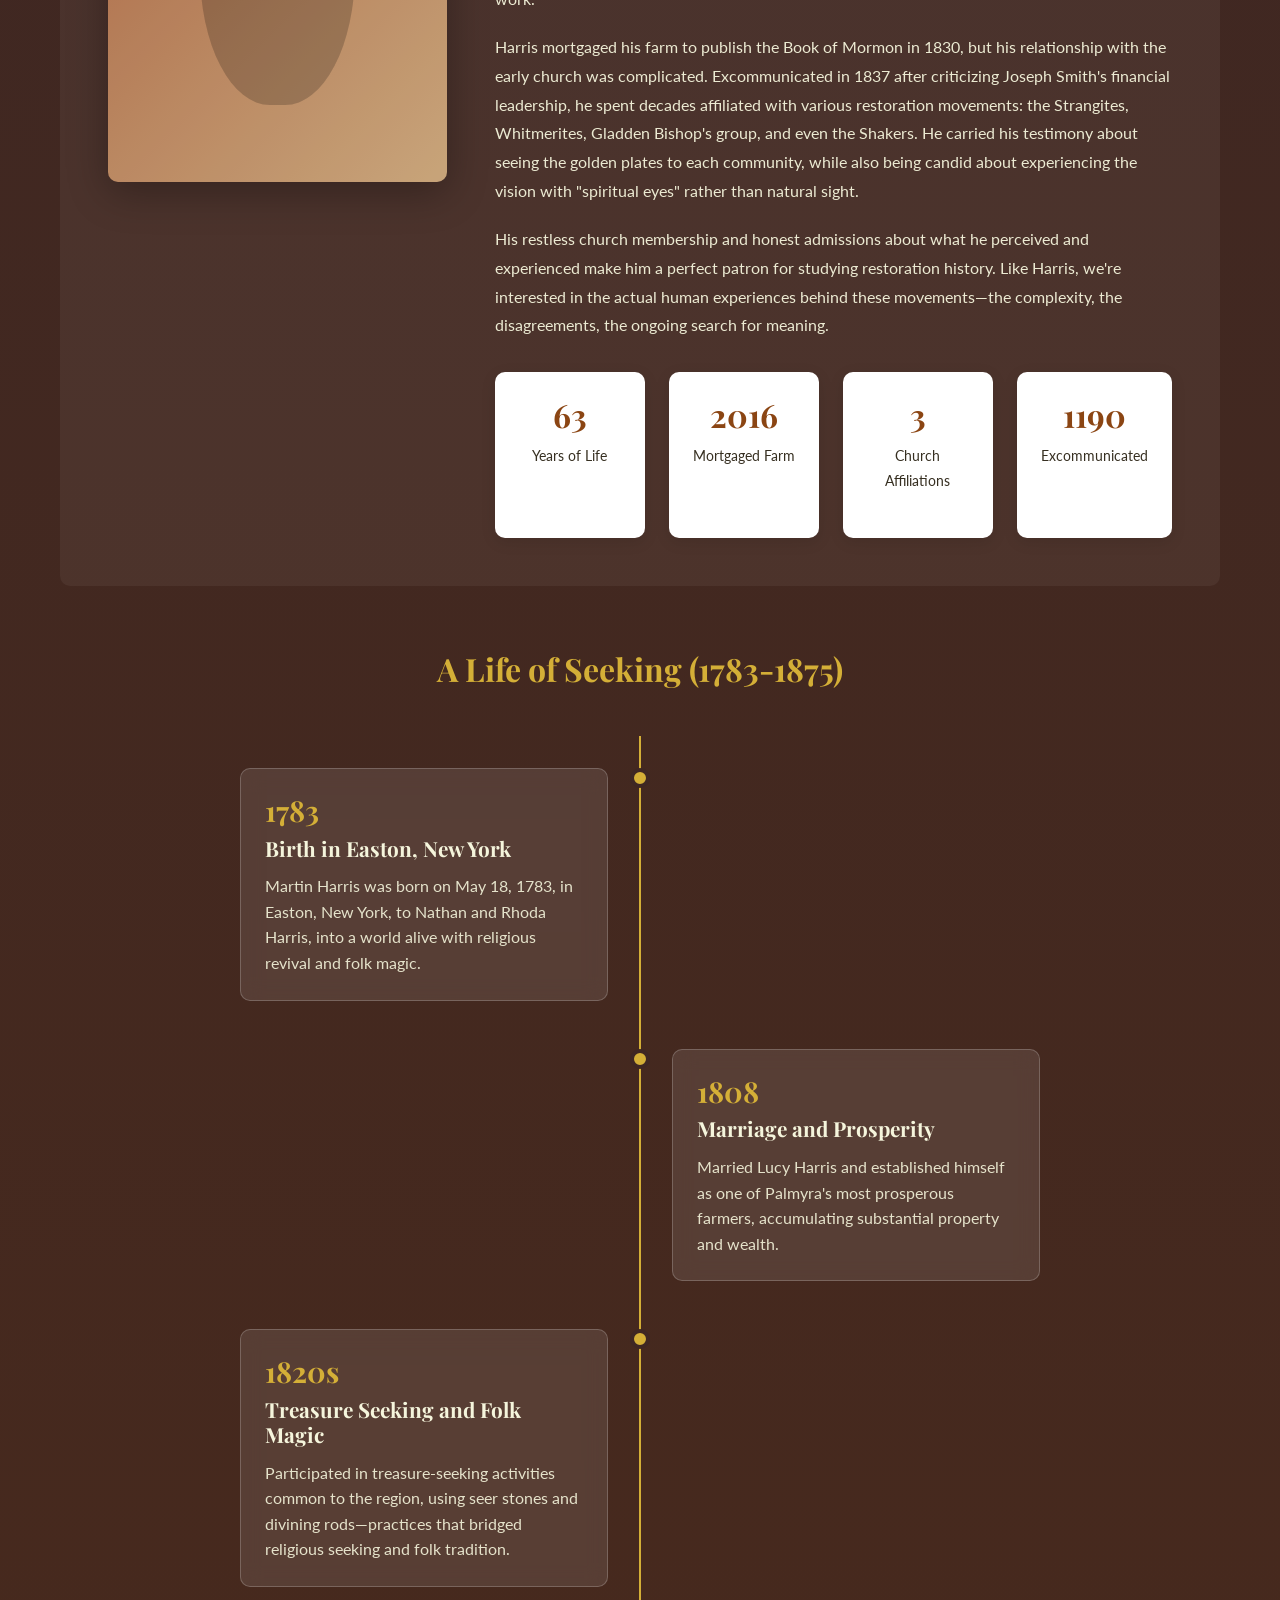
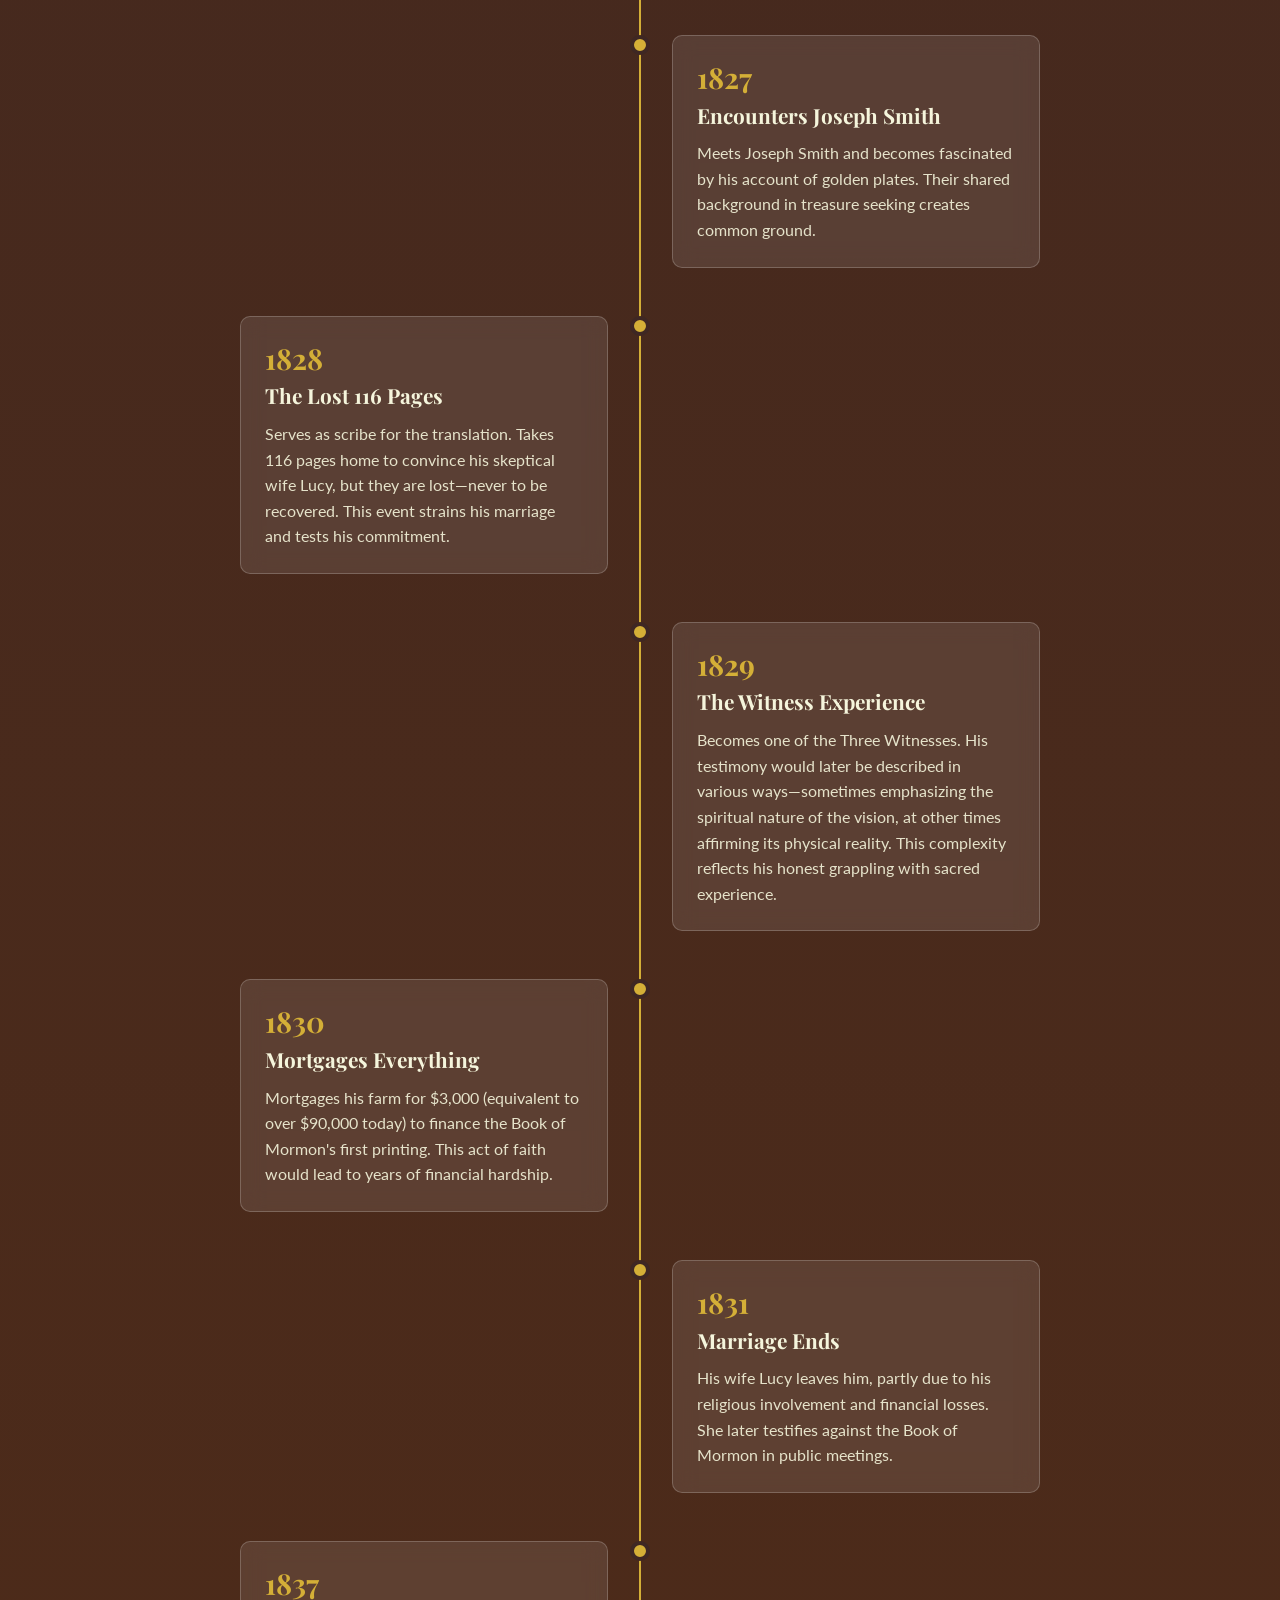
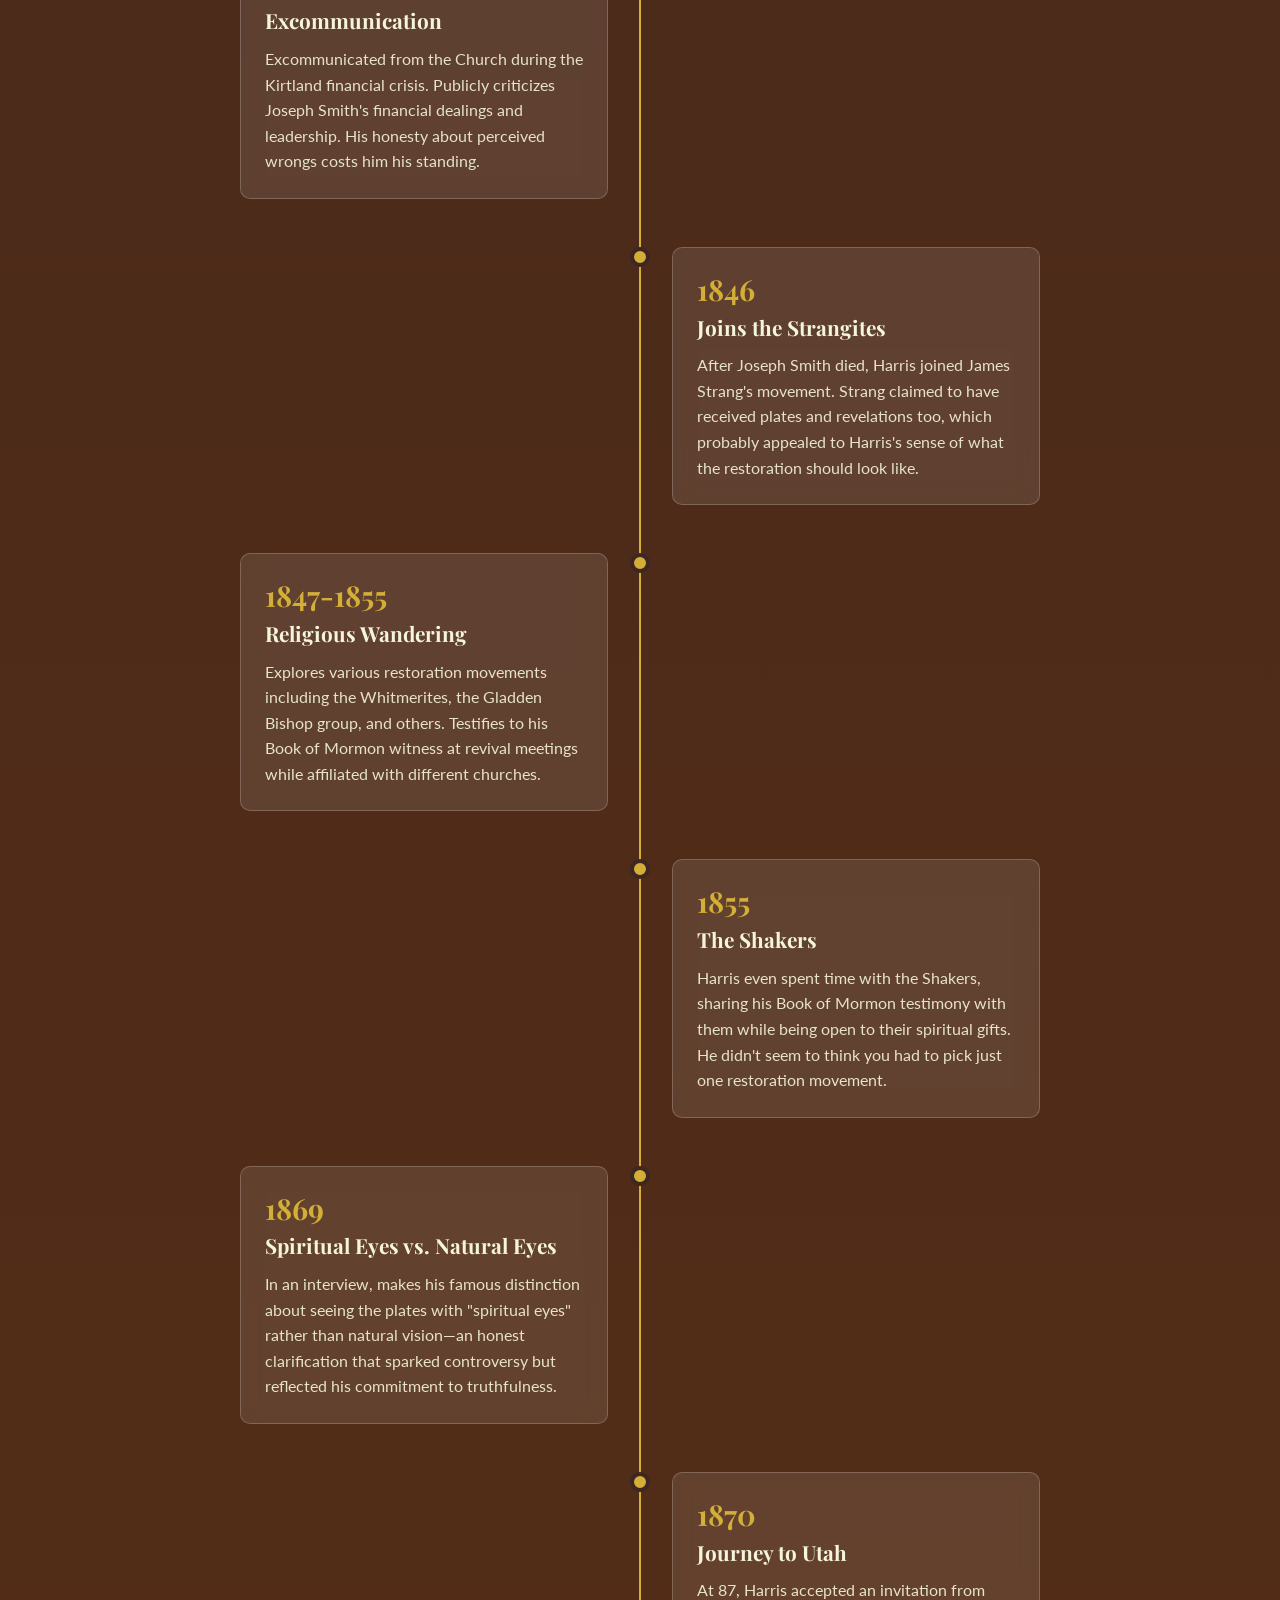
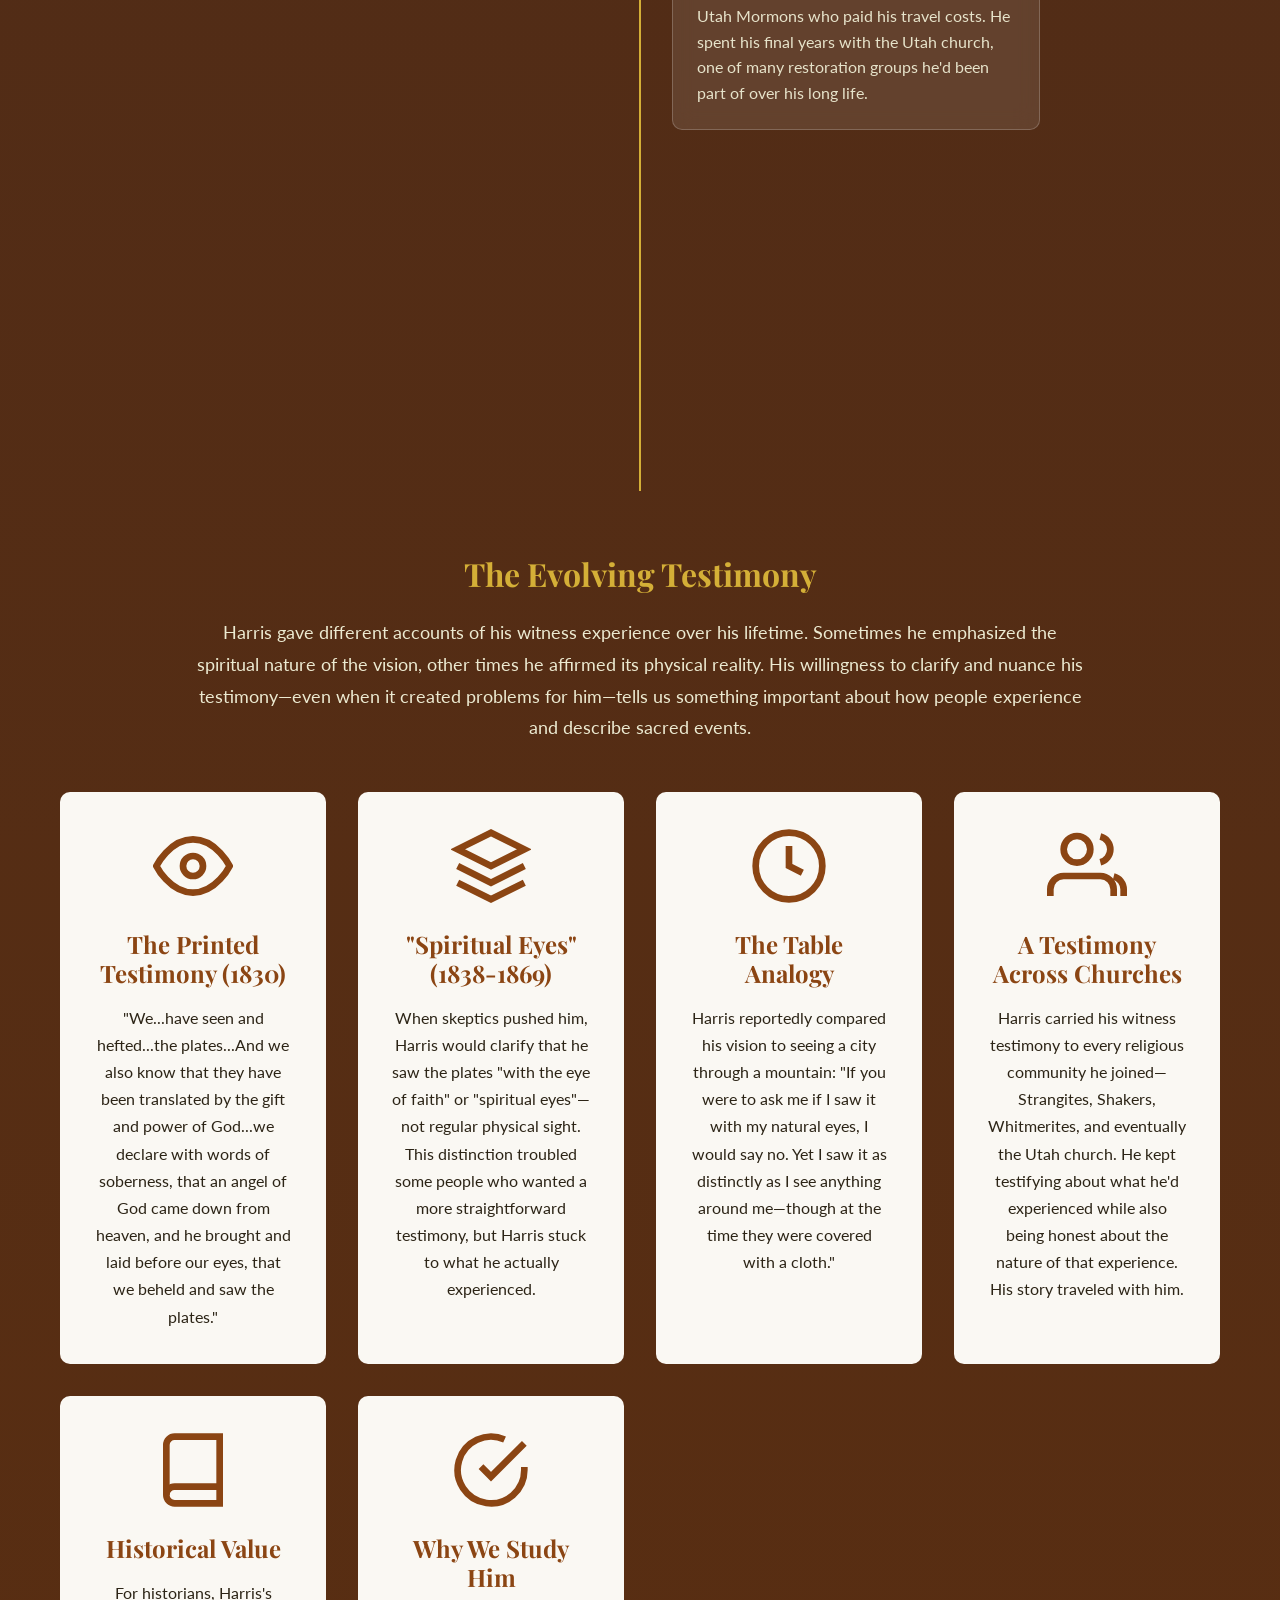
==== commit 887034d7: "Add comprehensive course feature system with 5 parallel development tracks Implemented a robust, vis" ====
--- a/index.html
+++ b/index.html
@@ -6,6 +6,8 @@
     <meta name="description" content="Martin Harris Historical Association - A scholarly association studying restoration history across all traditions. Publications, courses, and resources.">
     <title>Martin Harris Historical Association</title>
     <link rel="stylesheet" href="styles.css">
+    <link rel="stylesheet" href="courses-theme.css">
+    <link rel="stylesheet" href="interactive-styles.css">
     <link rel="preconnect" href="https://fonts.googleapis.com">
     <link rel="preconnect" href="https://fonts.gstatic.com" crossorigin>
     <link href="https://fonts.googleapis.com/css2?family=Playfair+Display:wght@400;700;900&family=Lato:wght@300;400;700&display=swap" rel="stylesheet">
@@ -160,71 +162,82 @@
             </div>
             <p class="section-intro">Self-paced courses on restoration history, open to everyone. Each includes readings, primary sources, and discussion questions.</p>
 
-            <h3 class="course-category-title">Foundational Courses</h3>
-            <div class="courses-grid">
-                <div class="course-card">
-                    <h4>Introduction to Restoration History</h4>
-                    <p>Overview of all restoration branches from 1820 to present. Understand the major movements, key figures, and theological differences.</p>
-                    <span class="course-level">Beginner • 6 modules</span>
-                </div>
-                <div class="course-card">
-                    <h4>Reading Primary Sources Critically</h4>
-                    <p>Learn to analyze 19th-century documents, understand context, identify bias, and evaluate reliability.</p>
-                    <span class="course-level">Beginner • 4 modules</span>
-                </div>
-                <div class="course-card">
-                    <h4>Folk Magic in Early America</h4>
-                    <p>Cultural context of treasure seeking, seer stones, divining rods, and magical worldviews in 1820s New York.</p>
-                    <span class="course-level">Beginner • 5 modules</span>
-                </div>
-                <div class="course-card">
-                    <h4>The Burned-Over District</h4>
-                    <p>Religious fervor in upstate New York 1800-1850. Revivals, new movements, and the cultural soil of the restoration.</p>
-                    <span class="course-level">Beginner • 4 modules</span>
-                </div>
-            </div>
-
-            <h3 class="course-category-title">Advanced Courses</h3>
-            <div class="courses-grid">
-                <div class="course-card">
-                    <h4>Witness Testimonies: A Comparative Study</h4>
-                    <p>Examine all witness accounts—Three Witnesses, Eight Witnesses, and others—and how their testimonies evolved over time.</p>
-                    <span class="course-level">Intermediate • 8 modules</span>
-                </div>
-                <div class="course-card">
-                    <h4>Schism and Succession</h4>
-                    <p>Why did the restoration movement split? Explore succession crises, competing claims, and the formation of different churches.</p>
-                    <span class="course-level">Intermediate • 7 modules</span>
-                </div>
-                <div class="course-card">
-                    <h4>Women's Voices in the Restoration</h4>
-                    <p>Emma Smith, Lucy Mack Smith, Eliza R. Snow, and other women whose perspectives are often marginalized in traditional histories.</p>
-                    <span class="course-level">Intermediate • 6 modules</span>
-                </div>
-                <div class="course-card">
-                    <h4>Sacred Experiences and Their Description</h4>
-                    <p>How do people talk about visions? Study the language of spiritual experience across cultures and time periods.</p>
-                    <span class="course-level">Advanced • 6 modules</span>
-                </div>
-            </div>
-
-            <h3 class="course-category-title">Specialized Courses</h3>
-            <div class="courses-grid">
-                <div class="course-card">
-                    <h4>James Strang and the Strangite Movement</h4>
-                    <p>The fascinating story of Strang's claims, his kingdom on Beaver Island, and why thousands followed him.</p>
-                    <span class="course-level">Advanced • 5 modules</span>
-                </div>
-                <div class="course-card">
-                    <h4>Community of Christ: A Different Path</h4>
-                    <p>How the RLDS/Community of Christ developed distinct theology, governance, and relationship to restoration history.</p>
-                    <span class="course-level">Intermediate • 6 modules</span>
-                </div>
-                <div class="course-card">
-                    <h4>The Whitmer Family and Their Testimonies</h4>
-                    <p>David, John, Christian, Peter—the Whitmer family's central role and their complex relationships with different movements.</p>
-                    <span class="course-level">Advanced • 5 modules</span>
-                </div>
+            <!-- Course Statistics -->
+            <div class="course-stats-hero">
+                <div class="stat-card">
+                    <div class="stat-icon">📚</div>
+                    <span class="stat-number" id="total-courses">11</span>
+                    <span class="stat-label">Courses</span>
+                </div>
+                <div class="stat-card">
+                    <div class="stat-icon">👥</div>
+                    <span class="stat-number" id="total-students">6441</span>
+                    <span class="stat-label">Students</span>
+                </div>
+                <div class="stat-card">
+                    <div class="stat-icon">⭐</div>
+                    <span class="stat-number">4.8</span>
+                    <span class="stat-label">Avg Rating</span>
+                </div>
+                <div class="stat-card">
+                    <div class="stat-icon">✓</div>
+                    <span class="stat-number">81%</span>
+                    <span class="stat-label">Completion</span>
+                </div>
+            </div>
+
+            <!-- Search and Filter Controls -->
+            <div class="course-controls">
+                <div class="search-bar-container">
+                    <span class="search-icon">🔍</span>
+                    <input
+                        type="text"
+                        id="course-search"
+                        class="search-bar"
+                        placeholder="Search courses by title, topic, or tag..."
+                    >
+                </div>
+                <div class="filter-buttons">
+                    <span class="filter-label">Filter:</span>
+                    <button class="filter-btn active" data-level="all">All Courses</button>
+                    <button class="filter-btn" data-level="beginner">Beginner</button>
+                    <button class="filter-btn" data-level="intermediate">Intermediate</button>
+                    <button class="filter-btn" data-level="advanced">Advanced</button>
+                    <select class="sort-dropdown" id="sort-courses">
+                        <option value="default">Sort By</option>
+                        <option value="rating">Highest Rated</option>
+                        <option value="enrolled">Most Popular</option>
+                        <option value="title">Alphabetical</option>
+                    </select>
+                </div>
+            </div>
+
+            <!-- Featured Courses -->
+            <div class="scroll-reveal">
+                <h3 class="course-category-title">Featured Courses</h3>
+                <div id="featured-courses" class="courses-grid-dynamic">
+                    <!-- Featured courses will be dynamically inserted here -->
+                </div>
+            </div>
+
+            <!-- Recently Added -->
+            <div class="scroll-reveal">
+                <h3 class="course-category-title">Recently Added</h3>
+                <div id="recent-courses" class="courses-grid-dynamic">
+                    <!-- Recent courses will be dynamically inserted here -->
+                </div>
+            </div>
+
+            <!-- All Courses by Category -->
+            <div id="all-courses-container">
+                <!-- Courses will be dynamically inserted here -->
+            </div>
+
+            <!-- CTA to Full Course Page -->
+            <div class="publication-cta" style="margin-top: 3rem;">
+                <h3>Explore All Our Courses</h3>
+                <p>Browse our complete catalog, track your progress, and join thousands of learners exploring restoration history.</p>
+                <a href="courses-main.html" class="btn btn-primary">View All Courses</a>
             </div>
         </div>
     </section>
@@ -738,6 +751,19 @@
         </div>
     </footer>
 
+    <!-- Core JavaScript -->
     <script src="script.js"></script>
+
+    <!-- Interactive Features -->
+    <script src="course-catalog.js"></script>
+    <script src="progress-tracker.js"></script>
+    <script src="interactive-features.js"></script>
+    <script src="resource-hub.js"></script>
+    <script src="engagement.js"></script>
+    <script src="performance.js"></script>
+
+    <!-- Legacy Course Scripts (if present) -->
+    <script src="courses-data.js"></script>
+    <script src="courses-ui.js"></script>
 </body>
 </html>
--- a/courses-theme.css
+++ b/courses-theme.css
@@ -0,0 +1,938 @@
+/* ===================================
+   COURSES THEME CSS
+   Unified styling for course system
+   =================================== */
+
+/* Course Category Colors */
+:root {
+    --course-beginner: #8B4513;
+    --course-intermediate: #A0522D;
+    --course-advanced: #5D2F0F;
+    --course-featured: #D4AF37;
+    --course-trending: #C19A6B;
+}
+
+/* ===================================
+   Course Cards - Enhanced
+   =================================== */
+
+.course-card-enhanced {
+    background-color: var(--white);
+    border-radius: 12px;
+    overflow: hidden;
+    box-shadow: 0 4px 15px var(--shadow);
+    transition: all 0.4s cubic-bezier(0.4, 0, 0.2, 1);
+    border: 2px solid transparent;
+    position: relative;
+    display: flex;
+    flex-direction: column;
+    height: 100%;
+}
+
+.course-card-enhanced::before {
+    content: '';
+    position: absolute;
+    top: 0;
+    left: 0;
+    right: 0;
+    height: 4px;
+    background: linear-gradient(90deg, var(--primary-color), var(--secondary-color));
+    transform: scaleX(0);
+    transition: transform 0.4s ease;
+}
+
+.course-card-enhanced:hover::before {
+    transform: scaleX(1);
+}
+
+.course-card-enhanced:hover {
+    transform: translateY(-8px) scale(1.02);
+    box-shadow: 0 12px 35px var(--shadow-dark);
+    border-color: var(--secondary-color);
+}
+
+.course-card-header {
+    padding: 1.5rem;
+    background: linear-gradient(135deg, rgba(139, 69, 19, 0.05), rgba(212, 175, 55, 0.05));
+    border-bottom: 1px solid rgba(0, 0, 0, 0.05);
+}
+
+.course-badges {
+    display: flex;
+    gap: 0.5rem;
+    margin-bottom: 1rem;
+    flex-wrap: wrap;
+}
+
+.course-badge {
+    display: inline-flex;
+    align-items: center;
+    gap: 0.3rem;
+    padding: 0.4rem 0.8rem;
+    border-radius: 20px;
+    font-size: 0.75rem;
+    font-weight: 600;
+    text-transform: uppercase;
+    letter-spacing: 0.5px;
+    transition: all 0.3s ease;
+}
+
+.course-badge:hover {
+    transform: scale(1.05);
+}
+
+.badge-featured {
+    background: linear-gradient(135deg, #D4AF37, #FFD700);
+    color: var(--text-dark);
+    box-shadow: 0 2px 8px rgba(212, 175, 55, 0.3);
+}
+
+.badge-trending {
+    background: linear-gradient(135deg, #C19A6B, #DEB887);
+    color: var(--text-dark);
+}
+
+.badge-new {
+    background: linear-gradient(135deg, #8B4513, #A0522D);
+    color: var(--white);
+}
+
+.badge-beginner {
+    background-color: rgba(139, 69, 19, 0.1);
+    color: var(--course-beginner);
+    border: 1px solid var(--course-beginner);
+}
+
+.badge-intermediate {
+    background-color: rgba(160, 82, 45, 0.1);
+    color: var(--course-intermediate);
+    border: 1px solid var(--course-intermediate);
+}
+
+.badge-advanced {
+    background-color: rgba(93, 47, 15, 0.1);
+    color: var(--course-advanced);
+    border: 1px solid var(--course-advanced);
+}
+
+.course-card-body {
+    padding: 1.5rem;
+    flex-grow: 1;
+    display: flex;
+    flex-direction: column;
+}
+
+.course-card-title {
+    font-size: 1.4rem;
+    color: var(--primary-color);
+    margin-bottom: 0.8rem;
+    font-family: var(--font-heading);
+    line-height: 1.3;
+    transition: color 0.3s ease;
+}
+
+.course-card-enhanced:hover .course-card-title {
+    color: var(--secondary-color);
+}
+
+.course-card-description {
+    color: var(--text-dark);
+    line-height: 1.7;
+    margin-bottom: 1rem;
+    flex-grow: 1;
+}
+
+.course-meta {
+    display: grid;
+    grid-template-columns: repeat(2, 1fr);
+    gap: 0.8rem;
+    margin-top: auto;
+    padding-top: 1rem;
+    border-top: 1px solid rgba(0, 0, 0, 0.05);
+}
+
+.course-meta-item {
+    display: flex;
+    align-items: center;
+    gap: 0.5rem;
+    font-size: 0.9rem;
+    color: var(--accent-color);
+}
+
+.course-meta-icon {
+    font-size: 1rem;
+}
+
+.course-card-footer {
+    padding: 1rem 1.5rem;
+    background-color: var(--background-light);
+    border-top: 1px solid rgba(0, 0, 0, 0.05);
+}
+
+.course-stats {
+    display: flex;
+    justify-content: space-between;
+    align-items: center;
+    margin-bottom: 0.8rem;
+}
+
+.course-rating {
+    display: flex;
+    align-items: center;
+    gap: 0.3rem;
+}
+
+.stars {
+    color: var(--secondary-color);
+    font-size: 1rem;
+}
+
+.rating-number {
+    font-weight: 600;
+    color: var(--text-dark);
+    margin-left: 0.3rem;
+}
+
+.rating-count {
+    font-size: 0.85rem;
+    color: #999;
+}
+
+.course-enrolled {
+    font-size: 0.85rem;
+    color: var(--accent-color);
+    font-weight: 600;
+}
+
+.course-progress {
+    margin-top: 0.8rem;
+}
+
+.progress-label {
+    font-size: 0.85rem;
+    color: #666;
+    margin-bottom: 0.3rem;
+    display: flex;
+    justify-content: space-between;
+}
+
+.progress-bar-container {
+    height: 6px;
+    background-color: rgba(0, 0, 0, 0.1);
+    border-radius: 10px;
+    overflow: hidden;
+    position: relative;
+}
+
+.progress-bar {
+    height: 100%;
+    background: linear-gradient(90deg, var(--primary-color), var(--secondary-color));
+    border-radius: 10px;
+    transition: width 0.6s cubic-bezier(0.4, 0, 0.2, 1);
+    position: relative;
+    overflow: hidden;
+}
+
+.progress-bar::after {
+    content: '';
+    position: absolute;
+    top: 0;
+    left: 0;
+    right: 0;
+    bottom: 0;
+    background: linear-gradient(90deg, transparent, rgba(255, 255, 255, 0.3), transparent);
+    animation: shimmer 2s infinite;
+}
+
+@keyframes shimmer {
+    0% { transform: translateX(-100%); }
+    100% { transform: translateX(100%); }
+}
+
+.course-action {
+    margin-top: 1rem;
+}
+
+.btn-course {
+    display: block;
+    width: 100%;
+    padding: 0.8rem 1.5rem;
+    background: linear-gradient(135deg, var(--primary-color), var(--primary-dark));
+    color: var(--white);
+    text-align: center;
+    text-decoration: none;
+    border-radius: 8px;
+    font-weight: 600;
+    transition: all 0.3s ease;
+    border: none;
+    cursor: pointer;
+}
+
+.btn-course:hover {
+    background: linear-gradient(135deg, var(--secondary-color), var(--primary-color));
+    transform: translateY(-2px);
+    box-shadow: 0 4px 15px rgba(212, 175, 55, 0.4);
+}
+
+/* ===================================
+   Course Grid Layouts
+   =================================== */
+
+.courses-grid-dynamic {
+    display: grid;
+    grid-template-columns: repeat(auto-fill, minmax(320px, 1fr));
+    gap: 2rem;
+    margin-bottom: 3rem;
+}
+
+/* Stagger animation for course cards */
+.course-card-enhanced.stagger-animation {
+    opacity: 0;
+    transform: translateY(30px);
+    animation: fadeInStagger 0.6s ease forwards;
+}
+
+@keyframes fadeInStagger {
+    to {
+        opacity: 1;
+        transform: translateY(0);
+    }
+}
+
+.course-card-enhanced:nth-child(1) { animation-delay: 0.1s; }
+.course-card-enhanced:nth-child(2) { animation-delay: 0.2s; }
+.course-card-enhanced:nth-child(3) { animation-delay: 0.3s; }
+.course-card-enhanced:nth-child(4) { animation-delay: 0.4s; }
+.course-card-enhanced:nth-child(5) { animation-delay: 0.5s; }
+.course-card-enhanced:nth-child(6) { animation-delay: 0.6s; }
+
+/* ===================================
+   Course Filters and Search
+   =================================== */
+
+.course-controls {
+    background: linear-gradient(135deg, var(--background-light), var(--white));
+    padding: 2rem;
+    border-radius: 12px;
+    margin-bottom: 3rem;
+    box-shadow: 0 4px 15px var(--shadow);
+}
+
+.search-bar-container {
+    position: relative;
+    margin-bottom: 1.5rem;
+}
+
+.search-bar {
+    width: 100%;
+    padding: 1rem 1rem 1rem 3rem;
+    font-size: 1rem;
+    border: 2px solid #ddd;
+    border-radius: 50px;
+    outline: none;
+    transition: all 0.3s ease;
+    font-family: var(--font-body);
+}
+
+.search-bar:focus {
+    border-color: var(--primary-color);
+    box-shadow: 0 0 0 4px rgba(139, 69, 19, 0.1);
+}
+
+.search-icon {
+    position: absolute;
+    left: 1.2rem;
+    top: 50%;
+    transform: translateY(-50%);
+    color: #999;
+    font-size: 1.2rem;
+}
+
+.filter-buttons {
+    display: flex;
+    gap: 1rem;
+    flex-wrap: wrap;
+    align-items: center;
+}
+
+.filter-label {
+    font-weight: 600;
+    color: var(--primary-color);
+    margin-right: 0.5rem;
+}
+
+.filter-btn {
+    padding: 0.6rem 1.2rem;
+    background-color: var(--white);
+    color: var(--text-dark);
+    border: 2px solid var(--primary-color);
+    border-radius: 25px;
+    cursor: pointer;
+    transition: all 0.3s ease;
+    font-weight: 600;
+    font-size: 0.9rem;
+}
+
+.filter-btn:hover {
+    background-color: var(--primary-color);
+    color: var(--white);
+    transform: translateY(-2px);
+}
+
+.filter-btn.active {
+    background: linear-gradient(135deg, var(--primary-color), var(--secondary-color));
+    color: var(--white);
+    box-shadow: 0 4px 12px rgba(139, 69, 19, 0.3);
+}
+
+.sort-dropdown {
+    padding: 0.6rem 1.2rem;
+    border: 2px solid var(--primary-color);
+    border-radius: 25px;
+    background-color: var(--white);
+    color: var(--text-dark);
+    font-weight: 600;
+    cursor: pointer;
+    outline: none;
+    transition: all 0.3s ease;
+}
+
+.sort-dropdown:hover {
+    background-color: var(--background-light);
+}
+
+/* ===================================
+   Course Statistics Display
+   =================================== */
+
+.course-stats-hero {
+    display: grid;
+    grid-template-columns: repeat(auto-fit, minmax(200px, 1fr));
+    gap: 2rem;
+    margin: 3rem 0;
+}
+
+.stat-card {
+    background: linear-gradient(135deg, var(--white), var(--background-light));
+    padding: 2rem;
+    border-radius: 12px;
+    text-align: center;
+    box-shadow: 0 4px 15px var(--shadow);
+    transition: all 0.4s ease;
+    border: 2px solid transparent;
+    position: relative;
+    overflow: hidden;
+}
+
+.stat-card::before {
+    content: '';
+    position: absolute;
+    top: 0;
+    left: 0;
+    right: 0;
+    height: 3px;
+    background: linear-gradient(90deg, var(--primary-color), var(--secondary-color));
+}
+
+.stat-card:hover {
+    transform: translateY(-5px) scale(1.03);
+    box-shadow: 0 8px 25px var(--shadow-dark);
+    border-color: var(--secondary-color);
+}
+
+.stat-icon {
+    font-size: 3rem;
+    margin-bottom: 1rem;
+    display: inline-block;
+    animation: float 3s ease-in-out infinite;
+}
+
+@keyframes float {
+    0%, 100% { transform: translateY(0px); }
+    50% { transform: translateY(-10px); }
+}
+
+.stat-number {
+    font-size: 3rem;
+    font-weight: 900;
+    color: var(--primary-color);
+    font-family: var(--font-heading);
+    display: block;
+    margin-bottom: 0.5rem;
+}
+
+.stat-label {
+    font-size: 1rem;
+    color: var(--text-dark);
+    text-transform: uppercase;
+    letter-spacing: 1px;
+    font-weight: 600;
+}
+
+/* ===================================
+   Featured Course Carousel
+   =================================== */
+
+.featured-courses-section {
+    background: linear-gradient(135deg, var(--primary-dark), var(--background-dark));
+    padding: 4rem 0;
+    margin: 4rem 0;
+    position: relative;
+    overflow: hidden;
+}
+
+.featured-courses-section::before {
+    content: '';
+    position: absolute;
+    top: 0;
+    left: 0;
+    right: 0;
+    bottom: 0;
+    background-image:
+        radial-gradient(circle at 20% 50%, rgba(212, 175, 55, 0.1) 0%, transparent 50%),
+        radial-gradient(circle at 80% 80%, rgba(139, 69, 19, 0.1) 0%, transparent 50%);
+    pointer-events: none;
+}
+
+.featured-carousel {
+    position: relative;
+    overflow: hidden;
+    padding: 2rem 0;
+}
+
+.featured-track {
+    display: flex;
+    gap: 2rem;
+    transition: transform 0.5s cubic-bezier(0.4, 0, 0.2, 1);
+}
+
+.featured-card {
+    min-width: 400px;
+    background: rgba(255, 255, 255, 0.95);
+    border-radius: 12px;
+    overflow: hidden;
+    box-shadow: 0 8px 30px rgba(0, 0, 0, 0.3);
+}
+
+.carousel-controls {
+    display: flex;
+    justify-content: center;
+    gap: 1rem;
+    margin-top: 2rem;
+}
+
+.carousel-btn {
+    width: 50px;
+    height: 50px;
+    border-radius: 50%;
+    background: rgba(255, 255, 255, 0.2);
+    border: 2px solid var(--white);
+    color: var(--white);
+    font-size: 1.5rem;
+    cursor: pointer;
+    transition: all 0.3s ease;
+    display: flex;
+    align-items: center;
+    justify-content: center;
+}
+
+.carousel-btn:hover {
+    background: var(--secondary-color);
+    transform: scale(1.1);
+}
+
+/* ===================================
+   Breadcrumb Navigation
+   =================================== */
+
+.breadcrumb {
+    display: flex;
+    align-items: center;
+    gap: 0.5rem;
+    padding: 1rem 0;
+    font-size: 0.9rem;
+    color: #666;
+}
+
+.breadcrumb a {
+    color: var(--primary-color);
+    text-decoration: none;
+    transition: color 0.3s ease;
+}
+
+.breadcrumb a:hover {
+    color: var(--secondary-color);
+}
+
+.breadcrumb-separator {
+    color: #999;
+}
+
+/* ===================================
+   Loading States and Animations
+   =================================== */
+
+.skeleton-loader {
+    background: linear-gradient(90deg, #f0f0f0 25%, #e0e0e0 50%, #f0f0f0 75%);
+    background-size: 200% 100%;
+    animation: loading 1.5s infinite;
+    border-radius: 8px;
+}
+
+@keyframes loading {
+    0% { background-position: 200% 0; }
+    100% { background-position: -200% 0; }
+}
+
+.skeleton-card {
+    height: 400px;
+    margin-bottom: 2rem;
+}
+
+.skeleton-title {
+    height: 24px;
+    width: 70%;
+    margin-bottom: 1rem;
+}
+
+.skeleton-text {
+    height: 16px;
+    width: 100%;
+    margin-bottom: 0.5rem;
+}
+
+/* Loading spinner */
+.loading-spinner {
+    width: 60px;
+    height: 60px;
+    border: 4px solid rgba(139, 69, 19, 0.1);
+    border-top-color: var(--primary-color);
+    border-radius: 50%;
+    animation: spin 1s linear infinite;
+    margin: 3rem auto;
+}
+
+@keyframes spin {
+    to { transform: rotate(360deg); }
+}
+
+/* ===================================
+   Course Tags
+   =================================== */
+
+.course-tags {
+    display: flex;
+    flex-wrap: wrap;
+    gap: 0.5rem;
+    margin-top: 1rem;
+}
+
+.course-tag {
+    padding: 0.3rem 0.8rem;
+    background-color: rgba(139, 69, 19, 0.05);
+    color: var(--primary-color);
+    border-radius: 15px;
+    font-size: 0.8rem;
+    transition: all 0.3s ease;
+    cursor: pointer;
+    border: 1px solid transparent;
+}
+
+.course-tag:hover {
+    background-color: var(--primary-color);
+    color: var(--white);
+    transform: translateY(-2px);
+}
+
+/* ===================================
+   Quick Access Sidebar
+   =================================== */
+
+.course-sidebar {
+    position: fixed;
+    right: 20px;
+    top: 120px;
+    width: 250px;
+    background: var(--white);
+    border-radius: 12px;
+    padding: 1.5rem;
+    box-shadow: 0 4px 20px var(--shadow);
+    z-index: 100;
+    transition: all 0.4s ease;
+}
+
+.course-sidebar.hidden {
+    transform: translateX(300px);
+    opacity: 0;
+}
+
+.sidebar-title {
+    font-size: 1.1rem;
+    font-weight: 700;
+    color: var(--primary-color);
+    margin-bottom: 1rem;
+    font-family: var(--font-heading);
+}
+
+.sidebar-links {
+    list-style: none;
+}
+
+.sidebar-links li {
+    margin-bottom: 0.8rem;
+}
+
+.sidebar-links a {
+    color: var(--text-dark);
+    text-decoration: none;
+    display: flex;
+    align-items: center;
+    gap: 0.5rem;
+    padding: 0.5rem;
+    border-radius: 6px;
+    transition: all 0.3s ease;
+}
+
+.sidebar-links a:hover {
+    background-color: var(--background-light);
+    color: var(--primary-color);
+    transform: translateX(5px);
+}
+
+/* ===================================
+   Micro-interactions
+   =================================== */
+
+.pulse-animation {
+    animation: pulse 2s infinite;
+}
+
+@keyframes pulse {
+    0%, 100% { transform: scale(1); }
+    50% { transform: scale(1.05); }
+}
+
+.hover-lift {
+    transition: transform 0.3s ease;
+}
+
+.hover-lift:hover {
+    transform: translateY(-5px);
+}
+
+.scale-on-hover {
+    transition: transform 0.3s ease;
+}
+
+.scale-on-hover:hover {
+    transform: scale(1.05);
+}
+
+/* ===================================
+   Responsive Design
+   =================================== */
+
+@media screen and (max-width: 968px) {
+    .courses-grid-dynamic {
+        grid-template-columns: repeat(auto-fill, minmax(280px, 1fr));
+        gap: 1.5rem;
+    }
+
+    .course-stats-hero {
+        grid-template-columns: repeat(2, 1fr);
+    }
+
+    .course-sidebar {
+        display: none;
+    }
+
+    .featured-card {
+        min-width: 320px;
+    }
+}
+
+@media screen and (max-width: 768px) {
+    .course-controls {
+        padding: 1.5rem;
+    }
+
+    .filter-buttons {
+        flex-direction: column;
+        align-items: stretch;
+    }
+
+    .filter-btn {
+        width: 100%;
+        text-align: center;
+    }
+
+    .course-meta {
+        grid-template-columns: 1fr;
+    }
+
+    .course-stats-hero {
+        grid-template-columns: 1fr;
+    }
+
+    .featured-card {
+        min-width: 280px;
+    }
+}
+
+@media screen and (max-width: 480px) {
+    .courses-grid-dynamic {
+        grid-template-columns: 1fr;
+    }
+
+    .course-card-title {
+        font-size: 1.2rem;
+    }
+
+    .stat-number {
+        font-size: 2.5rem;
+    }
+
+    .stat-icon {
+        font-size: 2.5rem;
+    }
+}
+
+/* ===================================
+   Parallax Effects
+   =================================== */
+
+.parallax-section {
+    position: relative;
+    overflow: hidden;
+}
+
+.parallax-bg {
+    position: absolute;
+    top: -50px;
+    left: 0;
+    right: 0;
+    height: calc(100% + 100px);
+    background: linear-gradient(135deg, var(--primary-dark), var(--background-dark));
+    z-index: -1;
+    transition: transform 0.1s ease-out;
+}
+
+/* ===================================
+   Course Category Sections
+   =================================== */
+
+.category-section {
+    margin-bottom: 4rem;
+    padding: 2rem;
+    border-radius: 12px;
+    background: linear-gradient(135deg, rgba(255, 255, 255, 0.5), rgba(250, 248, 243, 0.8));
+    box-shadow: 0 4px 15px var(--shadow);
+}
+
+.category-header {
+    display: flex;
+    align-items: center;
+    gap: 1rem;
+    margin-bottom: 2rem;
+    padding-bottom: 1rem;
+    border-bottom: 3px solid var(--secondary-color);
+}
+
+.category-icon {
+    font-size: 2.5rem;
+}
+
+.category-info h3 {
+    font-size: 2rem;
+    color: var(--primary-color);
+    margin-bottom: 0.3rem;
+}
+
+.category-description {
+    color: #666;
+    font-size: 1rem;
+}
+
+/* ===================================
+   Progress Indicators in Navigation
+   =================================== */
+
+.nav-progress {
+    position: fixed;
+    top: 70px;
+    left: 0;
+    right: 0;
+    height: 3px;
+    background-color: rgba(212, 175, 55, 0.2);
+    z-index: 999;
+}
+
+.nav-progress-bar {
+    height: 100%;
+    background: linear-gradient(90deg, var(--primary-color), var(--secondary-color));
+    width: 0%;
+    transition: width 0.2s ease;
+}
+
+/* ===================================
+   Smooth Scroll Reveal
+   =================================== */
+
+.scroll-reveal {
+    opacity: 0;
+    transform: translateY(50px);
+    transition: all 0.8s cubic-bezier(0.4, 0, 0.2, 1);
+}
+
+.scroll-reveal.revealed {
+    opacity: 1;
+    transform: translateY(0);
+}
+
+.scroll-reveal-left {
+    opacity: 0;
+    transform: translateX(-50px);
+    transition: all 0.8s cubic-bezier(0.4, 0, 0.2, 1);
+}
+
+.scroll-reveal-left.revealed {
+    opacity: 1;
+    transform: translateX(0);
+}
+
+.scroll-reveal-right {
+    opacity: 0;
+    transform: translateX(50px);
+    transition: all 0.8s cubic-bezier(0.4, 0, 0.2, 1);
+}
+
+.scroll-reveal-right.revealed {
+    opacity: 1;
+    transform: translateX(0);
+}
+
+/* ===================================
+   Empty States
+   =================================== */
+
+.no-results {
+    text-align: center;
+    padding: 4rem 2rem;
+}
+
+.no-results-icon {
+    font-size: 4rem;
+    margin-bottom: 1rem;
+    opacity: 0.3;
+}
+
+.no-results h3 {
+    color: var(--primary-color);
+    margin-bottom: 1rem;
+}
+
+.no-results p {
+    color: #666;
+    max-width: 500px;
+    margin: 0 auto;
+}
--- a/interactive-styles.css
+++ b/interactive-styles.css
@@ -0,0 +1,1717 @@
+/* ===================================
+   INTERACTIVE FEATURES STYLES
+   =================================== */
+
+/* Course Catalog Styles */
+.course-catalog-wrapper {
+    margin: 40px 0;
+}
+
+.catalog-controls {
+    background: white;
+    padding: 30px;
+    border-radius: 12px;
+    box-shadow: 0 4px 20px rgba(0,0,0,0.08);
+    margin-bottom: 30px;
+}
+
+.search-container {
+    position: relative;
+    margin-bottom: 20px;
+}
+
+.course-search-input {
+    width: 100%;
+    padding: 15px 50px 15px 20px;
+    font-size: 16px;
+    border: 2px solid #e0e0e0;
+    border-radius: 8px;
+    transition: all 0.3s ease;
+}
+
+.course-search-input:focus {
+    outline: none;
+    border-color: #8B4513;
+    box-shadow: 0 0 0 3px rgba(139, 69, 19, 0.1);
+}
+
+.search-icon {
+    position: absolute;
+    right: 15px;
+    top: 50%;
+    transform: translateY(-50%);
+    width: 24px;
+    height: 24px;
+    color: #8B4513;
+}
+
+.filter-controls {
+    display: flex;
+    gap: 15px;
+    flex-wrap: wrap;
+    margin-bottom: 20px;
+}
+
+.filter-select {
+    flex: 1;
+    min-width: 200px;
+    padding: 12px;
+    border: 2px solid #e0e0e0;
+    border-radius: 8px;
+    font-size: 14px;
+    background: white;
+    cursor: pointer;
+}
+
+.view-controls {
+    display: flex;
+    gap: 15px;
+    flex-wrap: wrap;
+}
+
+.enhanced-courses-grid {
+    display: grid;
+    grid-template-columns: repeat(auto-fill, minmax(350px, 1fr));
+    gap: 30px;
+    margin-top: 30px;
+}
+
+.enhanced-course-card {
+    background: white;
+    border-radius: 12px;
+    padding: 25px;
+    box-shadow: 0 4px 12px rgba(0,0,0,0.08);
+    transition: all 0.3s ease;
+    position: relative;
+    overflow: hidden;
+}
+
+.enhanced-course-card:hover {
+    transform: translateY(-5px);
+    box-shadow: 0 8px 24px rgba(0,0,0,0.15);
+}
+
+.course-card-header {
+    display: flex;
+    justify-content: space-between;
+    margin-bottom: 15px;
+}
+
+.course-level-badge {
+    padding: 5px 12px;
+    border-radius: 20px;
+    font-size: 12px;
+    font-weight: bold;
+    text-transform: uppercase;
+}
+
+.course-level-badge.beginner {
+    background: #4CAF50;
+    color: white;
+}
+
+.course-level-badge.intermediate {
+    background: #FF9800;
+    color: white;
+}
+
+.course-level-badge.advanced {
+    background: #F44336;
+    color: white;
+}
+
+.course-category-badge {
+    background: #E3F2FD;
+    color: #1976D2;
+    padding: 5px 12px;
+    border-radius: 20px;
+    font-size: 12px;
+}
+
+.course-description {
+    color: #555;
+    line-height: 1.6;
+    margin: 15px 0;
+}
+
+.course-meta {
+    margin: 20px 0;
+    padding: 15px 0;
+    border-top: 1px solid #e0e0e0;
+    border-bottom: 1px solid #e0e0e0;
+}
+
+.course-instructor {
+    display: flex;
+    align-items: center;
+    gap: 8px;
+    color: #666;
+    font-size: 14px;
+    margin-bottom: 10px;
+}
+
+.course-instructor svg {
+    width: 18px;
+    height: 18px;
+}
+
+.course-rating {
+    display: flex;
+    align-items: center;
+    gap: 8px;
+    font-size: 14px;
+}
+
+.rating-stars {
+    color: #FFD700;
+    font-size: 16px;
+}
+
+.rating-value {
+    font-weight: bold;
+    color: #333;
+}
+
+.rating-count {
+    color: #999;
+}
+
+.course-details {
+    display: flex;
+    gap: 20px;
+    margin: 15px 0;
+}
+
+.detail-item {
+    display: flex;
+    align-items: center;
+    gap: 6px;
+    color: #666;
+    font-size: 14px;
+}
+
+.detail-item svg {
+    width: 16px;
+    height: 16px;
+}
+
+.course-tags {
+    display: flex;
+    gap: 8px;
+    flex-wrap: wrap;
+    margin: 15px 0;
+}
+
+.tag {
+    background: #f5f5f5;
+    color: #666;
+    padding: 4px 10px;
+    border-radius: 4px;
+    font-size: 12px;
+}
+
+.course-actions {
+    display: flex;
+    gap: 10px;
+    align-items: center;
+    margin-top: 20px;
+}
+
+.btn-icon {
+    background: none;
+    border: 2px solid #e0e0e0;
+    width: 40px;
+    height: 40px;
+    border-radius: 8px;
+    display: flex;
+    align-items: center;
+    justify-content: center;
+    cursor: pointer;
+    transition: all 0.3s ease;
+}
+
+.btn-icon:hover {
+    background: #8B4513;
+    border-color: #8B4513;
+    color: white;
+}
+
+.btn-icon svg {
+    width: 20px;
+    height: 20px;
+}
+
+.btn-icon.active {
+    background: #8B4513;
+    border-color: #8B4513;
+    color: white;
+}
+
+.recommendation-badge {
+    position: absolute;
+    top: 0;
+    right: 0;
+    background: linear-gradient(135deg, #667eea 0%, #764ba2 100%);
+    color: white;
+    padding: 8px 15px;
+    border-bottom-left-radius: 12px;
+    font-size: 12px;
+    font-weight: bold;
+}
+
+/* Comparison Panel */
+.comparison-panel {
+    position: fixed;
+    bottom: 0;
+    left: 0;
+    right: 0;
+    background: white;
+    box-shadow: 0 -4px 20px rgba(0,0,0,0.15);
+    max-height: 70vh;
+    overflow-y: auto;
+    z-index: 1000;
+    transition: transform 0.3s ease;
+}
+
+.comparison-panel.hidden {
+    transform: translateY(100%);
+}
+
+.comparison-header {
+    display: flex;
+    justify-content: space-between;
+    align-items: center;
+    padding: 20px 30px;
+    border-bottom: 2px solid #e0e0e0;
+    background: #f9f9f9;
+}
+
+.comparison-content {
+    padding: 30px;
+}
+
+.comparison-table {
+    width: 100%;
+    border-collapse: collapse;
+}
+
+.comparison-table th,
+.comparison-table td {
+    padding: 15px;
+    text-align: left;
+    border-bottom: 1px solid #e0e0e0;
+}
+
+.comparison-table th {
+    background: #f5f5f5;
+    font-weight: bold;
+}
+
+.comparison-table tbody tr:hover {
+    background: #fafafa;
+}
+
+.level-badge {
+    padding: 4px 10px;
+    border-radius: 15px;
+    font-size: 12px;
+    font-weight: bold;
+}
+
+/* Learning Path Modal */
+.learning-path-timeline {
+    margin: 30px 0;
+}
+
+.path-step {
+    display: flex;
+    gap: 20px;
+    margin: 20px 0;
+    padding: 20px;
+    background: white;
+    border-radius: 12px;
+    border-left: 4px solid #8B4513;
+}
+
+.step-number {
+    width: 40px;
+    height: 40px;
+    background: #8B4513;
+    color: white;
+    border-radius: 50%;
+    display: flex;
+    align-items: center;
+    justify-content: center;
+    font-weight: bold;
+    flex-shrink: 0;
+}
+
+.step-content h5 {
+    margin: 0 0 10px 0;
+    color: #333;
+}
+
+.step-meta {
+    display: flex;
+    gap: 15px;
+    margin-top: 10px;
+    font-size: 14px;
+    color: #666;
+}
+
+.path-summary {
+    background: #E3F2FD;
+    padding: 15px;
+    border-radius: 8px;
+    margin-top: 20px;
+}
+
+.goal-options {
+    display: flex;
+    flex-direction: column;
+    gap: 10px;
+    margin: 15px 0;
+}
+
+.goal-option {
+    display: flex;
+    align-items: center;
+    gap: 10px;
+    padding: 15px;
+    border: 2px solid #e0e0e0;
+    border-radius: 8px;
+    cursor: pointer;
+    transition: all 0.3s ease;
+}
+
+.goal-option:hover {
+    border-color: #8B4513;
+    background: #f9f9f9;
+}
+
+.goal-option input[type="radio"] {
+    cursor: pointer;
+}
+
+/* Progress Dashboard */
+.progress-dashboard {
+    position: fixed;
+    right: 0;
+    top: 0;
+    width: 500px;
+    height: 100vh;
+    background: white;
+    box-shadow: -4px 0 20px rgba(0,0,0,0.15);
+    z-index: 2000;
+    overflow-y: auto;
+    transition: transform 0.3s ease;
+}
+
+.progress-dashboard.hidden {
+    transform: translateX(100%);
+}
+
+.dashboard-header {
+    display: flex;
+    justify-content: space-between;
+    align-items: center;
+    padding: 25px;
+    background: linear-gradient(135deg, #8B4513, #D4AF37);
+    color: white;
+}
+
+.dashboard-content {
+    padding: 25px;
+}
+
+.stats-overview {
+    display: grid;
+    grid-template-columns: repeat(2, 1fr);
+    gap: 15px;
+    margin-bottom: 30px;
+}
+
+.stat-card {
+    background: linear-gradient(135deg, #667eea 0%, #764ba2 100%);
+    color: white;
+    padding: 20px;
+    border-radius: 12px;
+    text-align: center;
+}
+
+.stat-icon {
+    font-size: 32px;
+    margin-bottom: 10px;
+}
+
+.stat-value {
+    font-size: 36px;
+    font-weight: bold;
+    margin: 10px 0;
+}
+
+.stat-label {
+    font-size: 14px;
+    opacity: 0.9;
+}
+
+.section-tabs {
+    display: flex;
+    gap: 10px;
+    border-bottom: 2px solid #e0e0e0;
+    margin-bottom: 20px;
+}
+
+.tab-btn {
+    padding: 12px 20px;
+    background: none;
+    border: none;
+    border-bottom: 3px solid transparent;
+    cursor: pointer;
+    font-size: 14px;
+    font-weight: bold;
+    color: #666;
+    transition: all 0.3s ease;
+}
+
+.tab-btn.active {
+    color: #8B4513;
+    border-bottom-color: #8B4513;
+}
+
+.tab-content {
+    display: none;
+}
+
+.tab-content.active {
+    display: block;
+}
+
+.empty-state {
+    text-align: center;
+    padding: 40px;
+    color: #999;
+}
+
+.floating-progress-btn {
+    position: fixed;
+    bottom: 80px;
+    right: 30px;
+    width: 60px;
+    height: 60px;
+    background: linear-gradient(135deg, #8B4513, #D4AF37);
+    color: white;
+    border: none;
+    border-radius: 50%;
+    box-shadow: 0 4px 20px rgba(0,0,0,0.3);
+    cursor: pointer;
+    display: flex;
+    align-items: center;
+    justify-content: center;
+    z-index: 1000;
+    transition: all 0.3s ease;
+}
+
+.floating-progress-btn:hover {
+    transform: scale(1.1);
+}
+
+.floating-progress-btn svg {
+    width: 28px;
+    height: 28px;
+}
+
+.progress-badge {
+    position: absolute;
+    top: -5px;
+    right: -5px;
+    background: #F44336;
+    color: white;
+    width: 24px;
+    height: 24px;
+    border-radius: 50%;
+    display: flex;
+    align-items: center;
+    justify-content: center;
+    font-size: 12px;
+    font-weight: bold;
+}
+
+/* Study Timer */
+.study-timer {
+    position: fixed;
+    top: 100px;
+    right: 30px;
+    background: white;
+    padding: 25px;
+    border-radius: 12px;
+    box-shadow: 0 4px 20px rgba(0,0,0,0.15);
+    z-index: 1500;
+    min-width: 200px;
+}
+
+.study-timer.hidden {
+    display: none;
+}
+
+.timer-display {
+    text-align: center;
+    font-size: 36px;
+    font-weight: bold;
+    color: #8B4513;
+    font-family: monospace;
+    margin-bottom: 20px;
+}
+
+.timer-controls {
+    display: flex;
+    gap: 10px;
+    justify-content: center;
+}
+
+.timer-btn {
+    padding: 8px 16px;
+    border: 2px solid #8B4513;
+    background: white;
+    color: #8B4513;
+    border-radius: 6px;
+    cursor: pointer;
+    font-weight: bold;
+    transition: all 0.3s ease;
+}
+
+.timer-btn:hover {
+    background: #8B4513;
+    color: white;
+}
+
+/* Achievements */
+.achievements-grid {
+    display: grid;
+    grid-template-columns: repeat(auto-fill, minmax(150px, 1fr));
+    gap: 20px;
+    margin-top: 20px;
+}
+
+.achievement-card {
+    background: white;
+    border: 2px solid #e0e0e0;
+    border-radius: 12px;
+    padding: 20px;
+    text-align: center;
+    transition: all 0.3s ease;
+}
+
+.achievement-card.unlocked {
+    border-color: #D4AF37;
+    background: linear-gradient(135deg, #FFF9E6, #FFFFFF);
+}
+
+.achievement-card.locked {
+    opacity: 0.5;
+    filter: grayscale(1);
+}
+
+.achievement-icon {
+    font-size: 48px;
+    margin-bottom: 10px;
+}
+
+.achievement-card h5 {
+    margin: 10px 0 5px 0;
+    color: #333;
+}
+
+.achievement-card p {
+    font-size: 12px;
+    color: #666;
+    margin: 5px 0;
+}
+
+.unlock-date {
+    font-size: 11px;
+    color: #D4AF37;
+    font-style: italic;
+}
+
+.achievement-popup {
+    position: fixed;
+    top: 100px;
+    right: -400px;
+    background: linear-gradient(135deg, #667eea 0%, #764ba2 100%);
+    color: white;
+    padding: 25px;
+    border-radius: 12px;
+    box-shadow: 0 8px 32px rgba(0,0,0,0.3);
+    max-width: 350px;
+    z-index: 10000;
+    transition: right 0.3s ease;
+}
+
+.achievement-popup.show {
+    right: 30px;
+}
+
+.achievement-popup-icon {
+    font-size: 64px;
+    text-align: center;
+    margin-bottom: 15px;
+}
+
+.achievement-popup h4 {
+    margin: 0 0 10px 0;
+    text-align: center;
+}
+
+.achievement-popup h5 {
+    margin: 10px 0 5px 0;
+    text-align: center;
+}
+
+.achievement-popup p {
+    text-align: center;
+    margin: 5px 0;
+    opacity: 0.9;
+}
+
+/* Interactive Timeline */
+.interactive-timeline {
+    position: relative;
+}
+
+.timeline-expand-btn {
+    position: absolute;
+    right: 10px;
+    top: 10px;
+    width: 30px;
+    height: 30px;
+    border: 2px solid #8B4513;
+    background: white;
+    border-radius: 50%;
+    display: flex;
+    align-items: center;
+    justify-content: center;
+    cursor: pointer;
+    font-size: 20px;
+    color: #8B4513;
+    transition: all 0.3s ease;
+}
+
+.timeline-expand-btn:hover {
+    background: #8B4513;
+    color: white;
+}
+
+.timeline-item.expanded {
+    background: #f9f9f9;
+    box-shadow: 0 4px 12px rgba(0,0,0,0.1);
+}
+
+.timeline-item.highlight {
+    animation: highlight-pulse 1s ease;
+}
+
+@keyframes highlight-pulse {
+    0%, 100% { background: transparent; }
+    50% { background: #FFF9E6; }
+}
+
+.timeline-popup {
+    position: absolute;
+    right: -250px;
+    top: 50%;
+    transform: translateY(-50%);
+    background: white;
+    padding: 15px;
+    border-radius: 8px;
+    box-shadow: 0 4px 20px rgba(0,0,0,0.2);
+    max-width: 220px;
+    z-index: 100;
+    opacity: 0;
+    transition: opacity 0.3s ease;
+}
+
+.timeline-popup.show {
+    opacity: 1;
+}
+
+.timeline-year-badge {
+    position: absolute;
+    left: 50%;
+    top: 50%;
+    transform: translate(-50%, -50%);
+    background: #8B4513;
+    color: white;
+    padding: 5px 10px;
+    border-radius: 4px;
+    font-size: 12px;
+    font-weight: bold;
+    white-space: nowrap;
+}
+
+.timeline-navigation {
+    background: white;
+    padding: 20px;
+    border-radius: 12px;
+    margin-bottom: 30px;
+    box-shadow: 0 2px 10px rgba(0,0,0,0.08);
+}
+
+.timeline-nav-buttons {
+    display: flex;
+    gap: 10px;
+    flex-wrap: wrap;
+    margin-top: 15px;
+}
+
+.timeline-nav-btn {
+    padding: 8px 15px;
+    border: 2px solid #e0e0e0;
+    background: white;
+    border-radius: 6px;
+    cursor: pointer;
+    font-size: 14px;
+    transition: all 0.3s ease;
+}
+
+.timeline-nav-btn:hover {
+    border-color: #8B4513;
+    background: #8B4513;
+    color: white;
+}
+
+/* Interactive Dashboard */
+.interactive-stats-grid {
+    display: grid;
+    grid-template-columns: repeat(auto-fit, minmax(250px, 1fr));
+    gap: 30px;
+    margin: 30px 0;
+}
+
+.interactive-stat-card {
+    background: white;
+    padding: 30px;
+    border-radius: 12px;
+    box-shadow: 0 4px 12px rgba(0,0,0,0.08);
+    text-align: center;
+    transition: all 0.3s ease;
+}
+
+.interactive-stat-card:hover {
+    transform: translateY(-5px);
+    box-shadow: 0 8px 24px rgba(0,0,0,0.15);
+}
+
+.stat-visual {
+    position: relative;
+    width: 120px;
+    height: 120px;
+    margin: 0 auto 20px;
+}
+
+.circular-progress {
+    transform: rotate(-90deg);
+}
+
+.progress-bg {
+    fill: none;
+    stroke: #f0f0f0;
+    stroke-width: 8;
+}
+
+.progress-bar {
+    fill: none;
+    stroke: url(#gradient);
+    stroke-width: 8;
+    stroke-linecap: round;
+    transition: stroke-dashoffset 1.5s ease;
+}
+
+.stat-number {
+    position: absolute;
+    top: 50%;
+    left: 50%;
+    transform: translate(-50%, -50%);
+    font-size: 32px;
+    font-weight: bold;
+    color: #8B4513;
+}
+
+/* Badge Showcase */
+.badge-showcase-section {
+    margin: 60px 0;
+}
+
+.badge-grid {
+    display: grid;
+    grid-template-columns: repeat(auto-fill, minmax(200px, 1fr));
+    gap: 25px;
+    margin-top: 30px;
+}
+
+.badge-item {
+    background: white;
+    border-radius: 12px;
+    padding: 25px;
+    text-align: center;
+    box-shadow: 0 4px 12px rgba(0,0,0,0.08);
+    transition: all 0.3s ease;
+}
+
+.badge-item:hover {
+    transform: translateY(-5px);
+    box-shadow: 0 8px 24px rgba(0,0,0,0.15);
+}
+
+.badge-icon {
+    font-size: 64px;
+    margin-bottom: 15px;
+    filter: drop-shadow(0 4px 8px rgba(0,0,0,0.1));
+}
+
+.badge-icon.common {
+    opacity: 0.8;
+}
+
+.badge-icon.rare {
+    animation: badge-glow 2s ease-in-out infinite;
+}
+
+.badge-icon.epic {
+    animation: badge-glow 2s ease-in-out infinite, badge-rotate 3s linear infinite;
+}
+
+@keyframes badge-glow {
+    0%, 100% { filter: drop-shadow(0 4px 8px rgba(212, 175, 55, 0.3)); }
+    50% { filter: drop-shadow(0 4px 16px rgba(212, 175, 55, 0.8)); }
+}
+
+@keyframes badge-rotate {
+    from { transform: rotate(0deg); }
+    to { transform: rotate(360deg); }
+}
+
+.badge-rarity {
+    display: inline-block;
+    padding: 4px 12px;
+    border-radius: 12px;
+    font-size: 11px;
+    font-weight: bold;
+    text-transform: uppercase;
+    margin-top: 10px;
+}
+
+.badge-rarity {
+    background: #e0e0e0;
+    color: #666;
+}
+
+.badge-item .badge-rarity.rare {
+    background: #4169E1;
+    color: white;
+}
+
+.badge-item .badge-rarity.epic {
+    background: linear-gradient(135deg, #667eea 0%, #764ba2 100%);
+    color: white;
+}
+
+/* Streak Tracker */
+.streak-tracker {
+    background: white;
+    padding: 30px;
+    border-radius: 12px;
+    box-shadow: 0 4px 12px rgba(0,0,0,0.08);
+    margin: 40px 0;
+}
+
+.streak-header {
+    display: flex;
+    align-items: center;
+    gap: 20px;
+    margin-bottom: 30px;
+}
+
+.streak-icon {
+    font-size: 64px;
+    filter: drop-shadow(0 4px 8px rgba(255, 69, 0, 0.5));
+}
+
+.streak-info h4 {
+    margin: 0;
+    font-size: 32px;
+    color: #333;
+}
+
+.streak-calendar {
+    margin: 30px 0;
+}
+
+.calendar-header {
+    display: grid;
+    grid-template-columns: repeat(7, 1fr);
+    gap: 10px;
+    margin-bottom: 10px;
+}
+
+.calendar-day-label {
+    text-align: center;
+    font-size: 12px;
+    font-weight: bold;
+    color: #666;
+}
+
+.calendar-grid {
+    display: grid;
+    grid-template-columns: repeat(7, 1fr);
+    gap: 10px;
+}
+
+.calendar-day {
+    aspect-ratio: 1;
+    background: #f5f5f5;
+    border-radius: 6px;
+    cursor: pointer;
+    transition: all 0.3s ease;
+}
+
+.calendar-day.studied {
+    background: linear-gradient(135deg, #FF6347, #FF8C00);
+    box-shadow: 0 2px 8px rgba(255, 69, 0, 0.3);
+}
+
+.calendar-day:hover {
+    transform: scale(1.1);
+}
+
+.streak-milestones {
+    display: flex;
+    justify-content: space-around;
+    margin: 30px 0;
+    padding: 20px;
+    background: #f9f9f9;
+    border-radius: 8px;
+}
+
+.milestone {
+    text-align: center;
+    opacity: 0.5;
+    transition: all 0.3s ease;
+}
+
+.milestone.achieved {
+    opacity: 1;
+}
+
+.milestone-icon {
+    font-size: 36px;
+    margin-bottom: 8px;
+}
+
+/* Document Viewer */
+.document-viewer-section {
+    margin: 60px 0;
+}
+
+.document-interface {
+    display: grid;
+    grid-template-columns: 300px 1fr;
+    gap: 30px;
+    margin-top: 30px;
+}
+
+.document-sidebar {
+    background: white;
+    padding: 20px;
+    border-radius: 12px;
+    box-shadow: 0 4px 12px rgba(0,0,0,0.08);
+}
+
+.document-list {
+    margin-top: 20px;
+}
+
+.document-list-item {
+    padding: 15px;
+    border: 1px solid #e0e0e0;
+    border-radius: 8px;
+    margin-bottom: 10px;
+    cursor: pointer;
+    transition: all 0.3s ease;
+}
+
+.document-list-item:hover {
+    background: #f9f9f9;
+    border-color: #8B4513;
+}
+
+.document-list-item.active {
+    background: #FFF9E6;
+    border-color: #8B4513;
+}
+
+.doc-meta {
+    display: flex;
+    gap: 10px;
+    margin: 8px 0;
+    font-size: 12px;
+}
+
+.doc-type {
+    background: #E3F2FD;
+    color: #1976D2;
+    padding: 2px 8px;
+    border-radius: 4px;
+}
+
+.doc-author {
+    color: #666;
+    font-size: 13px;
+    margin-top: 5px;
+}
+
+.document-viewer-main {
+    background: white;
+    border-radius: 12px;
+    box-shadow: 0 4px 12px rgba(0,0,0,0.08);
+    overflow: hidden;
+}
+
+.document-display {
+    padding: 40px;
+    min-height: 600px;
+}
+
+.no-document-selected {
+    text-align: center;
+    padding: 100px 40px;
+    color: #999;
+}
+
+.no-document-selected svg {
+    width: 80px;
+    height: 80px;
+    margin-bottom: 20px;
+}
+
+.document-header {
+    border-bottom: 2px solid #e0e0e0;
+    padding-bottom: 20px;
+    margin-bottom: 30px;
+}
+
+.document-metadata {
+    display: flex;
+    gap: 20px;
+    flex-wrap: wrap;
+    margin-top: 15px;
+    font-size: 14px;
+    color: #666;
+}
+
+.document-content {
+    line-height: 1.8;
+    font-size: 16px;
+}
+
+.document-text {
+    white-space: pre-wrap;
+}
+
+.document-footer {
+    margin-top: 40px;
+    padding-top: 30px;
+    border-top: 2px solid #e0e0e0;
+}
+
+.document-tags {
+    display: flex;
+    gap: 8px;
+    flex-wrap: wrap;
+    margin: 15px 0;
+}
+
+.citation-text {
+    background: #f9f9f9;
+    padding: 15px;
+    border-left: 4px solid #8B4513;
+    font-style: italic;
+    margin: 10px 0;
+}
+
+.document-tools {
+    display: flex;
+    gap: 10px;
+    padding: 15px;
+    background: #f9f9f9;
+    border-top: 1px solid #e0e0e0;
+}
+
+.tool-btn {
+    padding: 8px 16px;
+    border: none;
+    background: white;
+    border-radius: 6px;
+    cursor: pointer;
+    font-size: 14px;
+    transition: all 0.3s ease;
+}
+
+.tool-btn:hover:not(:disabled) {
+    background: #8B4513;
+    color: white;
+}
+
+.tool-btn:disabled {
+    opacity: 0.5;
+    cursor: not-allowed;
+}
+
+/* Interactive Maps */
+.interactive-maps-section {
+    margin: 60px 0;
+}
+
+.map-selector {
+    display: flex;
+    gap: 15px;
+    flex-wrap: wrap;
+    margin: 30px 0;
+}
+
+.map-btn {
+    padding: 12px 24px;
+    border: 2px solid #e0e0e0;
+    background: white;
+    border-radius: 8px;
+    cursor: pointer;
+    font-weight: bold;
+    transition: all 0.3s ease;
+}
+
+.map-btn.active {
+    background: #8B4513;
+    color: white;
+    border-color: #8B4513;
+}
+
+.map-container {
+    display: grid;
+    grid-template-columns: 1fr 250px;
+    gap: 30px;
+}
+
+.map-display {
+    background: white;
+    padding: 20px;
+    border-radius: 12px;
+    box-shadow: 0 4px 12px rgba(0,0,0,0.08);
+}
+
+.map-legend {
+    background: white;
+    padding: 20px;
+    border-radius: 12px;
+    box-shadow: 0 4px 12px rgba(0,0,0,0.08);
+}
+
+.legend-item {
+    display: flex;
+    align-items: center;
+    gap: 10px;
+    margin: 10px 0;
+}
+
+.legend-marker {
+    width: 20px;
+    height: 20px;
+    border-radius: 50%;
+}
+
+.legend-marker.birthplace {
+    background: #8B4513;
+}
+
+.legend-marker.church {
+    background: #D4AF37;
+}
+
+.legend-marker.significant {
+    background: #FF6347;
+}
+
+.legend-marker.migration {
+    background: transparent;
+    border: 2px dashed #8B4513;
+}
+
+.location-marker {
+    cursor: pointer;
+    transition: all 0.3s ease;
+}
+
+.location-marker:hover {
+    r: 12;
+    filter: drop-shadow(0 0 8px rgba(139, 69, 19, 0.8));
+}
+
+.map-info {
+    background: white;
+    padding: 20px;
+    border-radius: 12px;
+    margin-top: 20px;
+    box-shadow: 0 4px 12px rgba(0,0,0,0.08);
+}
+
+/* Glossary */
+.glossary-section {
+    margin: 60px 0;
+}
+
+.glossary-alphabet {
+    display: flex;
+    gap: 8px;
+    flex-wrap: wrap;
+    margin: 20px 0;
+}
+
+.alphabet-btn {
+    width: 35px;
+    height: 35px;
+    border: 2px solid #e0e0e0;
+    background: white;
+    border-radius: 6px;
+    cursor: pointer;
+    font-weight: bold;
+    transition: all 0.3s ease;
+}
+
+.alphabet-btn:hover,
+.alphabet-btn.active {
+    background: #8B4513;
+    color: white;
+    border-color: #8B4513;
+}
+
+.glossary-list {
+    margin-top: 30px;
+}
+
+.glossary-item {
+    background: white;
+    padding: 25px;
+    border-radius: 12px;
+    margin-bottom: 20px;
+    box-shadow: 0 2px 8px rgba(0,0,0,0.06);
+}
+
+.glossary-term {
+    color: #8B4513;
+    margin: 0 0 10px 0;
+}
+
+.glossary-definition {
+    line-height: 1.6;
+    color: #555;
+}
+
+.related-terms {
+    margin-top: 15px;
+    padding-top: 15px;
+    border-top: 1px solid #e0e0e0;
+    font-size: 14px;
+    color: #666;
+}
+
+/* Discussion Forum */
+.discussion-container {
+    display: grid;
+    grid-template-columns: 250px 1fr;
+    gap: 30px;
+    margin-top: 30px;
+}
+
+.discussion-sidebar {
+    background: white;
+    padding: 20px;
+    border-radius: 12px;
+    box-shadow: 0 4px 12px rgba(0,0,0,0.08);
+}
+
+.topic-list {
+    margin: 20px 0;
+}
+
+.topic-btn {
+    width: 100%;
+    padding: 12px;
+    margin-bottom: 8px;
+    border: none;
+    background: #f5f5f5;
+    text-align: left;
+    border-radius: 6px;
+    cursor: pointer;
+    transition: all 0.3s ease;
+}
+
+.topic-btn:hover,
+.topic-btn.active {
+    background: #8B4513;
+    color: white;
+}
+
+.discussion-main {
+    background: white;
+    padding: 30px;
+    border-radius: 12px;
+    box-shadow: 0 4px 12px rgba(0,0,0,0.08);
+}
+
+.discussion-header {
+    display: flex;
+    justify-content: space-between;
+    align-items: center;
+    margin-bottom: 30px;
+}
+
+.discussion-item {
+    display: flex;
+    justify-content: space-between;
+    align-items: center;
+    padding: 20px;
+    border: 1px solid #e0e0e0;
+    border-radius: 8px;
+    margin-bottom: 15px;
+    cursor: pointer;
+    transition: all 0.3s ease;
+}
+
+.discussion-item:hover {
+    background: #f9f9f9;
+    border-color: #8B4513;
+}
+
+.discussion-meta {
+    display: flex;
+    gap: 15px;
+    margin-top: 10px;
+    font-size: 13px;
+    color: #666;
+}
+
+.topic-badge {
+    background: #E3F2FD;
+    color: #1976D2;
+    padding: 3px 10px;
+    border-radius: 12px;
+    font-size: 11px;
+}
+
+.discussion-stats {
+    display: flex;
+    gap: 20px;
+}
+
+.discussion-stats .stat {
+    display: flex;
+    align-items: center;
+    gap: 5px;
+    color: #666;
+}
+
+.discussion-stats svg {
+    width: 18px;
+    height: 18px;
+}
+
+/* Comment Thread */
+.thread-post {
+    background: #f9f9f9;
+    padding: 25px;
+    border-radius: 8px;
+    margin-bottom: 30px;
+}
+
+.post-author,
+.comment-author {
+    display: flex;
+    align-items: center;
+    gap: 12px;
+    margin-bottom: 15px;
+}
+
+.avatar {
+    width: 40px;
+    height: 40px;
+    background: linear-gradient(135deg, #667eea 0%, #764ba2 100%);
+    color: white;
+    border-radius: 50%;
+    display: flex;
+    align-items: center;
+    justify-content: center;
+    font-weight: bold;
+    font-size: 18px;
+}
+
+.author-info {
+    display: flex;
+    flex-direction: column;
+    gap: 3px;
+}
+
+.author-info span {
+    font-size: 12px;
+    color: #666;
+}
+
+.post-content,
+.comment-content {
+    line-height: 1.6;
+    color: #333;
+}
+
+.comment-form {
+    background: #f9f9f9;
+    padding: 25px;
+    border-radius: 8px;
+    margin: 30px 0;
+}
+
+.comments-list {
+    margin-top: 30px;
+}
+
+.comment {
+    padding: 20px;
+    border: 1px solid #e0e0e0;
+    border-radius: 8px;
+    margin-bottom: 15px;
+}
+
+.comment-actions {
+    display: flex;
+    gap: 15px;
+    margin-top: 15px;
+}
+
+.btn-link {
+    background: none;
+    border: none;
+    color: #8B4513;
+    cursor: pointer;
+    font-size: 14px;
+    padding: 5px 10px;
+    transition: all 0.3s ease;
+}
+
+.btn-link:hover {
+    text-decoration: underline;
+}
+
+/* Study Groups */
+.study-group-container {
+    display: grid;
+    grid-template-columns: 300px 1fr;
+    gap: 30px;
+    margin-top: 30px;
+}
+
+.study-group-filters {
+    background: white;
+    padding: 25px;
+    border-radius: 12px;
+    box-shadow: 0 4px 12px rgba(0,0,0,0.08);
+}
+
+.study-groups-list {
+    background: white;
+    padding: 30px;
+    border-radius: 12px;
+    box-shadow: 0 4px 12px rgba(0,0,0,0.08);
+}
+
+.study-group-card {
+    border: 2px solid #e0e0e0;
+    border-radius: 12px;
+    padding: 25px;
+    margin-bottom: 20px;
+    transition: all 0.3s ease;
+}
+
+.study-group-card:hover {
+    border-color: #8B4513;
+    box-shadow: 0 4px 12px rgba(0,0,0,0.1);
+}
+
+.group-header {
+    display: flex;
+    justify-content: space-between;
+    align-items: center;
+    margin-bottom: 15px;
+}
+
+.members-badge {
+    background: #4CAF50;
+    color: white;
+    padding: 5px 12px;
+    border-radius: 15px;
+    font-size: 12px;
+    font-weight: bold;
+}
+
+.group-description {
+    color: #555;
+    line-height: 1.6;
+    margin: 15px 0;
+}
+
+.group-details {
+    display: grid;
+    grid-template-columns: repeat(2, 1fr);
+    gap: 10px;
+    margin: 20px 0;
+    padding: 15px;
+    background: #f9f9f9;
+    border-radius: 8px;
+}
+
+.detail {
+    font-size: 14px;
+    color: #666;
+}
+
+.join-group {
+    width: 100%;
+    margin-top: 15px;
+}
+
+/* Reminder Settings */
+.reminder-settings {
+    max-width: 800px;
+    margin: 30px auto;
+}
+
+.setting-card {
+    background: white;
+    padding: 25px;
+    border-radius: 12px;
+    margin-bottom: 20px;
+    box-shadow: 0 4px 12px rgba(0,0,0,0.08);
+}
+
+.reminder-options {
+    margin: 15px 0;
+}
+
+.reminder-option {
+    display: flex;
+    align-items: center;
+    gap: 10px;
+    padding: 12px;
+    cursor: pointer;
+}
+
+.reminder-option input[type="checkbox"],
+.reminder-option input[type="radio"] {
+    cursor: pointer;
+}
+
+.time-selector {
+    margin-top: 15px;
+}
+
+.time-selector input[type="time"] {
+    padding: 8px;
+    border: 2px solid #e0e0e0;
+    border-radius: 6px;
+    font-size: 14px;
+}
+
+/* Rating Modal */
+.rating-stars-input {
+    text-align: center;
+    margin: 30px 0;
+}
+
+.stars-container {
+    display: flex;
+    justify-content: center;
+    gap: 10px;
+    margin-top: 15px;
+}
+
+.star-label {
+    cursor: pointer;
+}
+
+.star {
+    font-size: 48px;
+    color: #ddd;
+    transition: all 0.3s ease;
+}
+
+.star.active,
+.star.hover {
+    color: #FFD700;
+}
+
+.rating-aspects {
+    margin: 30px 0;
+}
+
+.aspect-rating {
+    margin: 20px 0;
+}
+
+.aspect-rating label {
+    display: block;
+    font-weight: bold;
+    margin-bottom: 8px;
+}
+
+.radio-option {
+    display: inline-flex;
+    align-items: center;
+    gap: 8px;
+    margin-right: 20px;
+}
+
+/* Responsive Design */
+@media (max-width: 1024px) {
+    .document-interface,
+    .map-container,
+    .study-group-container {
+        grid-template-columns: 1fr;
+    }
+
+    .progress-dashboard {
+        width: 100%;
+    }
+
+    .discussion-container {
+        grid-template-columns: 1fr;
+    }
+}
+
+@media (max-width: 768px) {
+    .enhanced-courses-grid {
+        grid-template-columns: 1fr;
+    }
+
+    .filter-controls {
+        flex-direction: column;
+    }
+
+    .interactive-stats-grid {
+        grid-template-columns: 1fr;
+    }
+
+    .stats-overview {
+        grid-template-columns: 1fr;
+    }
+
+    .streak-milestones {
+        flex-direction: column;
+        gap: 15px;
+    }
+}
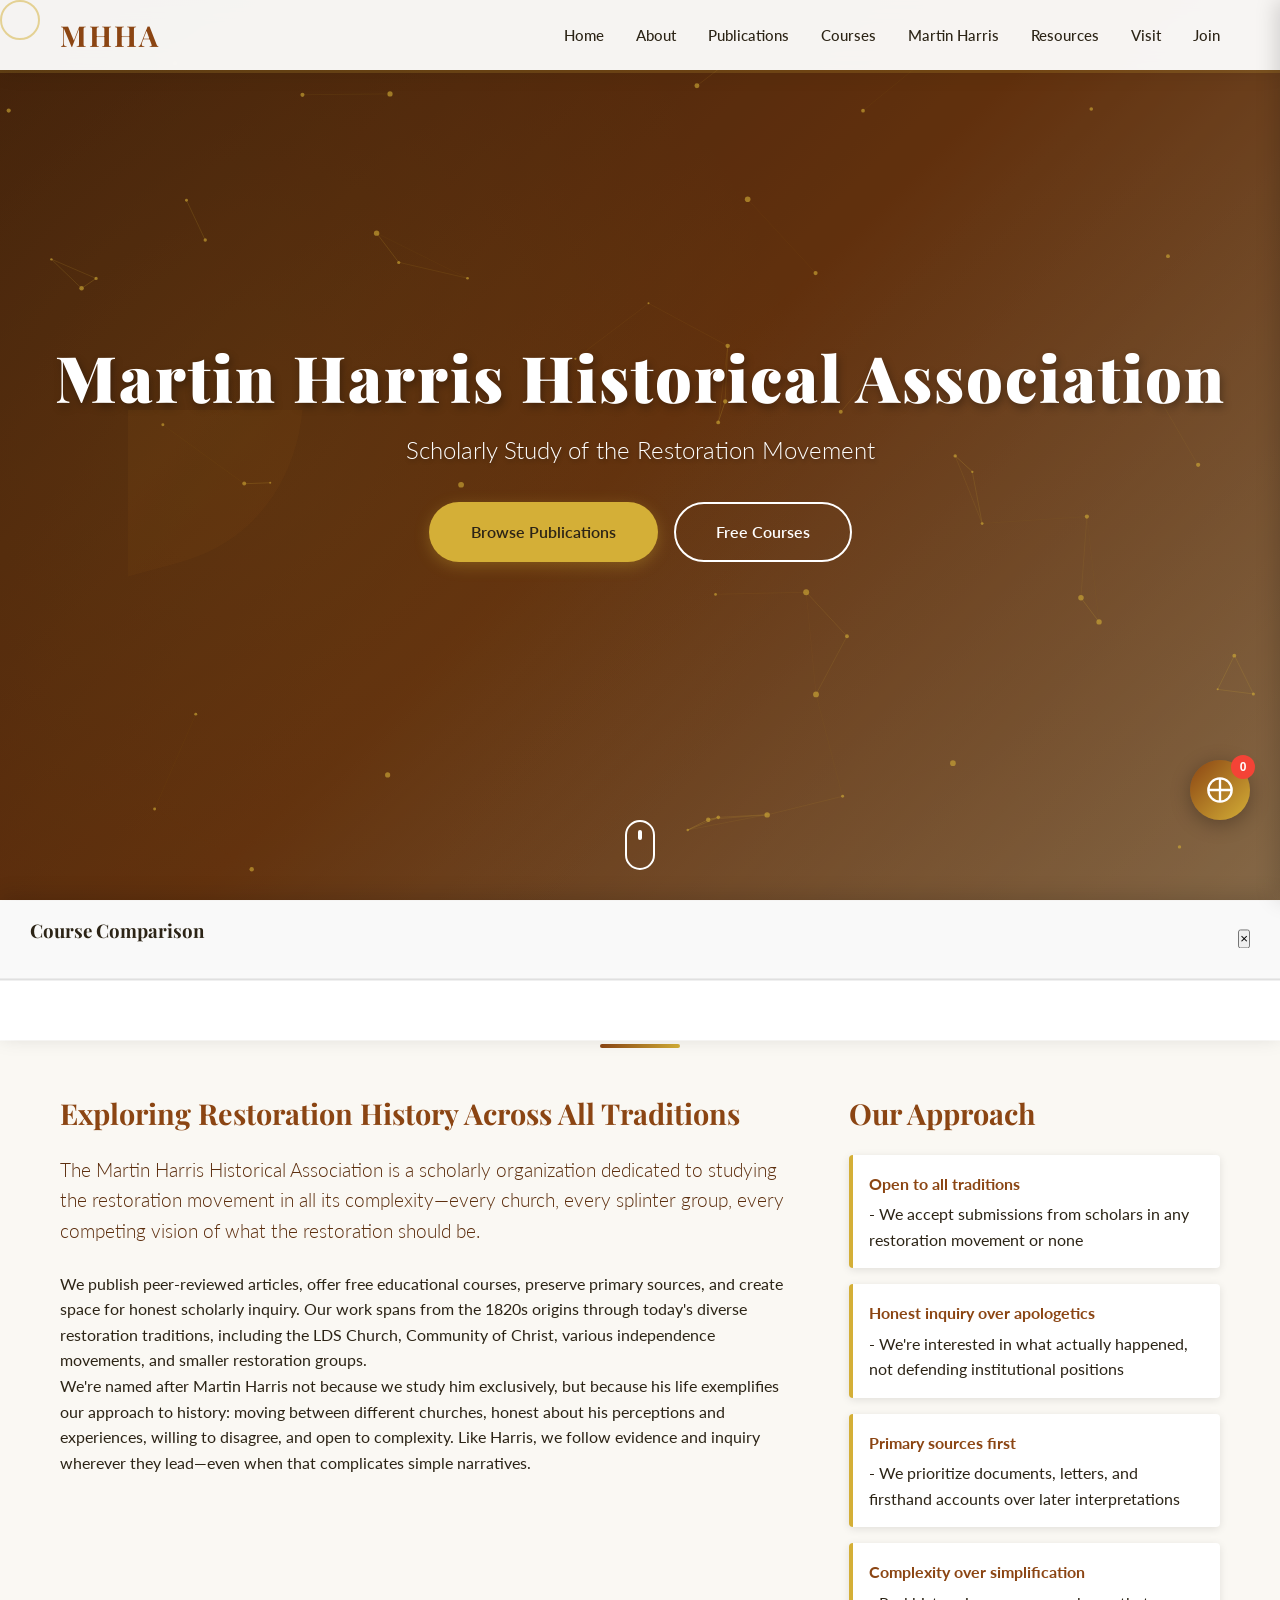
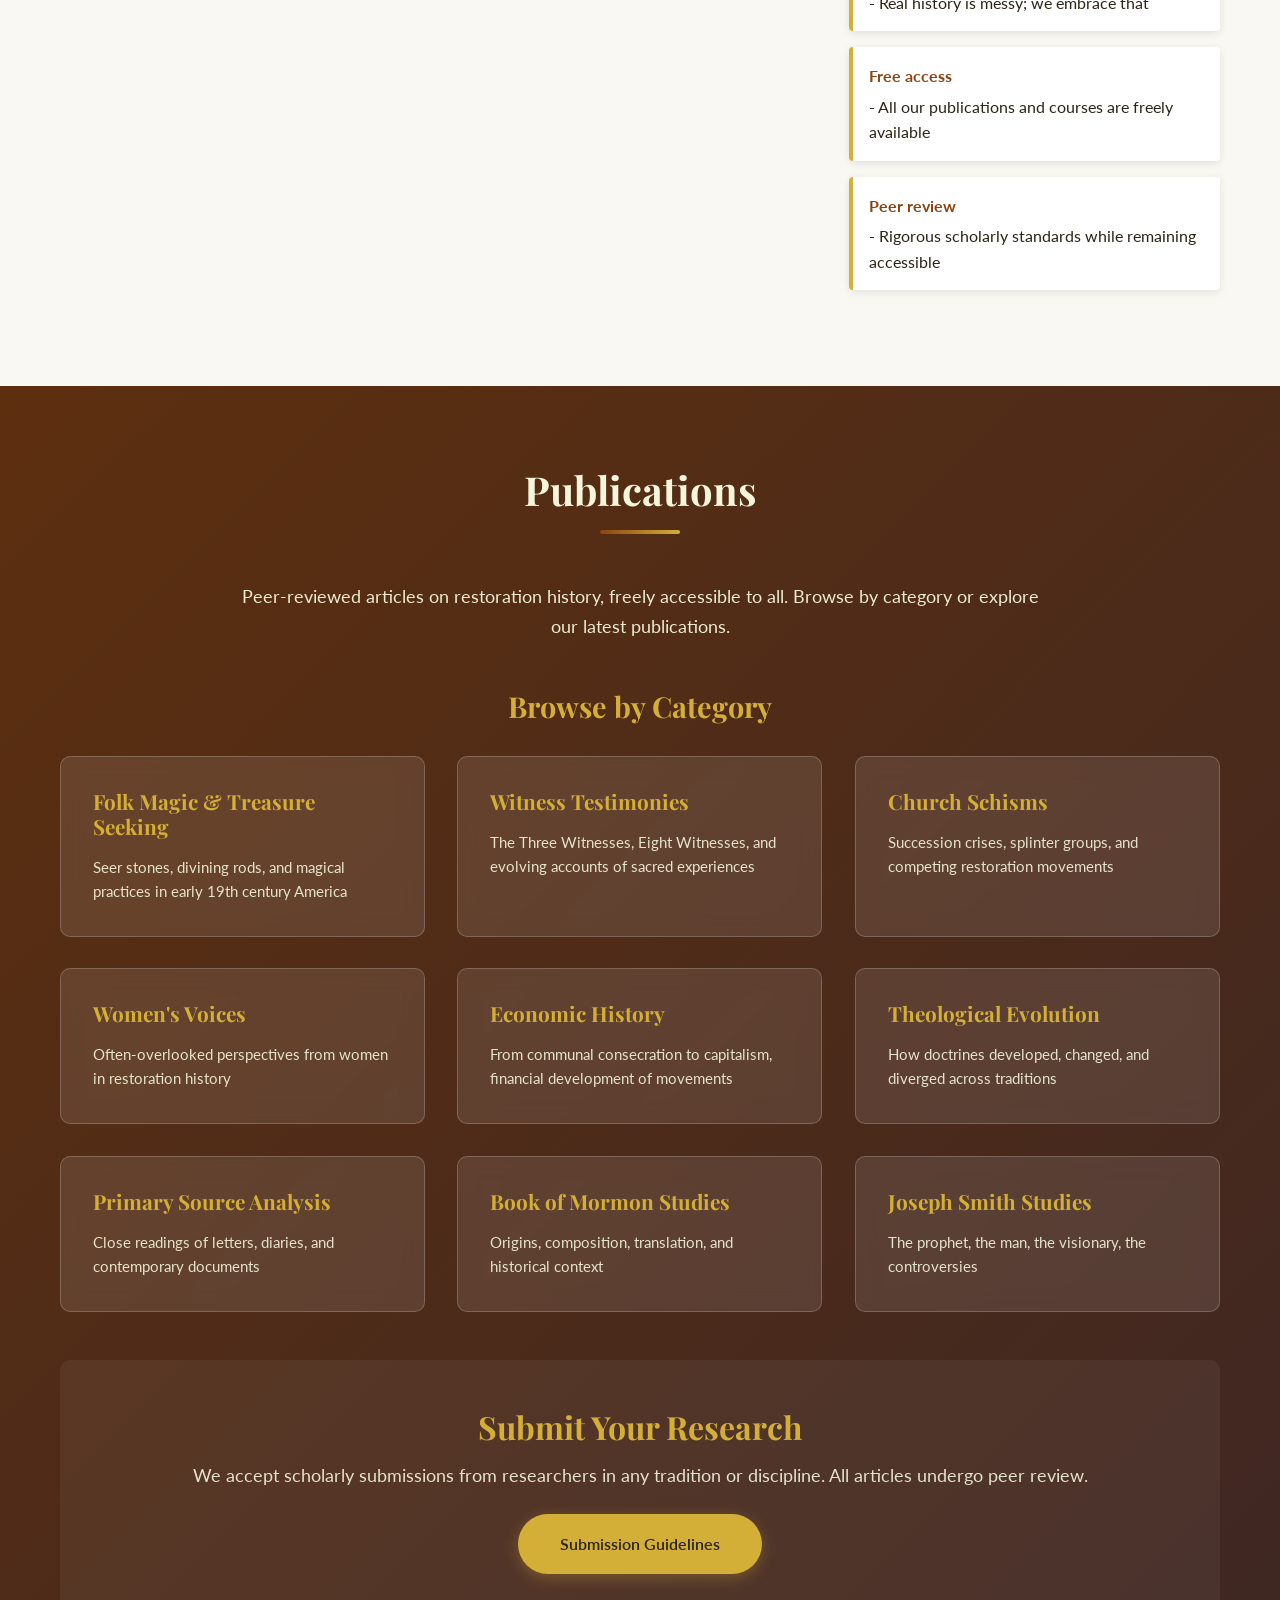
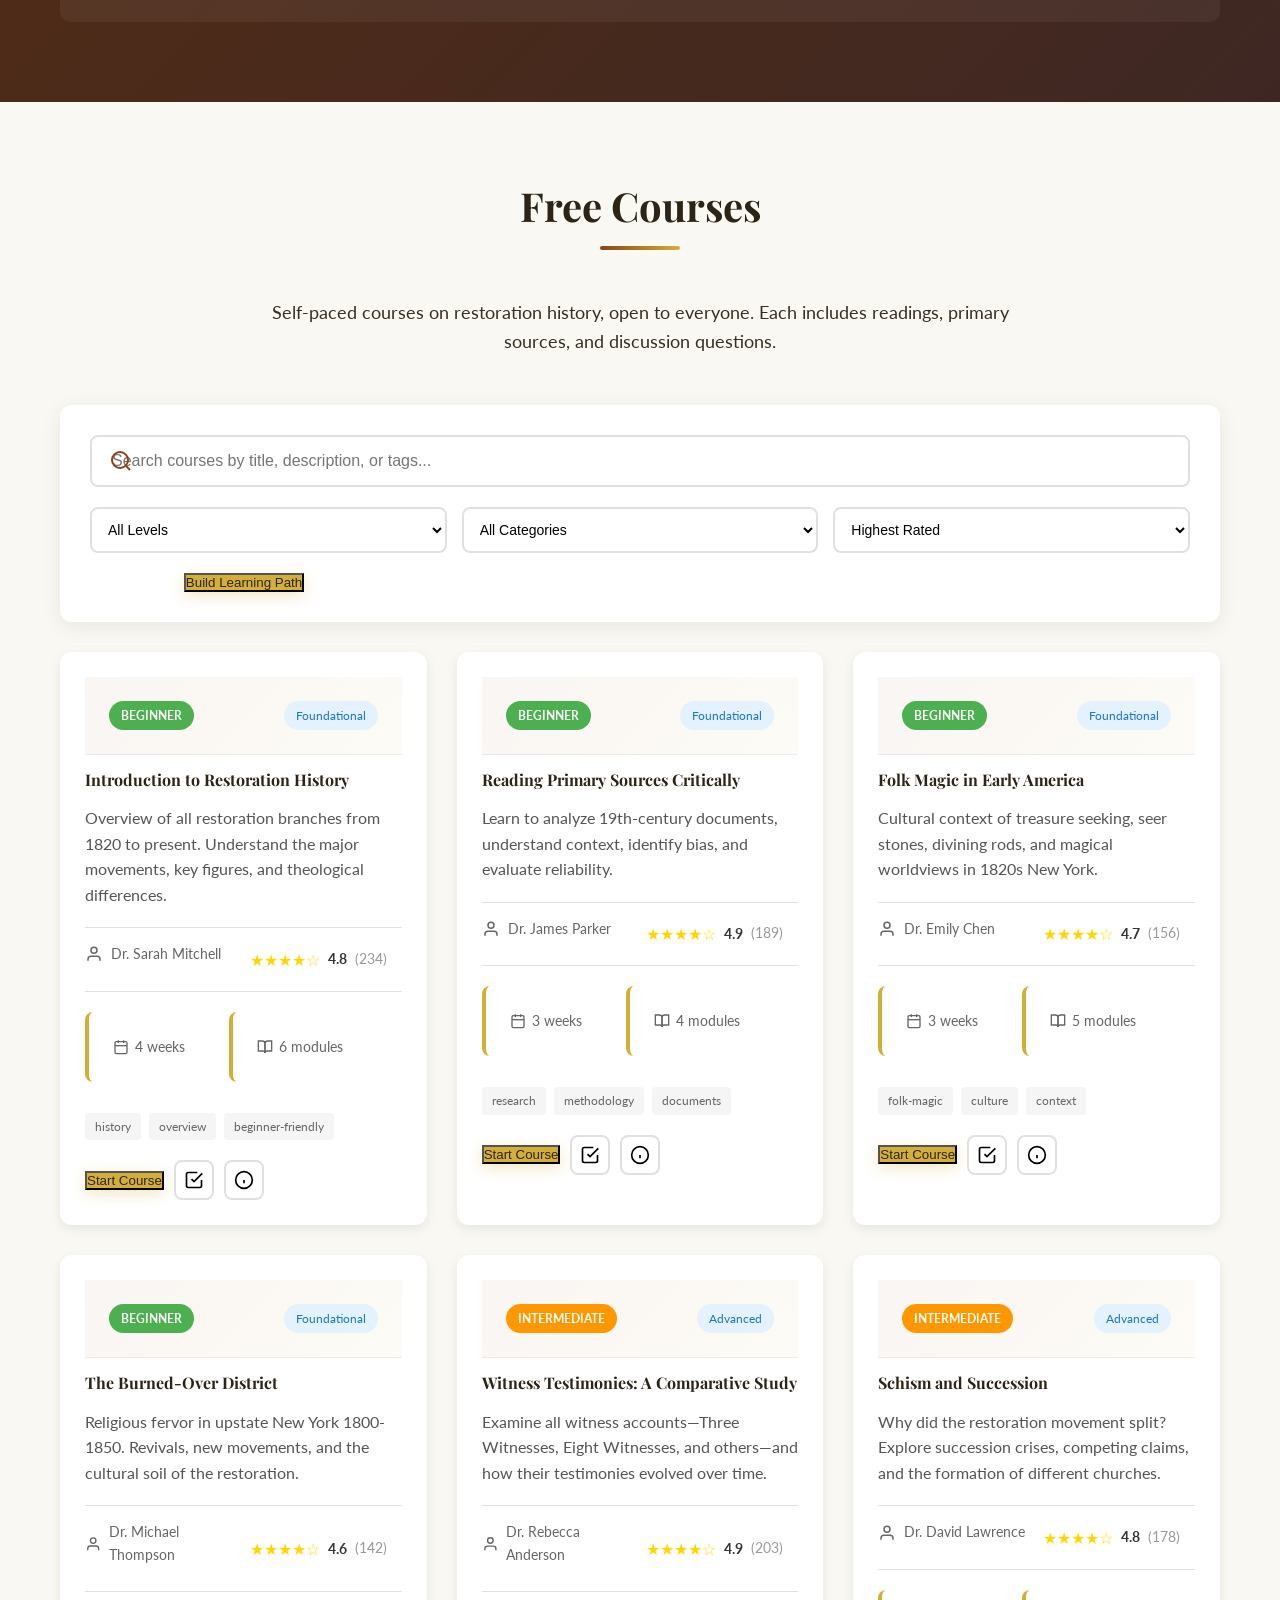
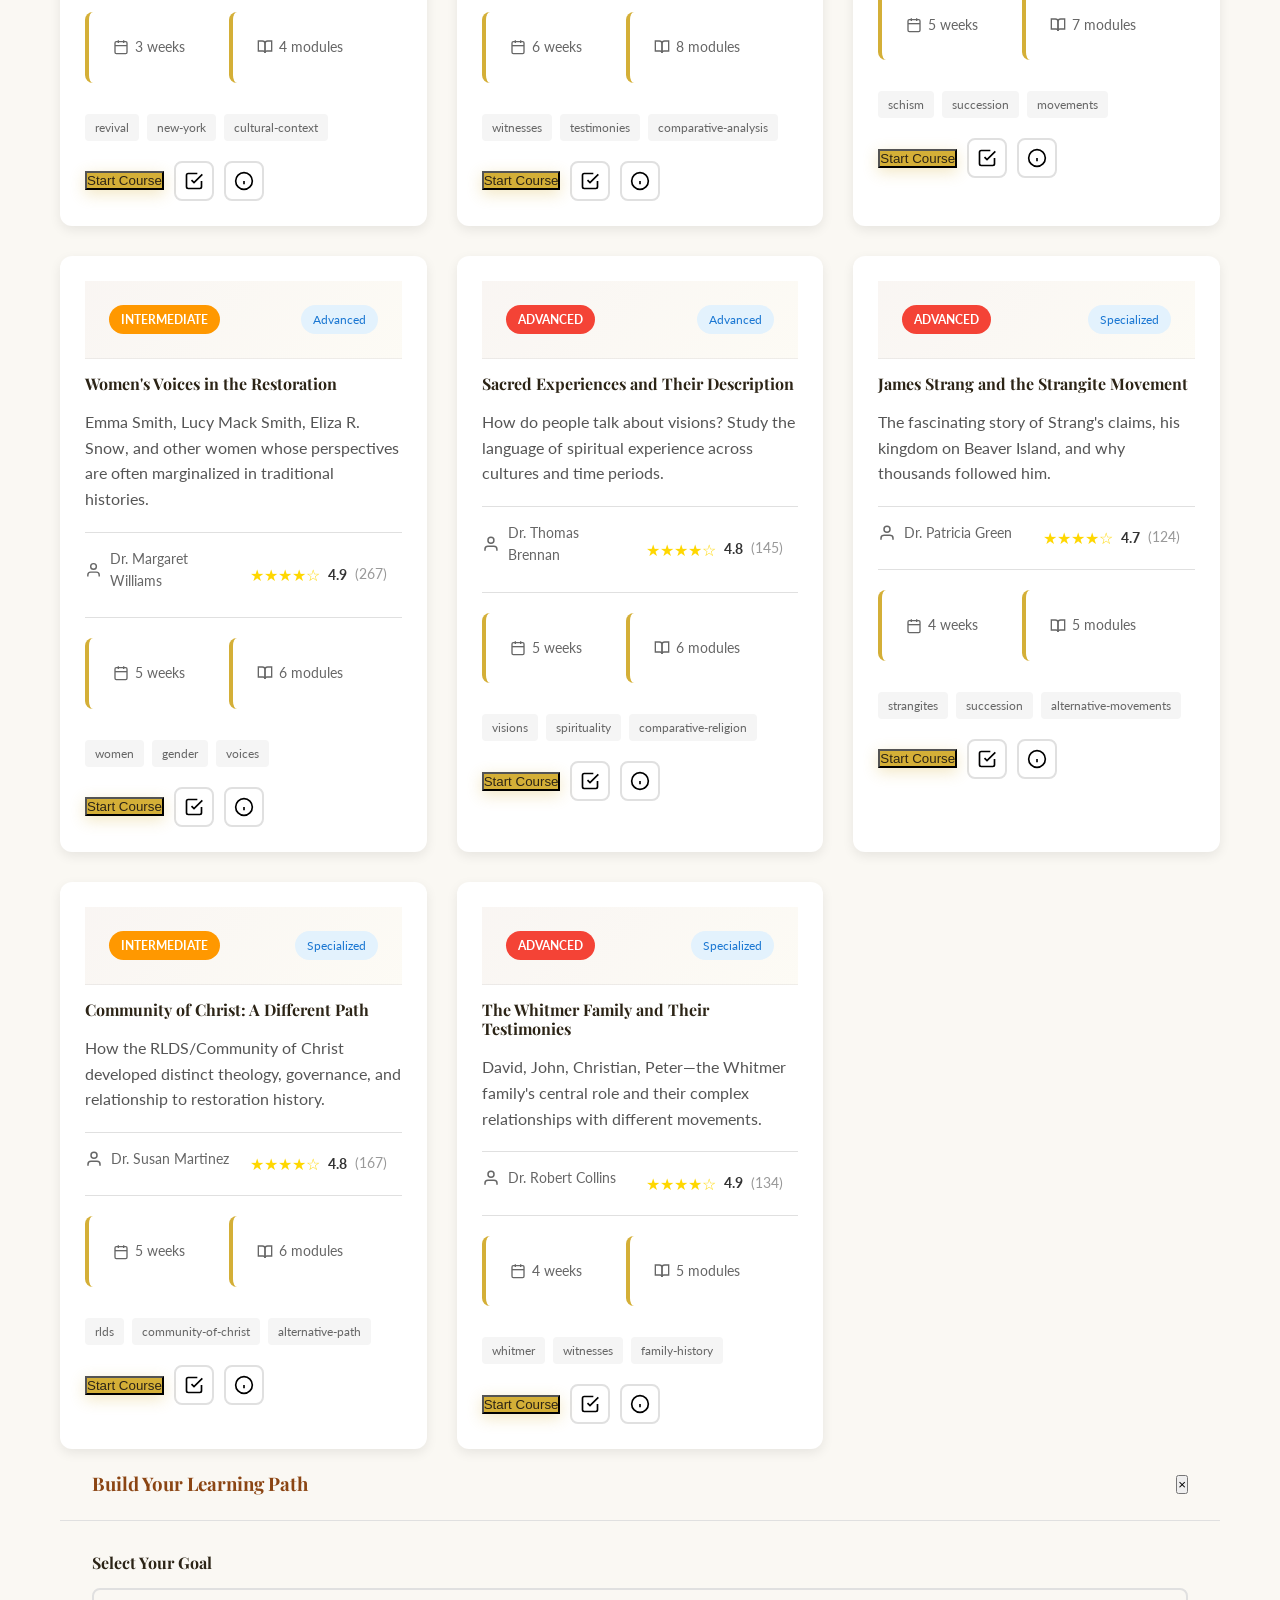
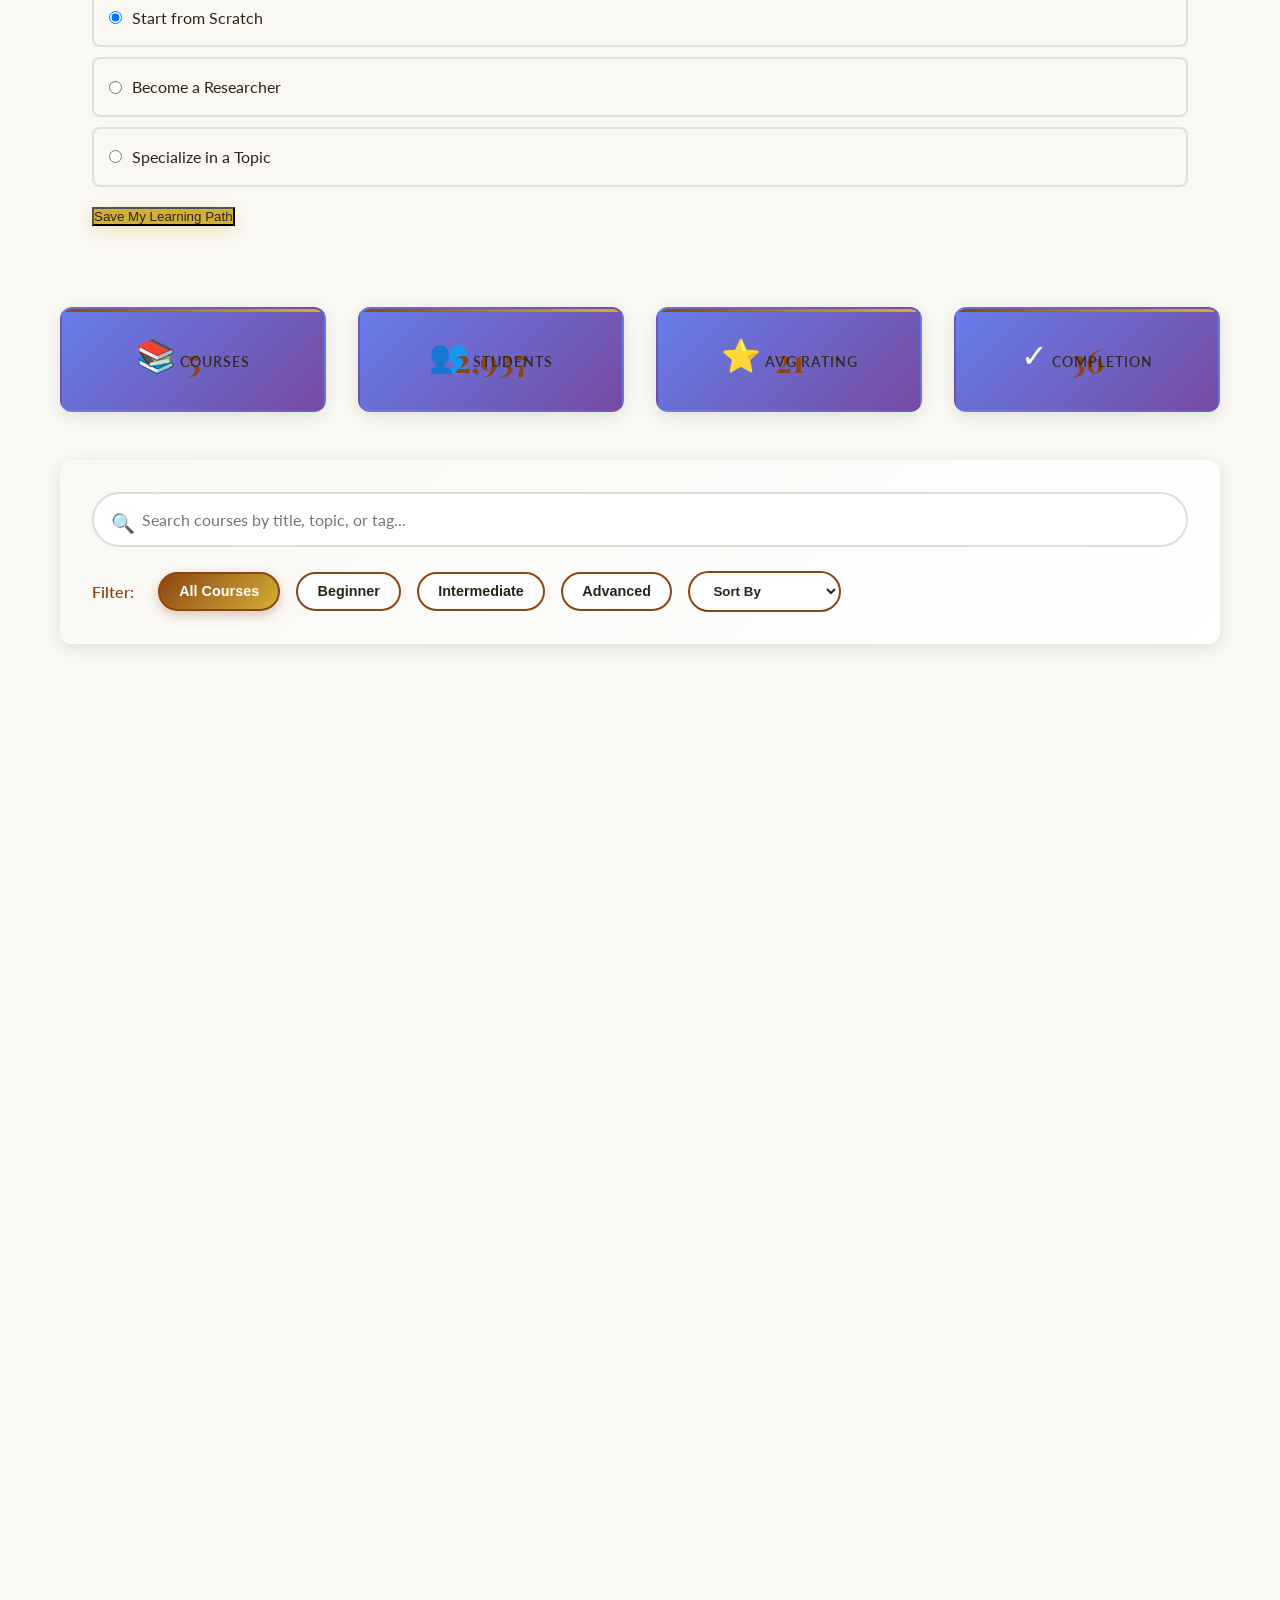
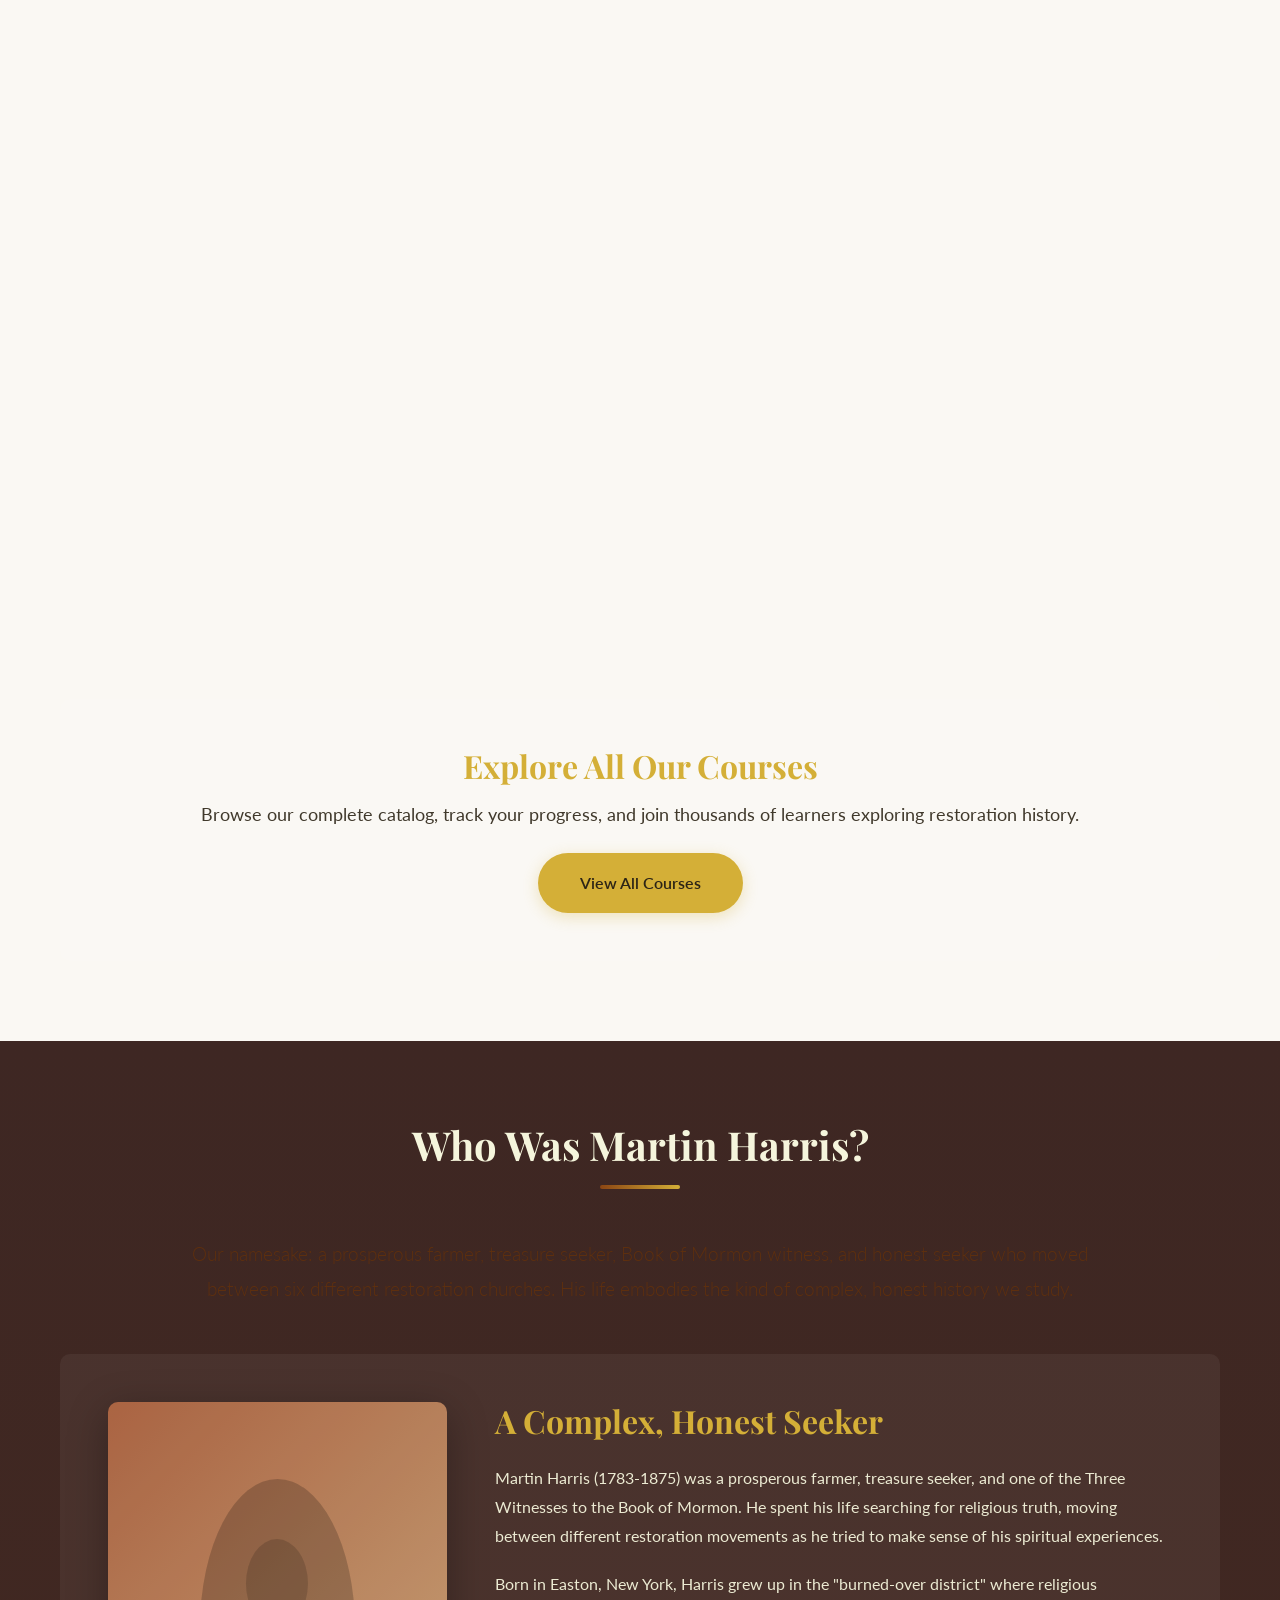
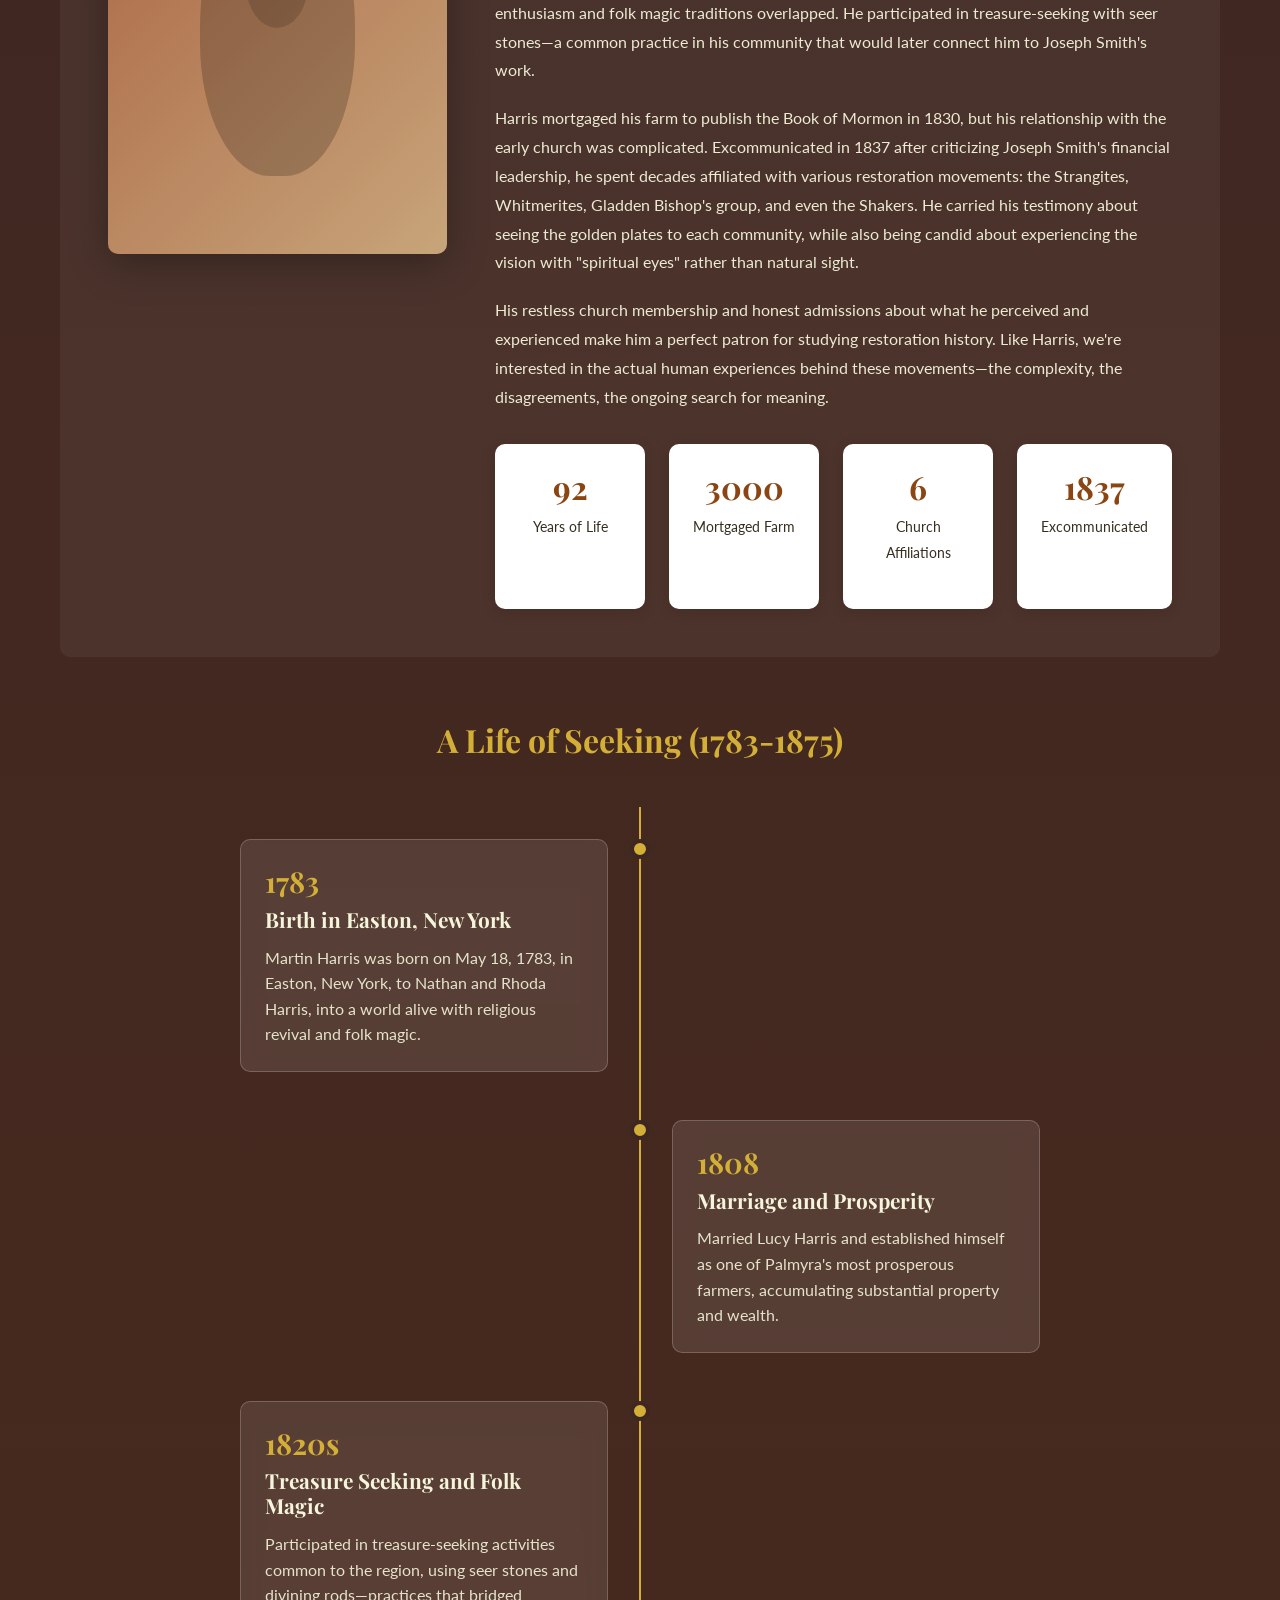
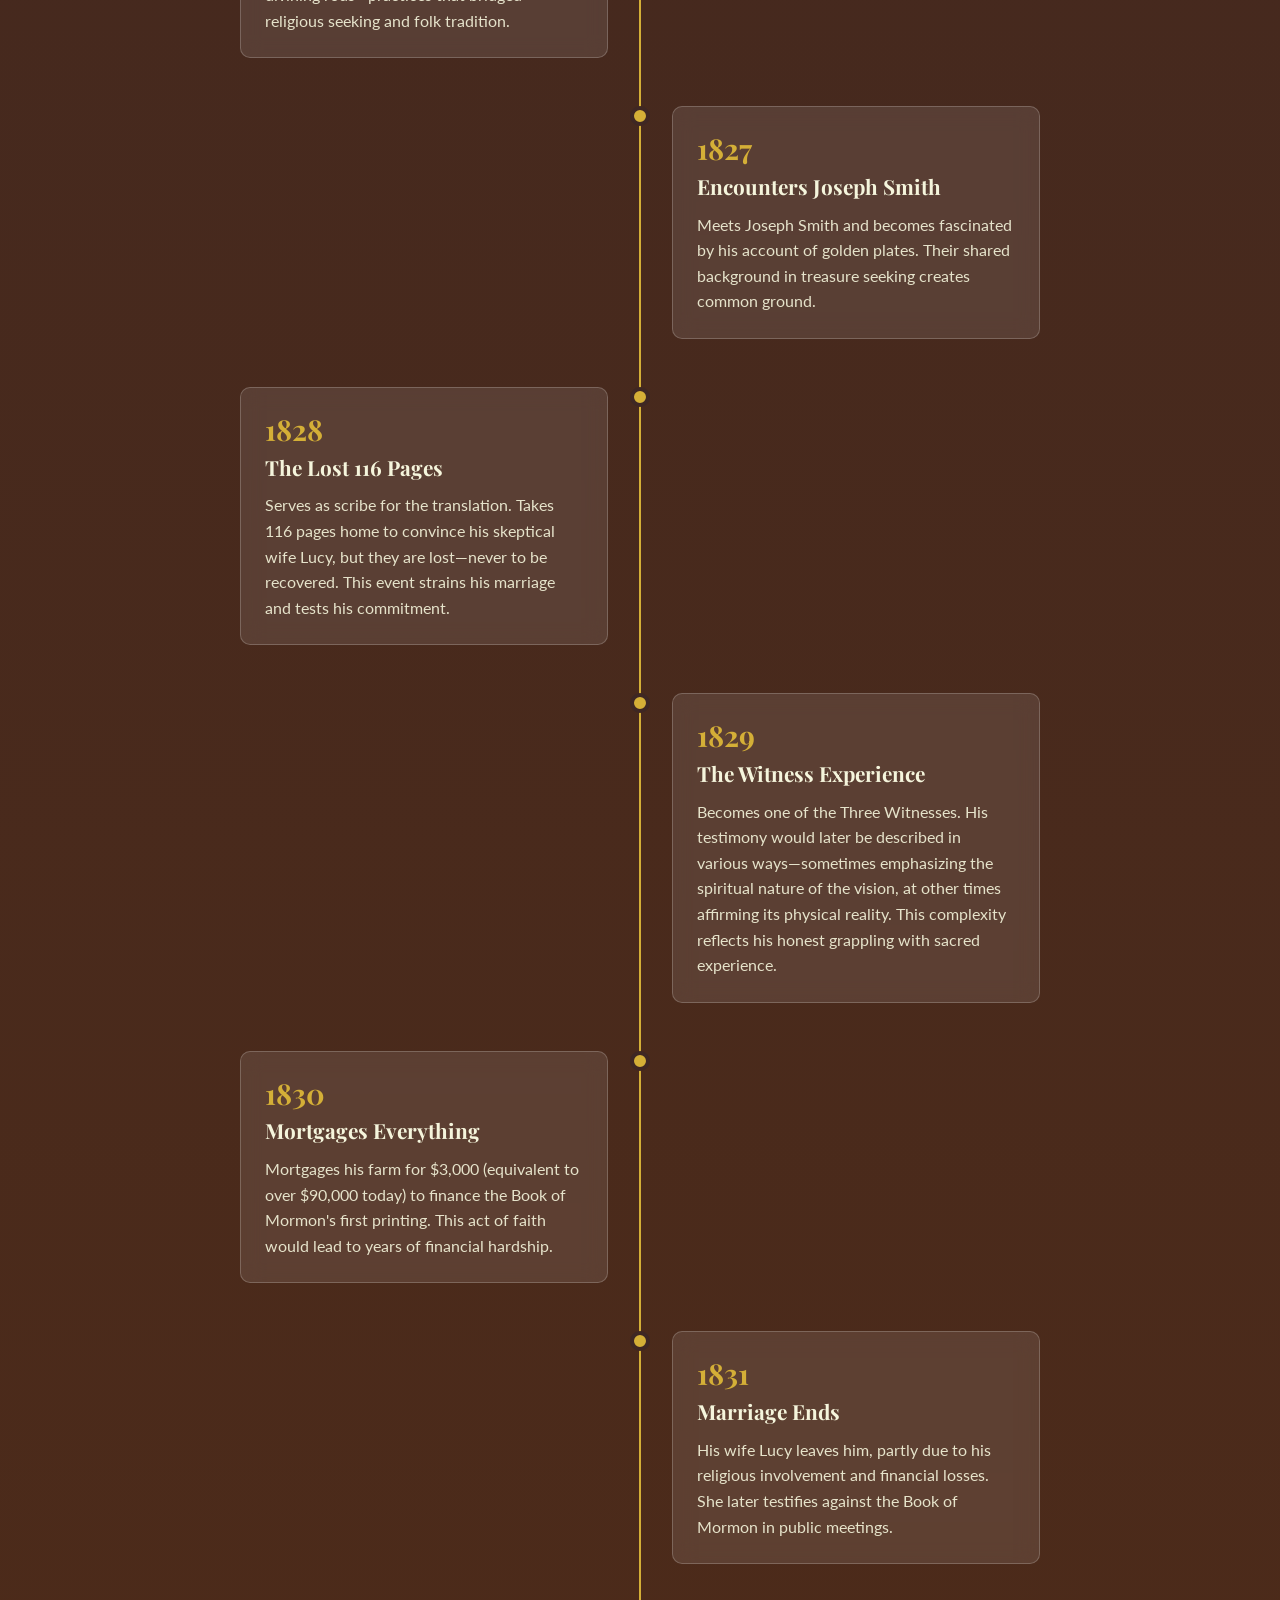
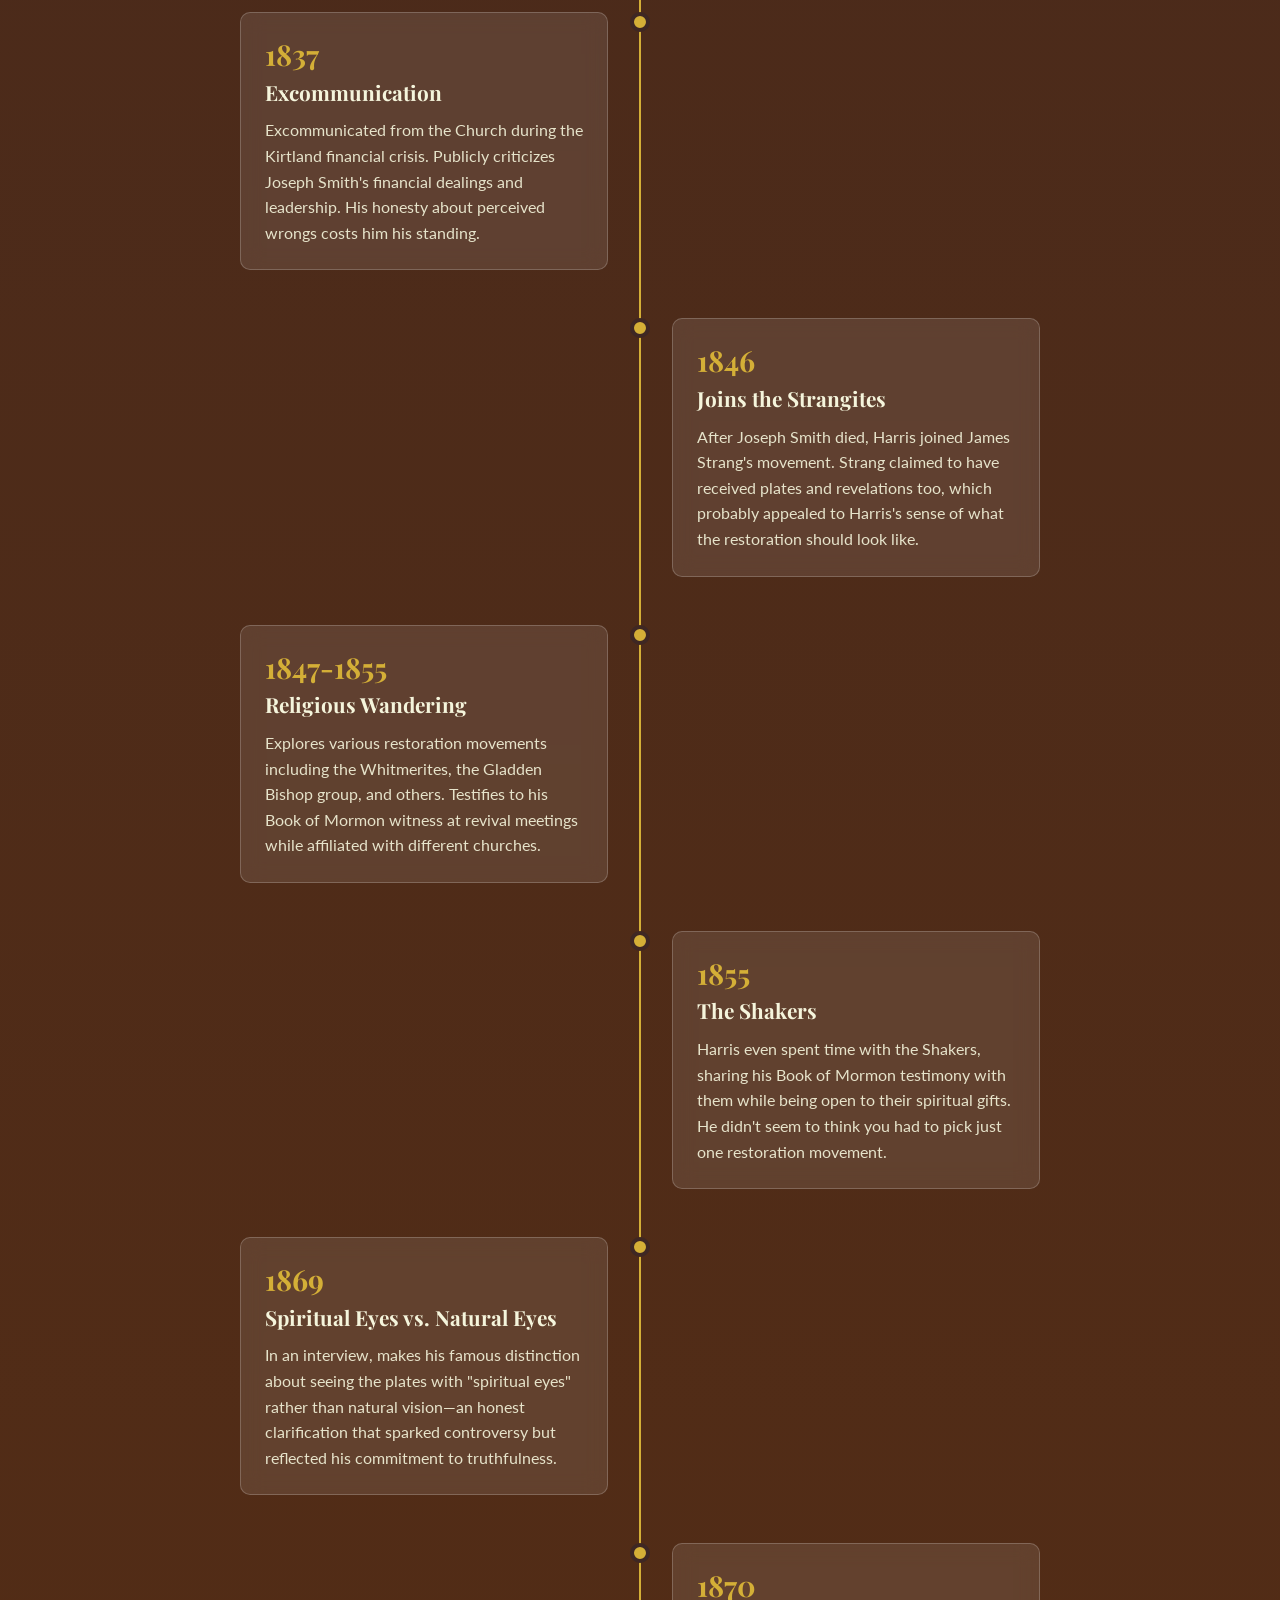
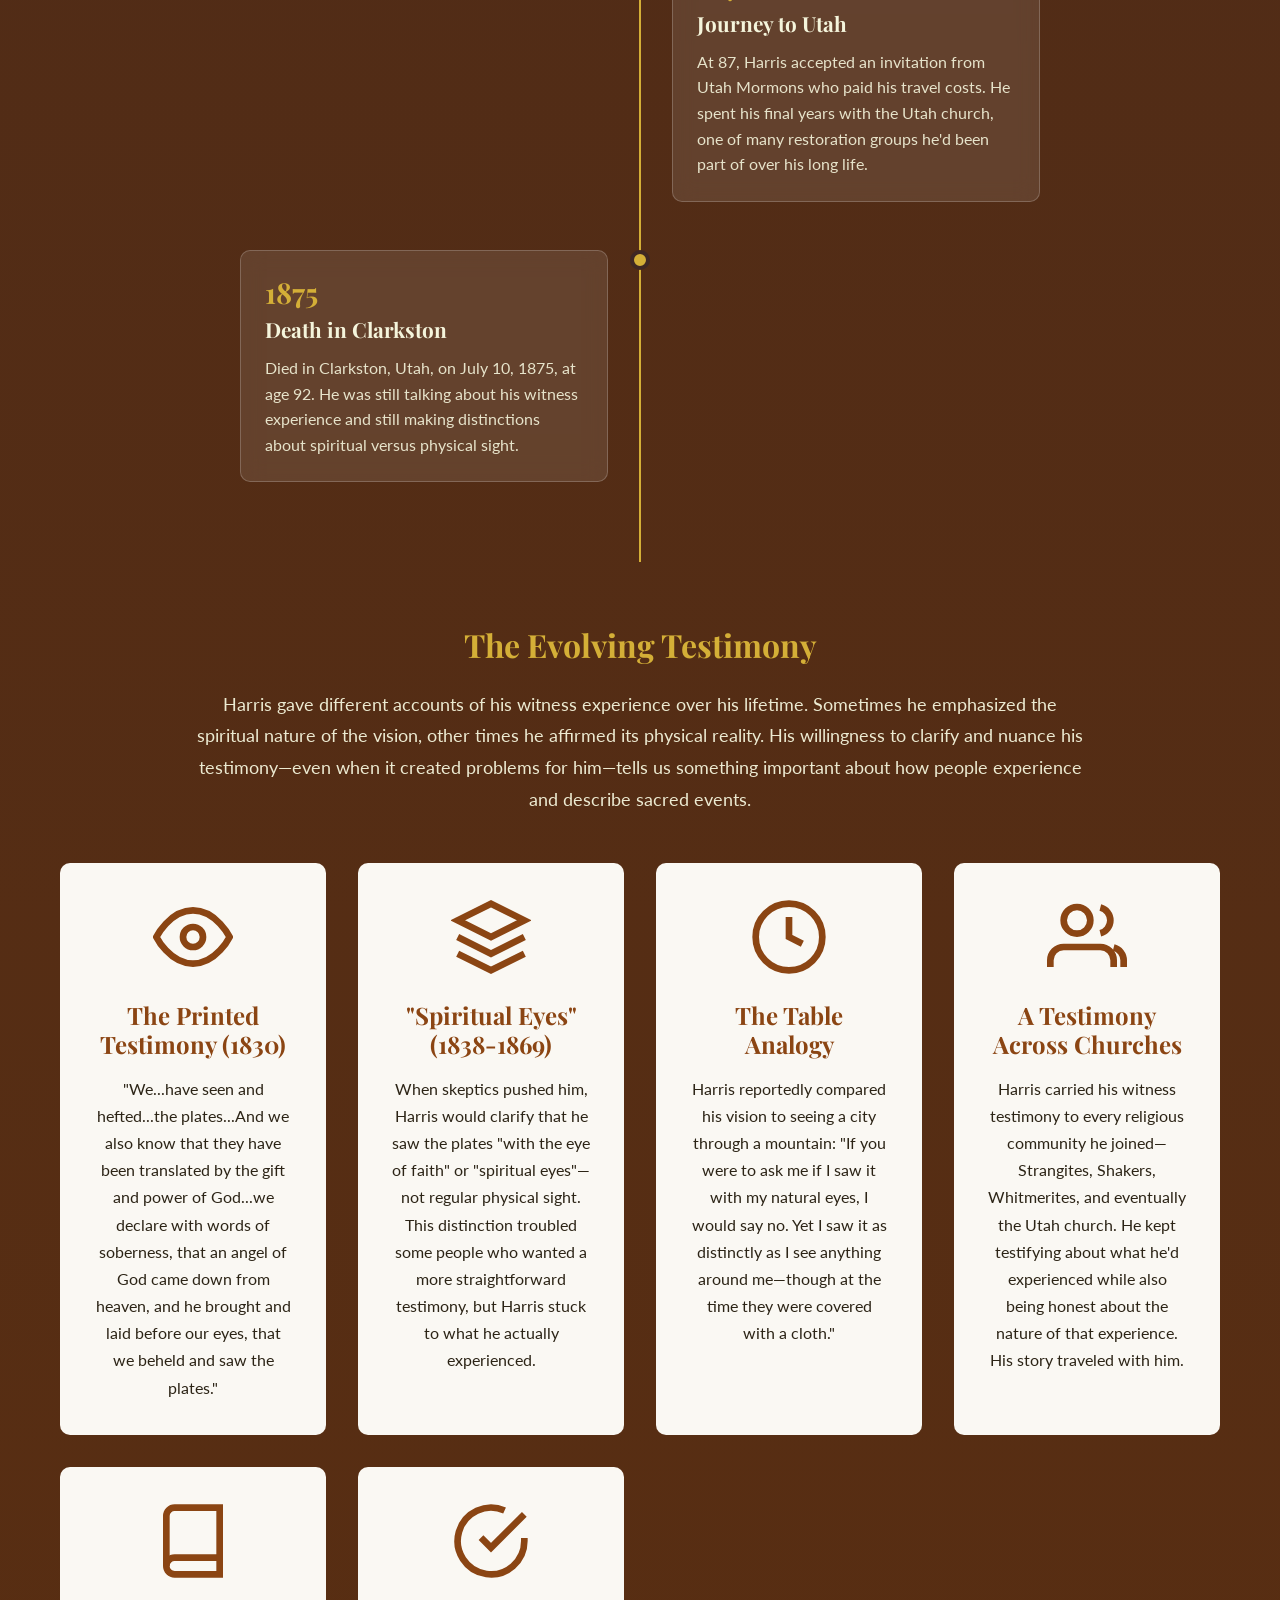
==== commit 72e76481: "Add 30+ cutting-edge visual enhancements and premium effects Implemented exceptionally visually impr" ====
--- a/index.html
+++ b/index.html
@@ -8,6 +8,8 @@
     <link rel="stylesheet" href="styles.css">
     <link rel="stylesheet" href="courses-theme.css">
     <link rel="stylesheet" href="interactive-styles.css">
+    <link rel="stylesheet" href="visual-enhancements.css">
+    <link rel="stylesheet" href="advanced-features.css">
     <link rel="preconnect" href="https://fonts.googleapis.com">
     <link rel="preconnect" href="https://fonts.gstatic.com" crossorigin>
     <link href="https://fonts.googleapis.com/css2?family=Playfair+Display:wght@400;700;900&family=Lato:wght@300;400;700&display=swap" rel="stylesheet">
@@ -765,5 +767,9 @@
     <!-- Legacy Course Scripts (if present) -->
     <script src="courses-data.js"></script>
     <script src="courses-ui.js"></script>
+
+    <!-- Visual Enhancements -->
+    <script src="visual-enhancements.js"></script>
+    <script src="advanced-features.js"></script>
 </body>
 </html>
--- a/visual-enhancements.css
+++ b/visual-enhancements.css
@@ -0,0 +1,738 @@
+/* ============================================
+   VISUAL ENHANCEMENTS CSS
+   Cutting-edge visual effects and animations
+   ============================================ */
+
+/* ============================================
+   1. CUSTOM CURSOR
+   ============================================ */
+
+.custom-cursor {
+    width: 10px;
+    height: 10px;
+    background: var(--secondary-color, #D4AF37);
+    border-radius: 50%;
+    position: fixed;
+    pointer-events: none;
+    z-index: 10000;
+    transform: translate(-50%, -50%);
+    transition: width 0.3s, height 0.3s, background 0.3s;
+    mix-blend-mode: difference;
+}
+
+.custom-cursor-follower {
+    width: 40px;
+    height: 40px;
+    border: 2px solid var(--secondary-color, #D4AF37);
+    border-radius: 50%;
+    position: fixed;
+    pointer-events: none;
+    z-index: 9999;
+    transform: translate(-50%, -50%);
+    transition: width 0.3s, height 0.3s, border-color 0.3s;
+    opacity: 0.5;
+}
+
+.custom-cursor.cursor-hover {
+    width: 20px;
+    height: 20px;
+    background: var(--primary-color, #8B4513);
+}
+
+.custom-cursor-follower.cursor-hover {
+    width: 60px;
+    height: 60px;
+    border-color: var(--primary-color, #8B4513);
+}
+
+/* Hide default cursor on desktop */
+@media (min-width: 769px) {
+    body,
+    a,
+    button,
+    .course-card,
+    .btn {
+        cursor: none;
+    }
+}
+
+/* ============================================
+   2. RIPPLE EFFECT
+   ============================================ */
+
+.ripple-effect {
+    position: absolute;
+    border-radius: 50%;
+    background: rgba(255, 255, 255, 0.6);
+    transform: scale(0);
+    animation: ripple 0.6s ease-out;
+    pointer-events: none;
+}
+
+@keyframes ripple {
+    to {
+        transform: scale(4);
+        opacity: 0;
+    }
+}
+
+/* ============================================
+   3. TEXT REVEAL ANIMATION
+   ============================================ */
+
+@keyframes revealChar {
+    from {
+        opacity: 0;
+        transform: translateY(20px) rotateX(-90deg);
+    }
+    to {
+        opacity: 1;
+        transform: translateY(0) rotateX(0);
+    }
+}
+
+/* ============================================
+   4. SCROLL-TRIGGERED ANIMATIONS
+   ============================================ */
+
+.scroll-animate {
+    opacity: 0;
+    transform: translateY(50px);
+    transition: opacity 0.8s ease, transform 0.8s ease;
+}
+
+.scroll-animate.animated {
+    opacity: 1;
+    transform: translateY(0);
+}
+
+.stagger-item {
+    opacity: 0;
+    transform: translateY(30px);
+    transition: opacity 0.6s ease, transform 0.6s ease;
+}
+
+.stagger-item.animated {
+    opacity: 1;
+    transform: translateY(0);
+}
+
+/* ============================================
+   5. FLOATING ANIMATION
+   ============================================ */
+
+@keyframes float {
+    0%, 100% {
+        transform: translateY(0px);
+    }
+    50% {
+        transform: translateY(-20px);
+    }
+}
+
+@keyframes floatSlow {
+    0%, 100% {
+        transform: translateY(0px);
+    }
+    50% {
+        transform: translateY(-10px);
+    }
+}
+
+/* ============================================
+   6. GLOW EFFECT
+   ============================================ */
+
+.course-card,
+.btn-primary {
+    position: relative;
+}
+
+.course-card::before,
+.btn-primary::before {
+    content: '';
+    position: absolute;
+    top: var(--mouse-y, 50%);
+    left: var(--mouse-x, 50%);
+    width: 0;
+    height: 0;
+    border-radius: 50%;
+    background: radial-gradient(circle, rgba(212, 175, 55, 0.4) 0%, transparent 70%);
+    transform: translate(-50%, -50%);
+    transition: width 0.3s, height 0.3s;
+    pointer-events: none;
+    z-index: 0;
+}
+
+.course-card:hover::before,
+.btn-primary:hover::before {
+    width: 300px;
+    height: 300px;
+}
+
+/* ============================================
+   7. SCROLL PROGRESS BAR
+   ============================================ */
+
+.scroll-progress-bar {
+    position: fixed;
+    top: 0;
+    left: 0;
+    height: 4px;
+    background: linear-gradient(to right, var(--primary-color), var(--secondary-color));
+    z-index: 10000;
+    transition: width 0.1s linear;
+    box-shadow: 0 0 10px var(--secondary-color);
+}
+
+/* ============================================
+   8. PAGE TRANSITIONS
+   ============================================ */
+
+.page-transition-overlay {
+    position: fixed;
+    top: 0;
+    left: 0;
+    width: 100%;
+    height: 100%;
+    background: linear-gradient(135deg, var(--primary-dark), var(--primary-color));
+    z-index: 100000;
+    opacity: 0;
+    pointer-events: none;
+    transition: opacity 0.5s ease;
+}
+
+.page-transition-overlay.active {
+    opacity: 1;
+    pointer-events: all;
+}
+
+body {
+    opacity: 0;
+    transition: opacity 0.5s ease;
+}
+
+body.page-loaded {
+    opacity: 1;
+}
+
+/* ============================================
+   9. BLOB SVG ANIMATION
+   ============================================ */
+
+.blob-svg {
+    position: absolute;
+    width: 400px;
+    height: 400px;
+    opacity: 0.3;
+    pointer-events: none;
+    z-index: 0;
+}
+
+.blob-svg:nth-child(1) {
+    top: 10%;
+    right: 10%;
+    animation: blobFloat 20s ease-in-out infinite;
+}
+
+.blob-svg:nth-child(2) {
+    bottom: 10%;
+    left: 10%;
+    animation: blobFloat 25s ease-in-out infinite reverse;
+}
+
+@keyframes blobFloat {
+    0%, 100% {
+        transform: translate(0, 0) scale(1);
+    }
+    33% {
+        transform: translate(30px, -50px) scale(1.1);
+    }
+    66% {
+        transform: translate(-20px, 30px) scale(0.9);
+    }
+}
+
+/* ============================================
+   10. GRADIENT TEXT
+   ============================================ */
+
+.gradient-text {
+    background: linear-gradient(135deg, var(--primary-color), var(--secondary-color), var(--accent-color));
+    -webkit-background-clip: text;
+    -webkit-text-fill-color: transparent;
+    background-clip: text;
+    animation: gradientShift 3s ease infinite;
+    background-size: 200% 200%;
+}
+
+@keyframes gradientShift {
+    0%, 100% {
+        background-position: 0% 50%;
+    }
+    50% {
+        background-position: 100% 50%;
+    }
+}
+
+/* ============================================
+   11. SHIMMER LOADING EFFECT
+   ============================================ */
+
+@keyframes shimmer {
+    0% {
+        background-position: -1000px 0;
+    }
+    100% {
+        background-position: 1000px 0;
+    }
+}
+
+.shimmer {
+    background: linear-gradient(
+        to right,
+        rgba(255, 255, 255, 0) 0%,
+        rgba(255, 255, 255, 0.3) 50%,
+        rgba(255, 255, 255, 0) 100%
+    );
+    background-size: 1000px 100%;
+    animation: shimmer 2s infinite;
+}
+
+/* ============================================
+   12. GLASS MORPHISM ENHANCED
+   ============================================ */
+
+.glass-card {
+    background: rgba(255, 255, 255, 0.1);
+    backdrop-filter: blur(20px) saturate(180%);
+    -webkit-backdrop-filter: blur(20px) saturate(180%);
+    border: 1px solid rgba(255, 255, 255, 0.2);
+    box-shadow:
+        0 8px 32px 0 rgba(31, 38, 135, 0.37),
+        inset 0 1px 0 rgba(255, 255, 255, 0.3);
+}
+
+/* ============================================
+   13. NEUMORPHISM CARDS
+   ============================================ */
+
+.neuro-card {
+    background: #e0e0e0;
+    border-radius: 20px;
+    box-shadow:
+        20px 20px 60px #bebebe,
+        -20px -20px 60px #ffffff;
+    transition: all 0.3s ease;
+}
+
+.neuro-card:hover {
+    box-shadow:
+        30px 30px 80px #bebebe,
+        -30px -30px 80px #ffffff;
+}
+
+/* ============================================
+   14. ANIMATED BORDERS
+   ============================================ */
+
+.animated-border {
+    position: relative;
+    border: 2px solid transparent;
+}
+
+.animated-border::before {
+    content: '';
+    position: absolute;
+    top: -2px;
+    left: -2px;
+    right: -2px;
+    bottom: -2px;
+    background: linear-gradient(45deg, var(--primary-color), var(--secondary-color), var(--accent-color));
+    background-size: 400% 400%;
+    border-radius: inherit;
+    z-index: -1;
+    animation: gradientBorder 3s ease infinite;
+}
+
+@keyframes gradientBorder {
+    0%, 100% {
+        background-position: 0% 50%;
+    }
+    50% {
+        background-position: 100% 50%;
+    }
+}
+
+/* ============================================
+   15. SCALE-IN ANIMATION
+   ============================================ */
+
+.scale-in {
+    animation: scaleIn 0.5s cubic-bezier(0.25, 0.46, 0.45, 0.94);
+}
+
+@keyframes scaleIn {
+    0% {
+        transform: scale(0.8);
+        opacity: 0;
+    }
+    100% {
+        transform: scale(1);
+        opacity: 1;
+    }
+}
+
+/* ============================================
+   16. SLIDE-IN ANIMATIONS
+   ============================================ */
+
+.slide-in-left {
+    animation: slideInLeft 0.6s ease-out;
+}
+
+.slide-in-right {
+    animation: slideInRight 0.6s ease-out;
+}
+
+.slide-in-up {
+    animation: slideInUp 0.6s ease-out;
+}
+
+.slide-in-down {
+    animation: slideInDown 0.6s ease-out;
+}
+
+@keyframes slideInLeft {
+    from {
+        transform: translateX(-100%);
+        opacity: 0;
+    }
+    to {
+        transform: translateX(0);
+        opacity: 1;
+    }
+}
+
+@keyframes slideInRight {
+    from {
+        transform: translateX(100%);
+        opacity: 0;
+    }
+    to {
+        transform: translateX(0);
+        opacity: 1;
+    }
+}
+
+@keyframes slideInUp {
+    from {
+        transform: translateY(100%);
+        opacity: 0;
+    }
+    to {
+        transform: translateY(0);
+        opacity: 1;
+    }
+}
+
+@keyframes slideInDown {
+    from {
+        transform: translateY(-100%);
+        opacity: 0;
+    }
+    to {
+        transform: translateY(0);
+        opacity: 1;
+    }
+}
+
+/* ============================================
+   17. PULSING ELEMENTS
+   ============================================ */
+
+.pulse {
+    animation: pulse 2s ease-in-out infinite;
+}
+
+@keyframes pulse {
+    0%, 100% {
+        transform: scale(1);
+    }
+    50% {
+        transform: scale(1.05);
+    }
+}
+
+/* ============================================
+   18. GRADIENT BACKGROUND ANIMATION
+   ============================================ */
+
+.animated-gradient-bg {
+    background: linear-gradient(135deg,
+        var(--primary-dark),
+        var(--primary-color),
+        var(--accent-color)
+    );
+    background-size: 400% 400%;
+    animation: gradientAnimation 15s ease infinite;
+}
+
+@keyframes gradientAnimation {
+    0%, 100% {
+        background-position: 0% 50%;
+    }
+    50% {
+        background-position: 100% 50%;
+    }
+}
+
+/* ============================================
+   19. CARD HOVER EFFECTS
+   ============================================ */
+
+.hover-lift {
+    transition: transform 0.3s ease, box-shadow 0.3s ease;
+}
+
+.hover-lift:hover {
+    transform: translateY(-10px);
+    box-shadow: 0 20px 40px rgba(0, 0, 0, 0.2);
+}
+
+.hover-scale {
+    transition: transform 0.3s ease;
+}
+
+.hover-scale:hover {
+    transform: scale(1.05);
+}
+
+/* ============================================
+   20. TEXT EFFECTS
+   ============================================ */
+
+.text-glow {
+    text-shadow:
+        0 0 10px rgba(212, 175, 55, 0.5),
+        0 0 20px rgba(212, 175, 55, 0.3),
+        0 0 30px rgba(212, 175, 55, 0.1);
+}
+
+.text-outline {
+    -webkit-text-stroke: 2px var(--primary-color);
+    -webkit-text-fill-color: transparent;
+}
+
+/* ============================================
+   21. ROTATING ELEMENTS
+   ============================================ */
+
+.rotate-slow {
+    animation: rotateSlow 20s linear infinite;
+}
+
+@keyframes rotateSlow {
+    from {
+        transform: rotate(0deg);
+    }
+    to {
+        transform: rotate(360deg);
+    }
+}
+
+/* ============================================
+   22. PARALLAX LAYERS
+   ============================================ */
+
+.parallax-layer {
+    transition: transform 0.1s linear;
+    will-change: transform;
+}
+
+/* ============================================
+   23. LOADING SPINNER
+   ============================================ */
+
+.loading-spinner {
+    width: 50px;
+    height: 50px;
+    border: 5px solid rgba(212, 175, 55, 0.3);
+    border-top-color: var(--secondary-color);
+    border-radius: 50%;
+    animation: spin 1s linear infinite;
+}
+
+@keyframes spin {
+    to {
+        transform: rotate(360deg);
+    }
+}
+
+/* ============================================
+   24. SKELETON SCREEN
+   ============================================ */
+
+.skeleton {
+    background: linear-gradient(
+        90deg,
+        #f0f0f0 25%,
+        #e0e0e0 50%,
+        #f0f0f0 75%
+    );
+    background-size: 200% 100%;
+    animation: loading 1.5s ease-in-out infinite;
+    border-radius: 4px;
+}
+
+@keyframes loading {
+    0% {
+        background-position: 200% 0;
+    }
+    100% {
+        background-position: -200% 0;
+    }
+}
+
+/* ============================================
+   25. BOUNCING ANIMATION
+   ============================================ */
+
+.bounce {
+    animation: bounce 2s ease-in-out infinite;
+}
+
+@keyframes bounce {
+    0%, 20%, 50%, 80%, 100% {
+        transform: translateY(0);
+    }
+    40% {
+        transform: translateY(-20px);
+    }
+    60% {
+        transform: translateY(-10px);
+    }
+}
+
+/* ============================================
+   26. FADE ANIMATIONS
+   ============================================ */
+
+.fade-in {
+    animation: fadeIn 1s ease-in;
+}
+
+.fade-out {
+    animation: fadeOut 1s ease-out;
+}
+
+@keyframes fadeIn {
+    from {
+        opacity: 0;
+    }
+    to {
+        opacity: 1;
+    }
+}
+
+@keyframes fadeOut {
+    from {
+        opacity: 1;
+    }
+    to {
+        opacity: 0;
+    }
+}
+
+/* ============================================
+   27. ZOOM EFFECTS
+   ============================================ */
+
+.zoom-in-hover {
+    overflow: hidden;
+}
+
+.zoom-in-hover img {
+    transition: transform 0.5s ease;
+}
+
+.zoom-in-hover:hover img {
+    transform: scale(1.2);
+}
+
+/* ============================================
+   28. PARTICLE BACKGROUND ENHANCEMENT
+   ============================================ */
+
+.particle-bg {
+    position: relative;
+    overflow: hidden;
+}
+
+.particle-bg::before {
+    content: '';
+    position: absolute;
+    width: 200%;
+    height: 200%;
+    background-image:
+        radial-gradient(circle, rgba(212, 175, 55, 0.1) 1px, transparent 1px),
+        radial-gradient(circle, rgba(139, 69, 19, 0.1) 1px, transparent 1px);
+    background-size: 50px 50px, 80px 80px;
+    background-position: 0 0, 40px 40px;
+    animation: particleMove 30s linear infinite;
+}
+
+@keyframes particleMove {
+    0% {
+        transform: translate(0, 0);
+    }
+    100% {
+        transform: translate(50px, 50px);
+    }
+}
+
+/* ============================================
+   29. RESPONSIVE ADJUSTMENTS
+   ============================================ */
+
+@media (max-width: 768px) {
+    .custom-cursor,
+    .custom-cursor-follower {
+        display: none;
+    }
+
+    .blob-svg {
+        width: 200px;
+        height: 200px;
+    }
+
+    .scroll-progress-bar {
+        height: 3px;
+    }
+}
+
+/* ============================================
+   30. PERFORMANCE OPTIMIZATIONS
+   ============================================ */
+
+/* Reduce motion for users who prefer it */
+@media (prefers-reduced-motion: reduce) {
+    *,
+    *::before,
+    *::after {
+        animation-duration: 0.01ms !important;
+        animation-iteration-count: 1 !important;
+        transition-duration: 0.01ms !important;
+    }
+}
+
+/* Hardware acceleration for animations */
+.custom-cursor,
+.custom-cursor-follower,
+.course-card,
+.btn,
+.scroll-animate {
+    will-change: transform;
+    transform: translateZ(0);
+    backface-visibility: hidden;
+}
--- a/advanced-features.css
+++ b/advanced-features.css
@@ -0,0 +1,600 @@
+/* ============================================
+   ADVANCED FEATURES CSS
+   Premium styling for advanced interactive elements
+   ============================================ */
+
+/* ============================================
+   1. FLIP CARDS
+   ============================================ */
+
+.course-card-flip {
+    perspective: 1000px;
+    width: 100%;
+    height: 300px;
+    cursor: pointer;
+}
+
+.card-flip-inner {
+    position: relative;
+    width: 100%;
+    height: 100%;
+    transition: transform 0.8s;
+    transform-style: preserve-3d;
+}
+
+.course-card-flip.flipped .card-flip-inner {
+    transform: rotateY(180deg);
+}
+
+.card-flip-front,
+.card-flip-back {
+    position: absolute;
+    width: 100%;
+    height: 100%;
+    backface-visibility: hidden;
+    border-radius: 15px;
+    padding: 2rem;
+    display: flex;
+    flex-direction: column;
+    justify-content: center;
+    align-items: center;
+}
+
+.card-flip-front {
+    background: linear-gradient(135deg, var(--primary-color), var(--primary-light));
+    color: white;
+}
+
+.card-flip-back {
+    background: linear-gradient(135deg, var(--secondary-color), var(--accent-color));
+    transform: rotateY(180deg);
+    color: var(--text-dark);
+}
+
+.course-icon {
+    font-size: 4rem;
+    margin-bottom: 1rem;
+}
+
+.flip-hint {
+    position: absolute;
+    bottom: 1rem;
+    font-size: 0.8rem;
+    opacity: 0.7;
+}
+
+.course-highlights {
+    list-style: none;
+    padding: 0;
+    margin: 1rem 0;
+    text-align: left;
+}
+
+.course-highlights li {
+    margin: 0.5rem 0;
+    padding-left: 1.5rem;
+    position: relative;
+}
+
+.course-highlights li::before {
+    content: '✓';
+    position: absolute;
+    left: 0;
+    color: var(--primary-color);
+    font-weight: bold;
+}
+
+.btn-enroll {
+    margin-top: auto;
+    padding: 0.8rem 2rem;
+    background: var(--primary-color);
+    color: white;
+    border: none;
+    border-radius: 25px;
+    cursor: pointer;
+    font-weight: 600;
+    transition: all 0.3s ease;
+}
+
+.btn-enroll:hover {
+    background: var(--primary-dark);
+    transform: scale(1.05);
+}
+
+/* ============================================
+   2. COURSE PATHWAY SVG
+   ============================================ */
+
+.pathway-svg {
+    width: 100%;
+    height: auto;
+    overflow: visible;
+}
+
+.pathway-line {
+    stroke-dasharray: 2000;
+    stroke-dashoffset: 2000;
+    animation: drawPath 3s ease-in-out forwards;
+}
+
+@keyframes drawPath {
+    to {
+        stroke-dashoffset: 0;
+    }
+}
+
+.pathway-node {
+    opacity: 0;
+    cursor: pointer;
+}
+
+@keyframes nodeAppear {
+    to {
+        opacity: 1;
+    }
+}
+
+.node-circle {
+    transition: transform 0.3s ease;
+}
+
+.pathway-node:hover .node-circle {
+    filter: drop-shadow(0 0 10px var(--secondary-color));
+}
+
+.node-label {
+    font-family: var(--font-body);
+    max-width: 150px;
+}
+
+/* ============================================
+   3. BLOB CURSOR
+   ============================================ */
+
+.blob-cursor {
+    position: fixed;
+    width: 40px;
+    height: 40px;
+    background: radial-gradient(circle, var(--secondary-color), transparent);
+    border-radius: 50%;
+    pointer-events: none;
+    z-index: 9998;
+    transform: translate(-50%, -50%);
+    filter: blur(10px);
+    opacity: 0.7;
+    transition: width 0.3s, height 0.3s;
+    mix-blend-mode: screen;
+}
+
+/* ============================================
+   4. PROGRESS RING
+   ============================================ */
+
+.progress-ring {
+    display: inline-block;
+}
+
+.progress-ring-svg {
+    transform: rotate(-90deg);
+}
+
+.progress-ring-circle {
+    transition: stroke-dashoffset 1s ease-in-out;
+}
+
+/* ============================================
+   5. CARD STACK
+   ============================================ */
+
+.card-stack {
+    position: relative;
+    width: 100%;
+    min-height: 400px;
+}
+
+.stack-card {
+    position: absolute;
+    width: 100%;
+    background: white;
+    border-radius: 15px;
+    padding: 2rem;
+    box-shadow: 0 10px 30px rgba(0, 0, 0, 0.2);
+    cursor: pointer;
+    transition: all 0.5s cubic-bezier(0.68, -0.55, 0.265, 1.55);
+}
+
+.stack-card:hover {
+    transform: translateY(-10px) !important;
+}
+
+/* ============================================
+   6. ADVANCED MODAL
+   ============================================ */
+
+.modal-overlay {
+    position: fixed;
+    top: 0;
+    left: 0;
+    width: 100%;
+    height: 100%;
+    background: rgba(0, 0, 0, 0.7);
+    backdrop-filter: blur(5px);
+    z-index: 10000;
+    display: flex;
+    align-items: center;
+    justify-content: center;
+    opacity: 0;
+    pointer-events: none;
+    transition: opacity 0.3s ease;
+}
+
+.modal-overlay.active {
+    opacity: 1;
+    pointer-events: all;
+}
+
+.modal-advanced {
+    background: white;
+    border-radius: 20px;
+    max-width: 600px;
+    width: 90%;
+    max-height: 80vh;
+    overflow-y: auto;
+    box-shadow: 0 20px 60px rgba(0, 0, 0, 0.3);
+    transform: scale(0.8);
+    transition: transform 0.3s cubic-bezier(0.68, -0.55, 0.265, 1.55);
+}
+
+.modal-overlay.active .modal-advanced {
+    transform: scale(1);
+}
+
+/* Scale animation */
+.modal-overlay.modal-scale.active .modal-advanced {
+    animation: modalScale 0.5s cubic-bezier(0.68, -0.55, 0.265, 1.55);
+}
+
+@keyframes modalScale {
+    0% {
+        transform: scale(0);
+    }
+    100% {
+        transform: scale(1);
+    }
+}
+
+/* Slide animation */
+.modal-overlay.modal-slide .modal-advanced {
+    transform: translateY(-100vh);
+}
+
+.modal-overlay.modal-slide.active .modal-advanced {
+    transform: translateY(0);
+    transition: transform 0.5s cubic-bezier(0.68, -0.55, 0.265, 1.55);
+}
+
+/* Fade animation */
+.modal-overlay.modal-fade .modal-advanced {
+    opacity: 0;
+}
+
+.modal-overlay.modal-fade.active .modal-advanced {
+    opacity: 1;
+    transition: opacity 0.5s ease;
+}
+
+.modal-header {
+    padding: 1.5rem 2rem;
+    border-bottom: 1px solid #e0e0e0;
+    display: flex;
+    justify-content: space-between;
+    align-items: center;
+}
+
+.modal-header h3 {
+    margin: 0;
+    color: var(--primary-color);
+}
+
+.modal-close {
+    background: none;
+    border: none;
+    font-size: 2rem;
+    color: #999;
+    cursor: pointer;
+    transition: color 0.3s;
+    width: 40px;
+    height: 40px;
+    display: flex;
+    align-items: center;
+    justify-content: center;
+    border-radius: 50%;
+}
+
+.modal-close:hover {
+    color: var(--primary-color);
+    background: rgba(139, 69, 19, 0.1);
+}
+
+.modal-body {
+    padding: 2rem;
+}
+
+.modal-footer {
+    padding: 1.5rem 2rem;
+    border-top: 1px solid #e0e0e0;
+    display: flex;
+    justify-content: flex-end;
+    gap: 1rem;
+}
+
+/* ============================================
+   7. CONFETTI
+   ============================================ */
+
+.confetto {
+    position: fixed;
+    width: 10px;
+    height: 10px;
+    top: -10px;
+    z-index: 10001;
+    animation: confettiFall linear forwards;
+    pointer-events: none;
+}
+
+@keyframes confettiFall {
+    to {
+        transform: translateY(100vh) rotate(720deg);
+        opacity: 0;
+    }
+}
+
+/* ============================================
+   8. INFINITE SCROLL LOADER
+   ============================================ */
+
+.infinite-scroll-loader {
+    display: flex;
+    justify-content: center;
+    padding: 2rem;
+}
+
+/* ============================================
+   9. TYPING EFFECT
+   ============================================ */
+
+.typing-effect::after {
+    content: '|';
+    animation: blink 1s infinite;
+}
+
+@keyframes blink {
+    0%, 100% {
+        opacity: 1;
+    }
+    50% {
+        opacity: 0;
+    }
+}
+
+/* ============================================
+   10. ENHANCED HOVER STATES
+   ============================================ */
+
+.hover-glow {
+    position: relative;
+    transition: all 0.3s ease;
+}
+
+.hover-glow::before {
+    content: '';
+    position: absolute;
+    top: 50%;
+    left: 50%;
+    transform: translate(-50%, -50%);
+    width: 100%;
+    height: 100%;
+    background: radial-gradient(circle, rgba(212, 175, 55, 0.3), transparent);
+    border-radius: inherit;
+    opacity: 0;
+    transition: opacity 0.3s ease, transform 0.3s ease;
+    z-index: -1;
+}
+
+.hover-glow:hover::before {
+    opacity: 1;
+    transform: translate(-50%, -50%) scale(1.5);
+}
+
+/* ============================================
+   11. GRADIENT BORDER CARDS
+   ============================================ */
+
+.gradient-border-card {
+    position: relative;
+    background: white;
+    border-radius: 15px;
+    padding: 2rem;
+}
+
+.gradient-border-card::before {
+    content: '';
+    position: absolute;
+    inset: -2px;
+    background: linear-gradient(45deg,
+        var(--primary-color),
+        var(--secondary-color),
+        var(--accent-color),
+        var(--primary-color)
+    );
+    background-size: 300% 300%;
+    border-radius: inherit;
+    z-index: -1;
+    animation: gradientRotate 4s linear infinite;
+}
+
+@keyframes gradientRotate {
+    0% {
+        background-position: 0% 50%;
+    }
+    50% {
+        background-position: 100% 50%;
+    }
+    100% {
+        background-position: 0% 50%;
+    }
+}
+
+/* ============================================
+   12. SPOTLIGHT EFFECT
+   ============================================ */
+
+.spotlight-container {
+    position: relative;
+    overflow: hidden;
+}
+
+.spotlight-container::after {
+    content: '';
+    position: absolute;
+    top: var(--mouse-y, 50%);
+    left: var(--mouse-x, 50%);
+    width: 300px;
+    height: 300px;
+    background: radial-gradient(circle, rgba(255, 255, 255, 0.15), transparent);
+    transform: translate(-50%, -50%);
+    pointer-events: none;
+    transition: opacity 0.3s;
+    opacity: 0;
+}
+
+.spotlight-container:hover::after {
+    opacity: 1;
+}
+
+/* ============================================
+   13. NEON GLOW EFFECT
+   ============================================ */
+
+.neon-glow {
+    color: var(--secondary-color);
+    text-shadow:
+        0 0 5px var(--secondary-color),
+        0 0 10px var(--secondary-color),
+        0 0 20px var(--secondary-color),
+        0 0 40px var(--primary-color),
+        0 0 80px var(--primary-color);
+    animation: neonPulse 2s ease-in-out infinite;
+}
+
+@keyframes neonPulse {
+    0%, 100% {
+        text-shadow:
+            0 0 5px var(--secondary-color),
+            0 0 10px var(--secondary-color),
+            0 0 20px var(--secondary-color),
+            0 0 40px var(--primary-color);
+    }
+    50% {
+        text-shadow:
+            0 0 10px var(--secondary-color),
+            0 0 20px var(--secondary-color),
+            0 0 30px var(--secondary-color),
+            0 0 60px var(--primary-color),
+            0 0 100px var(--primary-color);
+    }
+}
+
+/* ============================================
+   14. HOLOGRAPHIC EFFECT
+   ============================================ */
+
+.holographic {
+    background: linear-gradient(
+        45deg,
+        #ff0080,
+        #ff8c00,
+        #40e0d0,
+        #ff0080
+    );
+    background-size: 300% 300%;
+    -webkit-background-clip: text;
+    -webkit-text-fill-color: transparent;
+    background-clip: text;
+    animation: holographicShift 3s ease infinite;
+}
+
+@keyframes holographicShift {
+    0%, 100% {
+        background-position: 0% 50%;
+    }
+    50% {
+        background-position: 100% 50%;
+    }
+}
+
+/* ============================================
+   15. PARALLAX CARDS
+   ============================================ */
+
+.parallax-card {
+    transform-style: preserve-3d;
+    transition: transform 0.1s ease-out;
+}
+
+.parallax-card-content {
+    transform: translateZ(50px);
+}
+
+.parallax-card-bg {
+    transform: translateZ(-50px);
+}
+
+/* ============================================
+   16. RESPONSIVE ADJUSTMENTS
+   ============================================ */
+
+@media (max-width: 768px) {
+    .course-card-flip {
+        height: 350px;
+    }
+
+    .modal-advanced {
+        width: 95%;
+        margin: 1rem;
+    }
+
+    .card-stack {
+        min-height: 300px;
+    }
+
+    .blob-cursor {
+        display: none;
+    }
+
+    .pathway-svg {
+        max-width: 100%;
+    }
+}
+
+/* ============================================
+   17. ACCESSIBILITY
+   ============================================ */
+
+@media (prefers-reduced-motion: reduce) {
+    .card-flip-inner,
+    .modal-advanced,
+    .stack-card,
+    .confetto {
+        animation: none !important;
+        transition: none !important;
+    }
+}
+
+/* Focus visible for keyboard navigation */
+.course-card-flip:focus-visible,
+.btn-enroll:focus-visible,
+.modal-close:focus-visible {
+    outline: 3px solid var(--secondary-color);
+    outline-offset: 2px;
+}
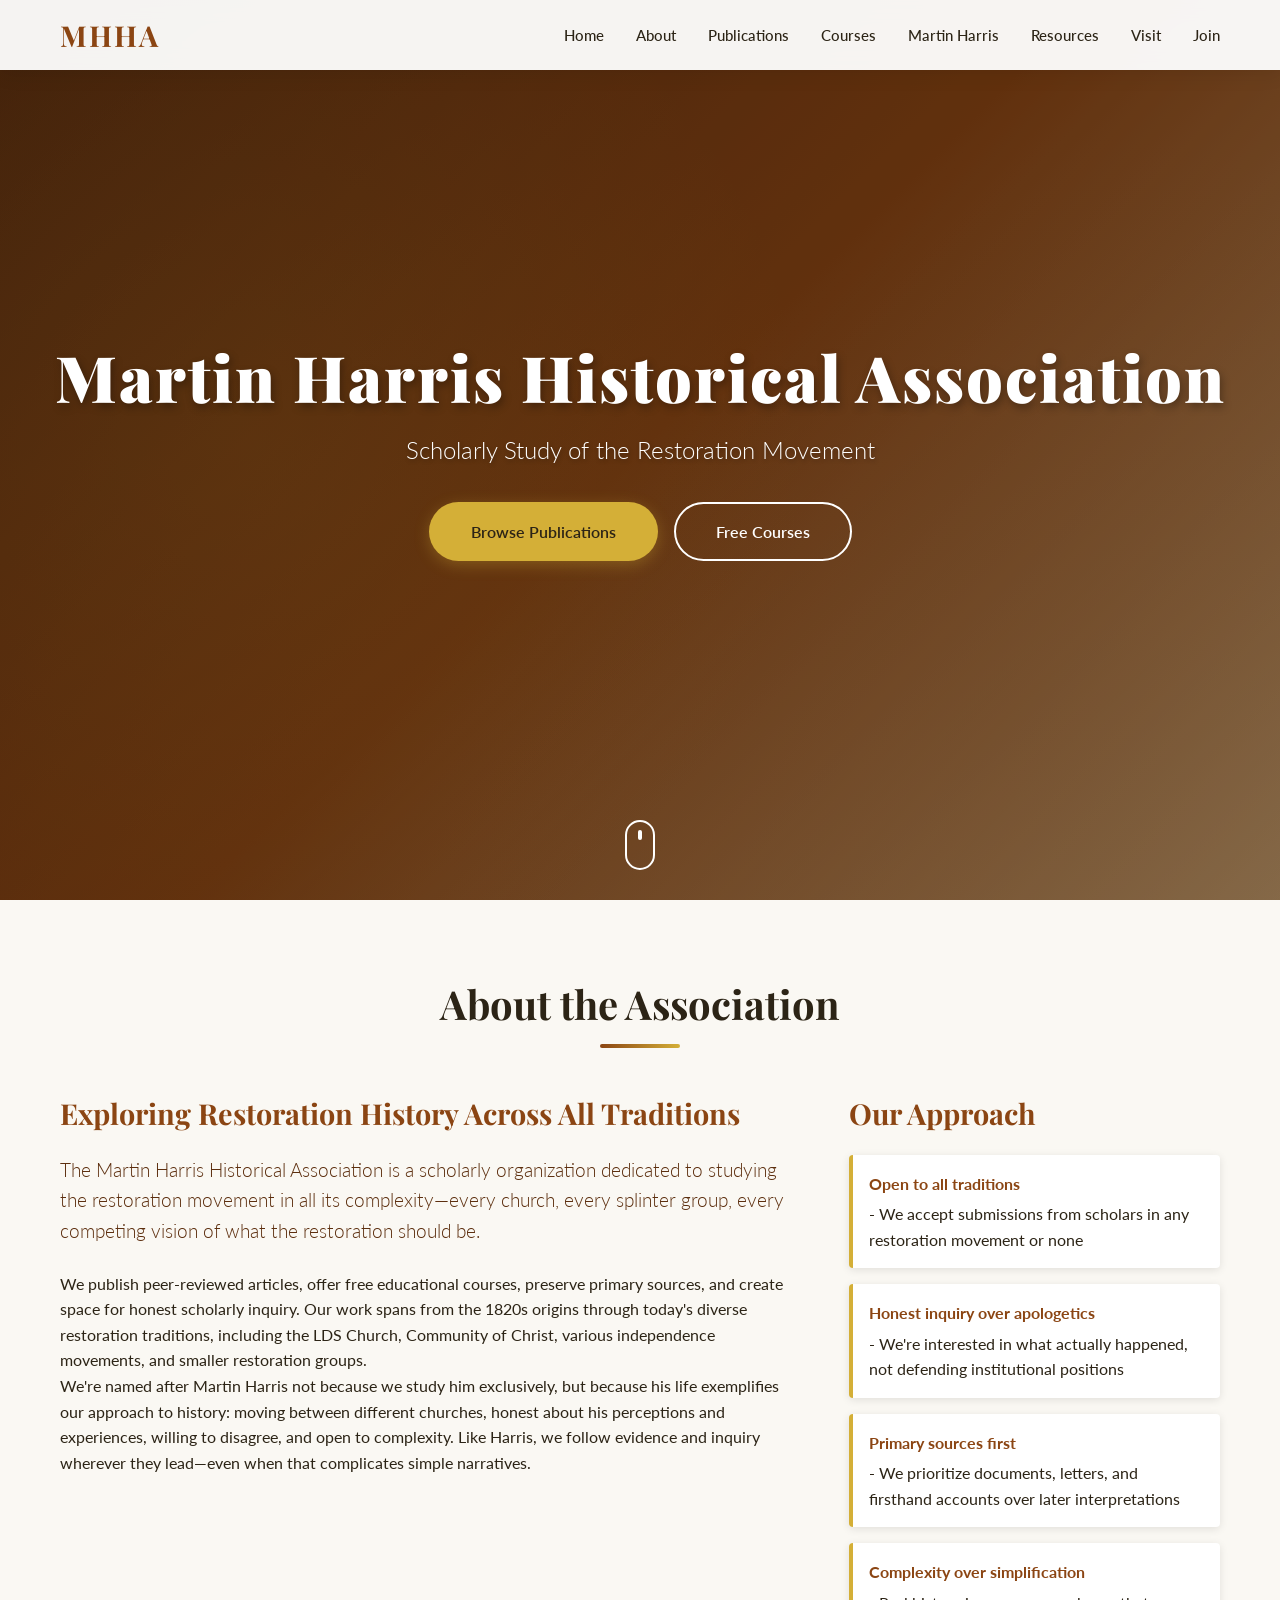
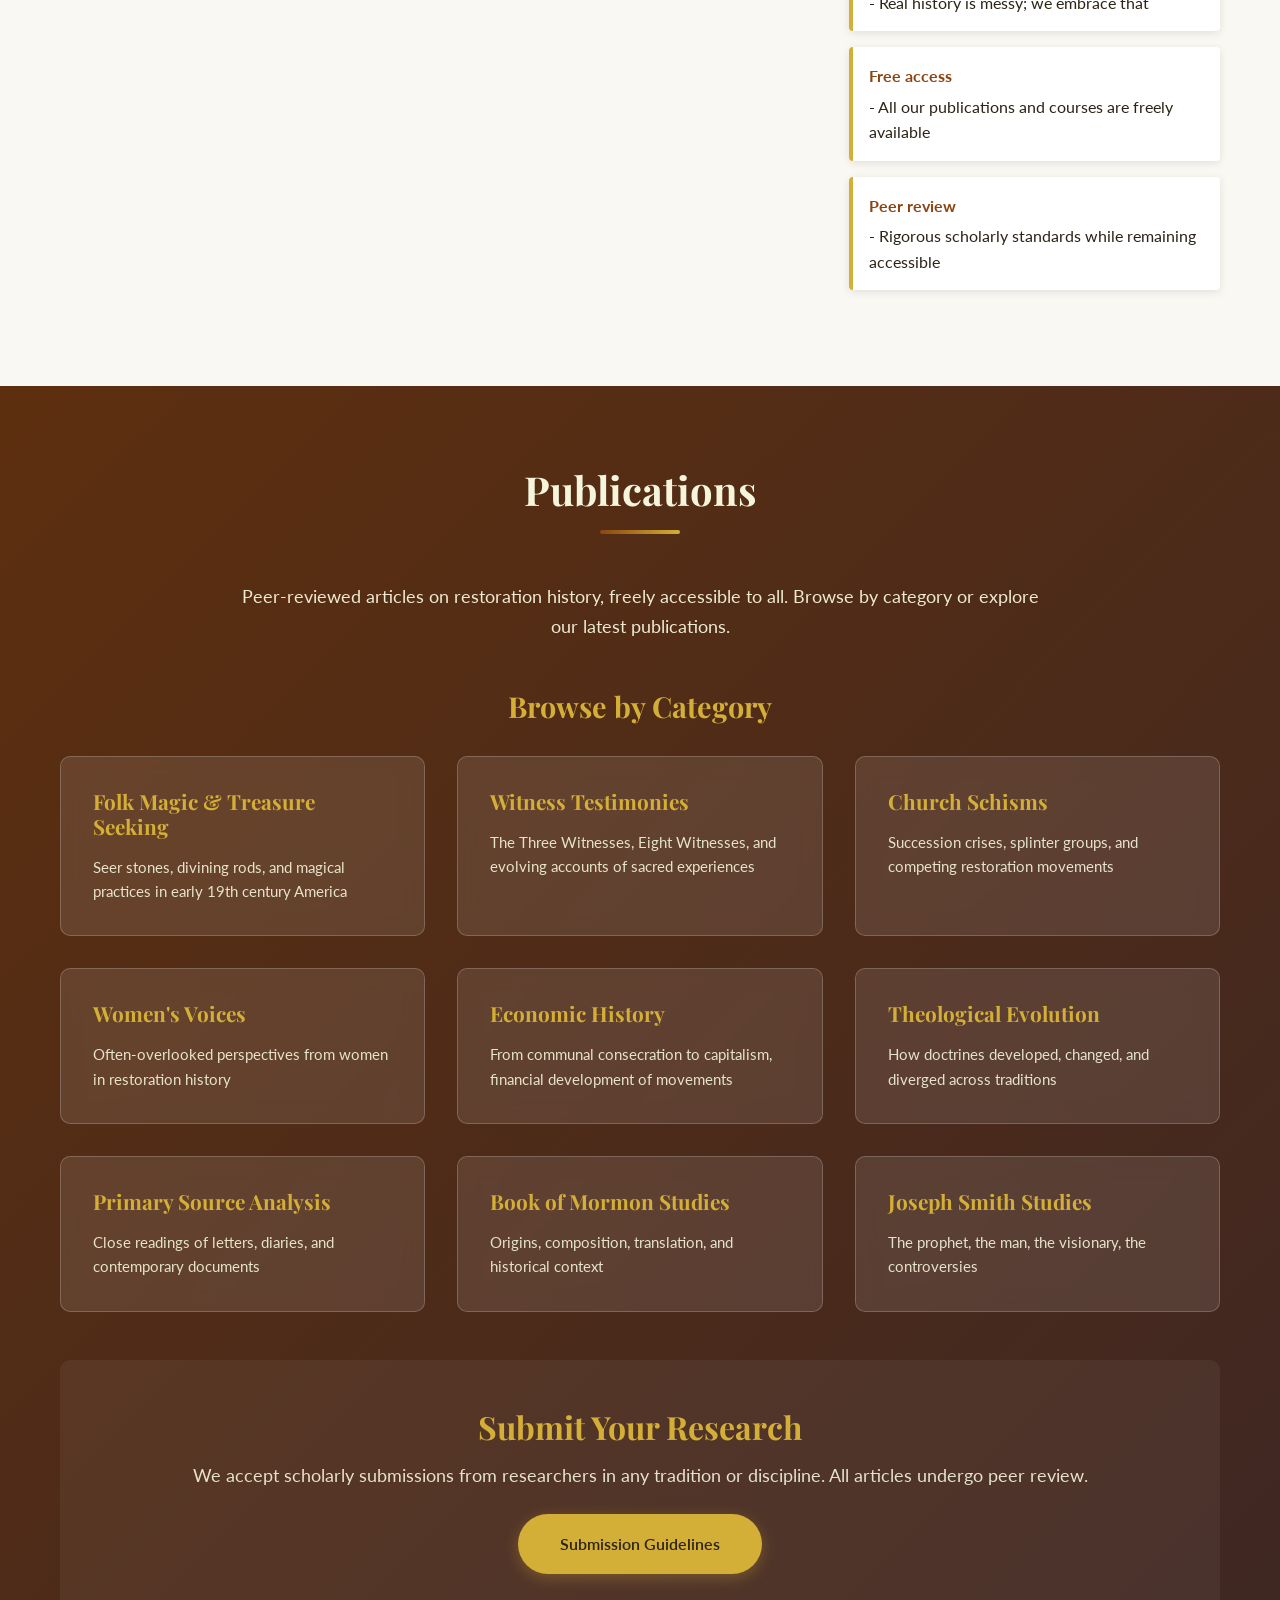
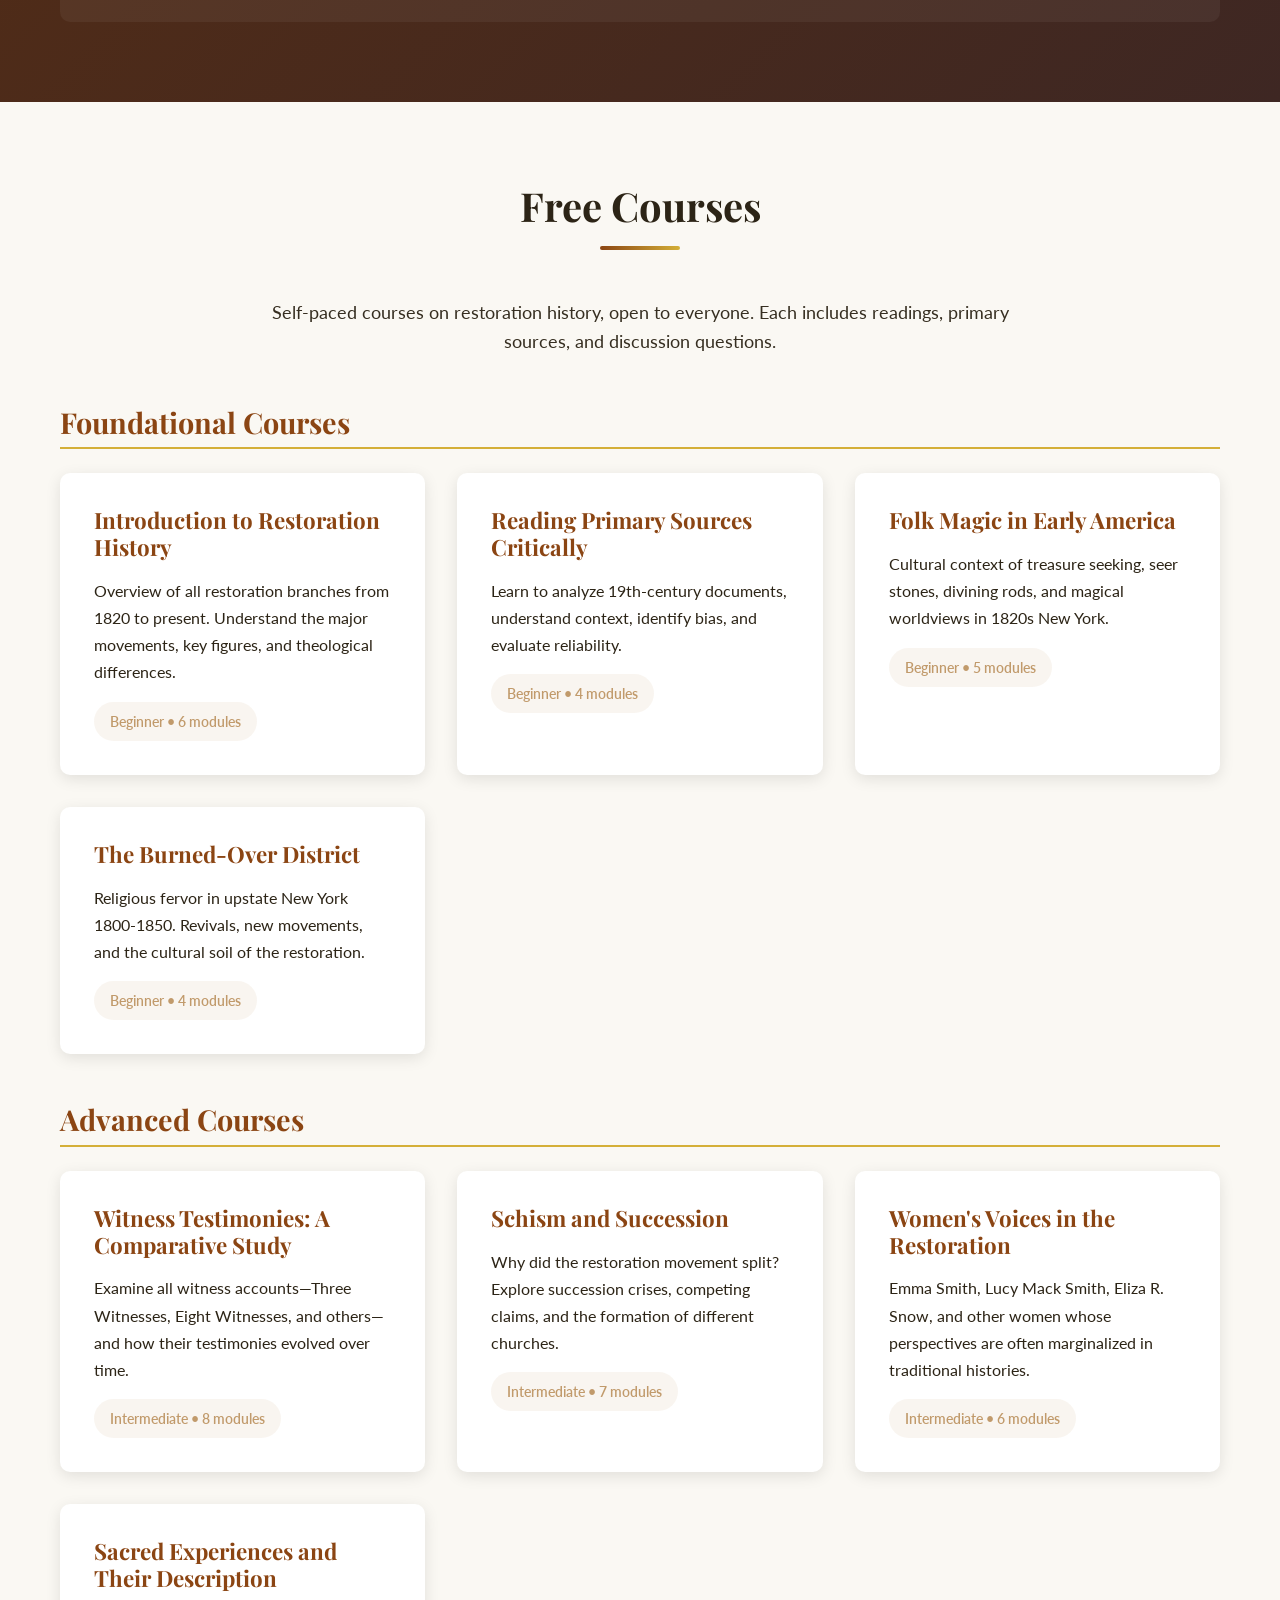
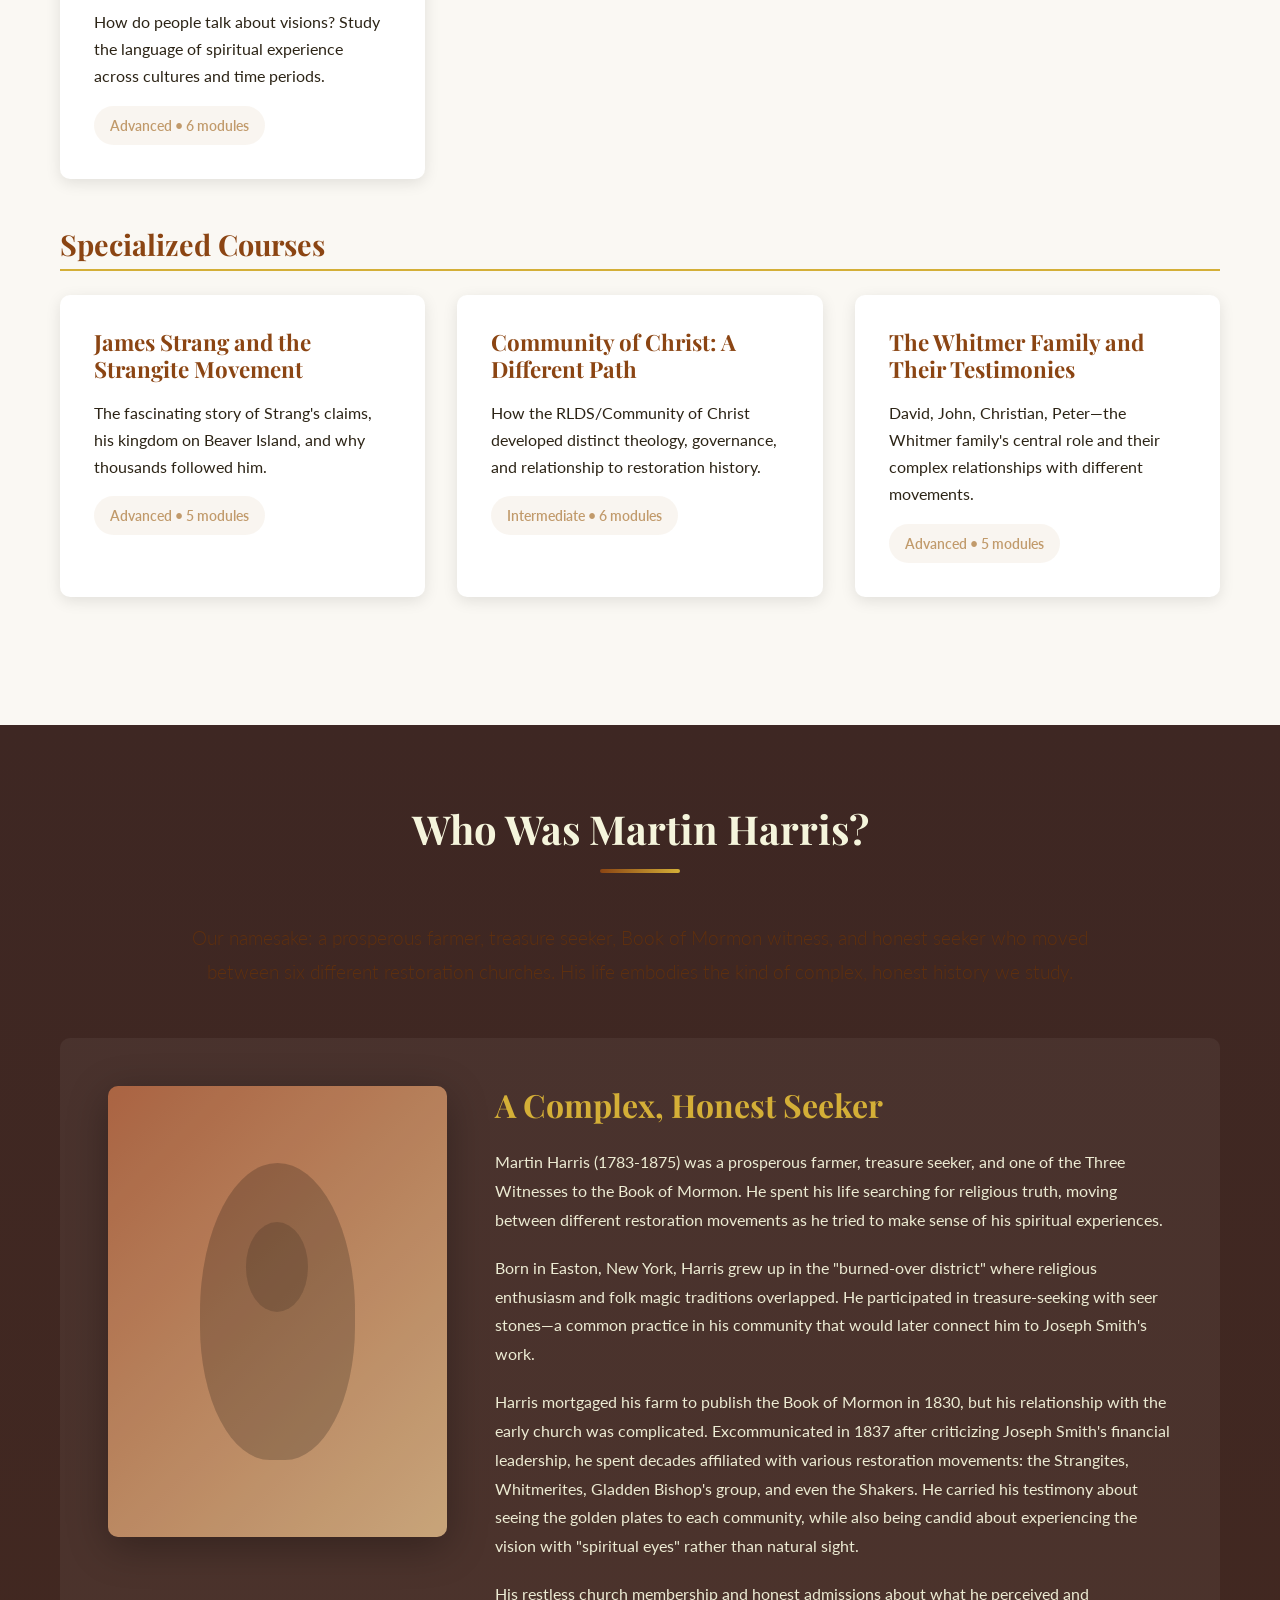
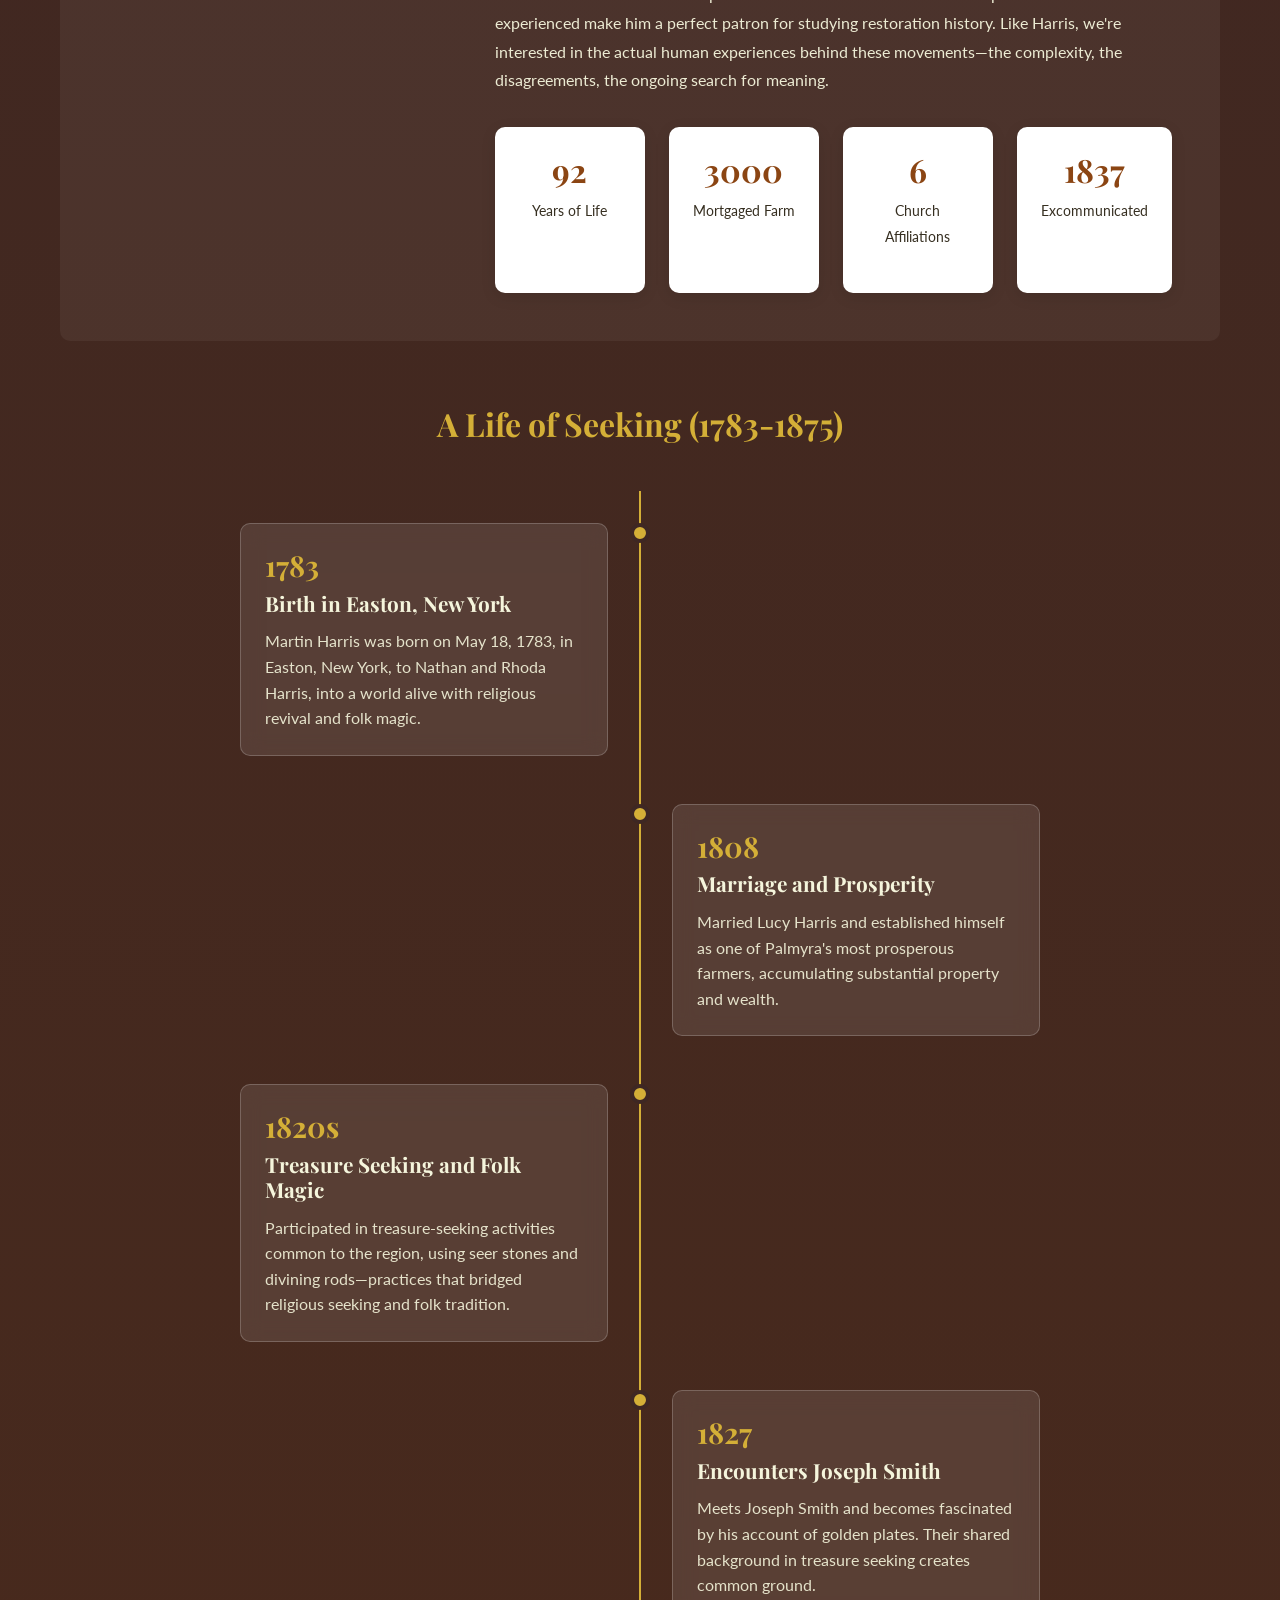
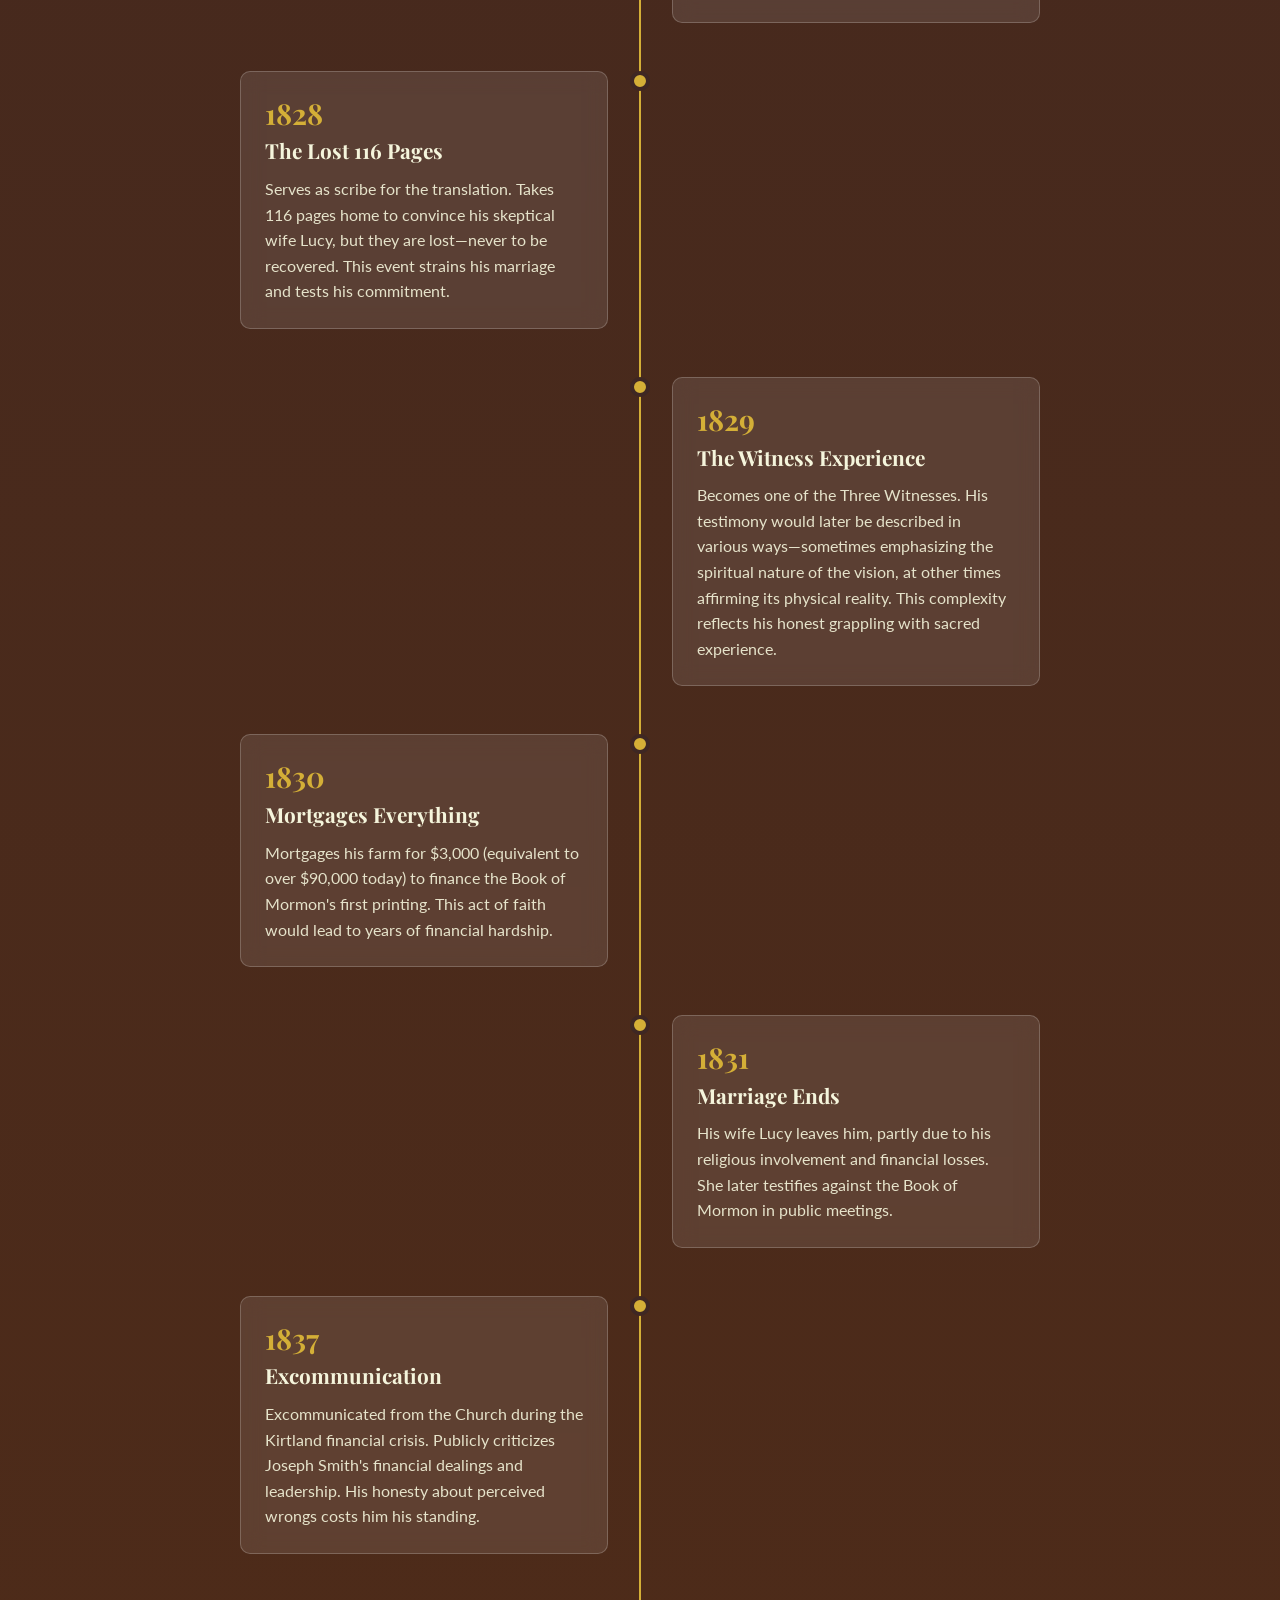
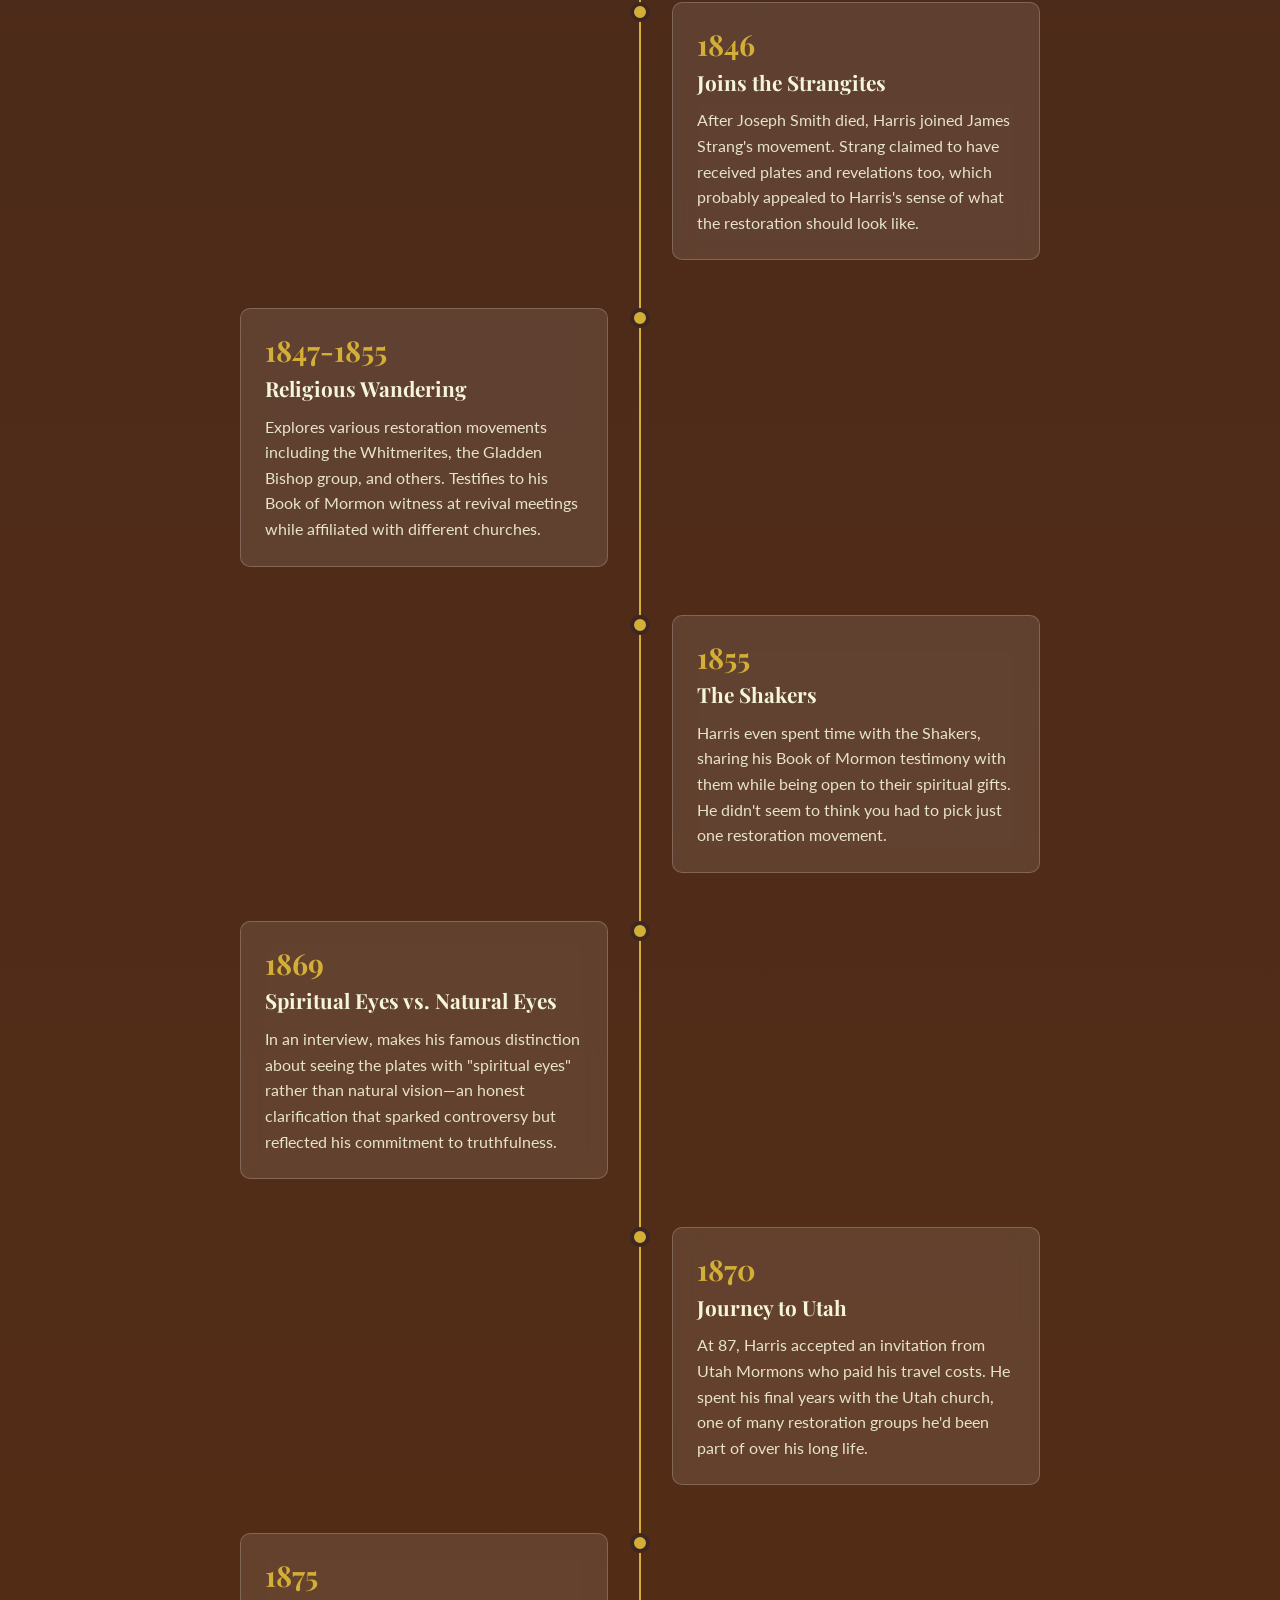
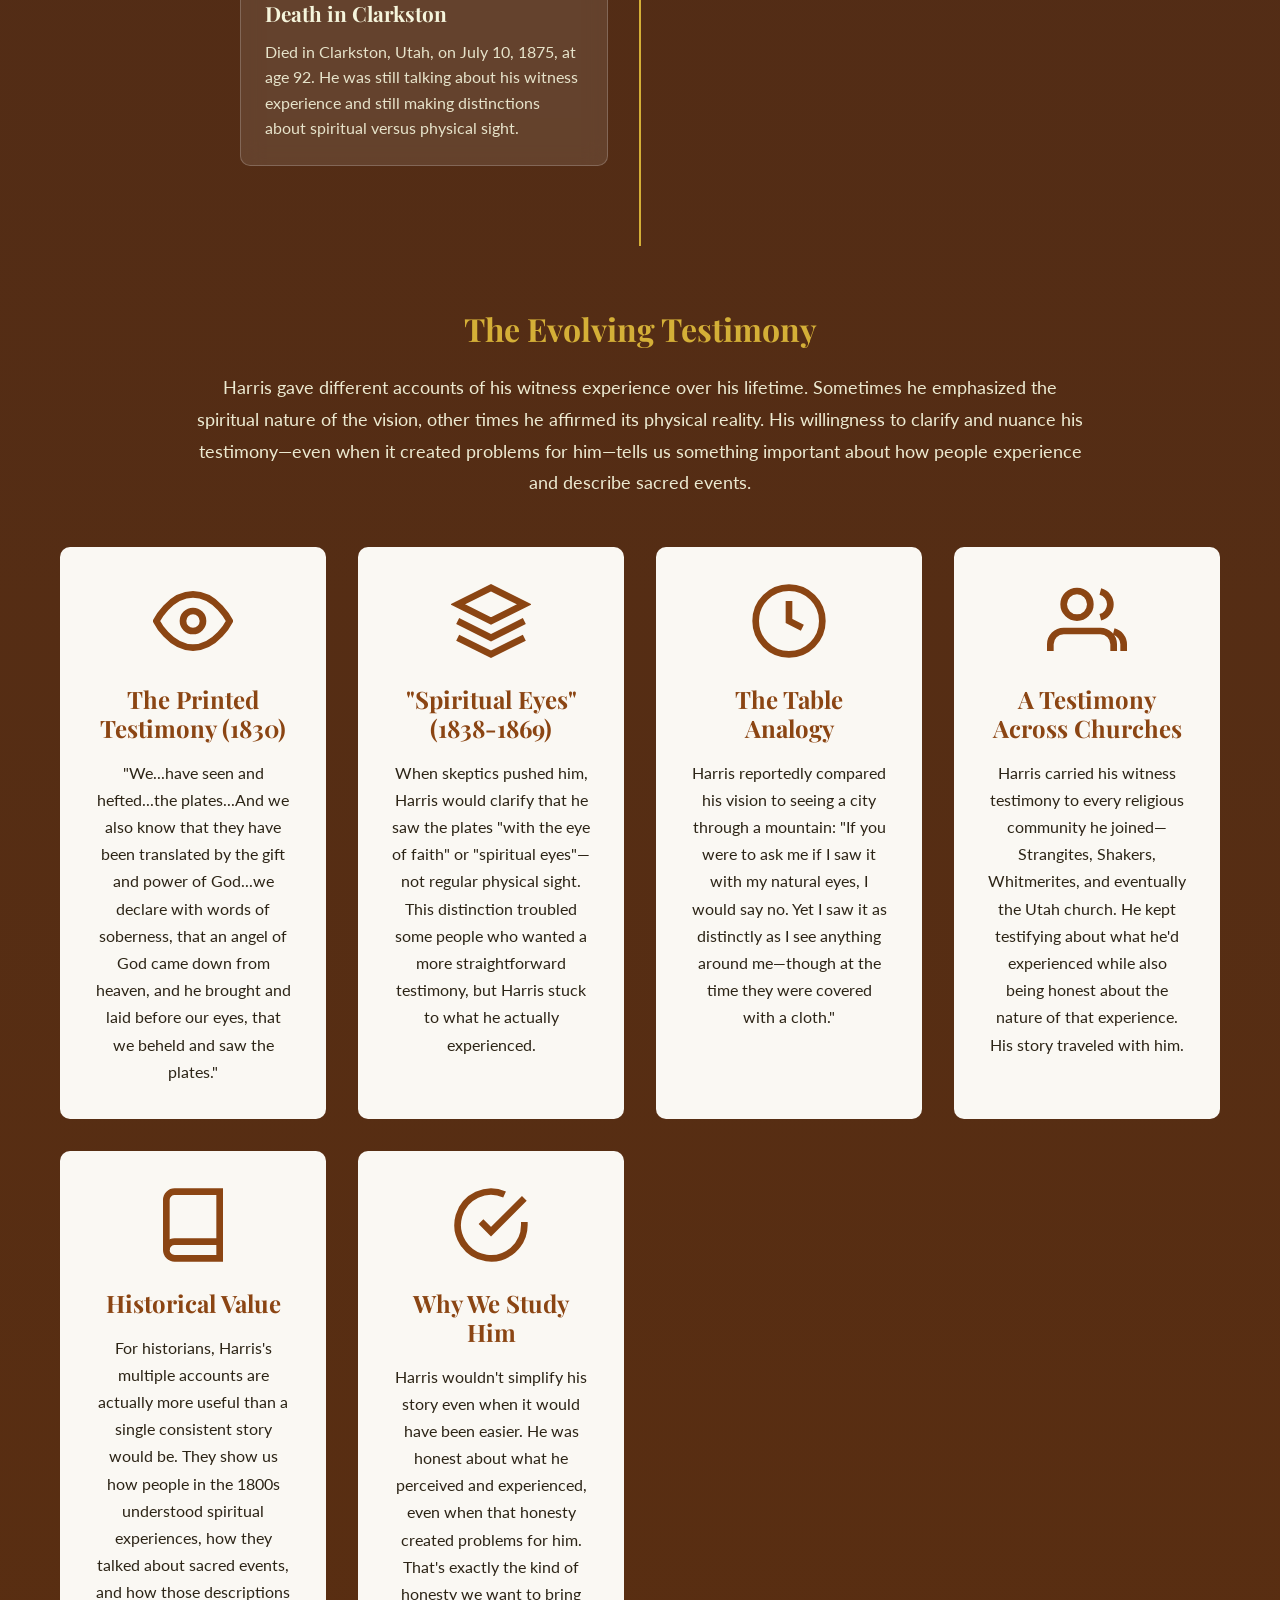
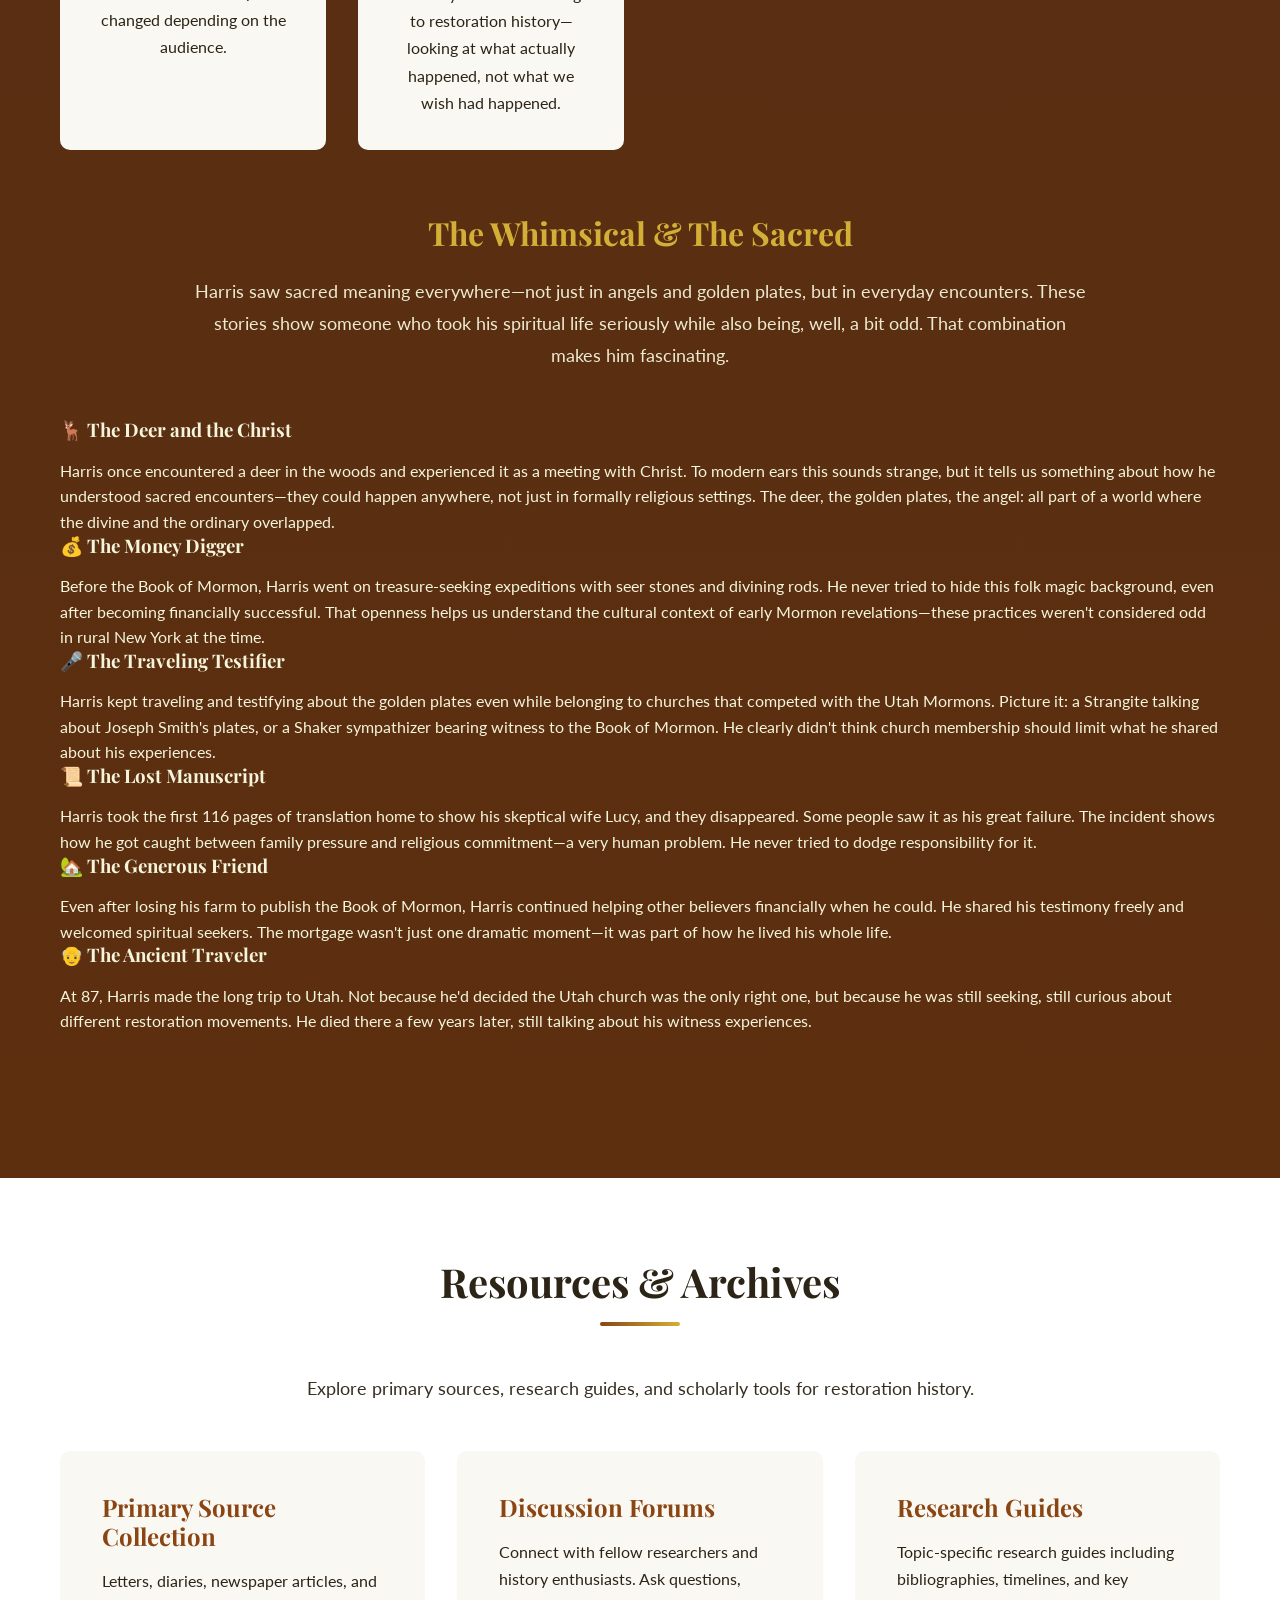
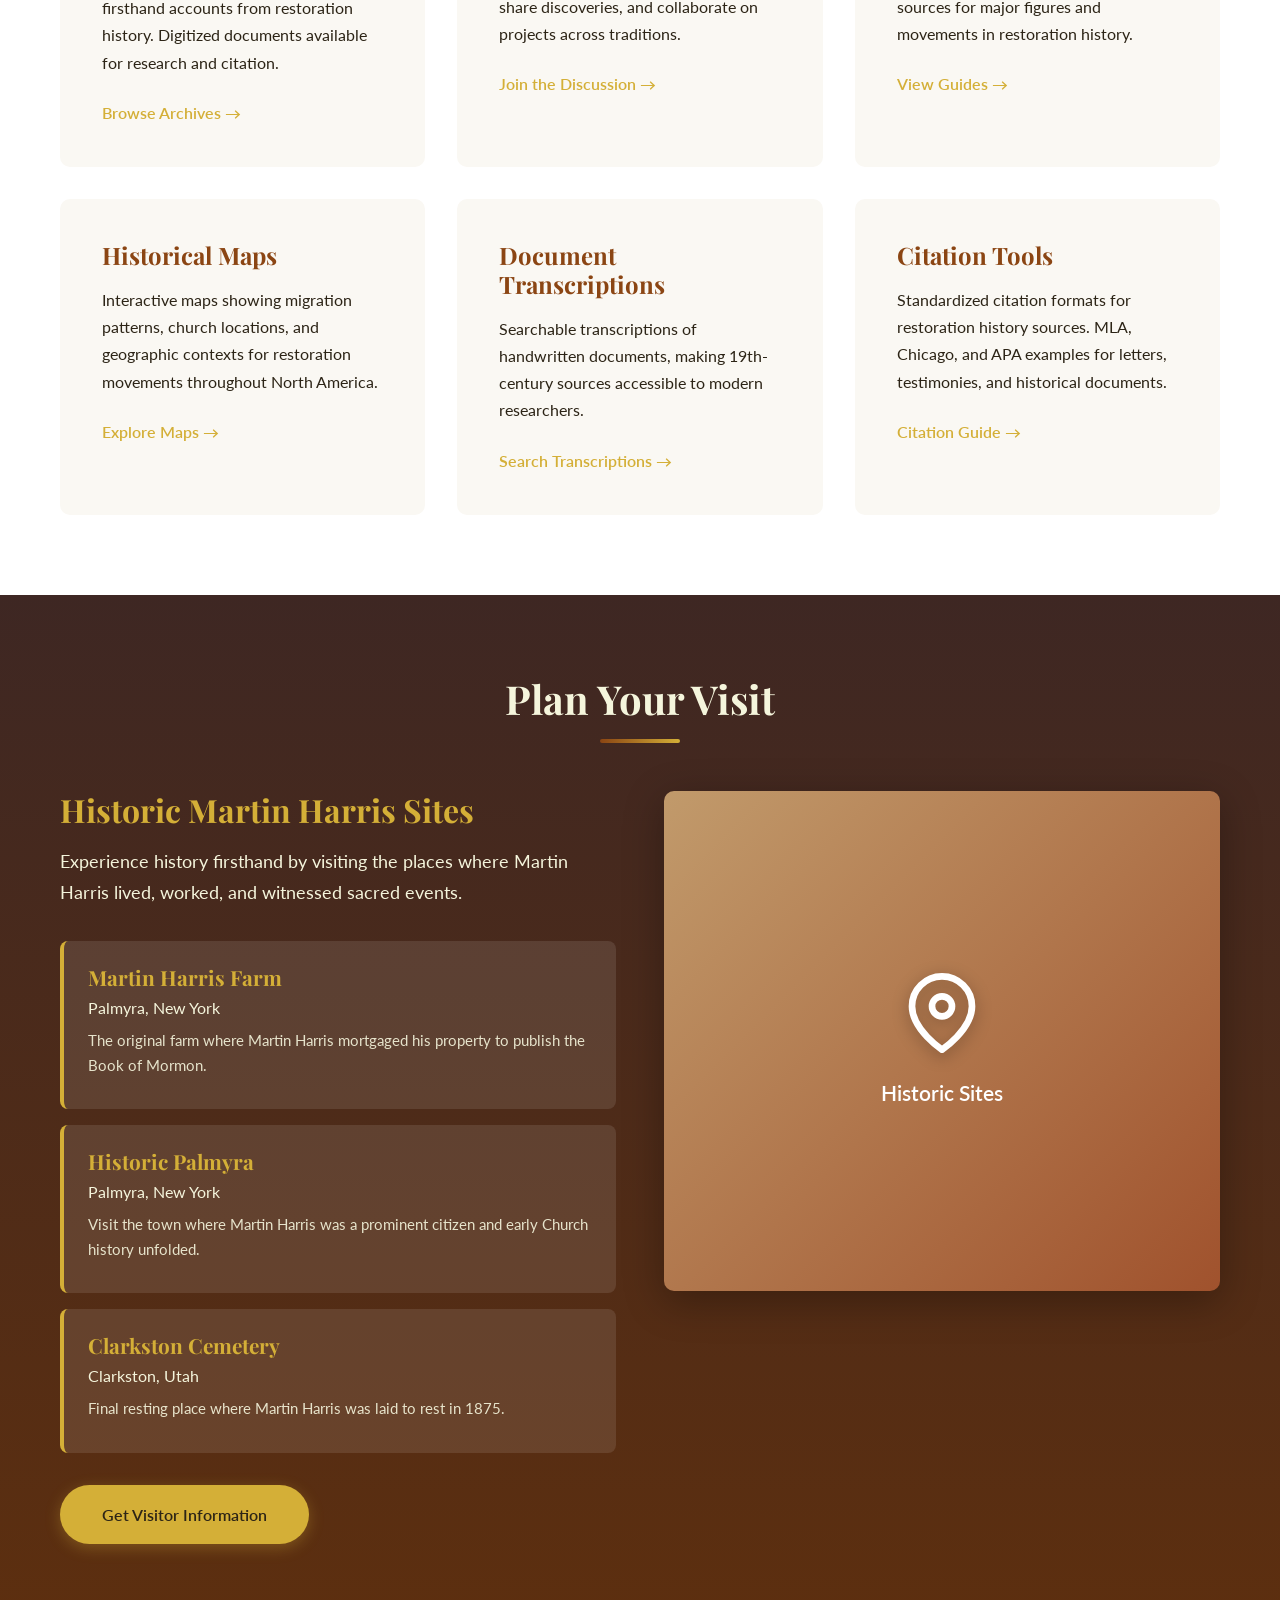
==== commit c5a2523e: "Fix critical responsive design and accessibility issues RESPONSIVE CSS FIXES: ✓ Added mobile breakpo" ====
--- a/index.html
+++ b/index.html
@@ -6,15 +6,14 @@
     <meta name="description" content="Martin Harris Historical Association - A scholarly association studying restoration history across all traditions. Publications, courses, and resources.">
     <title>Martin Harris Historical Association</title>
     <link rel="stylesheet" href="styles.css">
-    <link rel="stylesheet" href="courses-theme.css">
-    <link rel="stylesheet" href="interactive-styles.css">
-    <link rel="stylesheet" href="visual-enhancements.css">
-    <link rel="stylesheet" href="advanced-features.css">
     <link rel="preconnect" href="https://fonts.googleapis.com">
     <link rel="preconnect" href="https://fonts.gstatic.com" crossorigin>
     <link href="https://fonts.googleapis.com/css2?family=Playfair+Display:wght@400;700;900&family=Lato:wght@300;400;700&display=swap" rel="stylesheet">
 </head>
 <body>
+    <!-- Skip to main content for screen readers -->
+    <a href="#about" class="skip-to-main">Skip to main content</a>
+
     <!-- Navigation -->
     <nav class="navbar" id="navbar">
         <div class="nav-container">
@@ -108,40 +107,40 @@
             <p class="section-intro">Peer-reviewed articles on restoration history, freely accessible to all. Browse by category or explore our latest publications.</p>
 
             <h3 class="category-heading">Browse by Category</h3>
-            <div class="publications-grid">
-                <div class="publication-category">
+            <div class="publications-grid" role="list">
+                <div class="publication-category" role="listitem" tabindex="0" aria-label="Folk Magic & Treasure Seeking publications">
                     <h4>Folk Magic & Treasure Seeking</h4>
                     <p>Seer stones, divining rods, and magical practices in early 19th century America</p>
                 </div>
-                <div class="publication-category">
+                <div class="publication-category" role="listitem" tabindex="0" aria-label="Witness Testimonies publications">
                     <h4>Witness Testimonies</h4>
                     <p>The Three Witnesses, Eight Witnesses, and evolving accounts of sacred experiences</p>
                 </div>
-                <div class="publication-category">
+                <div class="publication-category" role="listitem" tabindex="0" aria-label="Church Schisms publications">
                     <h4>Church Schisms</h4>
                     <p>Succession crises, splinter groups, and competing restoration movements</p>
                 </div>
-                <div class="publication-category">
+                <div class="publication-category" role="listitem" tabindex="0" aria-label="Women's Voices publications">
                     <h4>Women's Voices</h4>
                     <p>Often-overlooked perspectives from women in restoration history</p>
                 </div>
-                <div class="publication-category">
+                <div class="publication-category" role="listitem" tabindex="0" aria-label="Economic History publications">
                     <h4>Economic History</h4>
                     <p>From communal consecration to capitalism, financial development of movements</p>
                 </div>
-                <div class="publication-category">
+                <div class="publication-category" role="listitem" tabindex="0" aria-label="Theological Evolution publications">
                     <h4>Theological Evolution</h4>
                     <p>How doctrines developed, changed, and diverged across traditions</p>
                 </div>
-                <div class="publication-category">
+                <div class="publication-category" role="listitem" tabindex="0" aria-label="Primary Source Analysis publications">
                     <h4>Primary Source Analysis</h4>
                     <p>Close readings of letters, diaries, and contemporary documents</p>
                 </div>
-                <div class="publication-category">
+                <div class="publication-category" role="listitem" tabindex="0" aria-label="Book of Mormon Studies publications">
                     <h4>Book of Mormon Studies</h4>
                     <p>Origins, composition, translation, and historical context</p>
                 </div>
-                <div class="publication-category">
+                <div class="publication-category" role="listitem" tabindex="0" aria-label="Joseph Smith Studies publications">
                     <h4>Joseph Smith Studies</h4>
                     <p>The prophet, the man, the visionary, the controversies</p>
                 </div>
@@ -164,82 +163,71 @@
             </div>
             <p class="section-intro">Self-paced courses on restoration history, open to everyone. Each includes readings, primary sources, and discussion questions.</p>
 
-            <!-- Course Statistics -->
-            <div class="course-stats-hero">
-                <div class="stat-card">
-                    <div class="stat-icon">📚</div>
-                    <span class="stat-number" id="total-courses">11</span>
-                    <span class="stat-label">Courses</span>
-                </div>
-                <div class="stat-card">
-                    <div class="stat-icon">👥</div>
-                    <span class="stat-number" id="total-students">6441</span>
-                    <span class="stat-label">Students</span>
-                </div>
-                <div class="stat-card">
-                    <div class="stat-icon">⭐</div>
-                    <span class="stat-number">4.8</span>
-                    <span class="stat-label">Avg Rating</span>
-                </div>
-                <div class="stat-card">
-                    <div class="stat-icon">✓</div>
-                    <span class="stat-number">81%</span>
-                    <span class="stat-label">Completion</span>
-                </div>
-            </div>
-
-            <!-- Search and Filter Controls -->
-            <div class="course-controls">
-                <div class="search-bar-container">
-                    <span class="search-icon">🔍</span>
-                    <input
-                        type="text"
-                        id="course-search"
-                        class="search-bar"
-                        placeholder="Search courses by title, topic, or tag..."
-                    >
-                </div>
-                <div class="filter-buttons">
-                    <span class="filter-label">Filter:</span>
-                    <button class="filter-btn active" data-level="all">All Courses</button>
-                    <button class="filter-btn" data-level="beginner">Beginner</button>
-                    <button class="filter-btn" data-level="intermediate">Intermediate</button>
-                    <button class="filter-btn" data-level="advanced">Advanced</button>
-                    <select class="sort-dropdown" id="sort-courses">
-                        <option value="default">Sort By</option>
-                        <option value="rating">Highest Rated</option>
-                        <option value="enrolled">Most Popular</option>
-                        <option value="title">Alphabetical</option>
-                    </select>
-                </div>
-            </div>
-
-            <!-- Featured Courses -->
-            <div class="scroll-reveal">
-                <h3 class="course-category-title">Featured Courses</h3>
-                <div id="featured-courses" class="courses-grid-dynamic">
-                    <!-- Featured courses will be dynamically inserted here -->
-                </div>
-            </div>
-
-            <!-- Recently Added -->
-            <div class="scroll-reveal">
-                <h3 class="course-category-title">Recently Added</h3>
-                <div id="recent-courses" class="courses-grid-dynamic">
-                    <!-- Recent courses will be dynamically inserted here -->
-                </div>
-            </div>
-
-            <!-- All Courses by Category -->
-            <div id="all-courses-container">
-                <!-- Courses will be dynamically inserted here -->
-            </div>
-
-            <!-- CTA to Full Course Page -->
-            <div class="publication-cta" style="margin-top: 3rem;">
-                <h3>Explore All Our Courses</h3>
-                <p>Browse our complete catalog, track your progress, and join thousands of learners exploring restoration history.</p>
-                <a href="courses-main.html" class="btn btn-primary">View All Courses</a>
+            <h3 class="course-category-title">Foundational Courses</h3>
+            <div class="courses-grid">
+                <div class="course-card">
+                    <h4>Introduction to Restoration History</h4>
+                    <p>Overview of all restoration branches from 1820 to present. Understand the major movements, key figures, and theological differences.</p>
+                    <span class="course-level">Beginner • 6 modules</span>
+                </div>
+                <div class="course-card">
+                    <h4>Reading Primary Sources Critically</h4>
+                    <p>Learn to analyze 19th-century documents, understand context, identify bias, and evaluate reliability.</p>
+                    <span class="course-level">Beginner • 4 modules</span>
+                </div>
+                <div class="course-card">
+                    <h4>Folk Magic in Early America</h4>
+                    <p>Cultural context of treasure seeking, seer stones, divining rods, and magical worldviews in 1820s New York.</p>
+                    <span class="course-level">Beginner • 5 modules</span>
+                </div>
+                <div class="course-card">
+                    <h4>The Burned-Over District</h4>
+                    <p>Religious fervor in upstate New York 1800-1850. Revivals, new movements, and the cultural soil of the restoration.</p>
+                    <span class="course-level">Beginner • 4 modules</span>
+                </div>
+            </div>
+
+            <h3 class="course-category-title">Advanced Courses</h3>
+            <div class="courses-grid">
+                <div class="course-card">
+                    <h4>Witness Testimonies: A Comparative Study</h4>
+                    <p>Examine all witness accounts—Three Witnesses, Eight Witnesses, and others—and how their testimonies evolved over time.</p>
+                    <span class="course-level">Intermediate • 8 modules</span>
+                </div>
+                <div class="course-card">
+                    <h4>Schism and Succession</h4>
+                    <p>Why did the restoration movement split? Explore succession crises, competing claims, and the formation of different churches.</p>
+                    <span class="course-level">Intermediate • 7 modules</span>
+                </div>
+                <div class="course-card">
+                    <h4>Women's Voices in the Restoration</h4>
+                    <p>Emma Smith, Lucy Mack Smith, Eliza R. Snow, and other women whose perspectives are often marginalized in traditional histories.</p>
+                    <span class="course-level">Intermediate • 6 modules</span>
+                </div>
+                <div class="course-card">
+                    <h4>Sacred Experiences and Their Description</h4>
+                    <p>How do people talk about visions? Study the language of spiritual experience across cultures and time periods.</p>
+                    <span class="course-level">Advanced • 6 modules</span>
+                </div>
+            </div>
+
+            <h3 class="course-category-title">Specialized Courses</h3>
+            <div class="courses-grid">
+                <div class="course-card">
+                    <h4>James Strang and the Strangite Movement</h4>
+                    <p>The fascinating story of Strang's claims, his kingdom on Beaver Island, and why thousands followed him.</p>
+                    <span class="course-level">Advanced • 5 modules</span>
+                </div>
+                <div class="course-card">
+                    <h4>Community of Christ: A Different Path</h4>
+                    <p>How the RLDS/Community of Christ developed distinct theology, governance, and relationship to restoration history.</p>
+                    <span class="course-level">Intermediate • 6 modules</span>
+                </div>
+                <div class="course-card">
+                    <h4>The Whitmer Family and Their Testimonies</h4>
+                    <p>David, John, Christian, Peter—the Whitmer family's central role and their complex relationships with different movements.</p>
+                    <span class="course-level">Advanced • 5 modules</span>
+                </div>
             </div>
         </div>
     </section>
@@ -753,23 +741,6 @@
         </div>
     </footer>
 
-    <!-- Core JavaScript -->
     <script src="script.js"></script>
-
-    <!-- Interactive Features -->
-    <script src="course-catalog.js"></script>
-    <script src="progress-tracker.js"></script>
-    <script src="interactive-features.js"></script>
-    <script src="resource-hub.js"></script>
-    <script src="engagement.js"></script>
-    <script src="performance.js"></script>
-
-    <!-- Legacy Course Scripts (if present) -->
-    <script src="courses-data.js"></script>
-    <script src="courses-ui.js"></script>
-
-    <!-- Visual Enhancements -->
-    <script src="visual-enhancements.js"></script>
-    <script src="advanced-features.js"></script>
 </body>
 </html>
--- a/styles.css
+++ b/styles.css
@@ -1212,6 +1212,48 @@
 }
 
 /* ===================================
+   Accessibility & Focus States
+   =================================== */
+
+.nav-link:focus,
+.btn:focus,
+.publication-category:focus,
+.course-card:focus,
+.resource-card:focus,
+input:focus,
+textarea:focus,
+select:focus {
+    outline: 2px solid var(--secondary-color);
+    outline-offset: 2px;
+}
+
+/* Ensure keyboard users can navigate publication categories */
+.publication-category:focus-visible,
+.course-card:focus-visible,
+.resource-card:focus-visible {
+    transform: translateY(-5px);
+    box-shadow: 0 10px 30px var(--shadow-dark);
+}
+
+/* Skip to main content link for screen readers */
+.skip-to-main {
+    position: absolute;
+    left: -9999px;
+    z-index: 999;
+}
+
+.skip-to-main:focus {
+    left: 50%;
+    transform: translateX(-50%);
+    top: 10px;
+    background-color: var(--primary-color);
+    color: var(--white);
+    padding: 1rem 2rem;
+    border-radius: 4px;
+    text-decoration: none;
+}
+
+/* ===================================
    Responsive Design
    =================================== */
 
@@ -1222,13 +1264,24 @@
 
     .about-grid,
     .visit-grid,
-    .membership-content {
+    .membership-content,
+    .association-content,
+    .harris-content-grid {
         grid-template-columns: 1fr;
         gap: 2rem;
     }
 
     .stats-grid {
         grid-template-columns: repeat(2, 1fr);
+    }
+
+    .publications-grid,
+    .courses-grid {
+        grid-template-columns: repeat(auto-fit, minmax(250px, 1fr));
+    }
+
+    .resources-grid {
+        grid-template-columns: 1fr;
     }
 
     .timeline::before {
@@ -1313,6 +1366,18 @@
         grid-template-columns: 1fr;
     }
 
+    .publications-grid,
+    .courses-grid,
+    .resources-grid {
+        grid-template-columns: 1fr;
+    }
+
+    .course-category-title,
+    .category-heading,
+    .section-subtitle {
+        font-size: 1.5rem;
+    }
+
     section {
         padding: 60px 0;
     }
